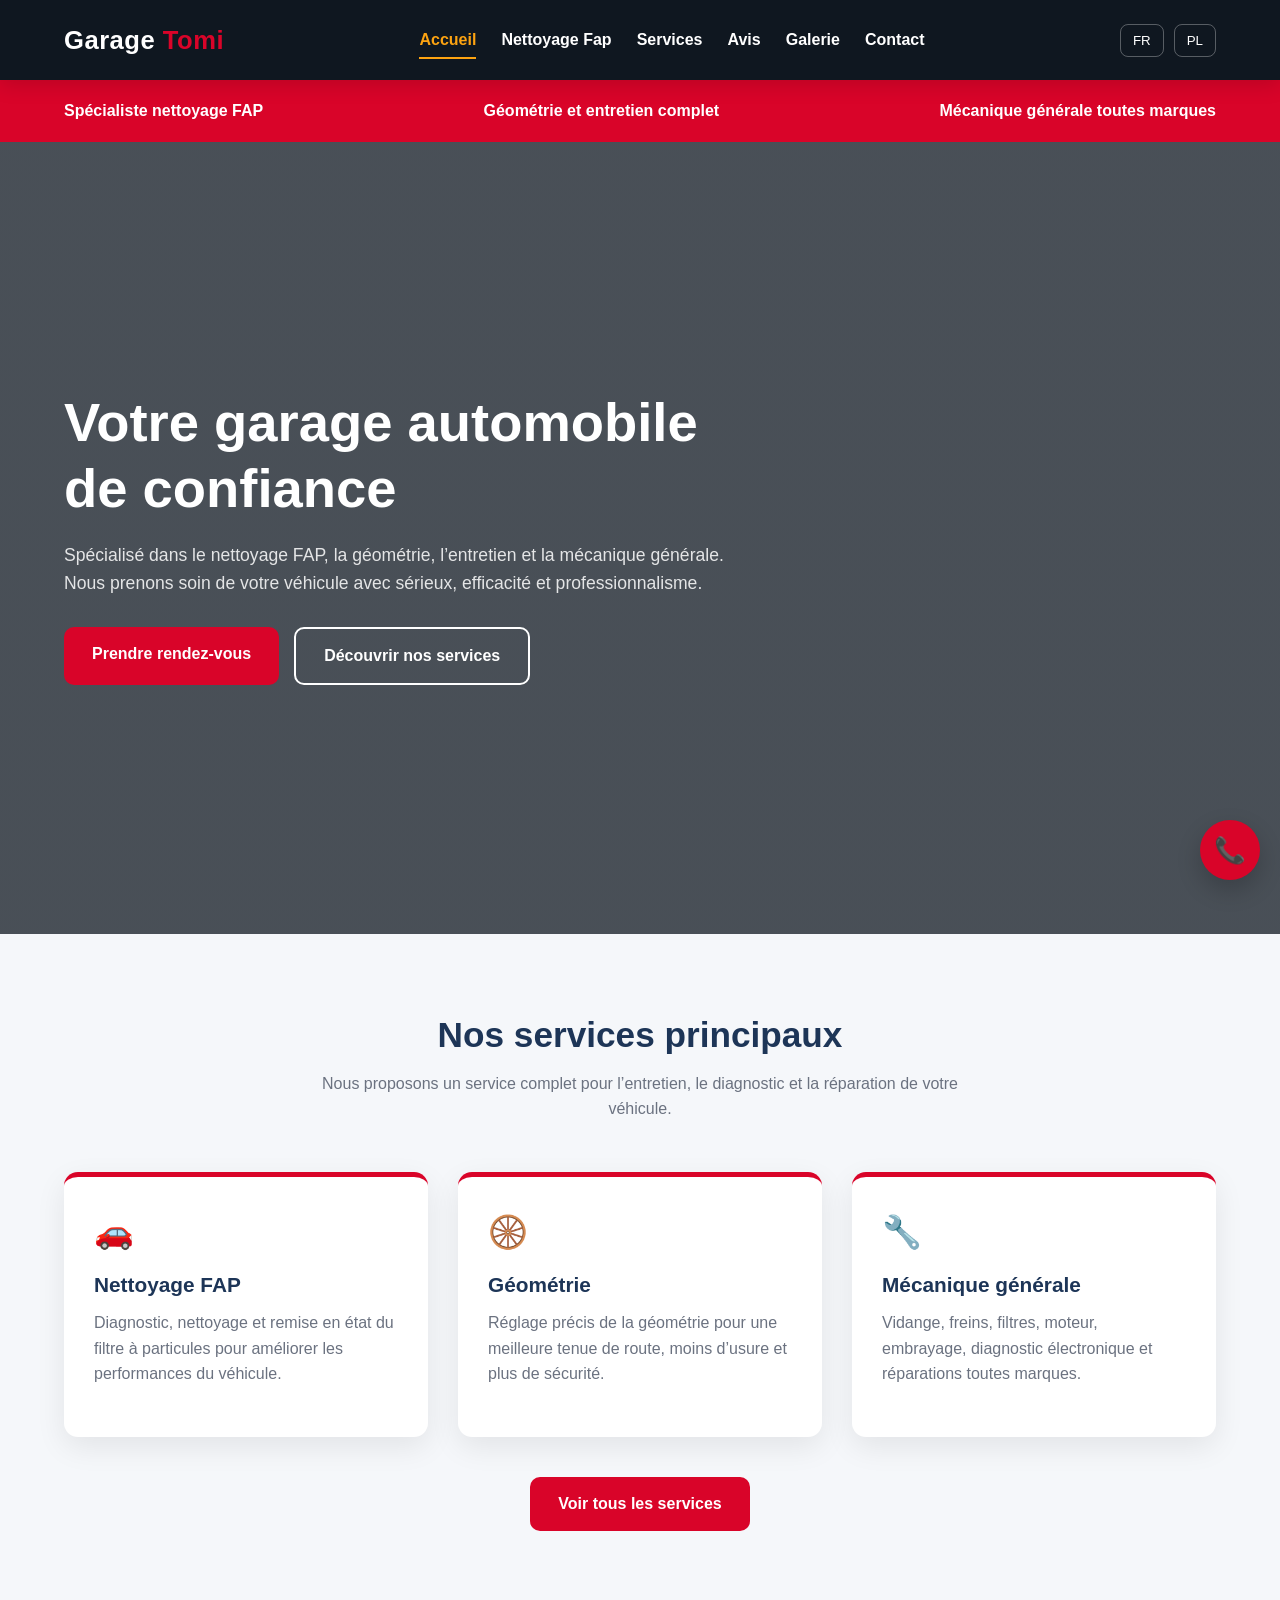
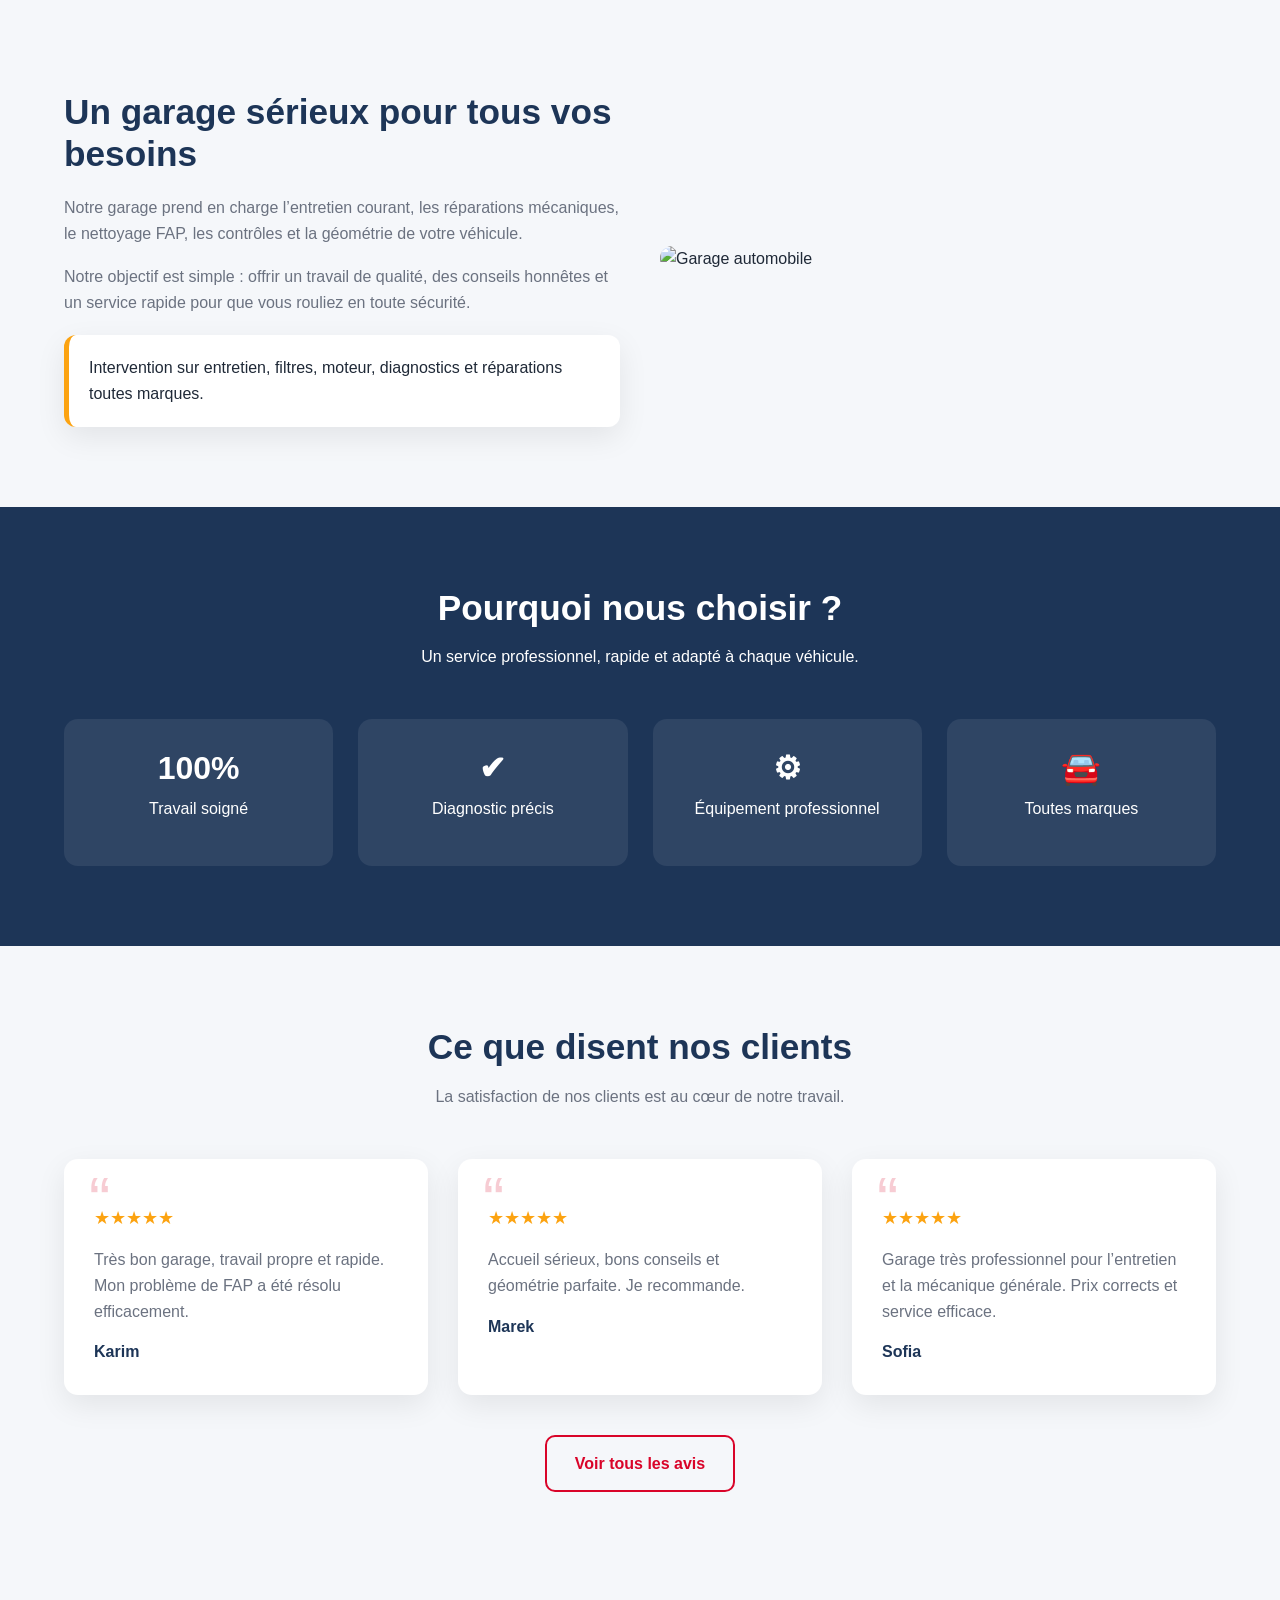
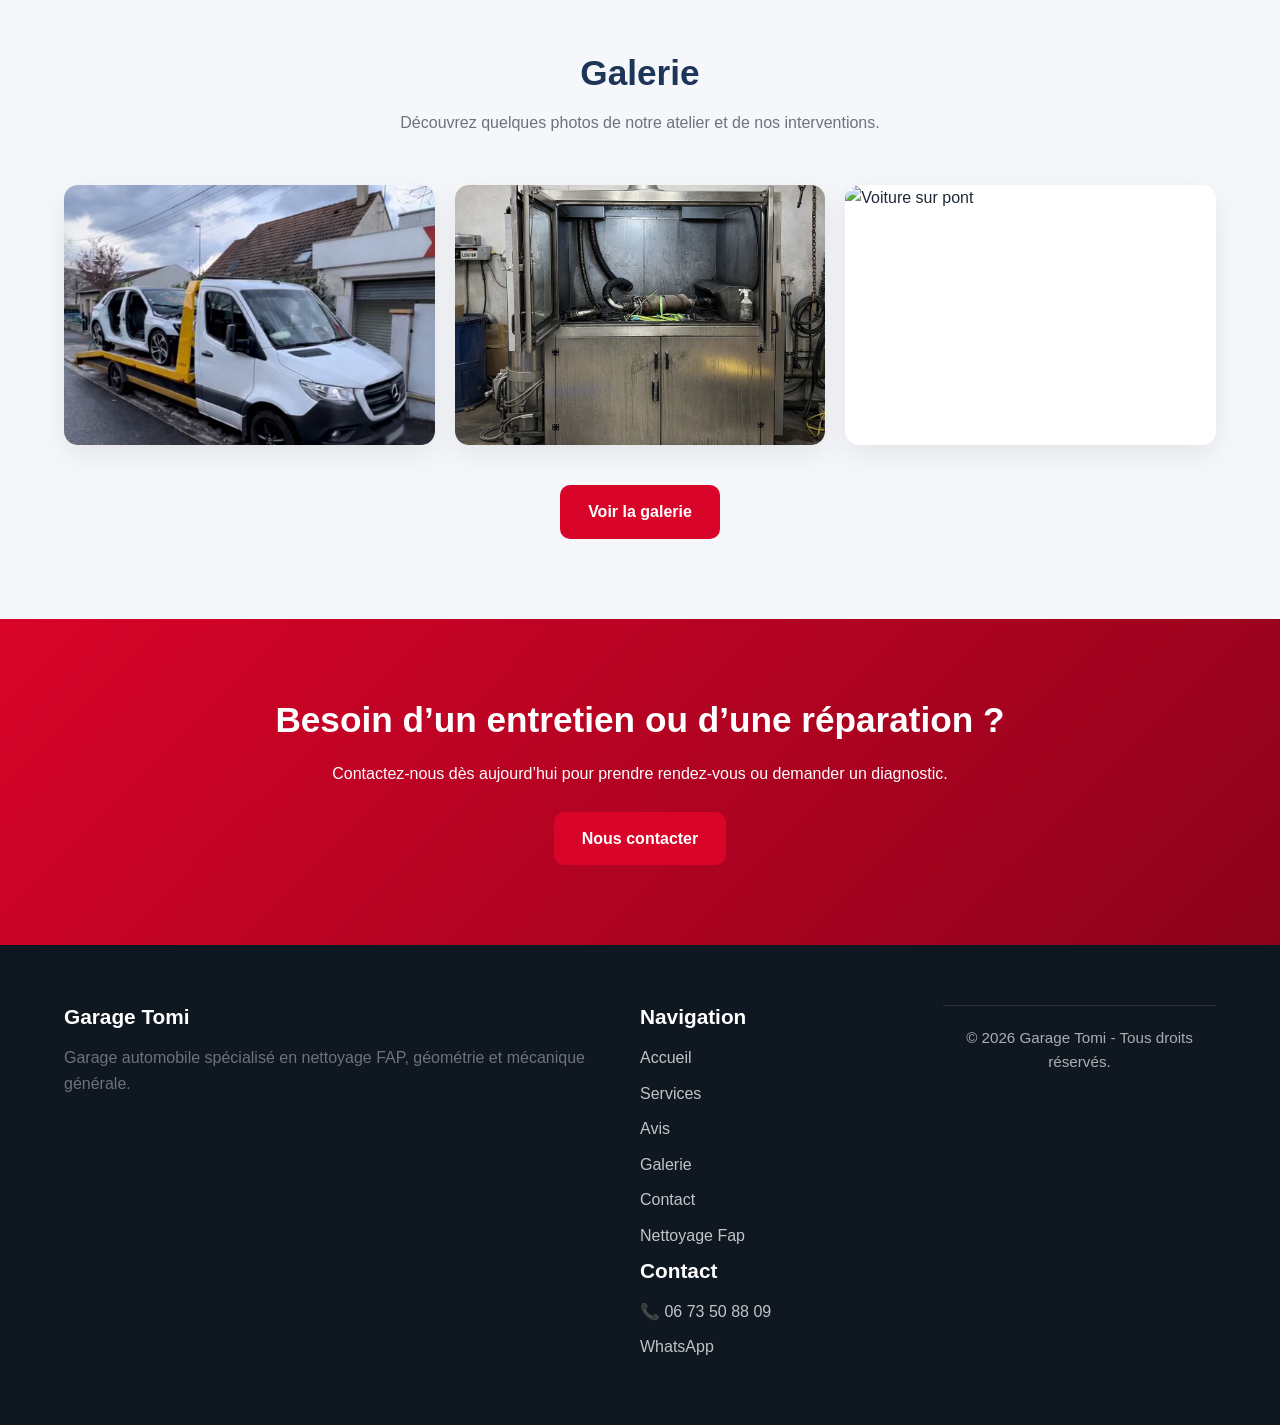
==== index.html @ fef2d0d8 "Update index.html" ====
<!DOCTYPE html>
<html lang="fr">
<head>
  <meta charset="UTF-8" />
  <meta name="viewport" content="width=device-width, initial-scale=1.0" />
  <title>Garage Tomi - Accueil</title>
  <meta
    name="description"
    content="Garage automobile spécialisé en nettoyage FAP, géométrie, entretien et mécanique générale."
  />
  <link rel="stylesheet" href="style.css" />
</head>
<body>

  <!-- HEADER -->
  <header>
    <div class="container navbar">
      <a href="index.html" class="logo">Garage <span>Tomi</span></a>

      <div class="menu-toggle" id="menu-toggle">☰</div>

      <nav class="nav-links" id="nav-links">
        <a href="index.html" class="active" data-fr="Accueil" data-pl="Strona główna">Accueil</a>
        <a href="fap.html" data-fr="Nettoyage Fap" data-pl="Czyszczenie Fap">Nettoyage Fap</a>        
        <a href="service.html" data-fr="Services" data-pl="Usługi">Services</a>
        <a href="avis.html" data-fr="Avis" data-pl="Opinie">Avis</a>
        <a href="galerie.html" data-fr="Galerie" data-pl="Galeria">Galerie</a>
        <a href="contact.html" data-fr="Contact" data-pl="Kontakt">Contact</a>      
      </nav>

      <div class="lang-switch">
        <button class="lang-btn" onclick="setLanguage('fr')">FR</button>
        <button class="lang-btn" onclick="setLanguage('pl')">PL</button>
      </div>
    </div>
  </header>

  <!-- OVERLAY MENU -->
  <div class="menu-overlay" id="menu-overlay"></div>

  <!-- INFO STRIP -->
  <div class="info-strip">
    <div class="container">
      <div class="info-item" data-fr="Spécialiste nettoyage FAP" data-pl="Specjalista czyszczenia FAP">
        Spécialiste nettoyage FAP
      </div>
      <div class="info-item" data-fr="Géométrie et entretien complet" data-pl="Geometria i pełna obsługa">
        Géométrie et entretien complet
      </div>
      <div class="info-item" data-fr="Mécanique générale toutes marques" data-pl="Mechanika ogólna wszystkich marek">
        Mécanique générale toutes marques
      </div>
    </div>
  </div>

  <!-- HERO -->
  <section class="hero">
    <div class="container">
      <div class="hero-content">
        <h1
          data-fr="Votre garage automobile de confiance"
          data-pl="Twój zaufany warsztat samochodowy"
        >
          Votre garage automobile de confiance
        </h1>

        <p
          data-fr="Spécialisé dans le nettoyage FAP, la géométrie, l’entretien et la mécanique générale. Nous prenons soin de votre véhicule avec sérieux, efficacité et professionnalisme."
          data-pl="Specjalizujemy się w czyszczeniu FAP, geometrii, serwisie oraz mechanice ogólnej. Dbamy o Twój pojazd rzetelnie, skutecznie i profesjonalnie."
        >
          Spécialisé dans le nettoyage FAP, la géométrie, l’entretien et la mécanique générale. Nous prenons soin de votre véhicule avec sérieux, efficacité et professionnalisme.
        </p>

        <div class="hero-buttons">
          <a
            href="https://wa.me/33673508809"
            target="_blank"
            class="btn"
            data-fr="Prendre rendez-vous"
            data-pl="Umów wizytę"
          >
            Prendre rendez-vous
          </a>

          <a
            href="service.html"
            class="btn-outline"
            data-fr="Découvrir nos services"
            data-pl="Poznaj nasze usługi"
          >
            Découvrir nos services
          </a>
        </div>
      </div>
    </div>
  </section>

  <!-- SERVICES PREVIEW -->
  <section>
    <div class="container">
      <h2
        class="section-title"
        data-fr="Nos services principaux"
        data-pl="Nasze główne usługi"
      >
        Nos services principaux
      </h2>

      <p
        class="section-subtitle"
        data-fr="Nous proposons un service complet pour l’entretien, le diagnostic et la réparation de votre véhicule."
        data-pl="Oferujemy kompleksową obsługę w zakresie serwisu, diagnostyki i naprawy Twojego pojazdu."
      >
        Nous proposons un service complet pour l’entretien, le diagnostic et la réparation de votre véhicule.
      </p>

      <div class="grid grid-3">
        <div class="card service-card">
          <div class="service-icon">🚗</div>
          <h3 data-fr="Nettoyage FAP" data-pl="Czyszczenie FAP">Nettoyage FAP</h3>
          <p
            data-fr="Diagnostic, nettoyage et remise en état du filtre à particules pour améliorer les performances du véhicule."
            data-pl="Diagnostyka, czyszczenie i regeneracja filtra cząstek stałych w celu poprawy osiągów pojazdu."
          >
            Diagnostic, nettoyage et remise en état du filtre à particules pour améliorer les performances du véhicule.
          </p>
        </div>

        <div class="card service-card">
          <div class="service-icon">🛞</div>
          <h3 data-fr="Géométrie" data-pl="Geometria kół">Géométrie</h3>
          <p
            data-fr="Réglage précis de la géométrie pour une meilleure tenue de route, moins d’usure et plus de sécurité."
            data-pl="Precyzyjne ustawienie geometrii dla lepszego prowadzenia, mniejszego zużycia i większego bezpieczeństwa."
          >
            Réglage précis de la géométrie pour une meilleure tenue de route, moins d’usure et plus de sécurité.
          </p>
        </div>

        <div class="card service-card">
          <div class="service-icon">🔧</div>
          <h3 data-fr="Mécanique générale" data-pl="Mechanika ogólna">Mécanique générale</h3>
          <p
            data-fr="Vidange, freins, filtres, moteur, embrayage, diagnostic électronique et réparations toutes marques."
            data-pl="Wymiana oleju, hamulce, filtry, silnik, sprzęgło, diagnostyka elektroniczna i naprawy wszystkich marek."
          >
            Vidange, freins, filtres, moteur, embrayage, diagnostic électronique et réparations toutes marques.
          </p>
        </div>
      </div>

      <div class="text-center mt-40">
        <a
          href="service.html"
          class="btn"
          data-fr="Voir tous les services"
          data-pl="Zobacz wszystkie usługi"
        >
          Voir tous les services
        </a>
      </div>
    </div>
  </section>

  <!-- ABOUT -->
  <section>
    <div class="container content-block">
      <div class="content-text">
        <h2
          data-fr="Un garage sérieux pour tous vos besoins"
          data-pl="Rzetelny warsztat do wszystkich potrzeb"
        >
          Un garage sérieux pour tous vos besoins
        </h2>

        <p
          data-fr="Notre garage prend en charge l’entretien courant, les réparations mécaniques, le nettoyage FAP, les contrôles et la géométrie de votre véhicule."
          data-pl="Nasz warsztat zajmuje się bieżącym serwisem, naprawami mechanicznymi, czyszczeniem FAP, kontrolą oraz geometrią Twojego pojazdu."
        >
          Notre garage prend en charge l’entretien courant, les réparations mécaniques, le nettoyage FAP, les contrôles et la géométrie de votre véhicule.
        </p>

        <p
          data-fr="Notre objectif est simple : offrir un travail de qualité, des conseils honnêtes et un service rapide pour que vous rouliez en toute sécurité."
          data-pl="Nasz cel jest prosty: zapewnić wysoką jakość pracy, uczciwe doradztwo i szybką obsługę, abyś mógł jeździć bezpiecznie."
        >
          Notre objectif est simple : offrir un travail de qualité, des conseils honnêtes et un service rapide pour que vous rouliez en toute sécurité.
        </p>

        <div
          class="highlight-box"
          data-fr="Intervention sur entretien, filtres, moteur, diagnostics et réparations toutes marques."
          data-pl="Obsługa serwisowa, filtry, silnik, diagnostyka i naprawy wszystkich marek."
        >
          Intervention sur entretien, filtres, moteur, diagnostics et réparations toutes marques.
        </div>
      </div>

      <div>
        <img
          src="https://images.unsplash.com/photo-1487754180451-c456f719a1fc?auto=format&fit=crop&w=1200&q=80"
          alt="Garage automobile"
        />
      </div>
    </div>
  </section>

  <!-- STATS -->
  <section class="stats">
    <div class="container">
      <h2
        class="section-title"
        data-fr="Pourquoi nous choisir ?"
        data-pl="Dlaczego warto nas wybrać?"
      >
        Pourquoi nous choisir ?
      </h2>

      <p
        class="section-subtitle"
        data-fr="Un service professionnel, rapide et adapté à chaque véhicule."
        data-pl="Profesjonalna, szybka i dopasowana obsługa do każdego pojazdu."
      >
        Un service professionnel, rapide et adapté à chaque véhicule.
      </p>

      <div class="stats-grid">
        <div class="stat-box">
          <h3>100%</h3>
          <p data-fr="Travail soigné" data-pl="Staranna praca">Travail soigné</p>
        </div>

        <div class="stat-box">
          <h3>✔</h3>
          <p data-fr="Diagnostic précis" data-pl="Precyzyjna diagnostyka">Diagnostic précis</p>
        </div>

        <div class="stat-box">
          <h3>⚙</h3>
          <p data-fr="Équipement professionnel" data-pl="Profesjonalny sprzęt">Équipement professionnel</p>
        </div>

        <div class="stat-box">
          <h3>🚘</h3>
          <p data-fr="Toutes marques" data-pl="Wszystkie marki">Toutes marques</p>
        </div>
      </div>
    </div>
  </section>

  <!-- AVIS PREVIEW -->
  <section>
    <div class="container">
      <h2
        class="section-title"
        data-fr="Ce que disent nos clients"
        data-pl="Co mówią nasi klienci"
      >
        Ce que disent nos clients
      </h2>

      <p
        class="section-subtitle"
        data-fr="La satisfaction de nos clients est au cœur de notre travail."
        data-pl="Zadowolenie naszych klientów jest dla nas najważniejsze."
      >
        La satisfaction de nos clients est au cœur de notre travail.
      </p>

      <div class="grid grid-3">
        <div class="card testimonial-card">
          <div class="stars">★★★★★</div>
          <p
            data-fr="Très bon garage, travail propre et rapide. Mon problème de FAP a été résolu efficacement."
            data-pl="Bardzo dobry warsztat, czysta i szybka praca. Problem z FAP został skutecznie rozwiązany."
          >
            Très bon garage, travail propre et rapide. Mon problème de FAP a été résolu efficacement.
          </p>
          <div class="client-name">Karim</div>
        </div>

        <div class="card testimonial-card">
          <div class="stars">★★★★★</div>
          <p
            data-fr="Accueil sérieux, bons conseils et géométrie parfaite. Je recommande."
            data-pl="Profesjonalna obsługa, dobre doradztwo i idealnie ustawiona geometria. Polecam."
          >
            Accueil sérieux, bons conseils et géométrie parfaite. Je recommande.
          </p>
          <div class="client-name">Marek</div>
        </div>

        <div class="card testimonial-card">
          <div class="stars">★★★★★</div>
          <p
            data-fr="Garage très professionnel pour l’entretien et la mécanique générale. Prix corrects et service efficace."
            data-pl="Bardzo profesjonalny warsztat do serwisu i mechaniki ogólnej. Uczciwe ceny i skuteczna obsługa."
          >
            Garage très professionnel pour l’entretien et la mécanique générale. Prix corrects et service efficace.
          </p>
          <div class="client-name">Sofia</div>
        </div>
      </div>

      <div class="text-center mt-40">
        <a
          href="avis.html"
          class="btn-outline"
          data-fr="Voir tous les avis"
          data-pl="Zobacz wszystkie opinie"
        >
          Voir tous les avis
        </a>
      </div>
    </div>
  </section>

  <!-- GALERIE PREVIEW -->
  <section>
    <div class="container">
      <h2
        class="section-title"
        data-fr="Galerie"
        data-pl="Galeria"
      >
        Galerie
      </h2>

      <p
        class="section-subtitle"
        data-fr="Découvrez quelques photos de notre atelier et de nos interventions."
        data-pl="Zobacz kilka zdjęć naszego warsztatu i realizacji."
      >
        Découvrez quelques photos de notre atelier et de nos interventions.
      </p>

      <div class="gallery-grid">
        <div class="gallery-item">
          <img
            src="images/laweta1.jpeg"
            alt="laweta"
          />
        </div>
        <div class="gallery-item">
          <img
            src="images/maszynadofap.jpeg"
            alt="Machine FAP"
          />
        </div>
        <div class="gallery-item">
          <img
            src="https://images.unsplash.com/photo-1613214150384-3b8b8f5f8d5d?auto=format&fit=crop&w=900&q=80"
            alt="Voiture sur pont"
          />
        </div>
      </div>

      <div class="text-center mt-40">
        <a
          href="galerie.html"
          class="btn"
          data-fr="Voir la galerie"
          data-pl="Zobacz galerię"
        >
          Voir la galerie
        </a>
      </div>
    </div>
  </section>

  <!-- CTA -->
  <section class="cta">
    <div class="container">
      <h2
        data-fr="Besoin d’un entretien ou d’une réparation ?"
        data-pl="Potrzebujesz serwisu lub naprawy?"
      >
        Besoin d’un entretien ou d’une réparation ?
      </h2>

      <p
        data-fr="Contactez-nous dès aujourd’hui pour prendre rendez-vous ou demander un diagnostic."
        data-pl="Skontaktuj się z nami już dziś, aby umówić wizytę lub poprosić o diagnozę."
      >
        Contactez-nous dès aujourd’hui pour prendre rendez-vous ou demander un diagnostic.
      </p>

      <a
        href="https://wa.me/33673508809"
        class="btn"
        target="_blank"
        data-fr="Nous contacter"
        data-pl="Skontaktuj się z nami"
      >
        Nous contacter
      </a>
    </div>
  </section>

  <!-- FOOTER -->
  <footer>
    <div class="container">
      <div class="footer-grid">
        <div>
          <h3 class="footer-title">Garage Tomi</h3>
          <p
            data-fr="Garage automobile spécialisé en nettoyage FAP, géométrie et mécanique générale."
            data-pl="Warsztat samochodowy specjalizujący się w czyszczeniu FAP, geometrii i mechanice ogólnej."
          >
            Garage automobile spécialisé en nettoyage FAP, géométrie et mécanique générale.
          </p>
        </div>

        <div>
          <h3 class="footer-title" data-fr="Navigation" data-pl="Nawigacja">
            Navigation
          </h3>
          <div class="footer-links">
            <a href="index.html" data-fr="Accueil" data-pl="Strona główna">Accueil</a>
            <a href="service.html" data-fr="Services" data-pl="Usługi">Services</a>
            <a href="avis.html" data-fr="Avis" data-pl="Opinie">Avis</a>
            <a href="galerie.html" data-fr="Galerie" data-pl="Galeria">Galerie</a>
            <a href="contact.html" data-fr="Contact" data-pl="Kontakt">Contact</a>
            <a href="fap.html" data-fr="Nettoyage Fap" data-pl="Czyszczenie Fap">Nettoyage Fap</a>
        </div>

        <div>
          <h3 class="footer-title" data-fr="Contact" data-pl="Kontakt">
            Contact
          </h3>
          <div class="footer-links">
            <a href="tel:+33673508809">📞 06 73 50 88 09</a>
            <a href="https://wa.me/33673508809" target="_blank">WhatsApp</a>
          </div>
        </div>
      </div>

      <div
        class="footer-bottom"
        data-fr="© 2026 Garage Tomi - Tous droits réservés."
        data-pl="© 2026 Garage Tomi - Wszelkie prawa zastrzeżone."
      >
        © 2026 Garage Tomi - Tous droits réservés.
      </div>
    </div>
  </footer>

  <!-- BOUTON TELEPHONE FLOTTANT -->
  <a href="tel:+33673508809" class="floating-phone" aria-label="Appeler le garage">
    📞
  </a>

  <script src="script.js"></script>
</body>
</html>
---- style.css ----
/* =========================
   RESET & BASE
========================= */
* {
  margin: 0;
  padding: 0;
  box-sizing: border-box;
}

:root {
  --bg-dark: #0f1720;
  --bg-dark-2: #16212b;
  --bg-light: #f5f7fa;
  --white: #ffffff;
  --text: #1f2937;
  --text-light: #6b7280;
  --primary: #d90429;
  --primary-hover: #b00322;
  --secondary: #1d3557;
  --accent: #fca311;
  --border: #e5e7eb;
  --shadow: 0 10px 30px rgba(0, 0, 0, 0.08);
  --radius: 14px;
  --transition: 0.3s ease;
  --container: 1200px;
}

html {
  scroll-behavior: smooth;
}

body {
  font-family: Arial, Helvetica, sans-serif;
  background: var(--bg-light);
  color: var(--text);
  line-height: 1.6;
}

/* =========================
   GLOBAL
========================= */
.container {
  width: 90%;
  max-width: var(--container);
  margin: 0 auto;
}

section {
  padding: 80px 0;
}

h1, h2, h3, h4 {
  line-height: 1.2;
  color: var(--secondary);
}

h1 {
  font-size: 3rem;
  margin-bottom: 20px;
}

h2 {
  font-size: 2.2rem;
  margin-bottom: 20px;
  text-align: center;
}

h3 {
  font-size: 1.3rem;
  margin-bottom: 12px;
}

p {
  color: var(--text-light);
  margin-bottom: 15px;
}

a {
  text-decoration: none;
  color: inherit;
}

img {
  width: 100%;
  display: block;
  border-radius: 12px;
}

ul {
  list-style: none;
}

.section-title {
  text-align: center;
  margin-bottom: 15px;
}

.section-subtitle {
  max-width: 700px;
  margin: 0 auto 50px;
  text-align: center;
  color: var(--text-light);
}

/* =========================
   BUTTONS
========================= */
.btn {
  display: inline-block;
  padding: 14px 28px;
  background: var(--primary);
  color: var(--white);
  border: none;
  border-radius: 10px;
  font-weight: bold;
  cursor: pointer;
  transition: var(--transition);
}

.btn:hover {
  background: var(--primary-hover);
  transform: translateY(-2px);
}

.btn-outline {
  display: inline-block;
  padding: 14px 28px;
  border: 2px solid var(--primary);
  color: var(--primary);
  border-radius: 10px;
  font-weight: bold;
  cursor: pointer;
  transition: var(--transition);
  background: transparent;
}

.btn-outline:hover {
  background: var(--primary);
  color: var(--white);
}

/* =========================
   HEADER / NAVBAR
========================= */
header {
  background: var(--bg-dark);
  color: var(--white);
  position: sticky;
  top: 0;
  z-index: 1000;
  box-shadow: 0 4px 20px rgba(0, 0, 0, 0.15);
}

.navbar {
  min-height: 80px;
  display: flex;
  align-items: center;
  justify-content: space-between;
  gap: 20px;
}

.logo {
  font-size: 1.6rem;
  font-weight: bold;
  color: var(--white);
  letter-spacing: 0.5px;
}

.logo span {
  color: var(--primary);
}

.nav-links {
  display: flex;
  align-items: center;
  gap: 25px;
}

.nav-links a {
  color: var(--white);
  font-weight: 600;
  transition: var(--transition);
  position: relative;
}

.nav-links a:hover,
.nav-links a.active {
  color: var(--accent);
}

.nav-links a::after {
  content: "";
  position: absolute;
  left: 0;
  bottom: -6px;
  width: 0;
  height: 2px;
  background: var(--accent);
  transition: var(--transition);
}

.nav-links a:hover::after,
.nav-links a.active::after {
  width: 100%;
}

.lang-switch {
  display: flex;
  gap: 10px;
}

.lang-btn {
  background: transparent;
  color: var(--white);
  border: 1px solid rgba(255,255,255,0.3);
  padding: 8px 12px;
  border-radius: 8px;
  cursor: pointer;
  transition: var(--transition);
}

.lang-btn:hover {
  background: var(--primary);
  border-color: var(--primary);
}

.menu-toggle {
  display: none;
  font-size: 1.8rem;
  color: var(--white);
  cursor: pointer;
}

/* =========================
   HERO
========================= */
.hero {
  background:
    linear-gradient(rgba(15, 23, 32, 0.75), rgba(15, 23, 32, 0.75)),
    url("https://images.unsplash.com/photo-1613214149922-f1809c99b414?auto=format&fit=crop&w=1600&q=80") center/cover no-repeat;
  color: var(--white);
  min-height: 88vh;
  display: flex;
  align-items: center;
}

.hero-content {
  max-width: 700px;
}

.hero h1 {
  color: var(--white);
  font-size: 3.4rem;
}

.hero p {
  color: rgba(255,255,255,0.85);
  font-size: 1.1rem;
  margin-bottom: 30px;
}

.hero-buttons {
  display: flex;
  flex-wrap: wrap;
  gap: 15px;
}

.hero .btn-outline {
  border-color: var(--white);
  color: var(--white);
}

.hero .btn-outline:hover {
  background: var(--white);
  color: var(--bg-dark);
}

/* =========================
   PAGE BANNER
========================= */
.page-banner {
  background: linear-gradient(135deg, var(--bg-dark), var(--bg-dark-2));
  color: var(--white);
  padding: 90px 0;
  text-align: center;
}

.page-banner h1 {
  color: var(--white);
  margin-bottom: 10px;
}

.page-banner p {
  color: rgba(255,255,255,0.8);
  max-width: 700px;
  margin: 0 auto;
}

/* =========================
   CARDS / BOXES
========================= */
.grid {
  display: grid;
  gap: 30px;
}

.grid-2 {
  grid-template-columns: repeat(2, 1fr);
}

.grid-3 {
  grid-template-columns: repeat(3, 1fr);
}

.card {
  background: var(--white);
  border-radius: var(--radius);
  padding: 30px;
  box-shadow: var(--shadow);
  transition: var(--transition);
}

.card:hover {
  transform: translateY(-6px);
}

.service-card {
  text-align: left;
  border-top: 5px solid var(--primary);
}

.service-icon {
  font-size: 2rem;
  margin-bottom: 15px;
}

.service-card p {
  margin-bottom: 20px;
}

.service-list li {
  margin-bottom: 10px;
  color: var(--text-light);
  position: relative;
  padding-left: 22px;
}

.service-list li::before {
  content: "✔";
  color: var(--primary);
  position: absolute;
  left: 0;
  top: 0;
  font-weight: bold;
}

/* =========================
   INFO STRIP
========================= */
.info-strip {
  background: var(--primary);
  color: var(--white);
  padding: 18px 0;
}

.info-strip .container {
  display: flex;
  justify-content: space-between;
  gap: 20px;
  flex-wrap: wrap;
}

.info-item {
  font-weight: bold;
}

/* =========================
   ABOUT / CONTENT BLOCK
========================= */
.content-block {
  display: grid;
  grid-template-columns: 1fr 1fr;
  gap: 40px;
  align-items: center;
}

.content-text h2 {
  text-align: left;
}

.content-text p {
  margin-bottom: 18px;
}

.highlight-box {
  background: var(--white);
  border-left: 5px solid var(--accent);
  padding: 20px;
  border-radius: 12px;
  box-shadow: var(--shadow);
  margin-top: 20px;
}

/* =========================
   STATS
========================= */
.stats {
  background: var(--secondary);
  color: var(--white);
}

.stats h2,
.stats h3,
.stats p {
  color: var(--white);
}

.stats-grid {
  display: grid;
  grid-template-columns: repeat(4, 1fr);
  gap: 25px;
  margin-top: 40px;
}

.stat-box {
  background: rgba(255,255,255,0.08);
  padding: 30px;
  border-radius: 14px;
  text-align: center;
}

.stat-box h3 {
  font-size: 2rem;
  margin-bottom: 8px;
}

/* =========================
   TESTIMONIALS / AVIS
========================= */
.testimonial-card {
  position: relative;
  padding-top: 45px;
}

.testimonial-card::before {
  content: "“";
  position: absolute;
  top: 10px;
  left: 25px;
  font-size: 4rem;
  color: var(--primary);
  opacity: 0.2;
  line-height: 1;
}

.stars {
  color: var(--accent);
  margin-bottom: 15px;
  font-size: 1.1rem;
}

.client-name {
  margin-top: 15px;
  font-weight: bold;
  color: var(--secondary);
}

/* =========================
   GALLERY
========================= */
.gallery-grid {
  display: grid;
  grid-template-columns: repeat(3, 1fr);
  gap: 20px;
}

.gallery-item {
  overflow: hidden;
  border-radius: 14px;
  box-shadow: var(--shadow);
  background: var(--white);
}

.gallery-item img {
  height: 260px;
  object-fit: cover;
  transition: var(--transition);
}

.gallery-item:hover img {
  transform: scale(1.06);
}

/* =========================
   CONTACT
========================= */
.contact-wrapper {
  display: grid;
  grid-template-columns: 1fr 1fr;
  gap: 35px;
}

.contact-info .card,
.contact-form .card {
  height: 100%;
}

.contact-info-item {
  margin-bottom: 20px;
}

.contact-info-item strong {
  display: block;
  margin-bottom: 6px;
  color: var(--secondary);
}

form {
  display: grid;
  gap: 18px;
}

input,
textarea,
select {
  width: 100%;
  padding: 14px 16px;
  border: 1px solid var(--border);
  border-radius: 10px;
  outline: none;
  font-size: 1rem;
  transition: var(--transition);
  background: #fff;
}

input:focus,
textarea:focus,
select:focus {
  border-color: var(--primary);
  box-shadow: 0 0 0 4px rgba(217, 4, 41, 0.08);
}

textarea {
  min-height: 140px;
  resize: vertical;
}

/* =========================
   MAP
========================= */
.map-box {
  margin-top: 30px;
  border-radius: 14px;
  overflow: hidden;
  box-shadow: var(--shadow);
}

.map-box iframe {
  width: 100%;
  height: 320px;
  border: 0;
}

/* =========================
   CTA
========================= */
.cta {
  background: linear-gradient(135deg, var(--primary), #8d021b);
  color: var(--white);
  text-align: center;
}

.cta h2,
.cta p {
  color: var(--white);
}

.cta p {
  max-width: 700px;
  margin: 0 auto 25px;
}

/* =========================
   FOOTER
========================= */
footer {
  background: var(--bg-dark);
  color: rgba(255,255,255,0.85);
  padding: 60px 0 25px;
}

.footer-grid {
  display: grid;
  grid-template-columns: 2fr 1fr 1fr;
  gap: 30px;
  margin-bottom: 30px;
}

.footer-title {
  color: var(--white);
  margin-bottom: 15px;
}

.footer-links a {
  display: block;
  margin-bottom: 10px;
  color: rgba(255,255,255,0.75);
  transition: var(--transition);
}

.footer-links a:hover {
  color: var(--accent);
}

.footer-bottom {
  border-top: 1px solid rgba(255,255,255,0.12);
  padding-top: 20px;
  text-align: center;
  color: rgba(255,255,255,0.65);
  font-size: 0.95rem;
}

/* =========================
   UTILITIES
========================= */
.text-center {
  text-align: center;
}

.mt-20 { margin-top: 20px; }
.mt-30 { margin-top: 30px; }
.mt-40 { margin-top: 40px; }
.mb-20 { margin-bottom: 20px; }
.mb-30 { margin-bottom: 30px; }

/* =========================
   RESPONSIVE
========================= */
@media (max-width: 992px) {
  .grid-3,
  .gallery-grid,
  .stats-grid,
  .footer-grid {
    grid-template-columns: repeat(2, 1fr);
  }

  .content-block,
  .contact-wrapper,
  .grid-2 {
    grid-template-columns: 1fr;
  }

  .hero h1 {
    font-size: 2.7rem;
  }
}

@media (max-width: 768px) {
  .menu-toggle {
    display: block;
  }

  .navbar {
    flex-wrap: wrap;
    padding: 15px 0;
  }

  .nav-links {
    display: none;
    width: 100%;
    flex-direction: column;
    align-items: flex-start;
    background: var(--bg-dark);
    padding: 20px 0 10px;
  }

  .nav-links.show {
    display: flex;
  }

  .lang-switch {
    margin-top: 10px;
  }

  .hero {
    min-height: 78vh;
  }

  .hero h1 {
    font-size: 2.2rem;
  }

  .hero-buttons {
    flex-direction: column;
    align-items: flex-start;
  }

  section {
    padding: 65px 0;
  }

  h2 {
    font-size: 1.8rem;
  }
}

@media (max-width: 576px) {
  .grid-3,
  .gallery-grid,
  .stats-grid,
  .footer-grid {
    grid-template-columns: 1fr;
  }

  .info-strip .container {
    flex-direction: column;
    align-items: flex-start;
  }

  .hero h1 {
    font-size: 1.9rem;
  }

  .btn,
  .btn-outline {
    width: 100%;
    text-align: center;
  }
}
/* =========================
   FLOATING PHONE BUTTON
========================= */

.floating-phone {
  position: fixed;
  right: 20px;
  bottom: 20px;
  width: 60px;
  height: 60px;
  border-radius: 50%;
  background: var(--primary);
  color: var(--white);
  display: flex;
  align-items: center;
  justify-content: center;
  font-size: 1.6rem;
  box-shadow: 0 10px 25px rgba(0,0,0,0.2);
  z-index: 1200;
  transition: 0.3s;
}

.floating-phone:hover {
  transform: scale(1.1);
  background: var(--primary-hover);
}
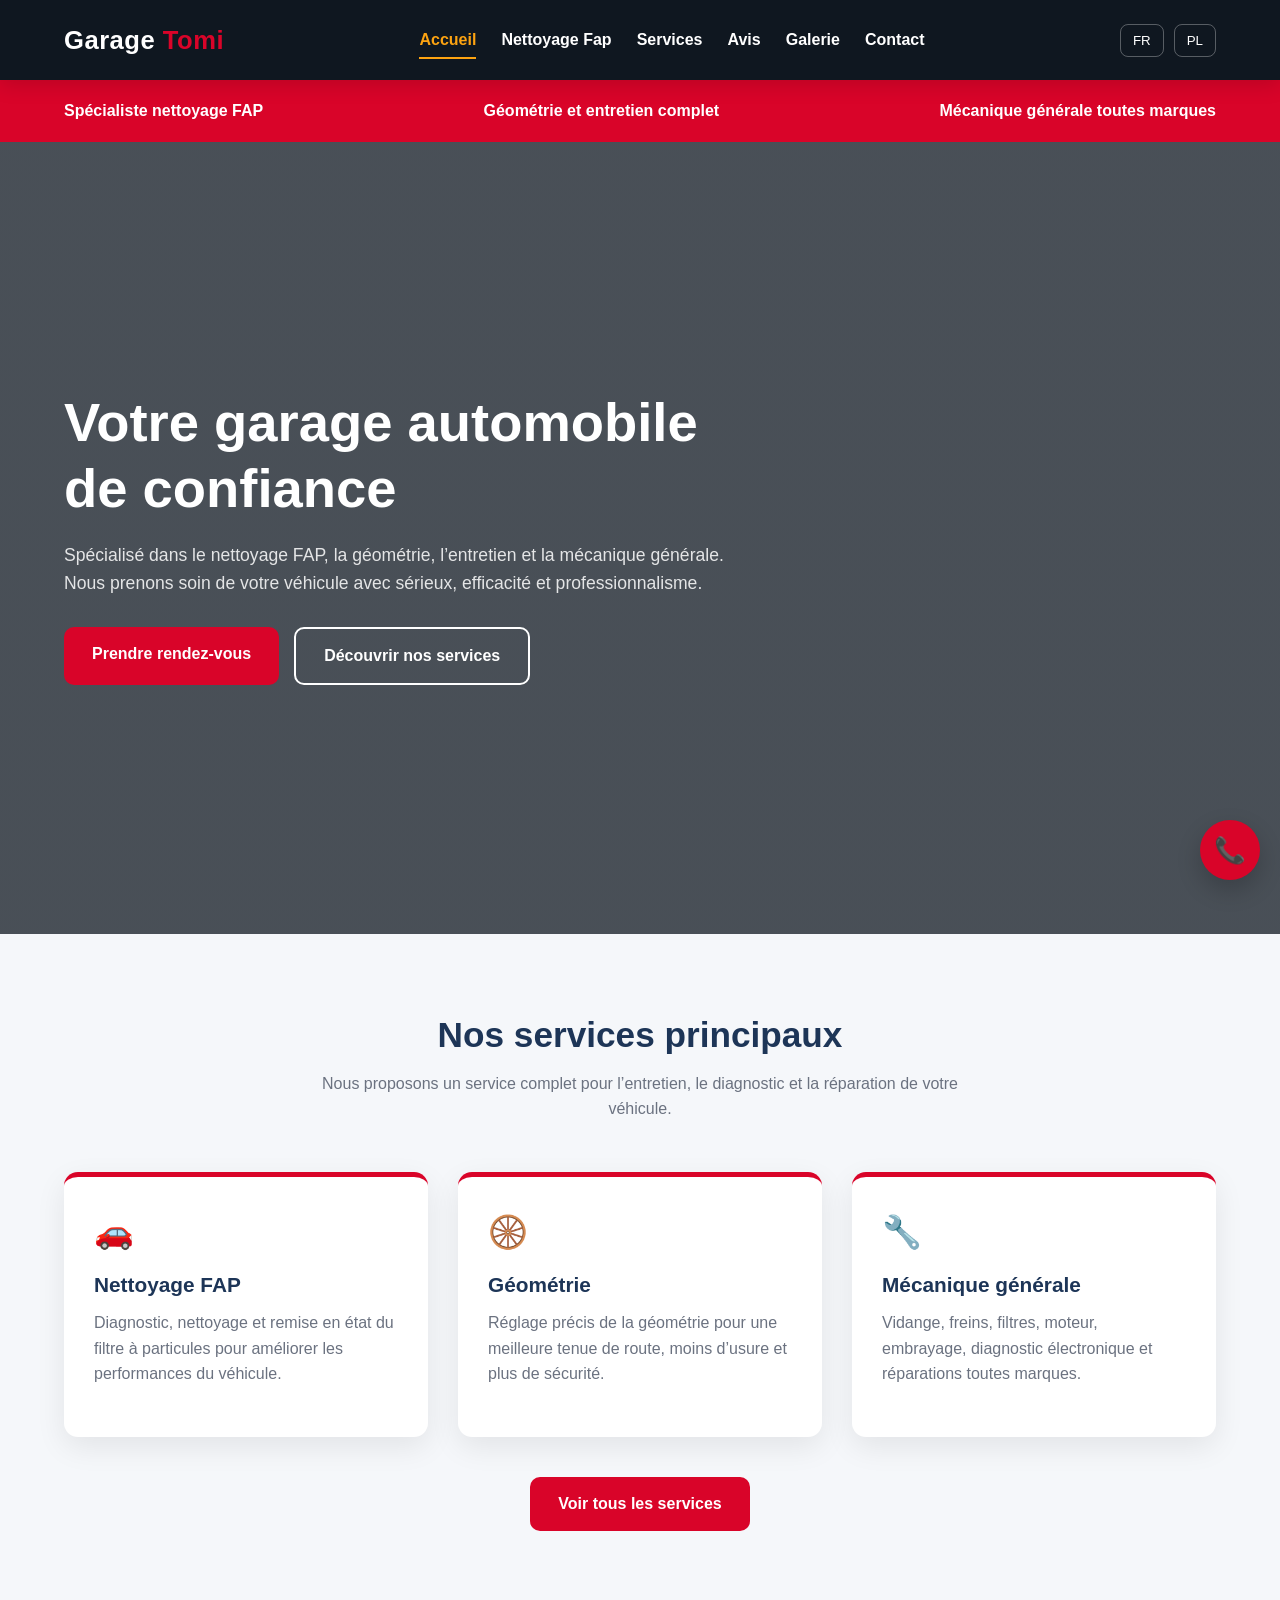
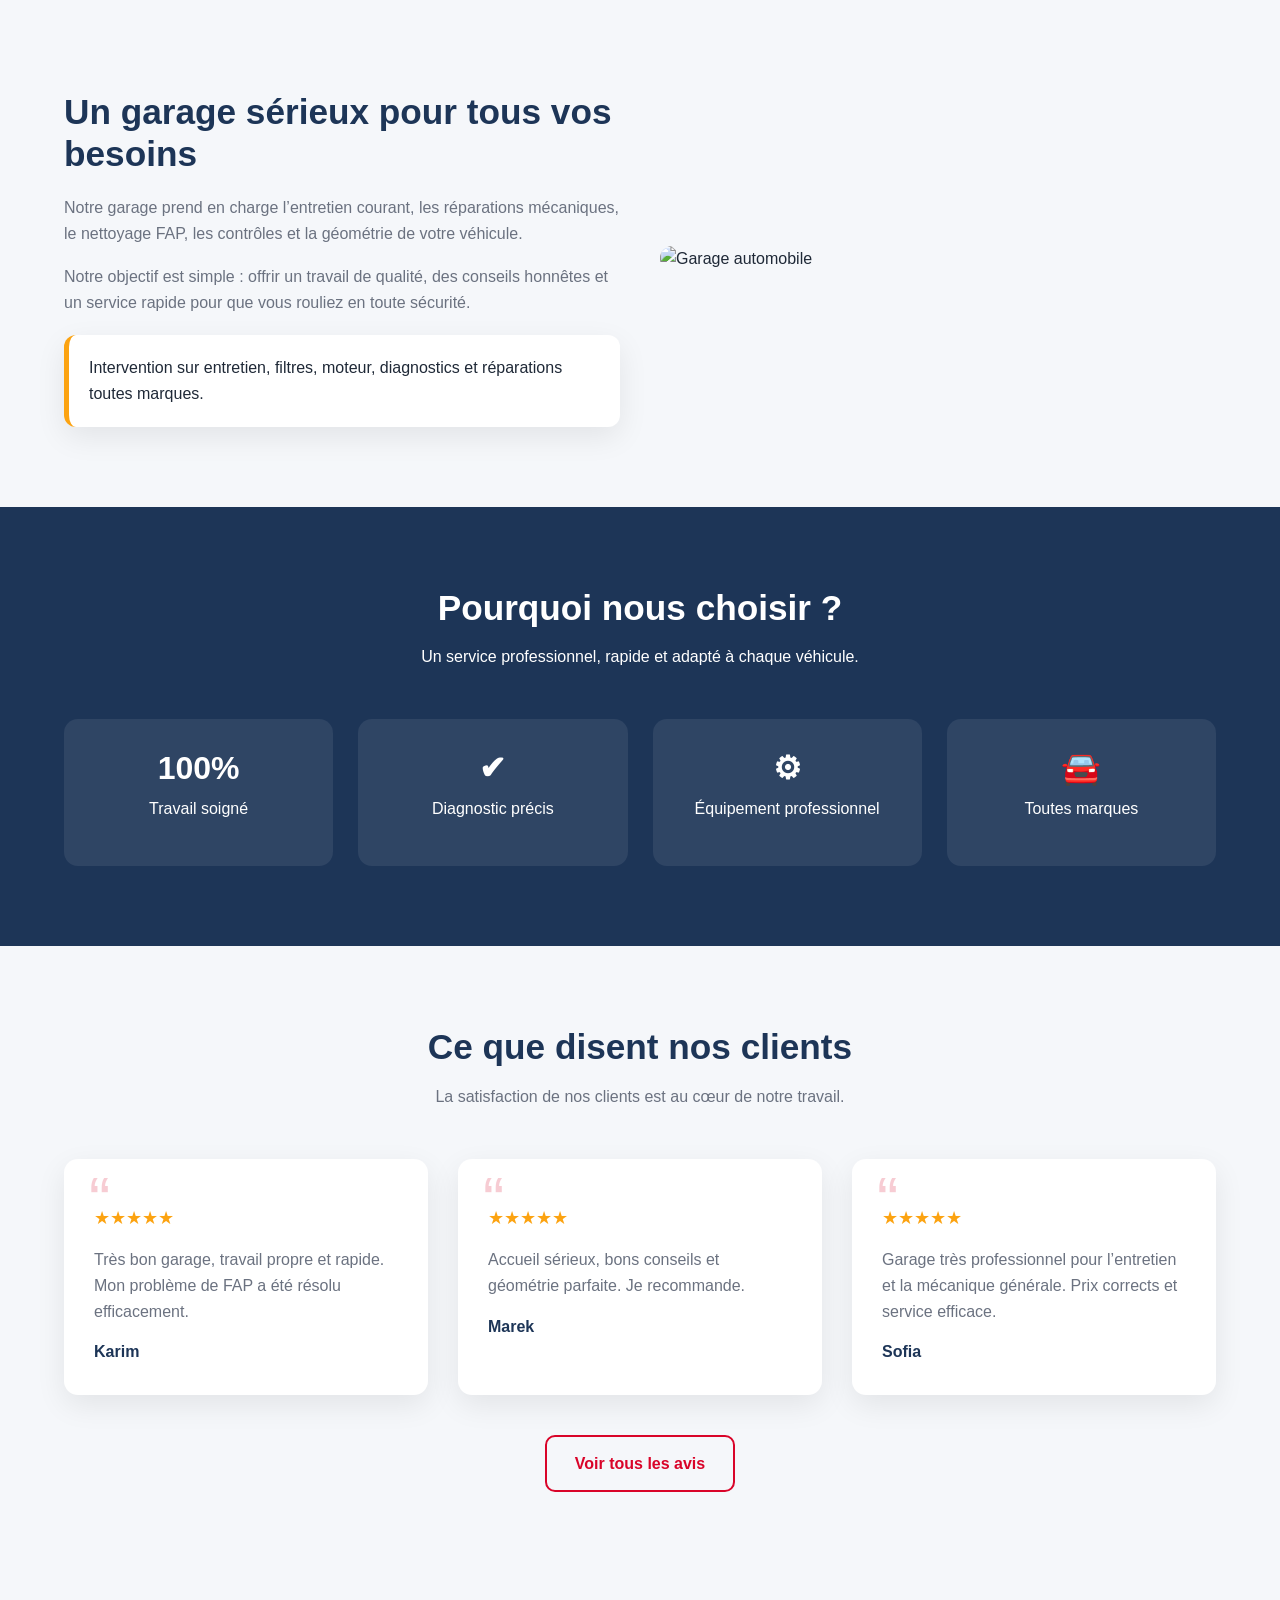
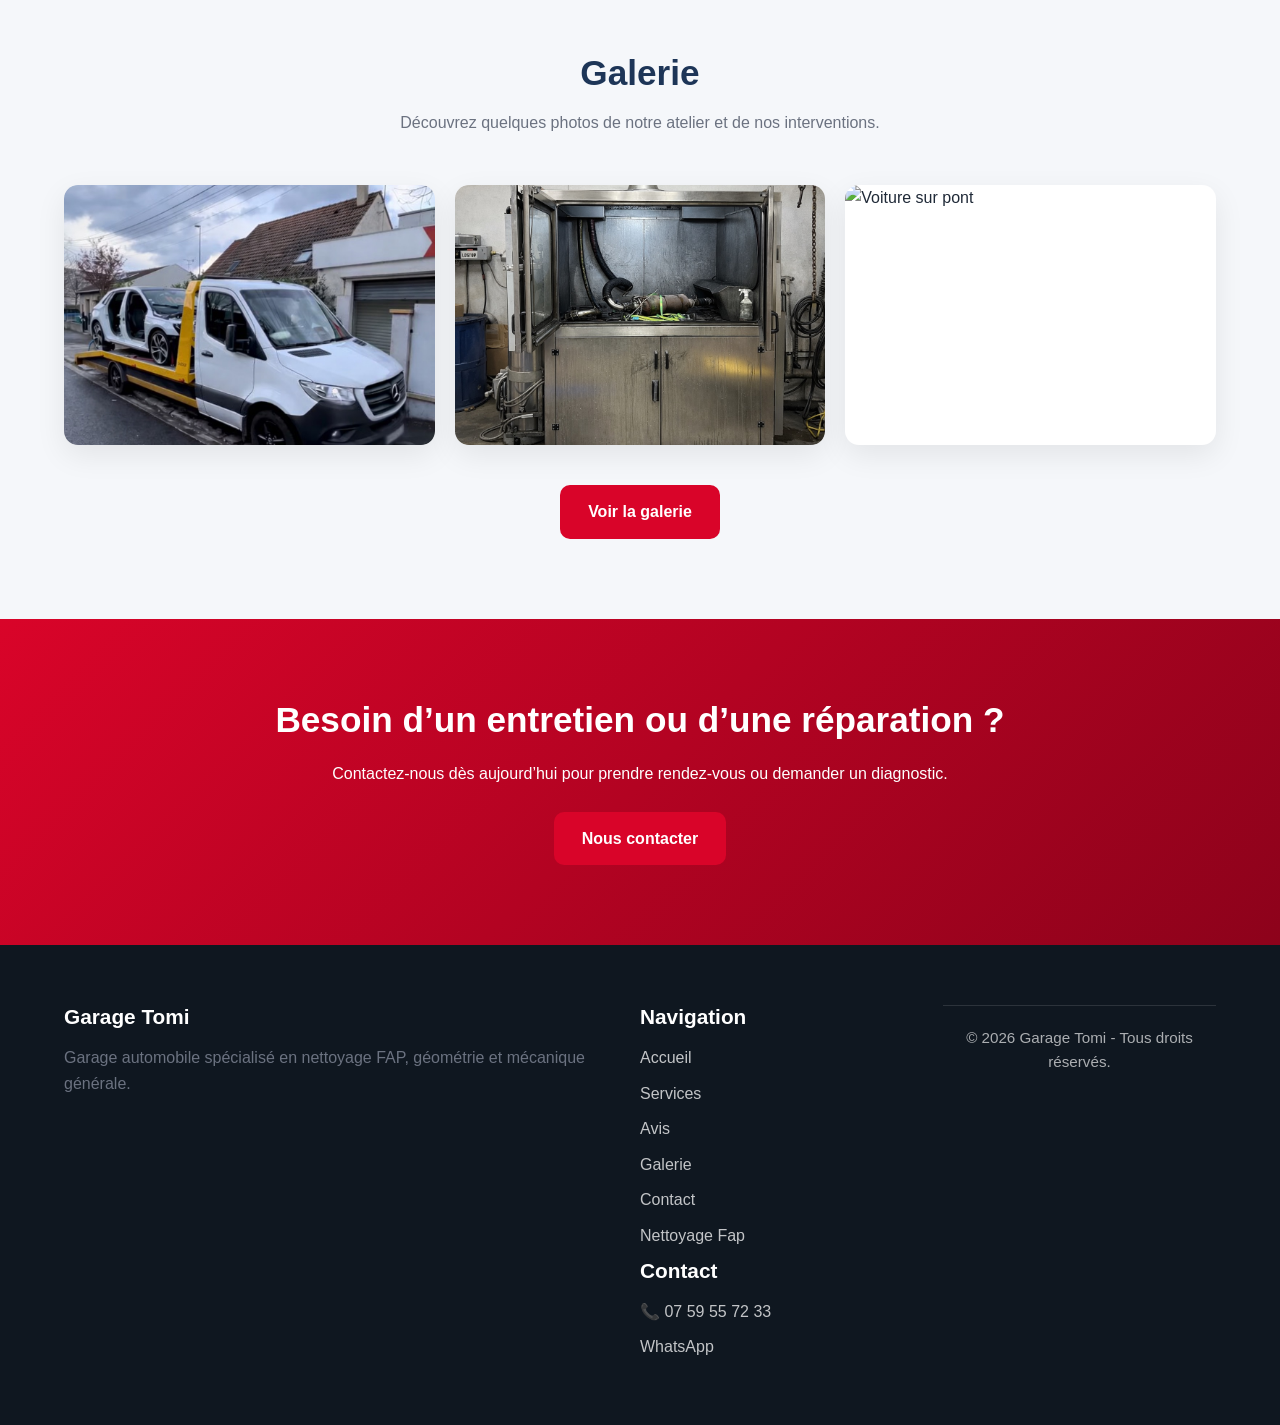
==== commit 4f6fd162: "Update index.html" ====
--- a/index.html
+++ b/index.html
@@ -386,7 +386,7 @@
       </p>
 
       <a
-        href="https://wa.me/33673508809"
+        href="https://wa.me/33759557233"
         class="btn"
         target="_blank"
         data-fr="Nous contacter"
@@ -429,8 +429,8 @@
             Contact
           </h3>
           <div class="footer-links">
-            <a href="tel:+33673508809">📞 06 73 50 88 09</a>
-            <a href="https://wa.me/33673508809" target="_blank">WhatsApp</a>
+            <a href="tel:+33759557233">📞 07 59 55 72 33</a>
+            <a href="https://wa.me/33759557233" target="_blank">WhatsApp</a>
           </div>
         </div>
       </div>
@@ -446,7 +446,7 @@
   </footer>
 
   <!-- BOUTON TELEPHONE FLOTTANT -->
-  <a href="tel:+33673508809" class="floating-phone" aria-label="Appeler le garage">
+  <a href="tel:+33759557233" class="floating-phone" aria-label="Appeler le garage">
     📞
   </a>
 
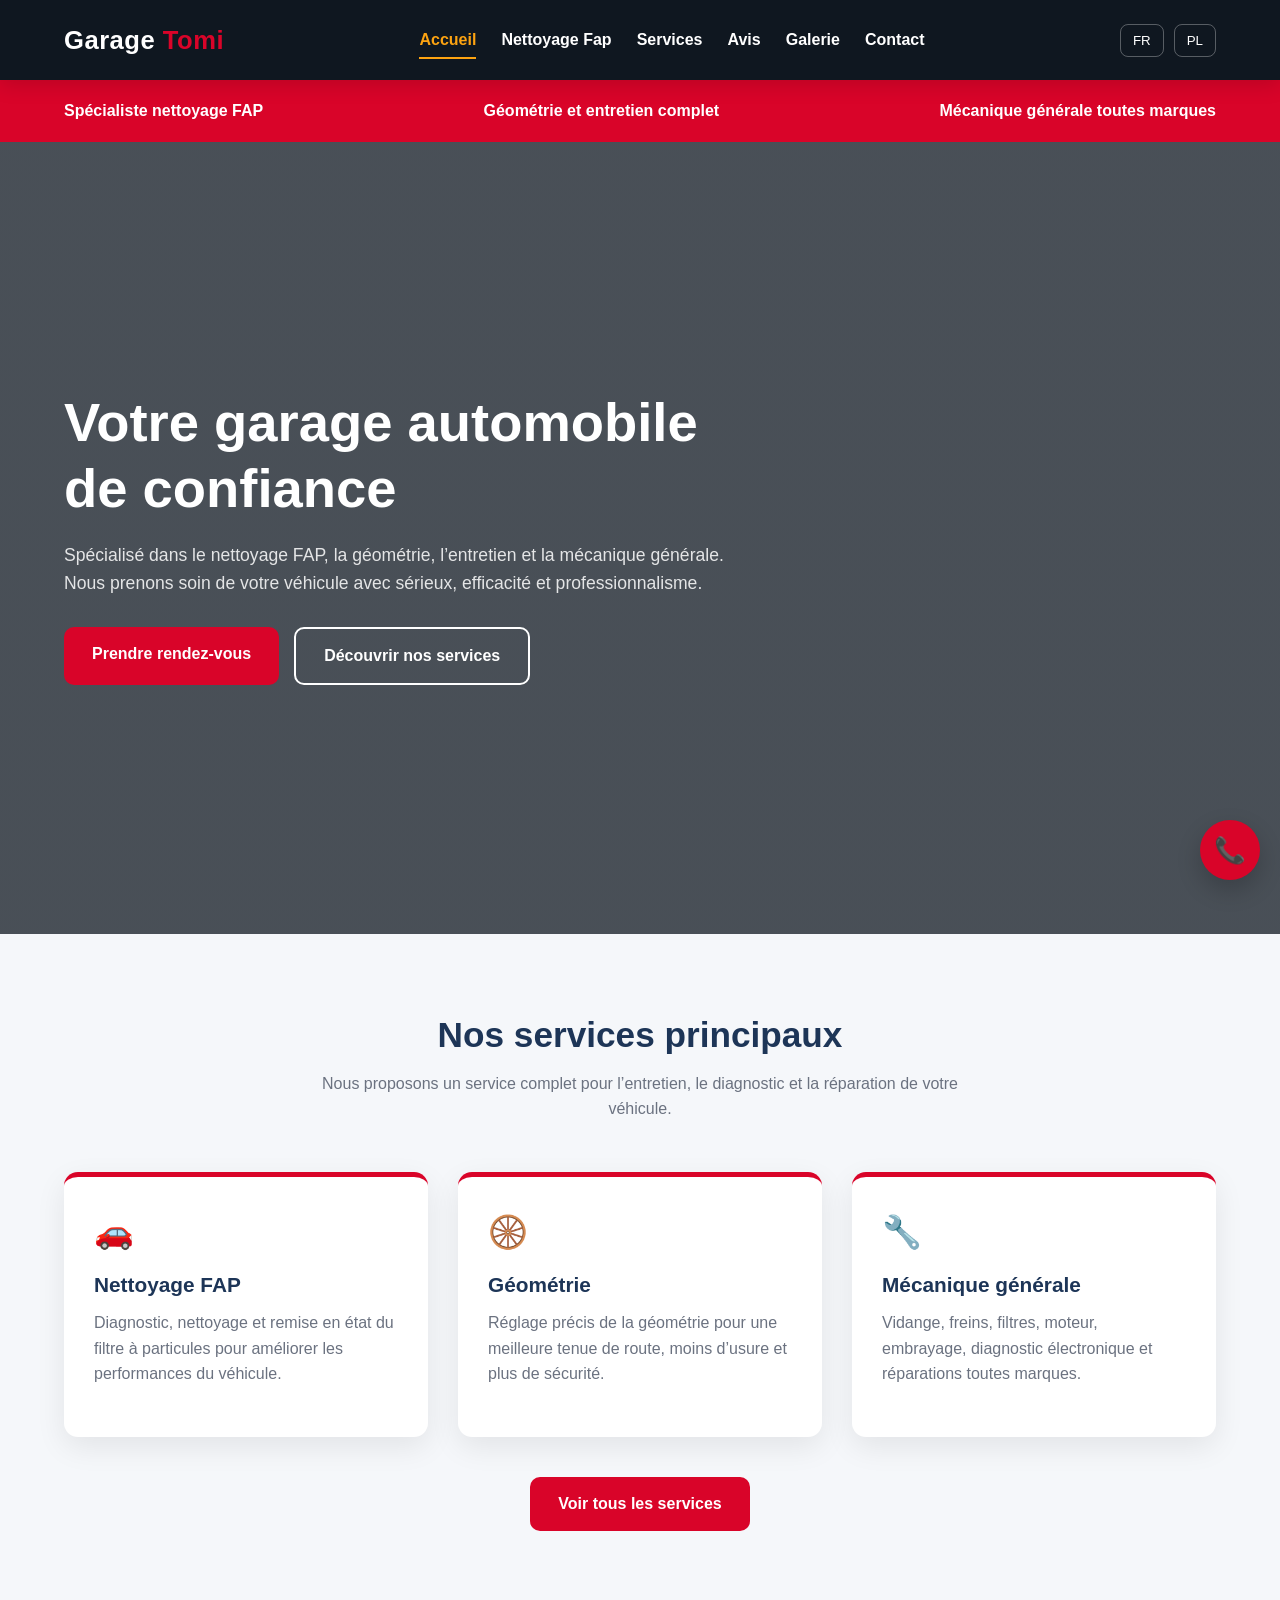
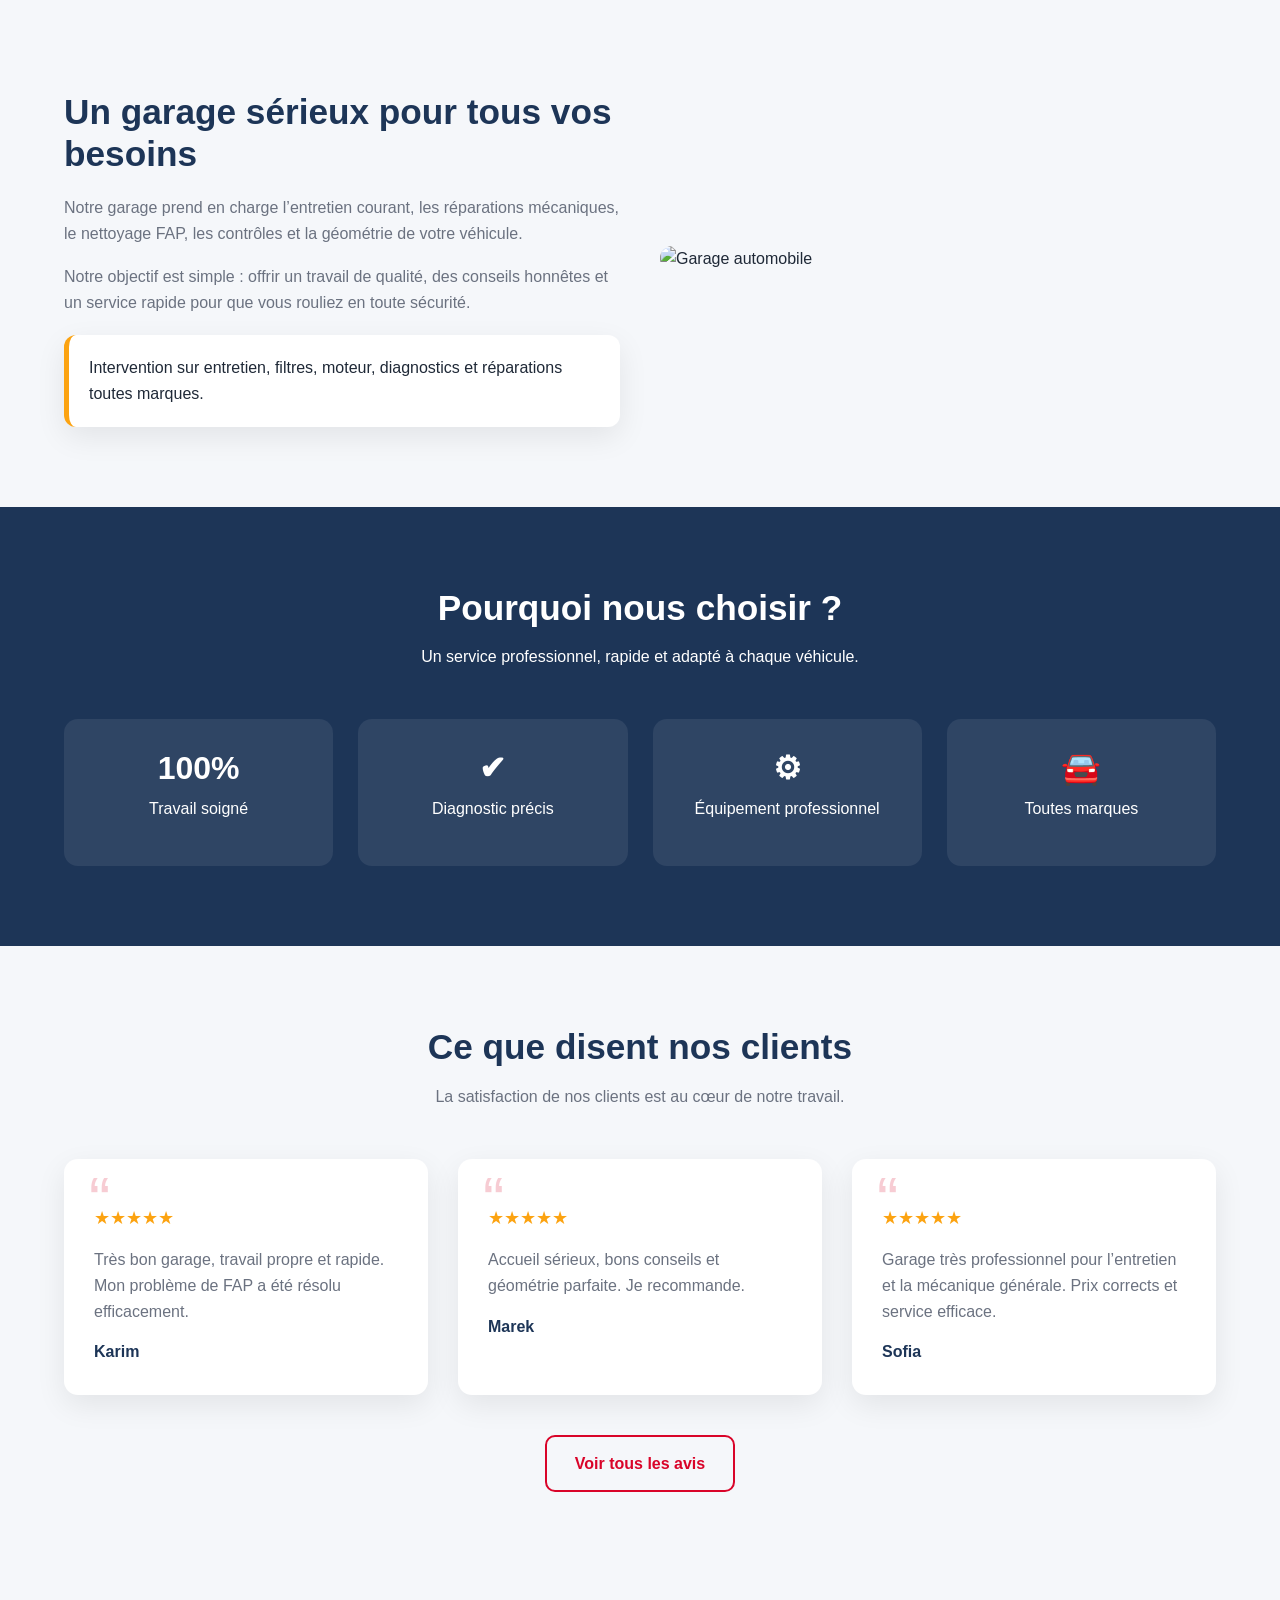
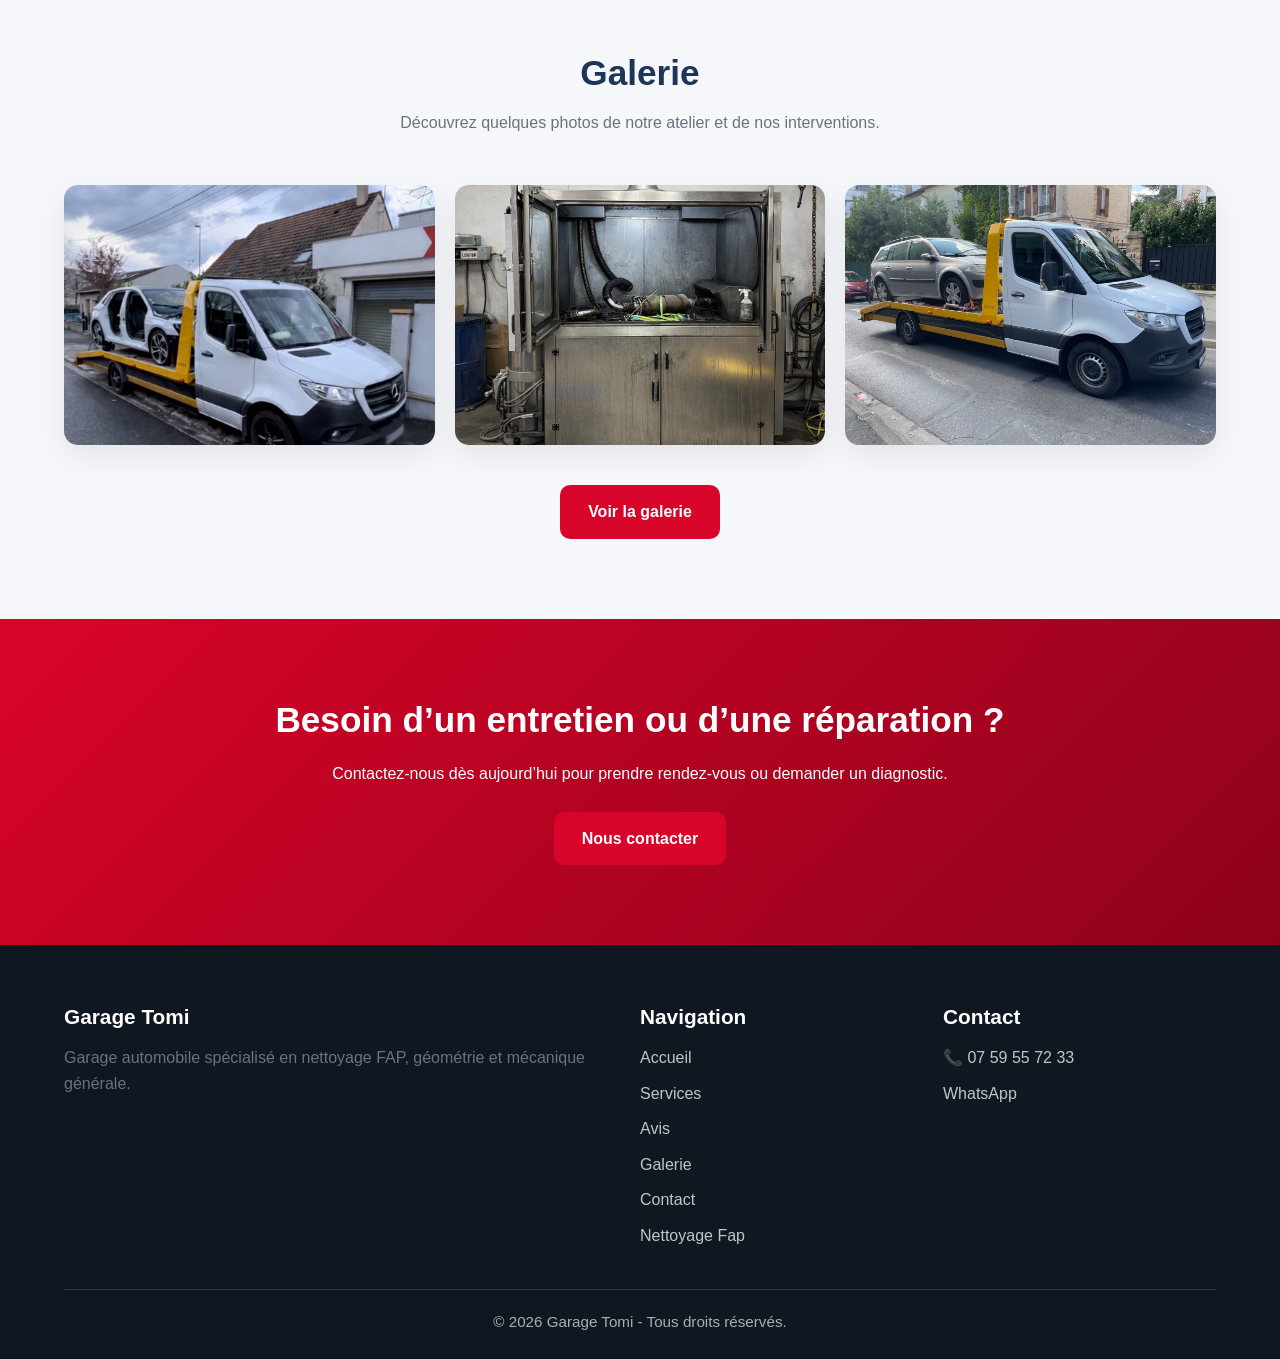
==== commit e84527ed: "Corrections : images cassées, numéro, traductions PL, pied de page - Remplace la photo Unsplash mort" ====
--- a/index.html
+++ b/index.html
@@ -349,8 +349,8 @@
         </div>
         <div class="gallery-item">
           <img
-            src="https://images.unsplash.com/photo-1613214150384-3b8b8f5f8d5d?auto=format&fit=crop&w=900&q=80"
-            alt="Voiture sur pont"
+            src="images/laweta.jpeg"
+            alt="Dépanneuse Garage Tomi"
           />
         </div>
       </div>
@@ -422,6 +422,7 @@
             <a href="galerie.html" data-fr="Galerie" data-pl="Galeria">Galerie</a>
             <a href="contact.html" data-fr="Contact" data-pl="Kontakt">Contact</a>
             <a href="fap.html" data-fr="Nettoyage Fap" data-pl="Czyszczenie Fap">Nettoyage Fap</a>
+          </div>
         </div>
 
         <div>
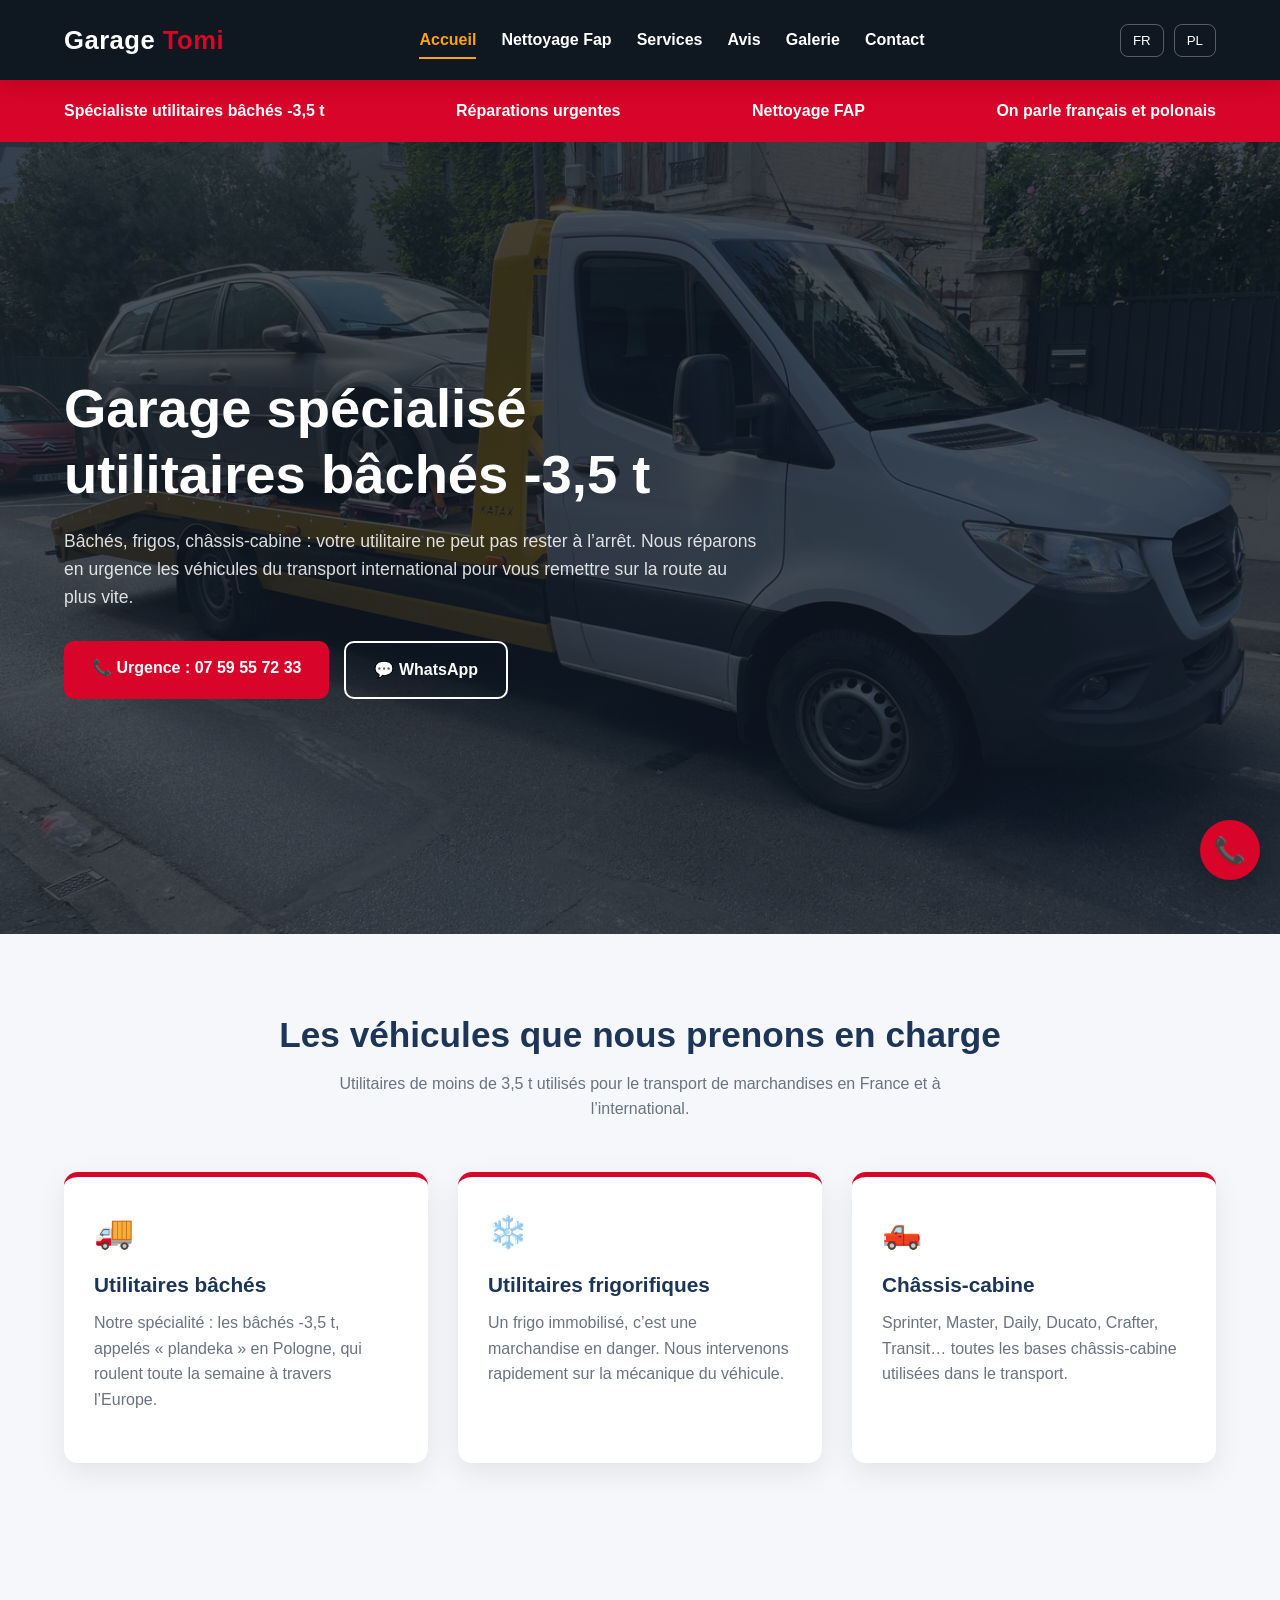
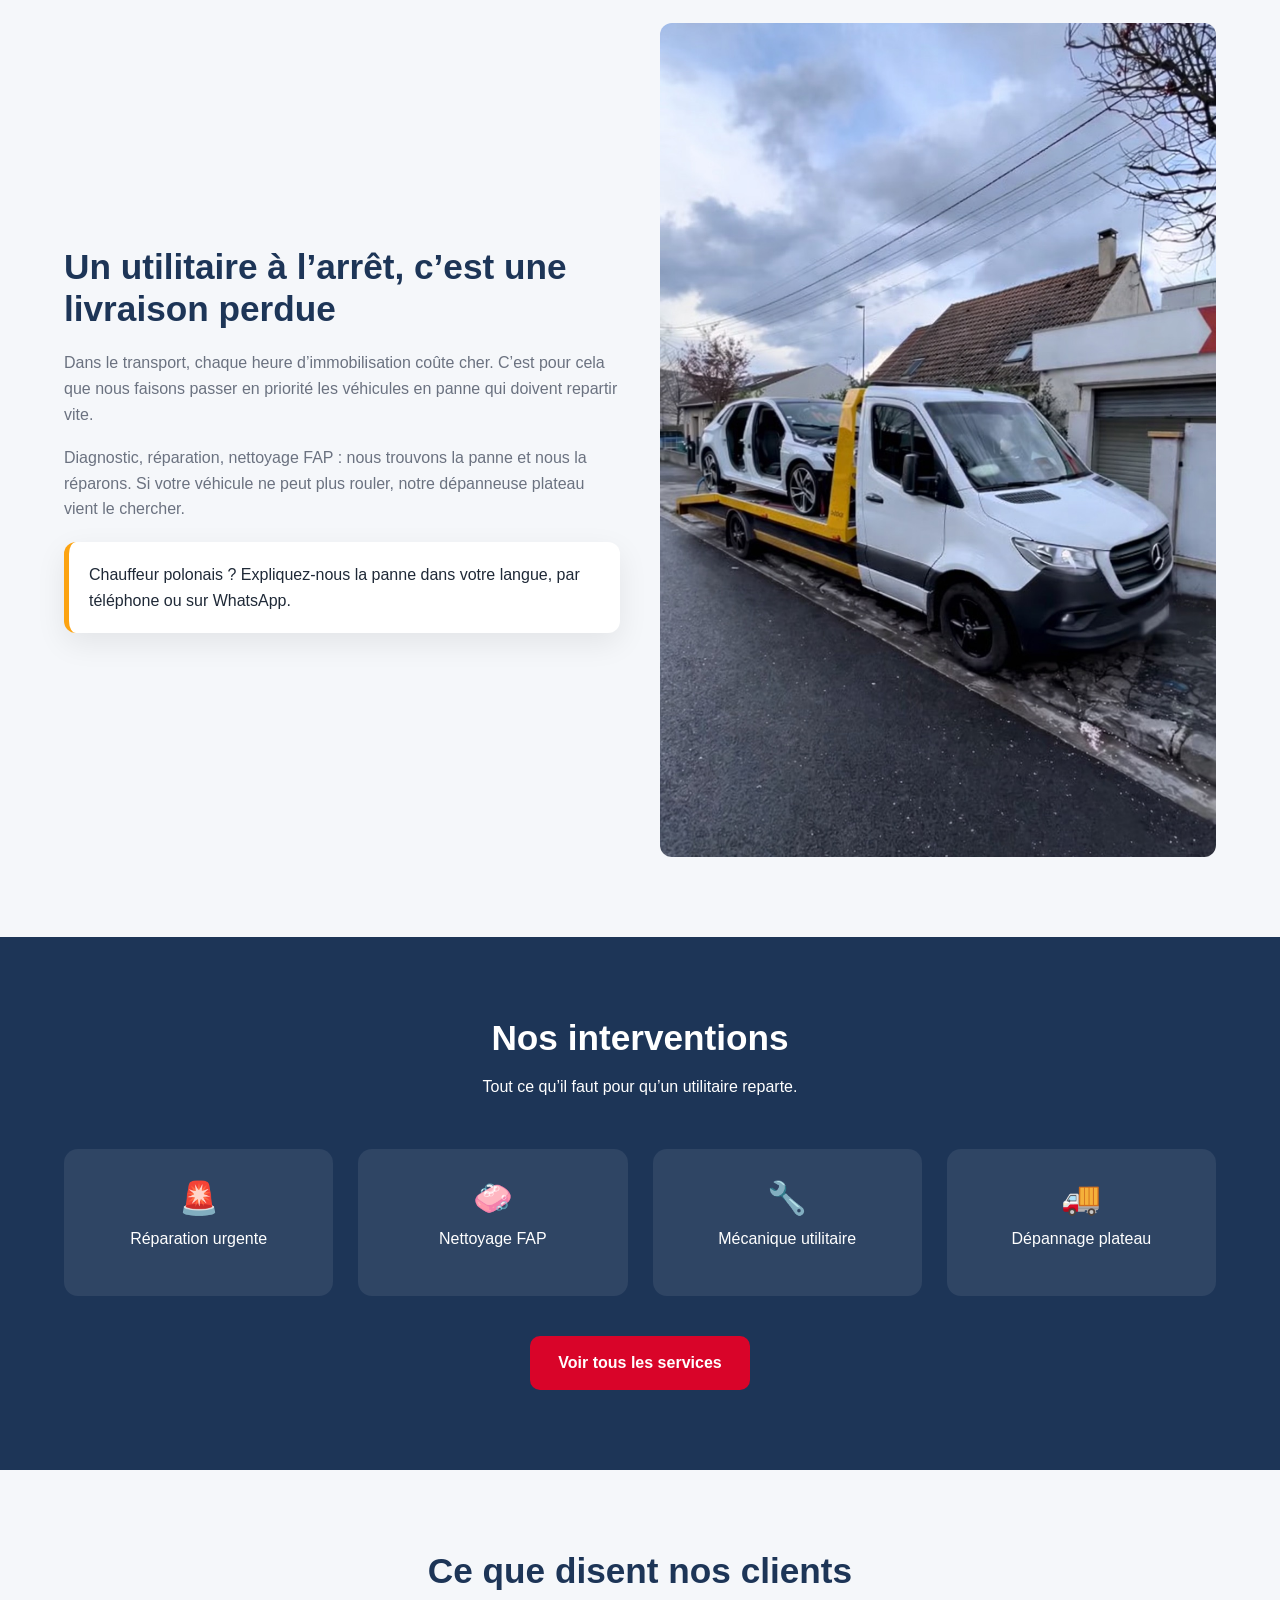
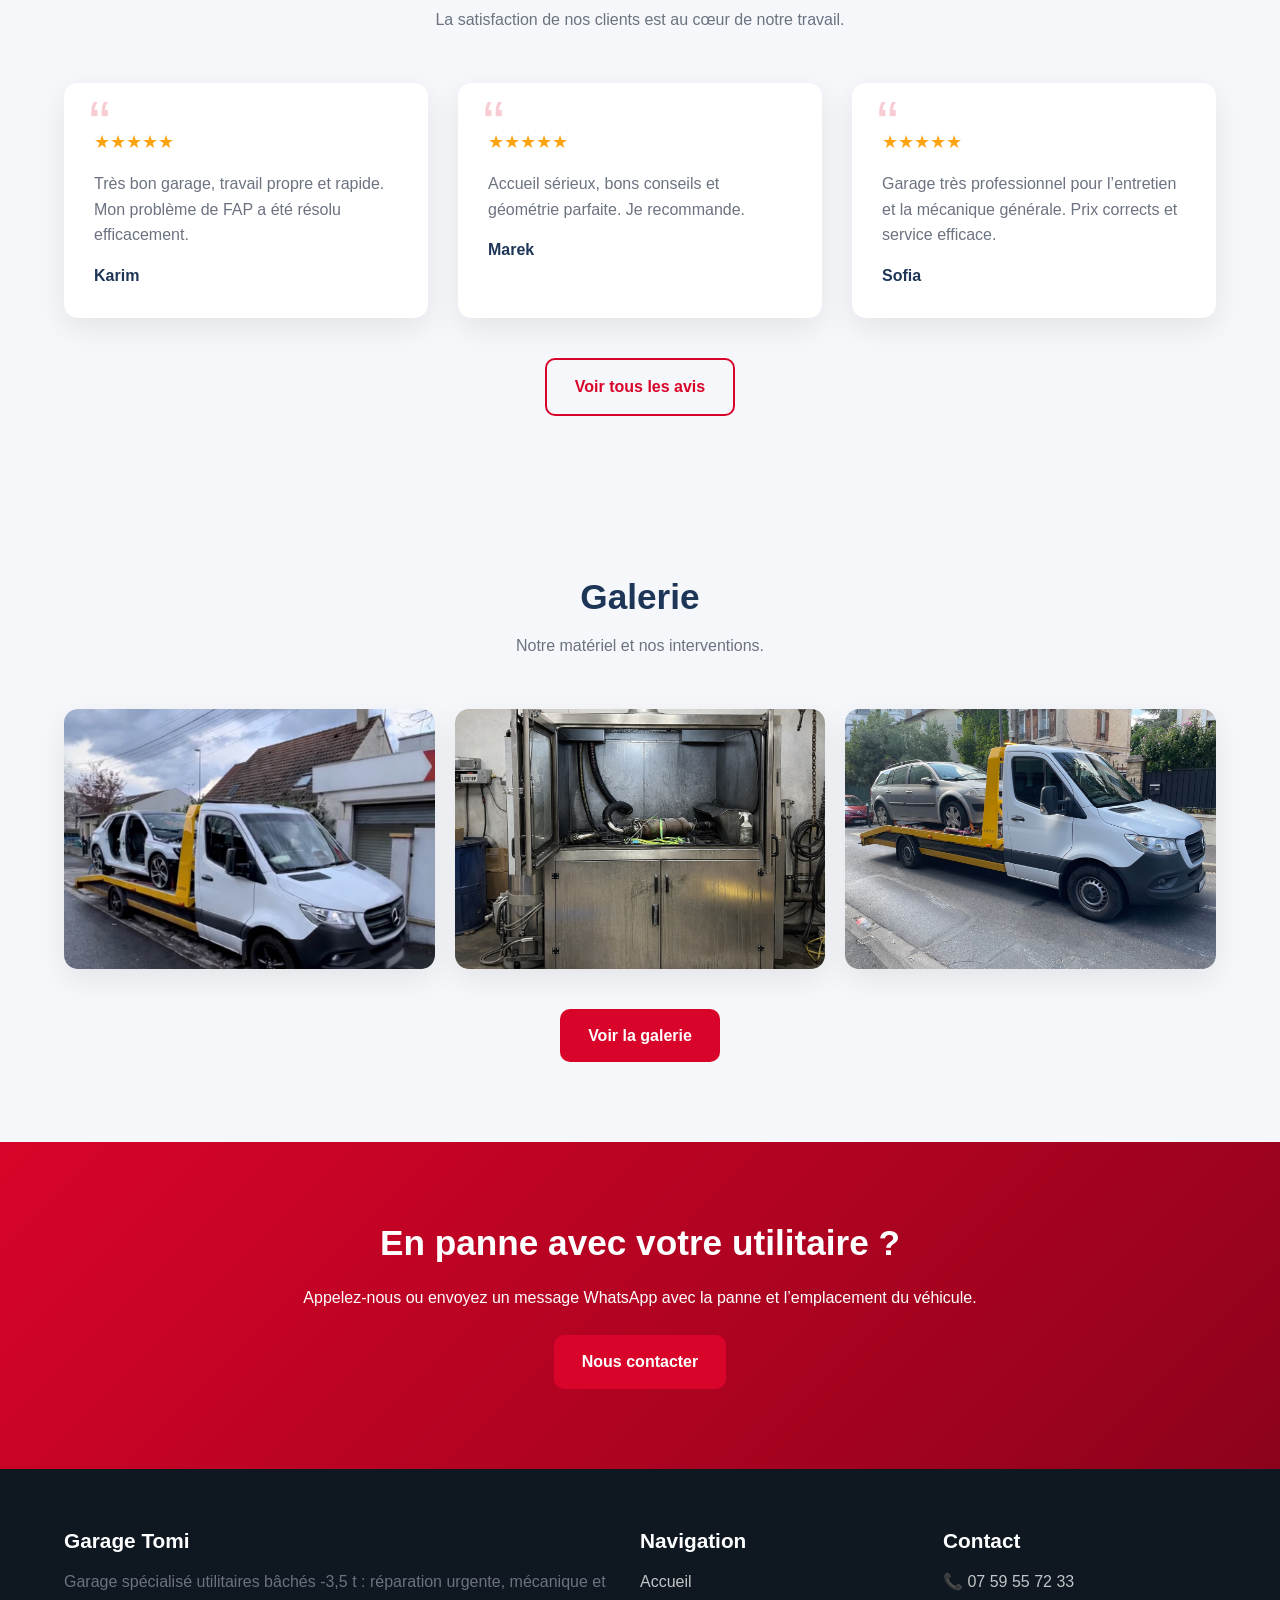
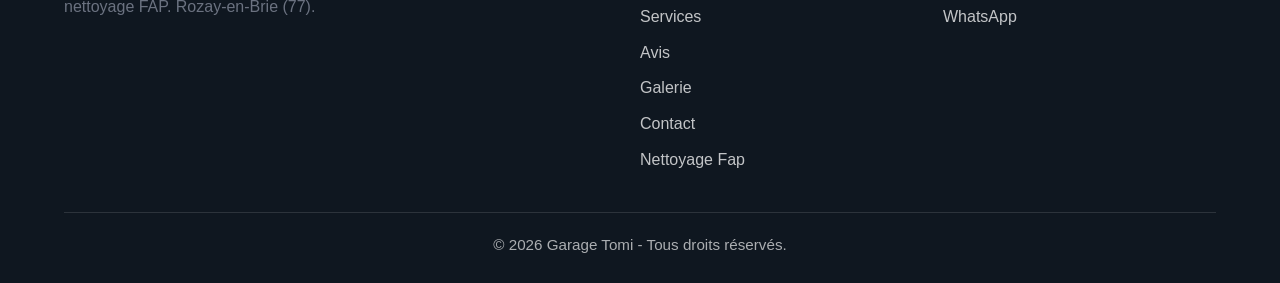
==== commit 79ddbdf0: "Repositionnement : garage utilitaires bâchés -3,5 t et réparation urgente - Accueil réécrit : bâchés" ====
--- a/index.html
+++ b/index.html
@@ -3,10 +3,10 @@
 <head>
   <meta charset="UTF-8" />
   <meta name="viewport" content="width=device-width, initial-scale=1.0" />
-  <title>Garage Tomi - Accueil</title>
+  <title>Garage Tomi - Réparation utilitaires bâchés -3,5 t | Rozay-en-Brie</title>
   <meta
     name="description"
-    content="Garage automobile spécialisé en nettoyage FAP, géométrie, entretien et mécanique générale."
+    content="Garage Tomi à Rozay-en-Brie (77) : réparation urgente d’utilitaires bâchés -3,5 t (plandeka), frigos et châssis-cabine du transport international. Nettoyage FAP, diagnostic, dépannage. On parle polonais."
   />
   <link rel="stylesheet" href="style.css" />
 </head>
@@ -41,14 +41,17 @@
   <!-- INFO STRIP -->
   <div class="info-strip">
     <div class="container">
-      <div class="info-item" data-fr="Spécialiste nettoyage FAP" data-pl="Specjalista czyszczenia FAP">
-        Spécialiste nettoyage FAP
-      </div>
-      <div class="info-item" data-fr="Géométrie et entretien complet" data-pl="Geometria i pełna obsługa">
-        Géométrie et entretien complet
-      </div>
-      <div class="info-item" data-fr="Mécanique générale toutes marques" data-pl="Mechanika ogólna wszystkich marek">
-        Mécanique générale toutes marques
+      <div class="info-item" data-fr="Spécialiste utilitaires bâchés -3,5 t" data-pl="Specjalista od busów z plandeką do 3,5 t">
+        Spécialiste utilitaires bâchés -3,5 t
+      </div>
+      <div class="info-item" data-fr="Réparations urgentes" data-pl="Pilne naprawy">
+        Réparations urgentes
+      </div>
+      <div class="info-item" data-fr="Nettoyage FAP" data-pl="Czyszczenie FAP">
+        Nettoyage FAP
+      </div>
+      <div class="info-item" data-fr="On parle français et polonais" data-pl="Mówimy po polsku i po francusku">
+        On parle français et polonais
       </div>
     </div>
   </div>
@@ -58,94 +61,177 @@
     <div class="container">
       <div class="hero-content">
         <h1
-          data-fr="Votre garage automobile de confiance"
-          data-pl="Twój zaufany warsztat samochodowy"
-        >
-          Votre garage automobile de confiance
+          data-fr="Garage spécialisé utilitaires bâchés -3,5 t"
+          data-pl="Warsztat dla busów z plandeką do 3,5 t"
+        >
+          Garage spécialisé utilitaires bâchés -3,5 t
         </h1>
 
         <p
-          data-fr="Spécialisé dans le nettoyage FAP, la géométrie, l’entretien et la mécanique générale. Nous prenons soin de votre véhicule avec sérieux, efficacité et professionnalisme."
-          data-pl="Specjalizujemy się w czyszczeniu FAP, geometrii, serwisie oraz mechanice ogólnej. Dbamy o Twój pojazd rzetelnie, skutecznie i profesjonalnie."
-        >
-          Spécialisé dans le nettoyage FAP, la géométrie, l’entretien et la mécanique générale. Nous prenons soin de votre véhicule avec sérieux, efficacité et professionnalisme.
+          data-fr="Bâchés, frigos, châssis-cabine : votre utilitaire ne peut pas rester à l’arrêt. Nous réparons en urgence les véhicules du transport international pour vous remettre sur la route au plus vite."
+          data-pl="Plandeki, chłodnie, podwozia z kabiną: Twój bus nie może stać. Naprawiamy pilnie pojazdy transportu międzynarodowego, żebyś jak najszybciej wrócił na trasę."
+        >
+          Bâchés, frigos, châssis-cabine : votre utilitaire ne peut pas rester à l’arrêt. Nous réparons en urgence les véhicules du transport international pour vous remettre sur la route au plus vite.
         </p>
 
         <div class="hero-buttons">
           <a
-            href="https://wa.me/33673508809"
+            href="tel:+33759557233"
+            class="btn"
+            data-fr="📞 Urgence : 07 59 55 72 33"
+            data-pl="📞 Pilne: +33 7 59 55 72 33"
+          >
+            📞 Urgence : 07 59 55 72 33
+          </a>
+
+          <a
+            href="https://wa.me/33759557233"
             target="_blank"
-            class="btn"
-            data-fr="Prendre rendez-vous"
-            data-pl="Umów wizytę"
-          >
-            Prendre rendez-vous
+            class="btn-outline"
+            data-fr="💬 WhatsApp"
+            data-pl="💬 WhatsApp"
+          >
+            💬 WhatsApp
           </a>
-
-          <a
-            href="service.html"
-            class="btn-outline"
-            data-fr="Découvrir nos services"
-            data-pl="Poznaj nasze usługi"
-          >
-            Découvrir nos services
-          </a>
-        </div>
-      </div>
-    </div>
-  </section>
-
-  <!-- SERVICES PREVIEW -->
+        </div>
+      </div>
+    </div>
+  </section>
+
+  <!-- VEHICULES -->
   <section>
     <div class="container">
       <h2
         class="section-title"
-        data-fr="Nos services principaux"
-        data-pl="Nasze główne usługi"
-      >
-        Nos services principaux
+        data-fr="Les véhicules que nous prenons en charge"
+        data-pl="Pojazdy, którymi się zajmujemy"
+      >
+        Les véhicules que nous prenons en charge
       </h2>
 
       <p
         class="section-subtitle"
-        data-fr="Nous proposons un service complet pour l’entretien, le diagnostic et la réparation de votre véhicule."
-        data-pl="Oferujemy kompleksową obsługę w zakresie serwisu, diagnostyki i naprawy Twojego pojazdu."
-      >
-        Nous proposons un service complet pour l’entretien, le diagnostic et la réparation de votre véhicule.
+        data-fr="Utilitaires de moins de 3,5 t utilisés pour le transport de marchandises en France et à l’international."
+        data-pl="Pojazdy dostawcze do 3,5 t wykorzystywane w transporcie towarów we Francji i za granicą."
+      >
+        Utilitaires de moins de 3,5 t utilisés pour le transport de marchandises en France et à l’international.
       </p>
 
       <div class="grid grid-3">
         <div class="card service-card">
-          <div class="service-icon">🚗</div>
-          <h3 data-fr="Nettoyage FAP" data-pl="Czyszczenie FAP">Nettoyage FAP</h3>
-          <p
-            data-fr="Diagnostic, nettoyage et remise en état du filtre à particules pour améliorer les performances du véhicule."
-            data-pl="Diagnostyka, czyszczenie i regeneracja filtra cząstek stałych w celu poprawy osiągów pojazdu."
-          >
-            Diagnostic, nettoyage et remise en état du filtre à particules pour améliorer les performances du véhicule.
+          <div class="service-icon">🚚</div>
+          <h3 data-fr="Utilitaires bâchés" data-pl="Busy z plandeką">Utilitaires bâchés</h3>
+          <p
+            data-fr="Notre spécialité : les bâchés -3,5 t, appelés « plandeka » en Pologne, qui roulent toute la semaine à travers l’Europe."
+            data-pl="Nasza specjalność: plandeki do 3,5 t, które jeżdżą cały tydzień po całej Europie."
+          >
+            Notre spécialité : les bâchés -3,5 t, appelés « plandeka » en Pologne, qui roulent toute la semaine à travers l’Europe.
           </p>
         </div>
 
         <div class="card service-card">
-          <div class="service-icon">🛞</div>
-          <h3 data-fr="Géométrie" data-pl="Geometria kół">Géométrie</h3>
-          <p
-            data-fr="Réglage précis de la géométrie pour une meilleure tenue de route, moins d’usure et plus de sécurité."
-            data-pl="Precyzyjne ustawienie geometrii dla lepszego prowadzenia, mniejszego zużycia i większego bezpieczeństwa."
-          >
-            Réglage précis de la géométrie pour une meilleure tenue de route, moins d’usure et plus de sécurité.
+          <div class="service-icon">❄️</div>
+          <h3 data-fr="Utilitaires frigorifiques" data-pl="Busy chłodnie">Utilitaires frigorifiques</h3>
+          <p
+            data-fr="Un frigo immobilisé, c’est une marchandise en danger. Nous intervenons rapidement sur la mécanique du véhicule."
+            data-pl="Unieruchomiona chłodnia to zagrożony towar. Szybko zajmujemy się mechaniką pojazdu."
+          >
+            Un frigo immobilisé, c’est une marchandise en danger. Nous intervenons rapidement sur la mécanique du véhicule.
           </p>
         </div>
 
         <div class="card service-card">
-          <div class="service-icon">🔧</div>
-          <h3 data-fr="Mécanique générale" data-pl="Mechanika ogólna">Mécanique générale</h3>
-          <p
-            data-fr="Vidange, freins, filtres, moteur, embrayage, diagnostic électronique et réparations toutes marques."
-            data-pl="Wymiana oleju, hamulce, filtry, silnik, sprzęgło, diagnostyka elektroniczna i naprawy wszystkich marek."
-          >
-            Vidange, freins, filtres, moteur, embrayage, diagnostic électronique et réparations toutes marques.
-          </p>
+          <div class="service-icon">🛻</div>
+          <h3 data-fr="Châssis-cabine" data-pl="Podwozia z kabiną">Châssis-cabine</h3>
+          <p
+            data-fr="Sprinter, Master, Daily, Ducato, Crafter, Transit… toutes les bases châssis-cabine utilisées dans le transport."
+            data-pl="Sprinter, Master, Daily, Ducato, Crafter, Transit… wszystkie podwozia z kabiną używane w transporcie."
+          >
+            Sprinter, Master, Daily, Ducato, Crafter, Transit… toutes les bases châssis-cabine utilisées dans le transport.
+          </p>
+        </div>
+      </div>
+    </div>
+  </section>
+
+  <!-- URGENCE -->
+  <section>
+    <div class="container content-block">
+      <div class="content-text">
+        <h2
+          data-fr="Un utilitaire à l’arrêt, c’est une livraison perdue"
+          data-pl="Stojący bus to stracony kurs"
+        >
+          Un utilitaire à l’arrêt, c’est une livraison perdue
+        </h2>
+
+        <p
+          data-fr="Dans le transport, chaque heure d’immobilisation coûte cher. C’est pour cela que nous faisons passer en priorité les véhicules en panne qui doivent repartir vite."
+          data-pl="W transporcie każda godzina postoju kosztuje. Dlatego w pierwszej kolejności zajmujemy się pojazdami, które muszą szybko wrócić na trasę."
+        >
+          Dans le transport, chaque heure d’immobilisation coûte cher. C’est pour cela que nous faisons passer en priorité les véhicules en panne qui doivent repartir vite.
+        </p>
+
+        <p
+          data-fr="Diagnostic, réparation, nettoyage FAP : nous trouvons la panne et nous la réparons. Si votre véhicule ne peut plus rouler, notre dépanneuse plateau vient le chercher."
+          data-pl="Diagnostyka, naprawa, czyszczenie FAP: znajdujemy usterkę i ją naprawiamy. Jeśli pojazd nie może jechać, przyjedziemy po niego naszą lawetą."
+        >
+          Diagnostic, réparation, nettoyage FAP : nous trouvons la panne et nous la réparons. Si votre véhicule ne peut plus rouler, notre dépanneuse plateau vient le chercher.
+        </p>
+
+        <div
+          class="highlight-box"
+          data-fr="Chauffeur polonais ? Expliquez-nous la panne dans votre langue, par téléphone ou sur WhatsApp."
+          data-pl="Jesteś kierowcą z Polski? Opisz nam usterkę po polsku, telefonicznie lub na WhatsAppie."
+        >
+          Chauffeur polonais ? Expliquez-nous la panne dans votre langue, par téléphone ou sur WhatsApp.
+        </div>
+      </div>
+
+      <div>
+        <img src="images/laweta1.jpeg" alt="Dépanneuse plateau Garage Tomi" />
+      </div>
+    </div>
+  </section>
+
+  <!-- SERVICES PREVIEW -->
+  <section class="stats">
+    <div class="container">
+      <h2
+        class="section-title"
+        data-fr="Nos interventions"
+        data-pl="Nasze usługi"
+      >
+        Nos interventions
+      </h2>
+
+      <p
+        class="section-subtitle"
+        data-fr="Tout ce qu’il faut pour qu’un utilitaire reparte."
+        data-pl="Wszystko, czego potrzebuje bus, żeby ruszyć dalej."
+      >
+        Tout ce qu’il faut pour qu’un utilitaire reparte.
+      </p>
+
+      <div class="stats-grid">
+        <div class="stat-box">
+          <h3>🚨</h3>
+          <p data-fr="Réparation urgente" data-pl="Pilne naprawy">Réparation urgente</p>
+        </div>
+
+        <div class="stat-box">
+          <h3>🧼</h3>
+          <p data-fr="Nettoyage FAP" data-pl="Czyszczenie FAP">Nettoyage FAP</p>
+        </div>
+
+        <div class="stat-box">
+          <h3>🔧</h3>
+          <p data-fr="Mécanique utilitaire" data-pl="Mechanika busów">Mécanique utilitaire</p>
+        </div>
+
+        <div class="stat-box">
+          <h3>🚚</h3>
+          <p data-fr="Dépannage plateau" data-pl="Pomoc drogowa (laweta)">Dépannage plateau</p>
         </div>
       </div>
 
@@ -162,92 +248,6 @@
     </div>
   </section>
 
-  <!-- ABOUT -->
-  <section>
-    <div class="container content-block">
-      <div class="content-text">
-        <h2
-          data-fr="Un garage sérieux pour tous vos besoins"
-          data-pl="Rzetelny warsztat do wszystkich potrzeb"
-        >
-          Un garage sérieux pour tous vos besoins
-        </h2>
-
-        <p
-          data-fr="Notre garage prend en charge l’entretien courant, les réparations mécaniques, le nettoyage FAP, les contrôles et la géométrie de votre véhicule."
-          data-pl="Nasz warsztat zajmuje się bieżącym serwisem, naprawami mechanicznymi, czyszczeniem FAP, kontrolą oraz geometrią Twojego pojazdu."
-        >
-          Notre garage prend en charge l’entretien courant, les réparations mécaniques, le nettoyage FAP, les contrôles et la géométrie de votre véhicule.
-        </p>
-
-        <p
-          data-fr="Notre objectif est simple : offrir un travail de qualité, des conseils honnêtes et un service rapide pour que vous rouliez en toute sécurité."
-          data-pl="Nasz cel jest prosty: zapewnić wysoką jakość pracy, uczciwe doradztwo i szybką obsługę, abyś mógł jeździć bezpiecznie."
-        >
-          Notre objectif est simple : offrir un travail de qualité, des conseils honnêtes et un service rapide pour que vous rouliez en toute sécurité.
-        </p>
-
-        <div
-          class="highlight-box"
-          data-fr="Intervention sur entretien, filtres, moteur, diagnostics et réparations toutes marques."
-          data-pl="Obsługa serwisowa, filtry, silnik, diagnostyka i naprawy wszystkich marek."
-        >
-          Intervention sur entretien, filtres, moteur, diagnostics et réparations toutes marques.
-        </div>
-      </div>
-
-      <div>
-        <img
-          src="https://images.unsplash.com/photo-1487754180451-c456f719a1fc?auto=format&fit=crop&w=1200&q=80"
-          alt="Garage automobile"
-        />
-      </div>
-    </div>
-  </section>
-
-  <!-- STATS -->
-  <section class="stats">
-    <div class="container">
-      <h2
-        class="section-title"
-        data-fr="Pourquoi nous choisir ?"
-        data-pl="Dlaczego warto nas wybrać?"
-      >
-        Pourquoi nous choisir ?
-      </h2>
-
-      <p
-        class="section-subtitle"
-        data-fr="Un service professionnel, rapide et adapté à chaque véhicule."
-        data-pl="Profesjonalna, szybka i dopasowana obsługa do każdego pojazdu."
-      >
-        Un service professionnel, rapide et adapté à chaque véhicule.
-      </p>
-
-      <div class="stats-grid">
-        <div class="stat-box">
-          <h3>100%</h3>
-          <p data-fr="Travail soigné" data-pl="Staranna praca">Travail soigné</p>
-        </div>
-
-        <div class="stat-box">
-          <h3>✔</h3>
-          <p data-fr="Diagnostic précis" data-pl="Precyzyjna diagnostyka">Diagnostic précis</p>
-        </div>
-
-        <div class="stat-box">
-          <h3>⚙</h3>
-          <p data-fr="Équipement professionnel" data-pl="Profesjonalny sprzęt">Équipement professionnel</p>
-        </div>
-
-        <div class="stat-box">
-          <h3>🚘</h3>
-          <p data-fr="Toutes marques" data-pl="Wszystkie marki">Toutes marques</p>
-        </div>
-      </div>
-    </div>
-  </section>
-
   <!-- AVIS PREVIEW -->
   <section>
     <div class="container">
@@ -328,30 +328,21 @@
 
       <p
         class="section-subtitle"
-        data-fr="Découvrez quelques photos de notre atelier et de nos interventions."
-        data-pl="Zobacz kilka zdjęć naszego warsztatu i realizacji."
-      >
-        Découvrez quelques photos de notre atelier et de nos interventions.
+        data-fr="Notre matériel et nos interventions."
+        data-pl="Nasz sprzęt i nasze realizacje."
+      >
+        Notre matériel et nos interventions.
       </p>
 
       <div class="gallery-grid">
         <div class="gallery-item">
-          <img
-            src="images/laweta1.jpeg"
-            alt="laweta"
-          />
+          <img src="images/laweta1.jpeg" alt="Dépanneuse plateau" />
         </div>
         <div class="gallery-item">
-          <img
-            src="images/maszynadofap.jpeg"
-            alt="Machine FAP"
-          />
+          <img src="images/maszynadofap.jpeg" alt="Machine de nettoyage FAP" />
         </div>
         <div class="gallery-item">
-          <img
-            src="images/laweta.jpeg"
-            alt="Dépanneuse Garage Tomi"
-          />
+          <img src="images/laweta.jpeg" alt="Dépanneuse Garage Tomi" />
         </div>
       </div>
 
@@ -372,17 +363,17 @@
   <section class="cta">
     <div class="container">
       <h2
-        data-fr="Besoin d’un entretien ou d’une réparation ?"
-        data-pl="Potrzebujesz serwisu lub naprawy?"
-      >
-        Besoin d’un entretien ou d’une réparation ?
+        data-fr="En panne avec votre utilitaire ?"
+        data-pl="Twój bus się zepsuł?"
+      >
+        En panne avec votre utilitaire ?
       </h2>
 
       <p
-        data-fr="Contactez-nous dès aujourd’hui pour prendre rendez-vous ou demander un diagnostic."
-        data-pl="Skontaktuj się z nami już dziś, aby umówić wizytę lub poprosić o diagnozę."
-      >
-        Contactez-nous dès aujourd’hui pour prendre rendez-vous ou demander un diagnostic.
+        data-fr="Appelez-nous ou envoyez un message WhatsApp avec la panne et l’emplacement du véhicule."
+        data-pl="Zadzwoń lub napisz na WhatsAppie, opisz usterkę i podaj, gdzie stoi pojazd."
+      >
+        Appelez-nous ou envoyez un message WhatsApp avec la panne et l’emplacement du véhicule.
       </p>
 
       <a
@@ -404,10 +395,9 @@
         <div>
           <h3 class="footer-title">Garage Tomi</h3>
           <p
-            data-fr="Garage automobile spécialisé en nettoyage FAP, géométrie et mécanique générale."
-            data-pl="Warsztat samochodowy specjalizujący się w czyszczeniu FAP, geometrii i mechanice ogólnej."
-          >
-            Garage automobile spécialisé en nettoyage FAP, géométrie et mécanique générale.
+            data-fr="Garage spécialisé utilitaires bâchés -3,5 t : réparation urgente, mécanique et nettoyage FAP. Rozay-en-Brie (77)."
+            data-pl="Warsztat specjalizujący się w busach z plandeką do 3,5 t: pilne naprawy, mechanika i czyszczenie FAP. Rozay-en-Brie (77).">
+            Garage spécialisé utilitaires bâchés -3,5 t : réparation urgente, mécanique et nettoyage FAP. Rozay-en-Brie (77).
           </p>
         </div>
 
--- a/style.css
+++ b/style.css
@@ -237,7 +237,7 @@
 .hero {
   background:
     linear-gradient(rgba(15, 23, 32, 0.75), rgba(15, 23, 32, 0.75)),
-    url("https://images.unsplash.com/photo-1613214149922-f1809c99b414?auto=format&fit=crop&w=1600&q=80") center/cover no-repeat;
+    url("images/laweta.jpeg") center/cover no-repeat;
   color: var(--white);
   min-height: 88vh;
   display: flex;
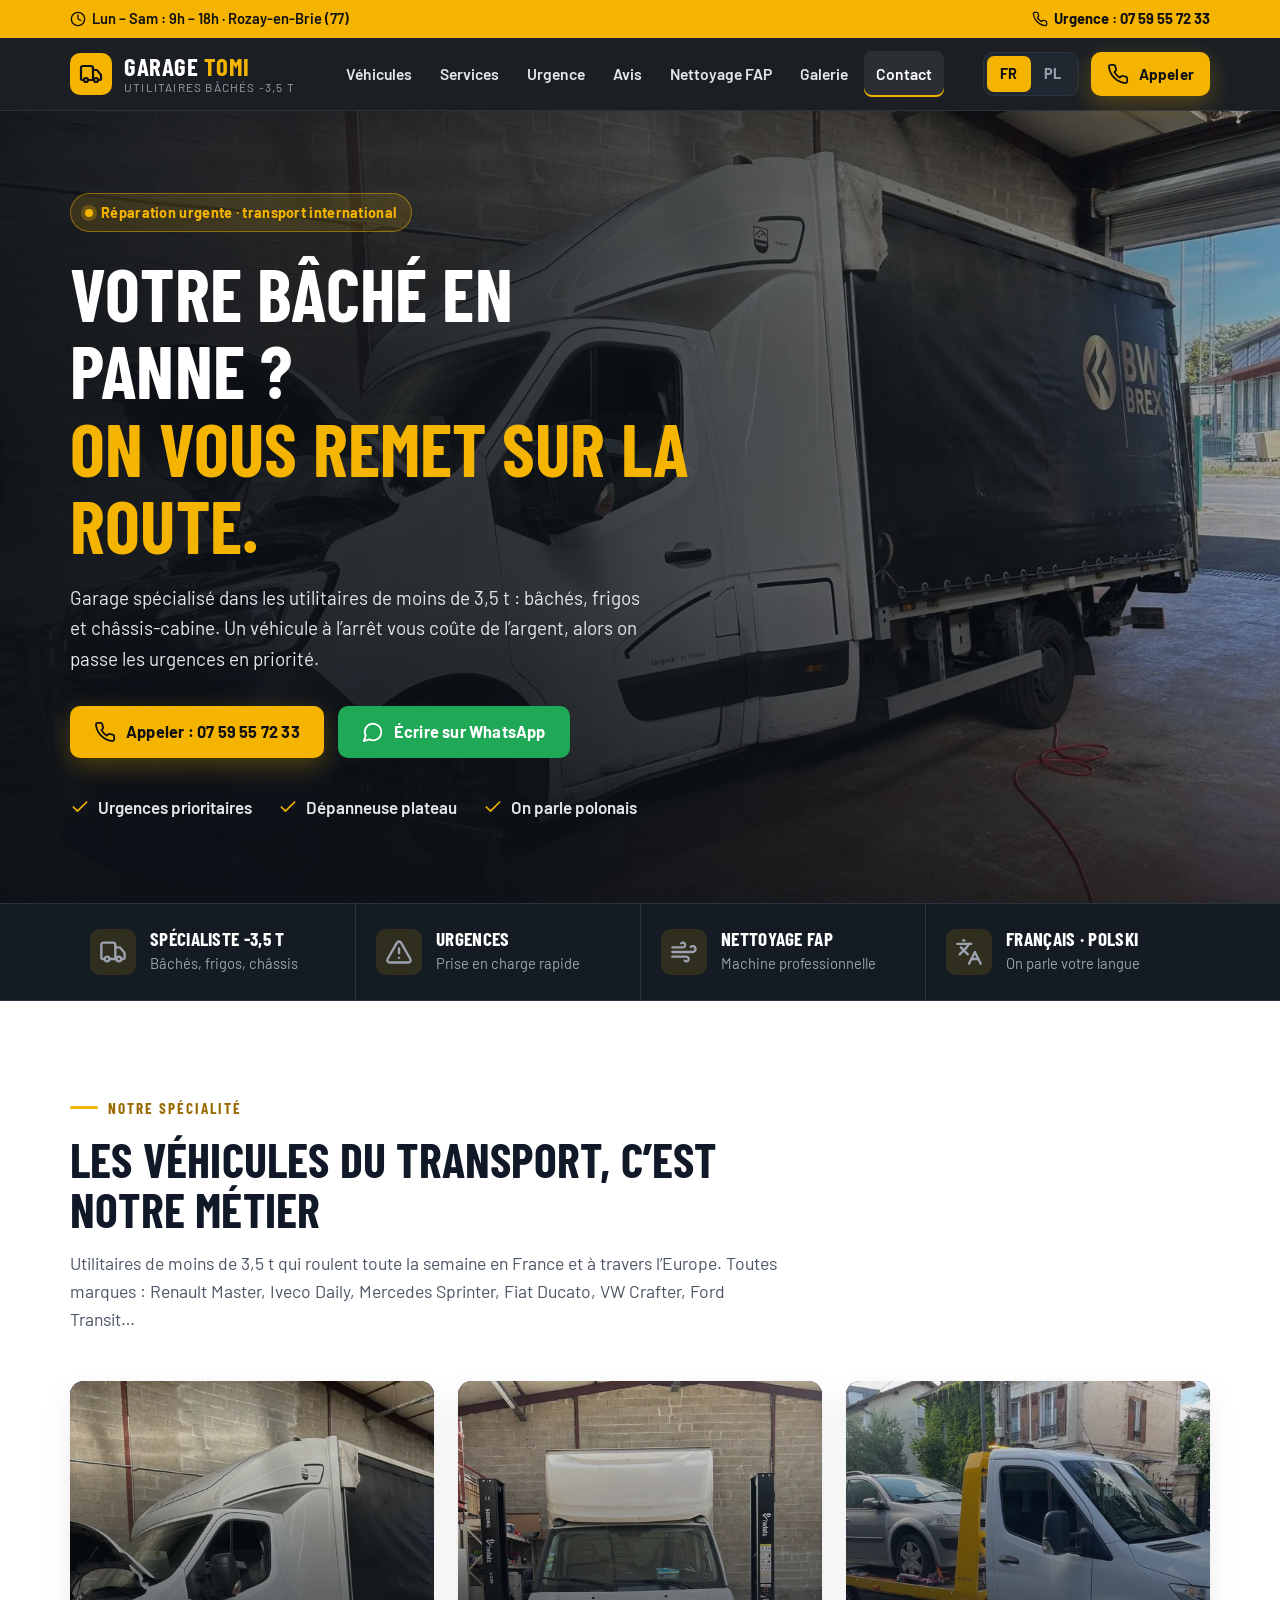
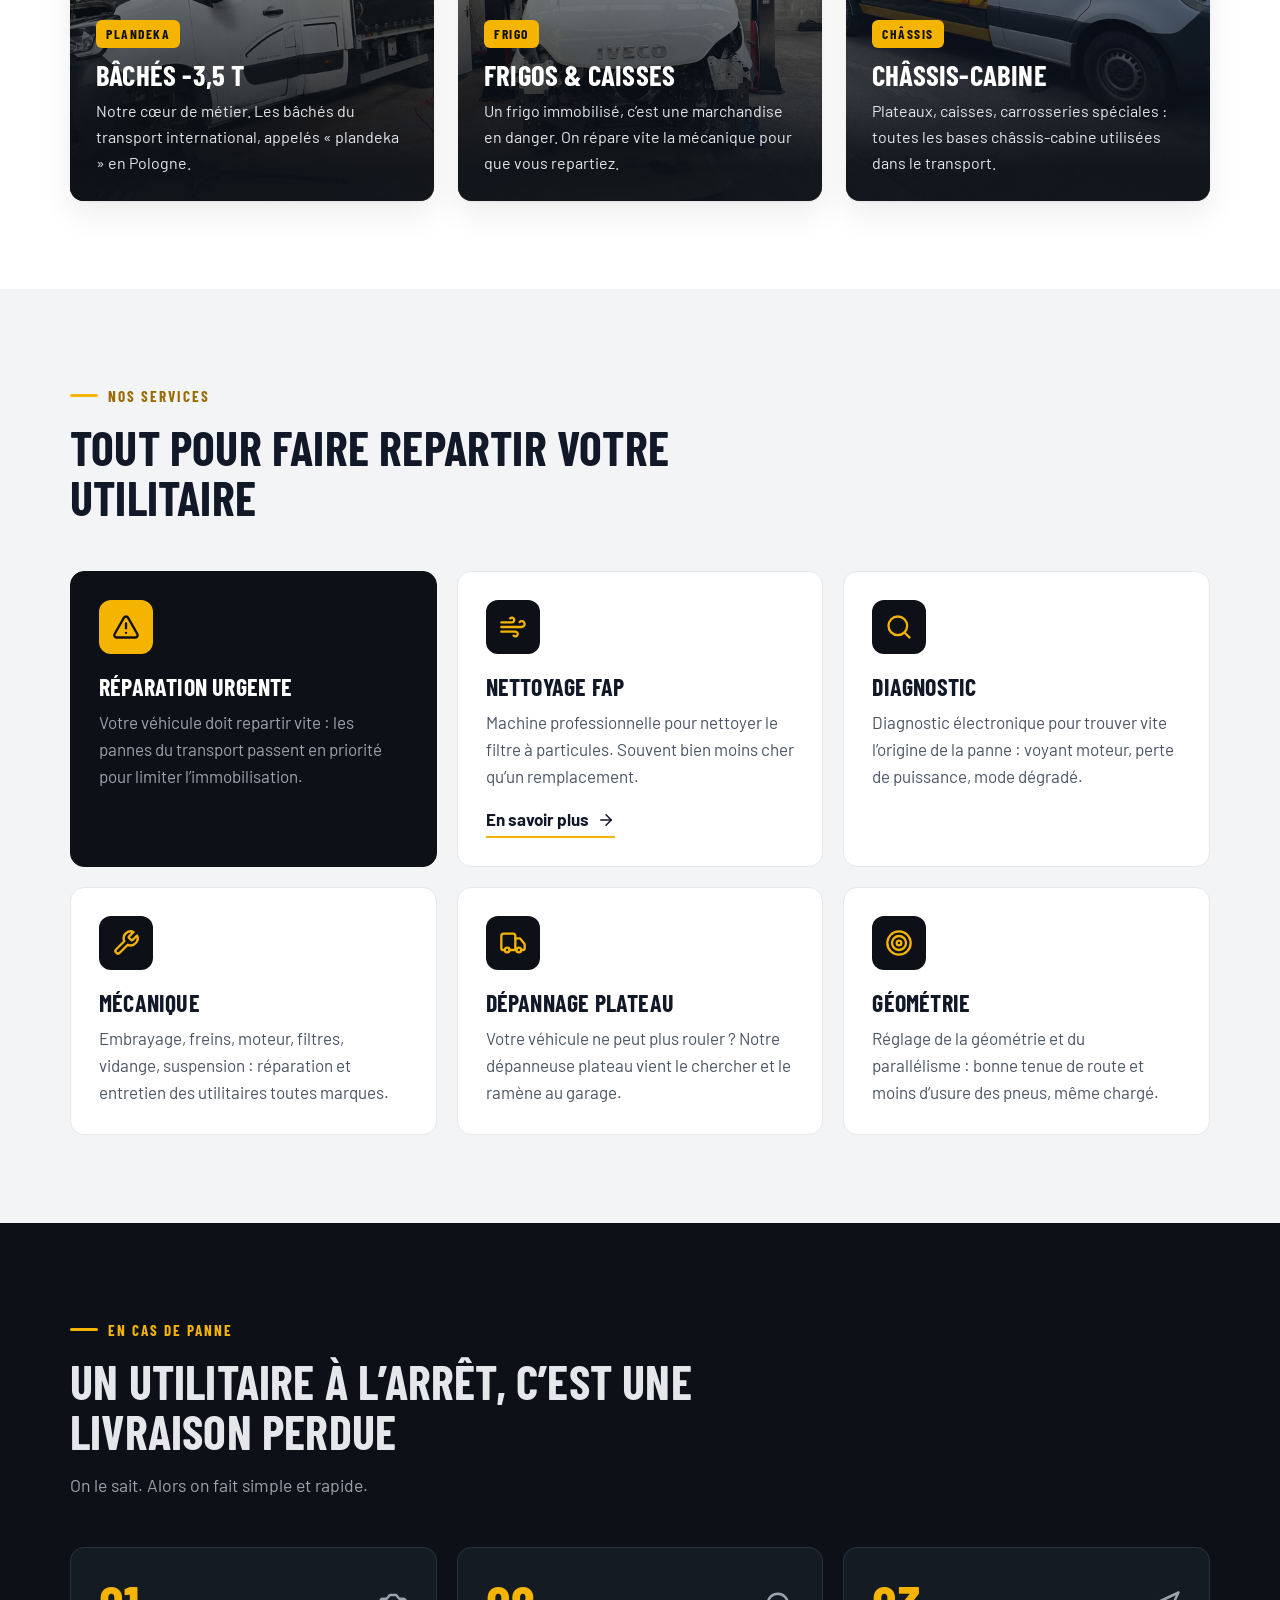
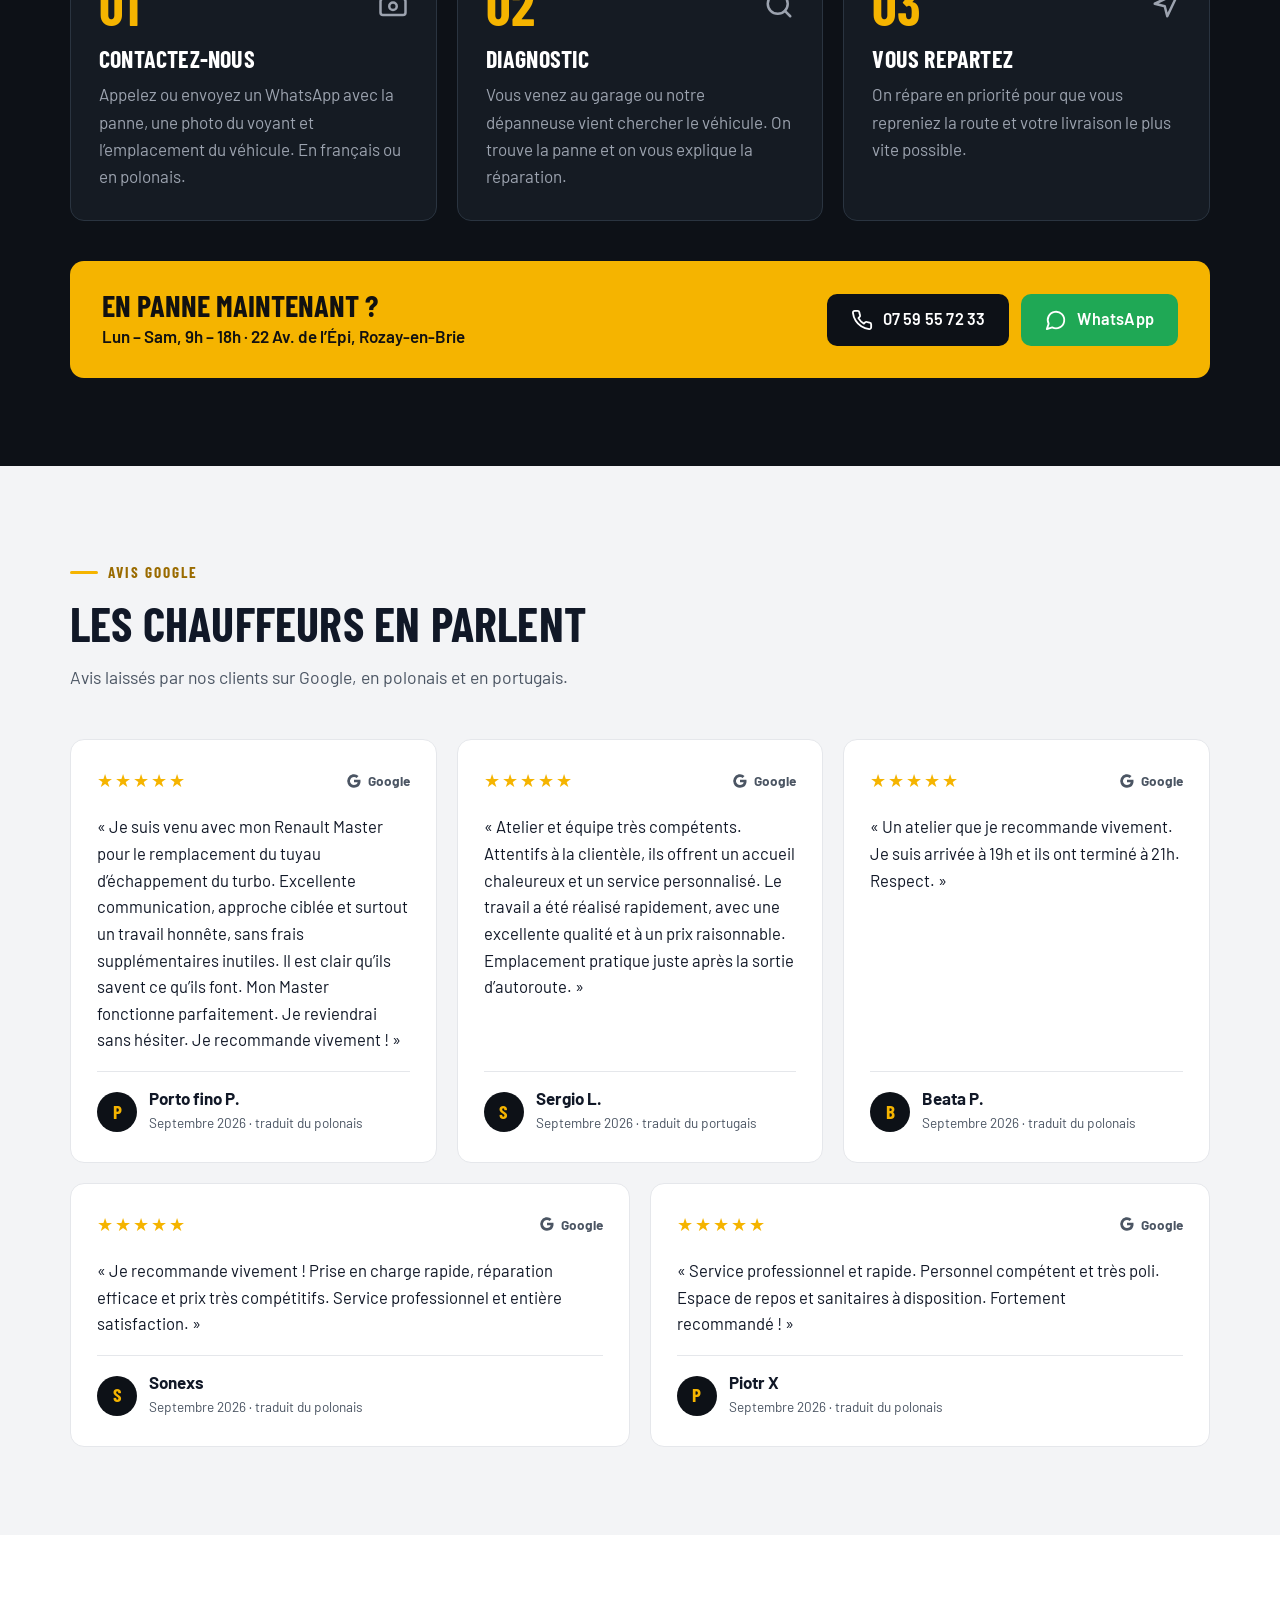
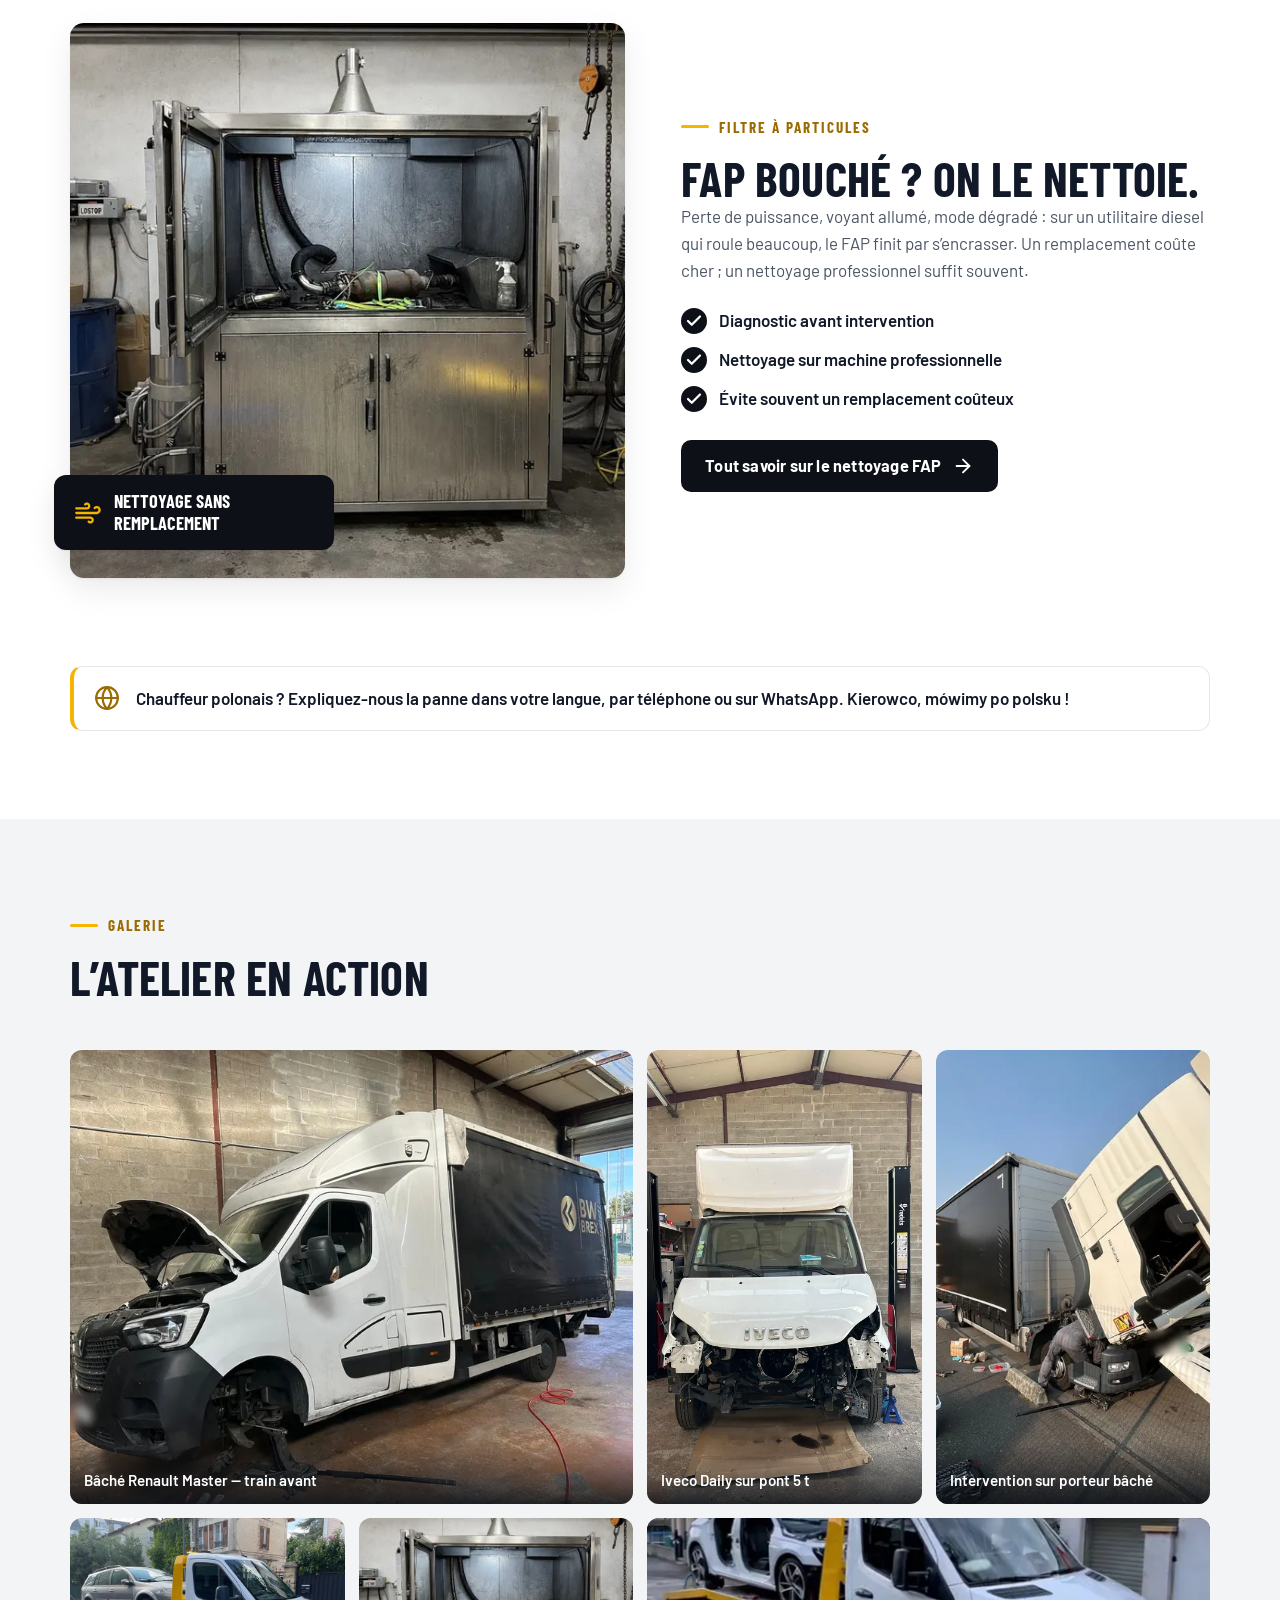
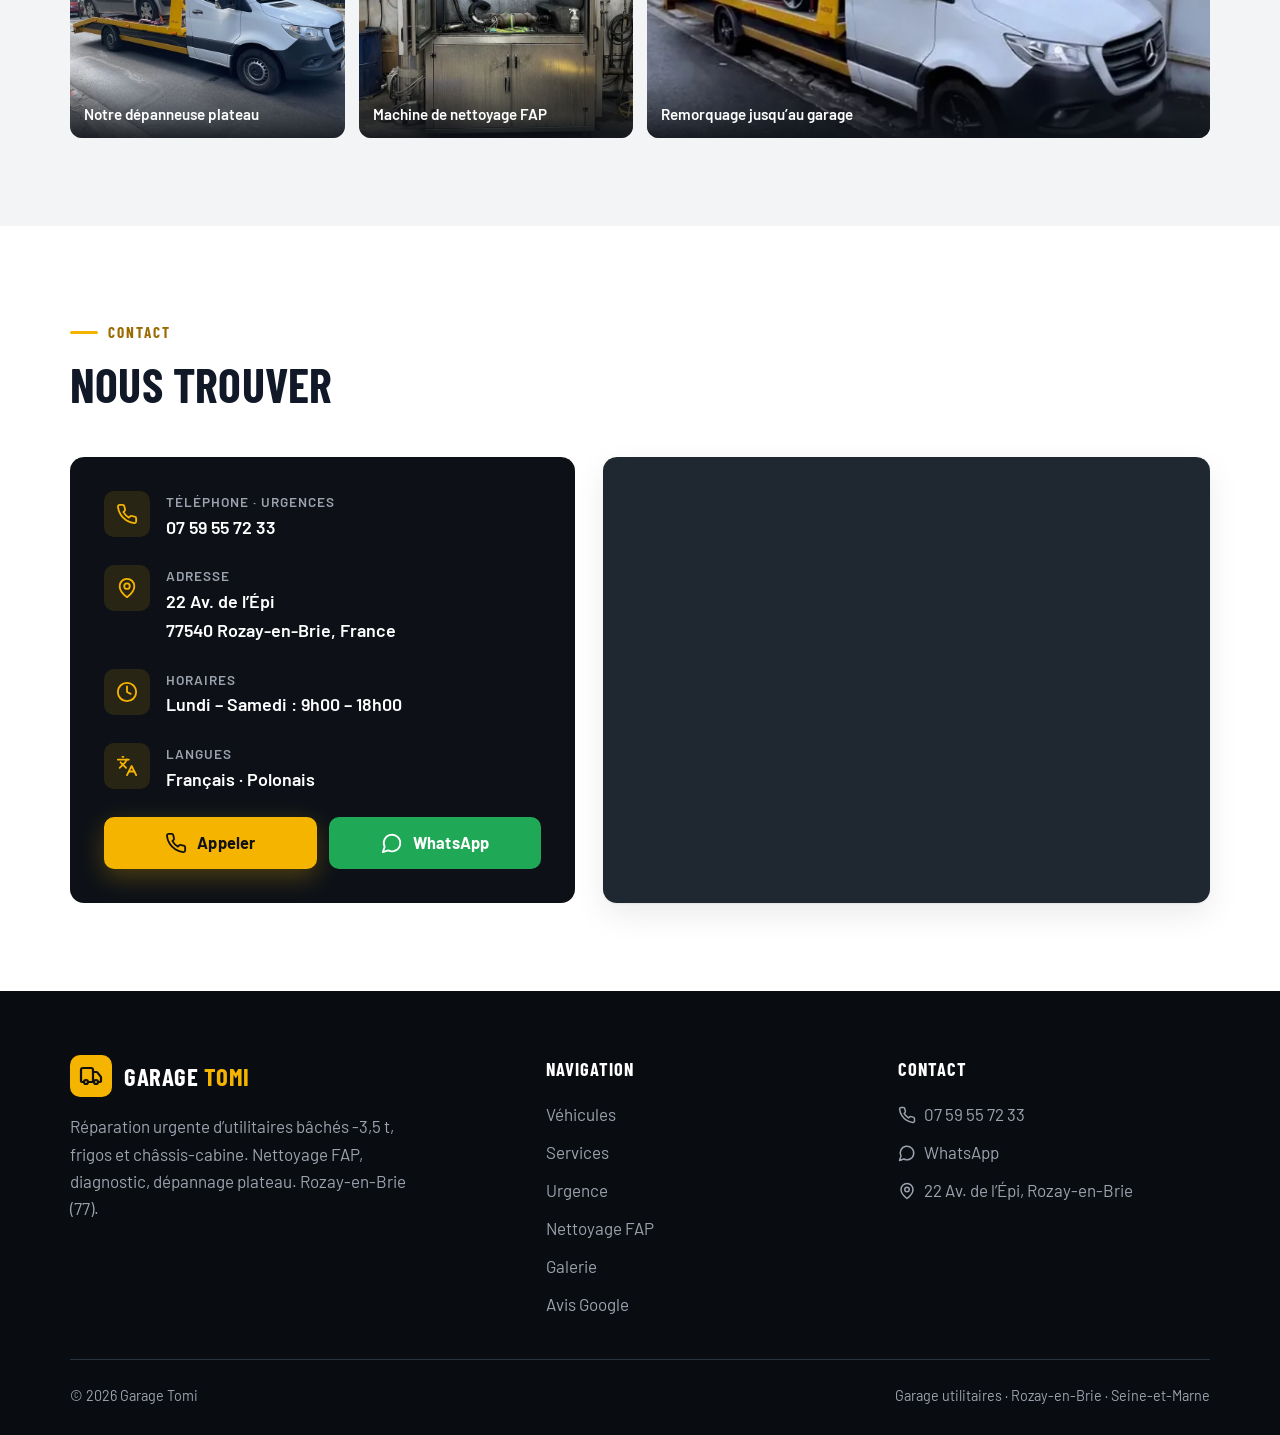
==== commit a253b3bb: "Refonte complète du site : design pro, photos réelles, avis Google - Nouveau design (graphite + jaun" ====
--- a/index.html
+++ b/index.html
@@ -2,445 +2,591 @@
 <html lang="fr">
 <head>
   <meta charset="UTF-8" />
-  <meta name="viewport" content="width=device-width, initial-scale=1.0" />
-  <title>Garage Tomi - Réparation utilitaires bâchés -3,5 t | Rozay-en-Brie</title>
-  <meta
-    name="description"
-    content="Garage Tomi à Rozay-en-Brie (77) : réparation urgente d’utilitaires bâchés -3,5 t (plandeka), frigos et châssis-cabine du transport international. Nettoyage FAP, diagnostic, dépannage. On parle polonais."
-  />
+  <meta name="viewport" content="width=device-width, initial-scale=1" />
+  <title data-fr="Garage Tomi — Réparation urgente utilitaires bâchés -3,5 t | Rozay-en-Brie" data-pl="Garage Tomi — Pilne naprawy busów z plandeką do 3,5 t | Rozay-en-Brie">Garage Tomi — Réparation urgente utilitaires bâchés -3,5 t | Rozay-en-Brie</title>
+  <meta name="description"
+    content="Garage Tomi à Rozay-en-Brie (77) : réparation urgente d’utilitaires bâchés -3,5 t (plandeka), frigos et châssis-cabine du transport international. Nettoyage FAP, diagnostic, dépannage plateau. On parle polonais."
+    data-fr="Garage Tomi à Rozay-en-Brie (77) : réparation urgente d’utilitaires bâchés -3,5 t (plandeka), frigos et châssis-cabine du transport international. Nettoyage FAP, diagnostic, dépannage plateau. On parle polonais."
+    data-pl="Garage Tomi w Rozay-en-Brie (77, Francja): pilne naprawy busów z plandeką do 3,5 t, chłodni i podwozi z kabiną w transporcie międzynarodowym. Czyszczenie FAP, diagnostyka, laweta. Mówimy po polsku." />
+  <meta name="theme-color" content="#0d1117" />
+  <link rel="icon" href="data:image/svg+xml,%3Csvg xmlns='http://www.w3.org/2000/svg' viewBox='0 0 64 64'%3E%3Crect width='64' height='64' rx='14' fill='%23f5b400'/%3E%3Ctext x='32' y='45' font-family='Arial' font-weight='700' font-size='36' text-anchor='middle' fill='%23111'%3ET%3C/text%3E%3C/svg%3E" />
+
+  <meta property="og:title" content="Garage Tomi — utilitaires bâchés -3,5 t" />
+  <meta property="og:description" content="Réparation urgente de bâchés, frigos et châssis-cabine. FR / PL. Rozay-en-Brie (77)." />
+  <meta property="og:image" content="https://teo112345.github.io/Garaz-tomi/images/atelier-master-bache-1600.webp" />
+  <meta property="og:type" content="website" />
+
+  <link rel="preconnect" href="https://fonts.googleapis.com" />
+  <link rel="preconnect" href="https://fonts.gstatic.com" crossorigin />
+  <link href="https://fonts.googleapis.com/css2?family=Barlow+Condensed:wght@600;700&family=Barlow:wght@400;500;600;700&display=swap&subset=latin-ext" rel="stylesheet" />
+  <link rel="preload" as="image" href="images/atelier-master-bache-1600.webp" imagesrcset="images/atelier-master-bache-800.webp 800w, images/atelier-master-bache-1600.webp 1600w" imagesizes="100vw" />
   <link rel="stylesheet" href="style.css" />
+
+  <script type="application/ld+json">
+  {
+    "@context": "https://schema.org",
+    "@type": "AutoRepair",
+    "name": "Garage Tomi",
+    "description": "Réparation urgente d'utilitaires bâchés -3,5 t, frigos et châssis-cabine. Nettoyage FAP, diagnostic, dépannage plateau.",
+    "url": "https://teo112345.github.io/Garaz-tomi/",
+    "telephone": "+33759557233",
+    "image": "https://teo112345.github.io/Garaz-tomi/images/atelier-master-bache-1600.webp",
+    "address": {
+      "@type": "PostalAddress",
+      "streetAddress": "22 Av. de l'Épi",
+      "postalCode": "77540",
+      "addressLocality": "Rozay-en-Brie",
+      "addressCountry": "FR"
+    },
+    "openingHoursSpecification": [{
+      "@type": "OpeningHoursSpecification",
+      "dayOfWeek": ["Monday", "Tuesday", "Wednesday", "Thursday", "Friday", "Saturday"],
+      "opens": "09:00",
+      "closes": "18:00"
+    }],
+    "knowsLanguage": ["fr", "pl"]
+  }
+  </script>
 </head>
 <body>
 
-  <!-- HEADER -->
-  <header>
-    <div class="container navbar">
-      <a href="index.html" class="logo">Garage <span>Tomi</span></a>
-
-      <div class="menu-toggle" id="menu-toggle">☰</div>
-
-      <nav class="nav-links" id="nav-links">
-        <a href="index.html" class="active" data-fr="Accueil" data-pl="Strona główna">Accueil</a>
-        <a href="fap.html" data-fr="Nettoyage Fap" data-pl="Czyszczenie Fap">Nettoyage Fap</a>        
-        <a href="service.html" data-fr="Services" data-pl="Usługi">Services</a>
-        <a href="avis.html" data-fr="Avis" data-pl="Opinie">Avis</a>
-        <a href="galerie.html" data-fr="Galerie" data-pl="Galeria">Galerie</a>
-        <a href="contact.html" data-fr="Contact" data-pl="Kontakt">Contact</a>      
-      </nav>
-
-      <div class="lang-switch">
-        <button class="lang-btn" onclick="setLanguage('fr')">FR</button>
-        <button class="lang-btn" onclick="setLanguage('pl')">PL</button>
-      </div>
-    </div>
-  </header>
-
-  <!-- OVERLAY MENU -->
-  <div class="menu-overlay" id="menu-overlay"></div>
-
-  <!-- INFO STRIP -->
-  <div class="info-strip">
-    <div class="container">
-      <div class="info-item" data-fr="Spécialiste utilitaires bâchés -3,5 t" data-pl="Specjalista od busów z plandeką do 3,5 t">
-        Spécialiste utilitaires bâchés -3,5 t
-      </div>
-      <div class="info-item" data-fr="Réparations urgentes" data-pl="Pilne naprawy">
-        Réparations urgentes
-      </div>
-      <div class="info-item" data-fr="Nettoyage FAP" data-pl="Czyszczenie FAP">
-        Nettoyage FAP
-      </div>
-      <div class="info-item" data-fr="On parle français et polonais" data-pl="Mówimy po polsku i po francusku">
-        On parle français et polonais
-      </div>
-    </div>
+<!-- ICONES (Lucide, licence ISC) -->
+<svg width="0" height="0" style="position:absolute" aria-hidden="true">
+  <symbol id="i-phone" viewBox="0 0 24 24"><path d="M22 16.92v3a2 2 0 0 1-2.18 2 19.79 19.79 0 0 1-8.63-3.07 19.5 19.5 0 0 1-6-6 19.79 19.79 0 0 1-3.07-8.67A2 2 0 0 1 4.11 2h3a2 2 0 0 1 2 1.72 12.84 12.84 0 0 0 .7 2.81 2 2 0 0 1-.45 2.11L8.09 9.91a16 16 0 0 0 6 6l1.27-1.27a2 2 0 0 1 2.11-.45 12.84 12.84 0 0 0 2.81.7A2 2 0 0 1 22 16.92z"/></symbol>
+  <symbol id="i-chat" viewBox="0 0 24 24"><path d="M7.9 20A9 9 0 1 0 4 16.1L2 22Z"/></symbol>
+  <symbol id="i-wrench" viewBox="0 0 24 24"><path d="M14.7 6.3a1 1 0 0 0 0 1.4l1.6 1.6a1 1 0 0 0 1.4 0l3.77-3.77a6 6 0 0 1-7.94 7.94l-6.91 6.91a2.12 2.12 0 0 1-3-3l6.91-6.91a6 6 0 0 1 7.94-7.94l-3.76 3.76z"/></symbol>
+  <symbol id="i-truck" viewBox="0 0 24 24"><path d="M14 18V6a2 2 0 0 0-2-2H4a2 2 0 0 0-2 2v11a1 1 0 0 0 1 1h2"/><path d="M15 18H9"/><path d="M19 18h2a1 1 0 0 0 1-1v-3.65a1 1 0 0 0-.22-.624l-3.48-4.35A1 1 0 0 0 17.52 8H14"/><circle cx="17" cy="18" r="2"/><circle cx="7" cy="18" r="2"/></symbol>
+  <symbol id="i-alert" viewBox="0 0 24 24"><path d="m21.73 18-8-14a2 2 0 0 0-3.48 0l-8 14A2 2 0 0 0 4 21h16a2 2 0 0 0 1.73-3"/><path d="M12 9v4"/><path d="M12 17h.01"/></symbol>
+  <symbol id="i-search" viewBox="0 0 24 24"><circle cx="11" cy="11" r="8"/><path d="m21 21-4.3-4.3"/></symbol>
+  <symbol id="i-wind" viewBox="0 0 24 24"><path d="M17.7 7.7a2.5 2.5 0 1 1 1.8 4.3H2"/><path d="M9.6 4.6A2 2 0 1 1 11 8H2"/><path d="M12.6 19.4A2 2 0 1 0 14 16H2"/></symbol>
+  <symbol id="i-target" viewBox="0 0 24 24"><circle cx="12" cy="12" r="10"/><circle cx="12" cy="12" r="6"/><circle cx="12" cy="12" r="2"/></symbol>
+  <symbol id="i-pin" viewBox="0 0 24 24"><path d="M20 10c0 6-8 12-8 12s-8-6-8-12a8 8 0 0 1 16 0Z"/><circle cx="12" cy="10" r="3"/></symbol>
+  <symbol id="i-clock" viewBox="0 0 24 24"><circle cx="12" cy="12" r="10"/><polyline points="12 6 12 12 16 14"/></symbol>
+  <symbol id="i-check" viewBox="0 0 24 24"><path d="M20 6 9 17l-5-5"/></symbol>
+  <symbol id="i-lang" viewBox="0 0 24 24"><path d="m5 8 6 6"/><path d="m4 14 6-6 2-3"/><path d="M2 5h12"/><path d="M7 2h1"/><path d="m22 22-5-10-5 10"/><path d="M14 18h6"/></symbol>
+  <symbol id="i-arrow" viewBox="0 0 24 24"><path d="M5 12h14"/><path d="m12 5 7 7-7 7"/></symbol>
+  <symbol id="i-menu" viewBox="0 0 24 24"><line x1="4" x2="20" y1="12" y2="12"/><line x1="4" x2="20" y1="6" y2="6"/><line x1="4" x2="20" y1="18" y2="18"/></symbol>
+  <symbol id="i-x" viewBox="0 0 24 24"><path d="M18 6 6 18"/><path d="m6 6 12 12"/></symbol>
+  <symbol id="i-camera" viewBox="0 0 24 24"><path d="M14.5 4h-5L7 7H4a2 2 0 0 0-2 2v9a2 2 0 0 0 2 2h16a2 2 0 0 0 2-2V9a2 2 0 0 0-2-2h-3l-2.5-3z"/><circle cx="12" cy="13" r="3"/></symbol>
+  <symbol id="i-road" viewBox="0 0 24 24"><polygon points="3 11 22 2 13 21 11 13 3 11"/></symbol>
+  <symbol id="i-google" viewBox="0 0 24 24"><path d="M21.8 12.2c0-.7-.1-1.4-.2-2H12v3.8h5.5a4.7 4.7 0 0 1-2 3.1v2.6h3.3c1.9-1.8 3-4.4 3-7.5z"/><path d="M12 22c2.7 0 5-.9 6.8-2.4l-3.3-2.6c-.9.6-2.1 1-3.5 1-2.7 0-4.9-1.8-5.7-4.2H2.9v2.6A10 10 0 0 0 12 22z"/><path d="M6.3 13.8a6 6 0 0 1 0-3.8V7.4H2.9a10 10 0 0 0 0 9z"/><path d="M12 5.9c1.5 0 2.9.5 3.9 1.5l2.9-2.9A10 10 0 0 0 2.9 7.4L6.3 10C7.1 7.7 9.3 5.9 12 5.9z"/></symbol>
+  <symbol id="i-globe" viewBox="0 0 24 24"><circle cx="12" cy="12" r="10"/><path d="M12 2a14.5 14.5 0 0 0 0 20 14.5 14.5 0 0 0 0-20"/><path d="M2 12h20"/></symbol>
+</svg>
+
+<a class="skip-link" href="#main" data-fr="Aller au contenu" data-pl="Przejdź do treści">Aller au contenu</a>
+
+<!-- BARRE D'URGENCE -->
+<div class="topbar">
+  <div class="container">
+    <span class="topbar-hours">
+      <svg class="icon"><use href="#i-clock"/></svg>
+      <span data-fr="Lun – Sam : 9h – 18h · Rozay-en-Brie (77)" data-pl="Pon – Sob: 9:00 – 18:00 · Rozay-en-Brie (77)">Lun – Sam : 9h – 18h · Rozay-en-Brie (77)</span>
+    </span>
+    <a href="tel:+33759557233">
+      <svg class="icon"><use href="#i-phone"/></svg>
+      <span data-fr="Urgence : 07 59 55 72 33" data-pl="Pilne: +33 7 59 55 72 33">Urgence : 07 59 55 72 33</span>
+    </a>
   </div>
+</div>
+
+<!-- EN-TÊTE -->
+<header class="site-header">
+  <div class="container navbar">
+    <a href="index.html" class="logo" aria-label="Garage Tomi">
+      <span class="logo-mark"><svg class="icon"><use href="#i-truck"/></svg></span>
+      <span class="logo-text">
+        <span class="logo-name">Garage <span>Tomi</span></span>
+        <span class="logo-tag" data-fr="Utilitaires bâchés -3,5 t" data-pl="Busy z plandeką do 3,5 t">Utilitaires bâchés -3,5 t</span>
+      </span>
+    </a>
+
+    <nav class="nav-links" id="nav-links" aria-label="Menu principal">
+      <a href="#vehicules" data-fr="Véhicules" data-pl="Pojazdy">Véhicules</a>
+      <a href="#services" data-fr="Services" data-pl="Usługi">Services</a>
+      <a href="#urgence" data-fr="Urgence" data-pl="Awaria">Urgence</a>
+      <a href="#avis" data-fr="Avis" data-pl="Opinie">Avis</a>
+      <a href="fap.html" data-fr="Nettoyage FAP" data-pl="Czyszczenie FAP">Nettoyage FAP</a>
+      <a href="#galerie" data-fr="Galerie" data-pl="Galeria">Galerie</a>
+      <a href="#contact" data-fr="Contact" data-pl="Kontakt">Contact</a>
+    </nav>
+
+    <div class="nav-actions">
+      <div class="lang-switch" role="group" aria-label="Langue / Język">
+        <button class="lang-btn" data-lang="fr" aria-pressed="true">FR</button>
+        <button class="lang-btn" data-lang="pl" aria-pressed="false">PL</button>
+      </div>
+      <a href="tel:+33759557233" class="btn btn-primary nav-call">
+        <svg class="icon"><use href="#i-phone"/></svg>
+        <span class="label" data-fr="Appeler" data-pl="Zadzwoń">Appeler</span>
+      </a>
+      <button class="menu-toggle" id="menu-toggle" aria-expanded="false" aria-controls="nav-links" data-fr-aria="Ouvrir le menu" data-pl-aria="Otwórz menu" aria-label="Ouvrir le menu">
+        <svg class="icon"><use href="#i-menu"/></svg>
+      </button>
+    </div>
+  </div>
+</header>
+
+<main id="main">
 
   <!-- HERO -->
-  <section class="hero">
+  <section class="hero" aria-labelledby="hero-title">
+    <div class="hero-bg">
+      <img src="images/atelier-master-bache-1600.webp"
+           srcset="images/atelier-master-bache-800.webp 800w, images/atelier-master-bache-1600.webp 1600w"
+           sizes="100vw" width="1600" height="1200" fetchpriority="high"
+           alt="Renault Master bâché en réparation dans l’atelier Garage Tomi"
+           data-fr-alt="Renault Master bâché en réparation dans l’atelier Garage Tomi"
+           data-pl-alt="Renault Master z plandeką w naprawie w warsztacie Garage Tomi" />
+    </div>
     <div class="container">
       <div class="hero-content">
-        <h1
-          data-fr="Garage spécialisé utilitaires bâchés -3,5 t"
-          data-pl="Warsztat dla busów z plandeką do 3,5 t"
-        >
-          Garage spécialisé utilitaires bâchés -3,5 t
+        <span class="badge"><span class="dot"></span><span data-fr="Réparation urgente · transport international" data-pl="Pilne naprawy · transport międzynarodowy">Réparation urgente · transport international</span></span>
+        <h1 id="hero-title">
+          <span data-fr="Votre bâché en panne ?" data-pl="Twoja plandeka stoi?">Votre bâché en panne ?</span>
+          <span class="hl" data-fr="On vous remet sur la route." data-pl="Szybko wrócisz na trasę.">On vous remet sur la route.</span>
         </h1>
-
-        <p
-          data-fr="Bâchés, frigos, châssis-cabine : votre utilitaire ne peut pas rester à l’arrêt. Nous réparons en urgence les véhicules du transport international pour vous remettre sur la route au plus vite."
-          data-pl="Plandeki, chłodnie, podwozia z kabiną: Twój bus nie może stać. Naprawiamy pilnie pojazdy transportu międzynarodowego, żebyś jak najszybciej wrócił na trasę."
-        >
-          Bâchés, frigos, châssis-cabine : votre utilitaire ne peut pas rester à l’arrêt. Nous réparons en urgence les véhicules du transport international pour vous remettre sur la route au plus vite.
+        <p class="hero-lead" data-fr="Garage spécialisé dans les utilitaires de moins de 3,5 t : bâchés, frigos et châssis-cabine. Un véhicule à l’arrêt vous coûte de l’argent, alors on passe les urgences en priorité."
+           data-pl="Warsztat specjalizujący się w pojazdach do 3,5 t: plandeki, chłodnie i podwozia z kabiną. Każdy dzień postoju kosztuje, dlatego pilne naprawy robimy w pierwszej kolejności.">
+          Garage spécialisé dans les utilitaires de moins de 3,5 t : bâchés, frigos et châssis-cabine. Un véhicule à l’arrêt vous coûte de l’argent, alors on passe les urgences en priorité.
         </p>
-
         <div class="hero-buttons">
-          <a
-            href="tel:+33759557233"
-            class="btn"
-            data-fr="📞 Urgence : 07 59 55 72 33"
-            data-pl="📞 Pilne: +33 7 59 55 72 33"
-          >
-            📞 Urgence : 07 59 55 72 33
+          <a href="tel:+33759557233" class="btn btn-primary">
+            <svg class="icon"><use href="#i-phone"/></svg>
+            <span data-fr="Appeler : 07 59 55 72 33" data-pl="Zadzwoń: +33 7 59 55 72 33">Appeler : 07 59 55 72 33</span>
           </a>
-
-          <a
-            href="https://wa.me/33759557233"
-            target="_blank"
-            class="btn-outline"
-            data-fr="💬 WhatsApp"
-            data-pl="💬 WhatsApp"
-          >
-            💬 WhatsApp
+          <a href="https://wa.me/33759557233" data-wa target="_blank" rel="noopener" class="btn btn-whatsapp">
+            <svg class="icon"><use href="#i-chat"/></svg>
+            <span data-fr="Écrire sur WhatsApp" data-pl="Napisz na WhatsApp">Écrire sur WhatsApp</span>
           </a>
         </div>
-      </div>
-    </div>
-  </section>
-
-  <!-- VEHICULES -->
-  <section>
-    <div class="container">
-      <h2
-        class="section-title"
-        data-fr="Les véhicules que nous prenons en charge"
-        data-pl="Pojazdy, którymi się zajmujemy"
-      >
-        Les véhicules que nous prenons en charge
-      </h2>
-
-      <p
-        class="section-subtitle"
-        data-fr="Utilitaires de moins de 3,5 t utilisés pour le transport de marchandises en France et à l’international."
-        data-pl="Pojazdy dostawcze do 3,5 t wykorzystywane w transporcie towarów we Francji i za granicą."
-      >
-        Utilitaires de moins de 3,5 t utilisés pour le transport de marchandises en France et à l’international.
-      </p>
-
-      <div class="grid grid-3">
-        <div class="card service-card">
-          <div class="service-icon">🚚</div>
-          <h3 data-fr="Utilitaires bâchés" data-pl="Busy z plandeką">Utilitaires bâchés</h3>
-          <p
-            data-fr="Notre spécialité : les bâchés -3,5 t, appelés « plandeka » en Pologne, qui roulent toute la semaine à travers l’Europe."
-            data-pl="Nasza specjalność: plandeki do 3,5 t, które jeżdżą cały tydzień po całej Europie."
-          >
-            Notre spécialité : les bâchés -3,5 t, appelés « plandeka » en Pologne, qui roulent toute la semaine à travers l’Europe.
-          </p>
-        </div>
-
-        <div class="card service-card">
-          <div class="service-icon">❄️</div>
-          <h3 data-fr="Utilitaires frigorifiques" data-pl="Busy chłodnie">Utilitaires frigorifiques</h3>
-          <p
-            data-fr="Un frigo immobilisé, c’est une marchandise en danger. Nous intervenons rapidement sur la mécanique du véhicule."
-            data-pl="Unieruchomiona chłodnia to zagrożony towar. Szybko zajmujemy się mechaniką pojazdu."
-          >
-            Un frigo immobilisé, c’est une marchandise en danger. Nous intervenons rapidement sur la mécanique du véhicule.
-          </p>
-        </div>
-
-        <div class="card service-card">
-          <div class="service-icon">🛻</div>
-          <h3 data-fr="Châssis-cabine" data-pl="Podwozia z kabiną">Châssis-cabine</h3>
-          <p
-            data-fr="Sprinter, Master, Daily, Ducato, Crafter, Transit… toutes les bases châssis-cabine utilisées dans le transport."
-            data-pl="Sprinter, Master, Daily, Ducato, Crafter, Transit… wszystkie podwozia z kabiną używane w transporcie."
-          >
-            Sprinter, Master, Daily, Ducato, Crafter, Transit… toutes les bases châssis-cabine utilisées dans le transport.
-          </p>
-        </div>
-      </div>
-    </div>
-  </section>
-
-  <!-- URGENCE -->
-  <section>
-    <div class="container content-block">
-      <div class="content-text">
-        <h2
-          data-fr="Un utilitaire à l’arrêt, c’est une livraison perdue"
-          data-pl="Stojący bus to stracony kurs"
-        >
-          Un utilitaire à l’arrêt, c’est une livraison perdue
-        </h2>
-
-        <p
-          data-fr="Dans le transport, chaque heure d’immobilisation coûte cher. C’est pour cela que nous faisons passer en priorité les véhicules en panne qui doivent repartir vite."
-          data-pl="W transporcie każda godzina postoju kosztuje. Dlatego w pierwszej kolejności zajmujemy się pojazdami, które muszą szybko wrócić na trasę."
-        >
-          Dans le transport, chaque heure d’immobilisation coûte cher. C’est pour cela que nous faisons passer en priorité les véhicules en panne qui doivent repartir vite.
+        <ul class="hero-points">
+          <li><svg class="icon"><use href="#i-check"/></svg><span data-fr="Urgences prioritaires" data-pl="Pilne naprawy bez kolejki">Urgences prioritaires</span></li>
+          <li><svg class="icon"><use href="#i-check"/></svg><span data-fr="Dépanneuse plateau" data-pl="Własna laweta">Dépanneuse plateau</span></li>
+          <li><svg class="icon"><use href="#i-check"/></svg><span data-fr="On parle polonais" data-pl="Mówimy po polsku">On parle polonais</span></li>
+        </ul>
+      </div>
+    </div>
+  </section>
+
+  <!-- BANDEAU CONFIANCE -->
+  <div class="strip">
+    <div class="container strip-grid">
+      <div class="strip-item">
+        <span class="strip-icon"><svg class="icon icon-lg"><use href="#i-truck"/></svg></span>
+        <div><strong data-fr="Spécialiste -3,5 t" data-pl="Specjalista do 3,5 t">Spécialiste -3,5 t</strong><span data-fr="Bâchés, frigos, châssis" data-pl="Plandeki, chłodnie, podwozia">Bâchés, frigos, châssis</span></div>
+      </div>
+      <div class="strip-item">
+        <span class="strip-icon"><svg class="icon icon-lg"><use href="#i-alert"/></svg></span>
+        <div><strong data-fr="Urgences" data-pl="Awarie">Urgences</strong><span data-fr="Prise en charge rapide" data-pl="Szybka reakcja">Prise en charge rapide</span></div>
+      </div>
+      <div class="strip-item">
+        <span class="strip-icon"><svg class="icon icon-lg"><use href="#i-wind"/></svg></span>
+        <div><strong data-fr="Nettoyage FAP" data-pl="Czyszczenie FAP">Nettoyage FAP</strong><span data-fr="Machine professionnelle" data-pl="Profesjonalna maszyna">Machine professionnelle</span></div>
+      </div>
+      <div class="strip-item">
+        <span class="strip-icon"><svg class="icon icon-lg"><use href="#i-lang"/></svg></span>
+        <div><strong data-fr="Français · Polski" data-pl="Polski · Français">Français · Polski</strong><span data-fr="On parle votre langue" data-pl="Mówimy w Twoim języku">On parle votre langue</span></div>
+      </div>
+    </div>
+  </div>
+
+  <!-- VÉHICULES -->
+  <section id="vehicules" class="section-white">
+    <div class="container">
+      <div class="section-head reveal">
+        <span class="eyebrow" data-fr="Notre spécialité" data-pl="Nasza specjalność">Notre spécialité</span>
+        <h2 data-fr="Les véhicules du transport, c’est notre métier" data-pl="Pojazdy transportowe to nasza codzienność">Les véhicules du transport, c’est notre métier</h2>
+        <p data-fr="Utilitaires de moins de 3,5 t qui roulent toute la semaine en France et à travers l’Europe. Toutes marques : Renault Master, Iveco Daily, Mercedes Sprinter, Fiat Ducato, VW Crafter, Ford Transit…"
+           data-pl="Pojazdy do 3,5 t, które jeżdżą cały tydzień po Francji i całej Europie. Wszystkie marki: Renault Master, Iveco Daily, Mercedes Sprinter, Fiat Ducato, VW Crafter, Ford Transit…">
+          Utilitaires de moins de 3,5 t qui roulent toute la semaine en France et à travers l’Europe. Toutes marques : Renault Master, Iveco Daily, Mercedes Sprinter, Fiat Ducato, VW Crafter, Ford Transit…
         </p>
-
-        <p
-          data-fr="Diagnostic, réparation, nettoyage FAP : nous trouvons la panne et nous la réparons. Si votre véhicule ne peut plus rouler, notre dépanneuse plateau vient le chercher."
-          data-pl="Diagnostyka, naprawa, czyszczenie FAP: znajdujemy usterkę i ją naprawiamy. Jeśli pojazd nie może jechać, przyjedziemy po niego naszą lawetą."
-        >
-          Diagnostic, réparation, nettoyage FAP : nous trouvons la panne et nous la réparons. Si votre véhicule ne peut plus rouler, notre dépanneuse plateau vient le chercher.
+      </div>
+
+      <div class="vehicle-grid">
+        <article class="vehicle-card reveal">
+          <img src="images/atelier-master-bache-800.webp" width="800" height="600" loading="lazy"
+               alt="Utilitaire bâché Renault Master" data-fr-alt="Utilitaire bâché Renault Master" data-pl-alt="Renault Master z plandeką" />
+          <div class="vehicle-body">
+            <span class="vehicle-tag" data-fr="Plandeka" data-pl="Plandeka">Plandeka</span>
+            <h3 data-fr="Bâchés -3,5 t" data-pl="Plandeki do 3,5 t">Bâchés -3,5 t</h3>
+            <p data-fr="Notre cœur de métier. Les bâchés du transport international, appelés « plandeka » en Pologne."
+               data-pl="Nasza główna specjalność. Busy z plandeką w transporcie międzynarodowym.">Notre cœur de métier. Les bâchés du transport international, appelés « plandeka » en Pologne.</p>
+          </div>
+        </article>
+
+        <article class="vehicle-card reveal">
+          <img src="images/atelier-iveco-daily-600.webp" width="600" height="800" loading="lazy"
+               alt="Iveco Daily caisse sur pont élévateur" data-fr-alt="Iveco Daily caisse sur pont élévateur" data-pl-alt="Iveco Daily z zabudową na podnośniku" />
+          <div class="vehicle-body">
+            <span class="vehicle-tag" data-fr="Frigo" data-pl="Chłodnia">Frigo</span>
+            <h3 data-fr="Frigos &amp; caisses" data-pl="Chłodnie i kontenery">Frigos &amp; caisses</h3>
+            <p data-fr="Un frigo immobilisé, c’est une marchandise en danger. On répare vite la mécanique pour que vous repartiez."
+               data-pl="Stojąca chłodnia to zagrożony towar. Szybko naprawiamy mechanikę, żebyś mógł jechać dalej.">Un frigo immobilisé, c’est une marchandise en danger. On répare vite la mécanique pour que vous repartiez.</p>
+          </div>
+        </article>
+
+        <article class="vehicle-card reveal">
+          <img src="images/depanneuse-plateau-800.webp" width="800" height="600" loading="lazy"
+               alt="Châssis-cabine Mercedes Sprinter avec plateau" data-fr-alt="Châssis-cabine Mercedes Sprinter avec plateau" data-pl-alt="Mercedes Sprinter podwozie z kabiną i platformą" />
+          <div class="vehicle-body">
+            <span class="vehicle-tag" data-fr="Châssis" data-pl="Podwozie">Châssis</span>
+            <h3 data-fr="Châssis-cabine" data-pl="Podwozia z kabiną">Châssis-cabine</h3>
+            <p data-fr="Plateaux, caisses, carrosseries spéciales : toutes les bases châssis-cabine utilisées dans le transport."
+               data-pl="Platformy, kontenery, zabudowy specjalne: wszystkie podwozia z kabiną używane w transporcie.">Plateaux, caisses, carrosseries spéciales : toutes les bases châssis-cabine utilisées dans le transport.</p>
+          </div>
+        </article>
+      </div>
+    </div>
+  </section>
+
+  <!-- SERVICES -->
+  <section id="services">
+    <div class="container">
+      <div class="section-head reveal">
+        <span class="eyebrow" data-fr="Nos services" data-pl="Nasze usługi">Nos services</span>
+        <h2 data-fr="Tout pour faire repartir votre utilitaire" data-pl="Wszystko, żeby Twój bus ruszył dalej">Tout pour faire repartir votre utilitaire</h2>
+      </div>
+
+      <div class="service-grid">
+        <article class="service-card featured reveal">
+          <div class="service-icon"><svg class="icon icon-lg"><use href="#i-alert"/></svg></div>
+          <h3 data-fr="Réparation urgente" data-pl="Pilne naprawy">Réparation urgente</h3>
+          <p data-fr="Votre véhicule doit repartir vite : les pannes du transport passent en priorité pour limiter l’immobilisation."
+             data-pl="Twój pojazd musi szybko wrócić na trasę: awarie w transporcie obsługujemy w pierwszej kolejności.">Votre véhicule doit repartir vite : les pannes du transport passent en priorité pour limiter l’immobilisation.</p>
+        </article>
+
+        <article class="service-card reveal">
+          <div class="service-icon"><svg class="icon icon-lg"><use href="#i-wind"/></svg></div>
+          <h3 data-fr="Nettoyage FAP" data-pl="Czyszczenie FAP">Nettoyage FAP</h3>
+          <p data-fr="Machine professionnelle pour nettoyer le filtre à particules. Souvent bien moins cher qu’un remplacement."
+             data-pl="Profesjonalna maszyna do czyszczenia filtra cząstek stałych. Zwykle dużo taniej niż wymiana.">Machine professionnelle pour nettoyer le filtre à particules. Souvent bien moins cher qu’un remplacement.</p>
+          <a href="fap.html" class="link-arrow"><span data-fr="En savoir plus" data-pl="Dowiedz się więcej">En savoir plus</span><svg class="icon"><use href="#i-arrow"/></svg></a>
+        </article>
+
+        <article class="service-card reveal">
+          <div class="service-icon"><svg class="icon icon-lg"><use href="#i-search"/></svg></div>
+          <h3 data-fr="Diagnostic" data-pl="Diagnostyka">Diagnostic</h3>
+          <p data-fr="Diagnostic électronique pour trouver vite l’origine de la panne : voyant moteur, perte de puissance, mode dégradé."
+             data-pl="Diagnostyka komputerowa, żeby szybko znaleźć przyczynę: kontrolka silnika, spadek mocy, tryb awaryjny.">Diagnostic électronique pour trouver vite l’origine de la panne : voyant moteur, perte de puissance, mode dégradé.</p>
+        </article>
+
+        <article class="service-card reveal">
+          <div class="service-icon"><svg class="icon icon-lg"><use href="#i-wrench"/></svg></div>
+          <h3 data-fr="Mécanique" data-pl="Mechanika">Mécanique</h3>
+          <p data-fr="Embrayage, freins, moteur, filtres, vidange, suspension : réparation et entretien des utilitaires toutes marques."
+             data-pl="Sprzęgło, hamulce, silnik, filtry, wymiana oleju, zawieszenie: naprawa i serwis busów wszystkich marek.">Embrayage, freins, moteur, filtres, vidange, suspension : réparation et entretien des utilitaires toutes marques.</p>
+        </article>
+
+        <article class="service-card reveal">
+          <div class="service-icon"><svg class="icon icon-lg"><use href="#i-truck"/></svg></div>
+          <h3 data-fr="Dépannage plateau" data-pl="Laweta">Dépannage plateau</h3>
+          <p data-fr="Votre véhicule ne peut plus rouler ? Notre dépanneuse plateau vient le chercher et le ramène au garage."
+             data-pl="Pojazd nie może jechać? Przyjedziemy po niego naszą lawetą i przywieziemy do warsztatu.">Votre véhicule ne peut plus rouler ? Notre dépanneuse plateau vient le chercher et le ramène au garage.</p>
+        </article>
+
+        <article class="service-card reveal">
+          <div class="service-icon"><svg class="icon icon-lg"><use href="#i-target"/></svg></div>
+          <h3 data-fr="Géométrie" data-pl="Geometria kół">Géométrie</h3>
+          <p data-fr="Réglage de la géométrie et du parallélisme : bonne tenue de route et moins d’usure des pneus, même chargé."
+             data-pl="Ustawienie geometrii i zbieżności: dobre prowadzenie i mniejsze zużycie opon, także z ładunkiem.">Réglage de la géométrie et du parallélisme : bonne tenue de route et moins d’usure des pneus, même chargé.</p>
+        </article>
+      </div>
+    </div>
+  </section>
+
+  <!-- URGENCE : COMMENT ÇA MARCHE -->
+  <section id="urgence" class="section-dark">
+    <div class="container">
+      <div class="section-head reveal">
+        <span class="eyebrow" data-fr="En cas de panne" data-pl="W razie awarii">En cas de panne</span>
+        <h2 data-fr="Un utilitaire à l’arrêt, c’est une livraison perdue" data-pl="Stojący bus to stracony kurs">Un utilitaire à l’arrêt, c’est une livraison perdue</h2>
+        <p data-fr="On le sait. Alors on fait simple et rapide."
+           data-pl="Dobrze to wiemy. Dlatego działamy prosto i szybko.">On le sait. Alors on fait simple et rapide.</p>
+      </div>
+
+      <div class="steps">
+        <div class="step reveal">
+          <div class="step-num">01 <svg class="icon"><use href="#i-camera"/></svg></div>
+          <h3 data-fr="Contactez-nous" data-pl="Skontaktuj się">Contactez-nous</h3>
+          <p data-fr="Appelez ou envoyez un WhatsApp avec la panne, une photo du voyant et l’emplacement du véhicule. En français ou en polonais."
+             data-pl="Zadzwoń lub wyślij WhatsApp: opis usterki, zdjęcie kontrolki i lokalizację pojazdu. Po polsku lub po francusku.">Appelez ou envoyez un WhatsApp avec la panne, une photo du voyant et l’emplacement du véhicule. En français ou en polonais.</p>
+        </div>
+        <div class="step reveal">
+          <div class="step-num">02 <svg class="icon"><use href="#i-search"/></svg></div>
+          <h3 data-fr="Diagnostic" data-pl="Diagnostyka">Diagnostic</h3>
+          <p data-fr="Vous venez au garage ou notre dépanneuse vient chercher le véhicule. On trouve la panne et on vous explique la réparation."
+             data-pl="Przyjeżdżasz do warsztatu albo przyjedziemy po pojazd lawetą. Znajdujemy usterkę i wyjaśniamy, co trzeba naprawić.">Vous venez au garage ou notre dépanneuse vient chercher le véhicule. On trouve la panne et on vous explique la réparation.</p>
+        </div>
+        <div class="step reveal">
+          <div class="step-num">03 <svg class="icon"><use href="#i-road"/></svg></div>
+          <h3 data-fr="Vous repartez" data-pl="Ruszasz w trasę">Vous repartez</h3>
+          <p data-fr="On répare en priorité pour que vous repreniez la route et votre livraison le plus vite possible."
+             data-pl="Naprawiamy priorytetowo, żebyś jak najszybciej wrócił na trasę i dowiózł towar.">On répare en priorité pour que vous repreniez la route et votre livraison le plus vite possible.</p>
+        </div>
+      </div>
+
+      <div class="emergency-cta reveal">
+        <div>
+          <strong data-fr="En panne maintenant ?" data-pl="Masz awarię teraz?">En panne maintenant ?</strong>
+          <span data-fr="Lun – Sam, 9h – 18h · 22 Av. de l’Épi, Rozay-en-Brie" data-pl="Pon – Sob, 9:00 – 18:00 · 22 Av. de l’Épi, Rozay-en-Brie">Lun – Sam, 9h – 18h · 22 Av. de l’Épi, Rozay-en-Brie</span>
+        </div>
+        <div class="btns">
+          <a href="tel:+33759557233" class="btn btn-dark">
+            <svg class="icon"><use href="#i-phone"/></svg><span>07 59 55 72 33</span>
+          </a>
+          <a href="https://wa.me/33759557233" data-wa target="_blank" rel="noopener" class="btn btn-whatsapp">
+            <svg class="icon"><use href="#i-chat"/></svg><span>WhatsApp</span>
+          </a>
+        </div>
+      </div>
+    </div>
+  </section>
+
+  <!-- AVIS -->
+  <section id="avis">
+    <div class="container">
+      <div class="section-head reveal">
+        <span class="eyebrow" data-fr="Avis Google" data-pl="Opinie Google">Avis Google</span>
+        <h2 data-fr="Les chauffeurs en parlent" data-pl="Co mówią kierowcy">Les chauffeurs en parlent</h2>
+        <p data-fr="Avis laissés par nos clients sur Google, en polonais et en portugais." data-pl="Opinie naszych klientów z Google, po polsku i po portugalsku.">Avis laissés par nos clients sur Google, en polonais et en portugais.</p>
+      </div>
+      <div class="review-grid">
+        <figure class="review-card reveal">
+          <div class="review-top">
+            <span class="stars" aria-label="5/5">★★★★★</span>
+            <span class="review-src"><svg class="icon"><use href="#i-google"/></svg>Google</span>
+          </div>
+          <blockquote data-fr="« Je suis venu avec mon Renault Master pour le remplacement du tuyau d’échappement du turbo. Excellente communication, approche ciblée et surtout un travail honnête, sans frais supplémentaires inutiles. Il est clair qu’ils savent ce qu’ils font. Mon Master fonctionne parfaitement. Je reviendrai sans hésiter. Je recommande vivement ! »" data-pl="„Byłem z Renault Masterem na wymianie rury wydechowej turbo. Świetna komunikacja, konkretne podejście, a przede wszystkim uczciwa praca bez zbędnych dodatkowych kosztów. Widać, że wiedzą, co robią. Mój Master działa bez zarzutu. Wrócę bez wahania. Gorąco polecam!”">« Je suis venu avec mon Renault Master pour le remplacement du tuyau d’échappement du turbo. Excellente communication, approche ciblée et surtout un travail honnête, sans frais supplémentaires inutiles. Il est clair qu’ils savent ce qu’ils font. Mon Master fonctionne parfaitement. Je reviendrai sans hésiter. Je recommande vivement ! »</blockquote>
+          <figcaption>
+            <span class="review-avatar" aria-hidden="true">P</span>
+            <span><strong>Porto fino P.</strong><small data-fr="Septembre 2026 · traduit du polonais" data-pl="Wrzesień 2026 · tłumaczenie">Septembre 2026 · traduit du polonais</small></span>
+          </figcaption>
+        </figure>
+        <figure class="review-card reveal">
+          <div class="review-top">
+            <span class="stars" aria-label="5/5">★★★★★</span>
+            <span class="review-src"><svg class="icon"><use href="#i-google"/></svg>Google</span>
+          </div>
+          <blockquote data-fr="« Atelier et équipe très compétents. Attentifs à la clientèle, ils offrent un accueil chaleureux et un service personnalisé. Le travail a été réalisé rapidement, avec une excellente qualité et à un prix raisonnable. Emplacement pratique juste après la sortie d’autoroute. »" data-pl="„Bardzo kompetentny warsztat i zespół. Dbają o klienta, serdecznie przyjmują i podchodzą indywidualnie. Praca wykonana szybko, w doskonałej jakości i w rozsądnej cenie. Dogodna lokalizacja tuż przy zjeździe z autostrady.”">« Atelier et équipe très compétents. Attentifs à la clientèle, ils offrent un accueil chaleureux et un service personnalisé. Le travail a été réalisé rapidement, avec une excellente qualité et à un prix raisonnable. Emplacement pratique juste après la sortie d’autoroute. »</blockquote>
+          <figcaption>
+            <span class="review-avatar" aria-hidden="true">S</span>
+            <span><strong>Sergio L.</strong><small data-fr="Septembre 2026 · traduit du portugais" data-pl="Wrzesień 2026 · tłumaczenie z portugalskiego">Septembre 2026 · traduit du portugais</small></span>
+          </figcaption>
+        </figure>
+        <figure class="review-card reveal">
+          <div class="review-top">
+            <span class="stars" aria-label="5/5">★★★★★</span>
+            <span class="review-src"><svg class="icon"><use href="#i-google"/></svg>Google</span>
+          </div>
+          <blockquote data-fr="« Un atelier que je recommande vivement. Je suis arrivée à 19h et ils ont terminé à 21h. Respect. »" data-pl="„Warsztat godny polecenia. Przyjechałam o 19:00, a panowie skończyli o 21:00. Szacunek.”">« Un atelier que je recommande vivement. Je suis arrivée à 19h et ils ont terminé à 21h. Respect. »</blockquote>
+          <figcaption>
+            <span class="review-avatar" aria-hidden="true">B</span>
+            <span><strong>Beata P.</strong><small data-fr="Septembre 2026 · traduit du polonais" data-pl="Wrzesień 2026 · tłumaczenie">Septembre 2026 · traduit du polonais</small></span>
+          </figcaption>
+        </figure>
+        <figure class="review-card reveal">
+          <div class="review-top">
+            <span class="stars" aria-label="5/5">★★★★★</span>
+            <span class="review-src"><svg class="icon"><use href="#i-google"/></svg>Google</span>
+          </div>
+          <blockquote data-fr="« Je recommande vivement ! Prise en charge rapide, réparation efficace et prix très compétitifs. Service professionnel et entière satisfaction. »" data-pl="„Gorąco polecam! Szybkie przyjęcie, sprawna naprawa i bardzo konkurencyjne ceny. Profesjonalna obsługa i pełne zadowolenie.”">« Je recommande vivement ! Prise en charge rapide, réparation efficace et prix très compétitifs. Service professionnel et entière satisfaction. »</blockquote>
+          <figcaption>
+            <span class="review-avatar" aria-hidden="true">S</span>
+            <span><strong>Sonexs</strong><small data-fr="Septembre 2026 · traduit du polonais" data-pl="Wrzesień 2026 · tłumaczenie">Septembre 2026 · traduit du polonais</small></span>
+          </figcaption>
+        </figure>
+        <figure class="review-card reveal">
+          <div class="review-top">
+            <span class="stars" aria-label="5/5">★★★★★</span>
+            <span class="review-src"><svg class="icon"><use href="#i-google"/></svg>Google</span>
+          </div>
+          <blockquote data-fr="« Service professionnel et rapide. Personnel compétent et très poli. Espace de repos et sanitaires à disposition. Fortement recommandé ! »" data-pl="„Profesjonalna i szybka obsługa. Kompetentna i bardzo kulturalna załoga. Dostępne zaplecze socjalne. Gorąco polecam!”">« Service professionnel et rapide. Personnel compétent et très poli. Espace de repos et sanitaires à disposition. Fortement recommandé ! »</blockquote>
+          <figcaption>
+            <span class="review-avatar" aria-hidden="true">P</span>
+            <span><strong>Piotr X</strong><small data-fr="Septembre 2026 · traduit du polonais" data-pl="Wrzesień 2026 · tłumaczenie">Septembre 2026 · traduit du polonais</small></span>
+          </figcaption>
+        </figure>
+      </div>
+    </div>
+  </section>
+
+  <!-- FAP -->
+  <section id="fap" class="section-white">
+    <div class="container split">
+      <div class="split-media reveal">
+        <img src="images/machine-fap-1000.webp" width="1000" height="1000" loading="lazy"
+             srcset="images/machine-fap-600.webp 600w, images/machine-fap-1000.webp 1000w" sizes="(max-width: 980px) 100vw, 560px"
+             alt="Machine de nettoyage FAP du Garage Tomi" data-fr-alt="Machine de nettoyage FAP du Garage Tomi" data-pl-alt="Maszyna do czyszczenia FAP w Garage Tomi" />
+        <div class="floating-tag">
+          <svg class="icon icon-lg"><use href="#i-wind"/></svg>
+          <strong data-fr="Nettoyage sans remplacement" data-pl="Czyszczenie zamiast wymiany">Nettoyage sans remplacement</strong>
+        </div>
+      </div>
+      <div class="split-text reveal">
+        <span class="eyebrow" data-fr="Filtre à particules" data-pl="Filtr cząstek stałych">Filtre à particules</span>
+        <h2 data-fr="FAP bouché ? On le nettoie." data-pl="Zapchany FAP? Wyczyścimy go.">FAP bouché ? On le nettoie.</h2>
+        <p data-fr="Perte de puissance, voyant allumé, mode dégradé : sur un utilitaire diesel qui roule beaucoup, le FAP finit par s’encrasser. Un remplacement coûte cher ; un nettoyage professionnel suffit souvent."
+           data-pl="Spadek mocy, zapalona kontrolka, tryb awaryjny: w dieslu, który dużo jeździ, filtr FAP w końcu się zapycha. Wymiana jest droga, a profesjonalne czyszczenie często wystarczy.">
+          Perte de puissance, voyant allumé, mode dégradé : sur un utilitaire diesel qui roule beaucoup, le FAP finit par s’encrasser. Un remplacement coûte cher ; un nettoyage professionnel suffit souvent.
         </p>
-
-        <div
-          class="highlight-box"
-          data-fr="Chauffeur polonais ? Expliquez-nous la panne dans votre langue, par téléphone ou sur WhatsApp."
-          data-pl="Jesteś kierowcą z Polski? Opisz nam usterkę po polsku, telefonicznie lub na WhatsAppie."
-        >
-          Chauffeur polonais ? Expliquez-nous la panne dans votre langue, par téléphone ou sur WhatsApp.
-        </div>
-      </div>
-
+        <ul class="checklist">
+          <li><svg class="icon"><use href="#i-check"/></svg><span data-fr="Diagnostic avant intervention" data-pl="Diagnostyka przed czyszczeniem">Diagnostic avant intervention</span></li>
+          <li><svg class="icon"><use href="#i-check"/></svg><span data-fr="Nettoyage sur machine professionnelle" data-pl="Czyszczenie na profesjonalnej maszynie">Nettoyage sur machine professionnelle</span></li>
+          <li><svg class="icon"><use href="#i-check"/></svg><span data-fr="Évite souvent un remplacement coûteux" data-pl="Często pozwala uniknąć drogiej wymiany">Évite souvent un remplacement coûteux</span></li>
+        </ul>
+        <a href="fap.html" class="btn btn-dark"><span data-fr="Tout savoir sur le nettoyage FAP" data-pl="Wszystko o czyszczeniu FAP">Tout savoir sur le nettoyage FAP</span><svg class="icon"><use href="#i-arrow"/></svg></a>
+      </div>
+    </div>
+  </section>
+
+  <!-- POLONAIS -->
+  <section class="lang-section" style="padding: 0 0 88px; background: var(--white);">
+    <div class="container">
+      <div class="lang-banner reveal">
+        <svg class="icon"><use href="#i-globe"/></svg>
+        <span data-fr="Chauffeur polonais ? Expliquez-nous la panne dans votre langue, par téléphone ou sur WhatsApp. Kierowco, mówimy po polsku !"
+              data-pl="Jesteś kierowcą z Polski? Opisz nam usterkę po polsku, telefonicznie lub na WhatsAppie. Mówimy po polsku!">Chauffeur polonais ? Expliquez-nous la panne dans votre langue, par téléphone ou sur WhatsApp. Kierowco, mówimy po polsku !</span>
+      </div>
+    </div>
+  </section>
+
+  <!-- GALERIE -->
+  <section id="galerie">
+    <div class="container">
+      <div class="section-head reveal">
+        <span class="eyebrow" data-fr="Galerie" data-pl="Galeria">Galerie</span>
+        <h2 data-fr="L’atelier en action" data-pl="Warsztat w akcji">L’atelier en action</h2>
+      </div>
+
+      <div class="gallery">
+        <figure class="gallery-item wide tall" tabindex="0" data-full="images/atelier-master-bache-1600.webp">
+          <img src="images/atelier-master-bache-800.webp" width="800" height="600" loading="lazy"
+               alt="Renault Master bâché, réparation du train avant" data-fr-alt="Renault Master bâché, réparation du train avant" data-pl-alt="Renault Master z plandeką, naprawa przedniego zawieszenia" />
+          <figcaption data-fr="Bâché Renault Master — train avant" data-pl="Plandeka Renault Master — przednie zawieszenie">Bâché Renault Master — train avant</figcaption>
+        </figure>
+        <figure class="gallery-item tall" tabindex="0" data-full="images/atelier-iveco-daily-1000.webp">
+          <img src="images/atelier-iveco-daily-600.webp" width="600" height="800" loading="lazy"
+               alt="Iveco Daily sur pont élévateur" data-fr-alt="Iveco Daily sur pont élévateur" data-pl-alt="Iveco Daily na podnośniku" />
+          <figcaption data-fr="Iveco Daily sur pont 5 t" data-pl="Iveco Daily na podnośniku 5 t">Iveco Daily sur pont 5 t</figcaption>
+        </figure>
+        <figure class="gallery-item tall" tabindex="0" data-full="images/intervention-porteur-1400.webp">
+          <img src="images/intervention-porteur-800.webp" width="800" height="600" loading="lazy"
+               alt="Intervention mécanique sur un porteur bâché, cabine basculée" data-fr-alt="Intervention mécanique sur un porteur bâché, cabine basculée" data-pl-alt="Naprawa mechaniczna ciężarówki z plandeką, podniesiona kabina" />
+          <figcaption data-fr="Intervention sur porteur bâché" data-pl="Naprawa ciężarówki z plandeką">Intervention sur porteur bâché</figcaption>
+        </figure>
+        <figure class="gallery-item" tabindex="0" data-full="images/depanneuse-plateau-1400.webp">
+          <img src="images/depanneuse-plateau-800.webp" width="800" height="600" loading="lazy"
+               alt="Dépanneuse plateau Garage Tomi" data-fr-alt="Dépanneuse plateau Garage Tomi" data-pl-alt="Laweta Garage Tomi" />
+          <figcaption data-fr="Notre dépanneuse plateau" data-pl="Nasza laweta">Notre dépanneuse plateau</figcaption>
+        </figure>
+        <figure class="gallery-item" tabindex="0" data-full="images/machine-fap-1000.webp">
+          <img src="images/machine-fap-600.webp" width="600" height="600" loading="lazy"
+               alt="Machine de nettoyage FAP" data-fr-alt="Machine de nettoyage FAP" data-pl-alt="Maszyna do czyszczenia FAP" />
+          <figcaption data-fr="Machine de nettoyage FAP" data-pl="Maszyna do czyszczenia FAP">Machine de nettoyage FAP</figcaption>
+        </figure>
+        <figure class="gallery-item wide" tabindex="0" data-full="images/depanneuse-plateau-2-1000.webp">
+          <img src="images/depanneuse-plateau-2-600.webp" width="600" height="900" loading="lazy" style="object-position: 50% 65%;"
+               alt="Dépanneuse plateau transportant un véhicule" data-fr-alt="Dépanneuse plateau transportant un véhicule" data-pl-alt="Laweta przewożąca pojazd" />
+          <figcaption data-fr="Remorquage jusqu’au garage" data-pl="Holowanie do warsztatu">Remorquage jusqu’au garage</figcaption>
+        </figure>
+      </div>
+    </div>
+  </section>
+
+  <!-- CONTACT -->
+  <section id="contact" class="section-white">
+    <div class="container">
+      <div class="section-head reveal">
+        <span class="eyebrow" data-fr="Contact" data-pl="Kontakt">Contact</span>
+        <h2 data-fr="Nous trouver" data-pl="Jak do nas trafić">Nous trouver</h2>
+      </div>
+
+      <div class="contact-grid">
+        <div class="contact-card reveal">
+          <div class="contact-row">
+            <span class="ci"><svg class="icon"><use href="#i-phone"/></svg></span>
+            <div><small data-fr="Téléphone · urgences" data-pl="Telefon · awarie">Téléphone · urgences</small><a href="tel:+33759557233">07 59 55 72 33</a></div>
+          </div>
+          <div class="contact-row">
+            <span class="ci"><svg class="icon"><use href="#i-pin"/></svg></span>
+            <div><small data-fr="Adresse" data-pl="Adres">Adresse</small><p>22 Av. de l’Épi<br />77540 Rozay-en-Brie, France</p></div>
+          </div>
+          <div class="contact-row">
+            <span class="ci"><svg class="icon"><use href="#i-clock"/></svg></span>
+            <div><small data-fr="Horaires" data-pl="Godziny otwarcia">Horaires</small><p data-fr="Lundi – Samedi : 9h00 – 18h00" data-pl="Poniedziałek – Sobota: 9:00 – 18:00">Lundi – Samedi : 9h00 – 18h00</p></div>
+          </div>
+          <div class="contact-row">
+            <span class="ci"><svg class="icon"><use href="#i-lang"/></svg></span>
+            <div><small data-fr="Langues" data-pl="Języki">Langues</small><p data-fr="Français · Polonais" data-pl="Polski · Francuski">Français · Polonais</p></div>
+          </div>
+          <div class="btns">
+            <a href="tel:+33759557233" class="btn btn-primary"><svg class="icon"><use href="#i-phone"/></svg><span data-fr="Appeler" data-pl="Zadzwoń">Appeler</span></a>
+            <a href="https://wa.me/33759557233" data-wa target="_blank" rel="noopener" class="btn btn-whatsapp"><svg class="icon"><use href="#i-chat"/></svg><span>WhatsApp</span></a>
+          </div>
+        </div>
+
+        <div class="map-box reveal">
+          <iframe title="Garage Tomi — 22 Av. de l’Épi, Rozay-en-Brie"
+            src="https://www.google.com/maps/embed?pb=!1m18!1m12!1m3!1d2633.981886047862!2d2.9579733759508455!3d48.6867109713094!2m3!1f0!2f0!3f0!3m2!1i1024!2i768!4f13.1!3m3!1m2!1s0x47e8ad49fd0bff87%3A0x45ebf82156be4604!2s22%20Av.%20de%20l%27%C3%89pi%2C%2077540%20Rozay-en-Brie!5e0!3m2!1sfr!2sfr!4v1773867927255!5m2!1sfr!2sfr"
+            loading="lazy" referrerpolicy="no-referrer-when-downgrade" allowfullscreen></iframe>
+        </div>
+      </div>
+    </div>
+  </section>
+
+</main>
+
+<!-- PIED DE PAGE -->
+<footer class="site-footer">
+  <div class="container">
+    <div class="footer-grid">
       <div>
-        <img src="images/laweta1.jpeg" alt="Dépanneuse plateau Garage Tomi" />
-      </div>
-    </div>
-  </section>
-
-  <!-- SERVICES PREVIEW -->
-  <section class="stats">
-    <div class="container">
-      <h2
-        class="section-title"
-        data-fr="Nos interventions"
-        data-pl="Nasze usługi"
-      >
-        Nos interventions
-      </h2>
-
-      <p
-        class="section-subtitle"
-        data-fr="Tout ce qu’il faut pour qu’un utilitaire reparte."
-        data-pl="Wszystko, czego potrzebuje bus, żeby ruszyć dalej."
-      >
-        Tout ce qu’il faut pour qu’un utilitaire reparte.
-      </p>
-
-      <div class="stats-grid">
-        <div class="stat-box">
-          <h3>🚨</h3>
-          <p data-fr="Réparation urgente" data-pl="Pilne naprawy">Réparation urgente</p>
-        </div>
-
-        <div class="stat-box">
-          <h3>🧼</h3>
-          <p data-fr="Nettoyage FAP" data-pl="Czyszczenie FAP">Nettoyage FAP</p>
-        </div>
-
-        <div class="stat-box">
-          <h3>🔧</h3>
-          <p data-fr="Mécanique utilitaire" data-pl="Mechanika busów">Mécanique utilitaire</p>
-        </div>
-
-        <div class="stat-box">
-          <h3>🚚</h3>
-          <p data-fr="Dépannage plateau" data-pl="Pomoc drogowa (laweta)">Dépannage plateau</p>
-        </div>
-      </div>
-
-      <div class="text-center mt-40">
-        <a
-          href="service.html"
-          class="btn"
-          data-fr="Voir tous les services"
-          data-pl="Zobacz wszystkie usługi"
-        >
-          Voir tous les services
+        <a href="index.html" class="logo" aria-label="Garage Tomi">
+          <span class="logo-mark"><svg class="icon"><use href="#i-truck"/></svg></span>
+          <span class="logo-text"><span class="logo-name" style="color:#fff">Garage <span>Tomi</span></span></span>
         </a>
-      </div>
-    </div>
-  </section>
-
-  <!-- AVIS PREVIEW -->
-  <section>
-    <div class="container">
-      <h2
-        class="section-title"
-        data-fr="Ce que disent nos clients"
-        data-pl="Co mówią nasi klienci"
-      >
-        Ce que disent nos clients
-      </h2>
-
-      <p
-        class="section-subtitle"
-        data-fr="La satisfaction de nos clients est au cœur de notre travail."
-        data-pl="Zadowolenie naszych klientów jest dla nas najważniejsze."
-      >
-        La satisfaction de nos clients est au cœur de notre travail.
-      </p>
-
-      <div class="grid grid-3">
-        <div class="card testimonial-card">
-          <div class="stars">★★★★★</div>
-          <p
-            data-fr="Très bon garage, travail propre et rapide. Mon problème de FAP a été résolu efficacement."
-            data-pl="Bardzo dobry warsztat, czysta i szybka praca. Problem z FAP został skutecznie rozwiązany."
-          >
-            Très bon garage, travail propre et rapide. Mon problème de FAP a été résolu efficacement.
-          </p>
-          <div class="client-name">Karim</div>
-        </div>
-
-        <div class="card testimonial-card">
-          <div class="stars">★★★★★</div>
-          <p
-            data-fr="Accueil sérieux, bons conseils et géométrie parfaite. Je recommande."
-            data-pl="Profesjonalna obsługa, dobre doradztwo i idealnie ustawiona geometria. Polecam."
-          >
-            Accueil sérieux, bons conseils et géométrie parfaite. Je recommande.
-          </p>
-          <div class="client-name">Marek</div>
-        </div>
-
-        <div class="card testimonial-card">
-          <div class="stars">★★★★★</div>
-          <p
-            data-fr="Garage très professionnel pour l’entretien et la mécanique générale. Prix corrects et service efficace."
-            data-pl="Bardzo profesjonalny warsztat do serwisu i mechaniki ogólnej. Uczciwe ceny i skuteczna obsługa."
-          >
-            Garage très professionnel pour l’entretien et la mécanique générale. Prix corrects et service efficace.
-          </p>
-          <div class="client-name">Sofia</div>
-        </div>
-      </div>
-
-      <div class="text-center mt-40">
-        <a
-          href="avis.html"
-          class="btn-outline"
-          data-fr="Voir tous les avis"
-          data-pl="Zobacz wszystkie opinie"
-        >
-          Voir tous les avis
-        </a>
-      </div>
-    </div>
-  </section>
-
-  <!-- GALERIE PREVIEW -->
-  <section>
-    <div class="container">
-      <h2
-        class="section-title"
-        data-fr="Galerie"
-        data-pl="Galeria"
-      >
-        Galerie
-      </h2>
-
-      <p
-        class="section-subtitle"
-        data-fr="Notre matériel et nos interventions."
-        data-pl="Nasz sprzęt i nasze realizacje."
-      >
-        Notre matériel et nos interventions.
-      </p>
-
-      <div class="gallery-grid">
-        <div class="gallery-item">
-          <img src="images/laweta1.jpeg" alt="Dépanneuse plateau" />
-        </div>
-        <div class="gallery-item">
-          <img src="images/maszynadofap.jpeg" alt="Machine de nettoyage FAP" />
-        </div>
-        <div class="gallery-item">
-          <img src="images/laweta.jpeg" alt="Dépanneuse Garage Tomi" />
-        </div>
-      </div>
-
-      <div class="text-center mt-40">
-        <a
-          href="galerie.html"
-          class="btn"
-          data-fr="Voir la galerie"
-          data-pl="Zobacz galerię"
-        >
-          Voir la galerie
-        </a>
-      </div>
-    </div>
-  </section>
-
-  <!-- CTA -->
-  <section class="cta">
-    <div class="container">
-      <h2
-        data-fr="En panne avec votre utilitaire ?"
-        data-pl="Twój bus się zepsuł?"
-      >
-        En panne avec votre utilitaire ?
-      </h2>
-
-      <p
-        data-fr="Appelez-nous ou envoyez un message WhatsApp avec la panne et l’emplacement du véhicule."
-        data-pl="Zadzwoń lub napisz na WhatsAppie, opisz usterkę i podaj, gdzie stoi pojazd."
-      >
-        Appelez-nous ou envoyez un message WhatsApp avec la panne et l’emplacement du véhicule.
-      </p>
-
-      <a
-        href="https://wa.me/33759557233"
-        class="btn"
-        target="_blank"
-        data-fr="Nous contacter"
-        data-pl="Skontaktuj się z nami"
-      >
-        Nous contacter
-      </a>
-    </div>
-  </section>
-
-  <!-- FOOTER -->
-  <footer>
-    <div class="container">
-      <div class="footer-grid">
-        <div>
-          <h3 class="footer-title">Garage Tomi</h3>
-          <p
-            data-fr="Garage spécialisé utilitaires bâchés -3,5 t : réparation urgente, mécanique et nettoyage FAP. Rozay-en-Brie (77)."
-            data-pl="Warsztat specjalizujący się w busach z plandeką do 3,5 t: pilne naprawy, mechanika i czyszczenie FAP. Rozay-en-Brie (77).">
-            Garage spécialisé utilitaires bâchés -3,5 t : réparation urgente, mécanique et nettoyage FAP. Rozay-en-Brie (77).
-          </p>
-        </div>
-
-        <div>
-          <h3 class="footer-title" data-fr="Navigation" data-pl="Nawigacja">
-            Navigation
-          </h3>
-          <div class="footer-links">
-            <a href="index.html" data-fr="Accueil" data-pl="Strona główna">Accueil</a>
-            <a href="service.html" data-fr="Services" data-pl="Usługi">Services</a>
-            <a href="avis.html" data-fr="Avis" data-pl="Opinie">Avis</a>
-            <a href="galerie.html" data-fr="Galerie" data-pl="Galeria">Galerie</a>
-            <a href="contact.html" data-fr="Contact" data-pl="Kontakt">Contact</a>
-            <a href="fap.html" data-fr="Nettoyage Fap" data-pl="Czyszczenie Fap">Nettoyage Fap</a>
-          </div>
-        </div>
-
-        <div>
-          <h3 class="footer-title" data-fr="Contact" data-pl="Kontakt">
-            Contact
-          </h3>
-          <div class="footer-links">
-            <a href="tel:+33759557233">📞 07 59 55 72 33</a>
-            <a href="https://wa.me/33759557233" target="_blank">WhatsApp</a>
-          </div>
-        </div>
-      </div>
-
-      <div
-        class="footer-bottom"
-        data-fr="© 2026 Garage Tomi - Tous droits réservés."
-        data-pl="© 2026 Garage Tomi - Wszelkie prawa zastrzeżone."
-      >
-        © 2026 Garage Tomi - Tous droits réservés.
-      </div>
-    </div>
-  </footer>
-
-  <!-- BOUTON TELEPHONE FLOTTANT -->
-  <a href="tel:+33759557233" class="floating-phone" aria-label="Appeler le garage">
-    📞
-  </a>
-
-  <script src="script.js"></script>
+        <p data-fr="Réparation urgente d’utilitaires bâchés -3,5 t, frigos et châssis-cabine. Nettoyage FAP, diagnostic, dépannage plateau. Rozay-en-Brie (77)."
+           data-pl="Pilne naprawy busów z plandeką do 3,5 t, chłodni i podwozi z kabiną. Czyszczenie FAP, diagnostyka, laweta. Rozay-en-Brie (77).">Réparation urgente d’utilitaires bâchés -3,5 t, frigos et châssis-cabine. Nettoyage FAP, diagnostic, dépannage plateau. Rozay-en-Brie (77).</p>
+      </div>
+      <div>
+        <h4 data-fr="Navigation" data-pl="Nawigacja">Navigation</h4>
+        <div class="footer-links">
+          <a href="#vehicules" data-fr="Véhicules" data-pl="Pojazdy">Véhicules</a>
+          <a href="#services" data-fr="Services" data-pl="Usługi">Services</a>
+          <a href="#urgence" data-fr="Urgence" data-pl="Awaria">Urgence</a>
+          <a href="fap.html" data-fr="Nettoyage FAP" data-pl="Czyszczenie FAP">Nettoyage FAP</a>
+          <a href="#galerie" data-fr="Galerie" data-pl="Galeria">Galerie</a>
+          <a href="#avis" data-fr="Avis Google" data-pl="Opinie Google">Avis Google</a>
+        </div>
+      </div>
+      <div>
+        <h4 data-fr="Contact" data-pl="Kontakt">Contact</h4>
+        <div class="footer-links">
+          <a href="tel:+33759557233"><svg class="icon"><use href="#i-phone"/></svg>07 59 55 72 33</a>
+          <a href="https://wa.me/33759557233" data-wa target="_blank" rel="noopener"><svg class="icon"><use href="#i-chat"/></svg>WhatsApp</a>
+          <a href="#contact"><svg class="icon"><use href="#i-pin"/></svg>22 Av. de l’Épi, Rozay-en-Brie</a>
+        </div>
+      </div>
+    </div>
+    <div class="footer-bottom">
+      <span>© <span data-year>2026</span> Garage Tomi</span>
+      <span data-fr="Garage utilitaires · Rozay-en-Brie · Seine-et-Marne" data-pl="Warsztat busów · Rozay-en-Brie · Francja">Garage utilitaires · Rozay-en-Brie · Seine-et-Marne</span>
+    </div>
+  </div>
+</footer>
+
+<!-- BARRE D'APPEL MOBILE -->
+<div class="mobile-bar">
+  <a href="tel:+33759557233" class="btn btn-primary"><svg class="icon"><use href="#i-phone"/></svg><span data-fr="Appeler" data-pl="Zadzwoń">Appeler</span></a>
+  <a href="https://wa.me/33759557233" data-wa target="_blank" rel="noopener" class="btn btn-whatsapp"><svg class="icon"><use href="#i-chat"/></svg><span>WhatsApp</span></a>
+</div>
+
+<!-- AGRANDISSEMENT PHOTO -->
+<div class="lightbox" id="lightbox" role="dialog" aria-modal="true" aria-label="Photo">
+  <button class="lightbox-close" data-fr-aria="Fermer" data-pl-aria="Zamknij" aria-label="Fermer"><svg class="icon"><use href="#i-x"/></svg></button>
+  <img src="" alt="" />
+</div>
+
+<script src="script.js"></script>
 </body>
 </html>
--- a/style.css
+++ b/style.css
@@ -1,755 +1,430 @@
-/* =========================
-   RESET & BASE
-========================= */
-* {
-  margin: 0;
-  padding: 0;
-  box-sizing: border-box;
-}
+/* =========================================================
+   GARAGE TOMI — utilitaires bâchés -3,5 t
+   ========================================================= */
 
 :root {
-  --bg-dark: #0f1720;
-  --bg-dark-2: #16212b;
-  --bg-light: #f5f7fa;
+  --ink: #0d1117;
+  --ink-2: #151b23;
+  --ink-3: #1f2731;
+  --line-dark: #2a3440;
+  --paper: #f3f4f6;
   --white: #ffffff;
-  --text: #1f2937;
-  --text-light: #6b7280;
-  --primary: #d90429;
-  --primary-hover: #b00322;
-  --secondary: #1d3557;
-  --accent: #fca311;
-  --border: #e5e7eb;
-  --shadow: 0 10px 30px rgba(0, 0, 0, 0.08);
+  --text: #111827;
+  --text-soft: #4b5563;
+  --text-on-dark: #e5e7eb;
+  --text-on-dark-soft: #9ca3af;
+  --yellow: #f5b400;
+  --yellow-hover: #ffc629;
+  --yellow-ink: #111111;
+  --whatsapp: #1fa855;
+  --whatsapp-hover: #23bd60;
+  --line: #e5e7eb;
+
   --radius: 14px;
-  --transition: 0.3s ease;
-  --container: 1200px;
-}
-
-html {
-  scroll-behavior: smooth;
-}
+  --radius-sm: 10px;
+  --shadow: 0 1px 2px rgba(13, 17, 23, .06), 0 12px 32px rgba(13, 17, 23, .08);
+  --container: 1180px;
+  --header-h: 72px;
+  --ease: cubic-bezier(.2, .7, .2, 1);
+
+  --font-head: "Barlow Condensed", "Arial Narrow", Arial, sans-serif;
+  --font-body: "Barlow", Arial, Helvetica, sans-serif;
+}
+
+*, *::before, *::after { box-sizing: border-box; margin: 0; padding: 0; }
+
+html { scroll-behavior: smooth; scroll-padding-top: var(--header-h); -webkit-text-size-adjust: 100%; }
 
 body {
-  font-family: Arial, Helvetica, sans-serif;
-  background: var(--bg-light);
+  font-family: var(--font-body);
+  font-size: 17px;
+  line-height: 1.6;
   color: var(--text);
-  line-height: 1.6;
-}
-
-/* =========================
-   GLOBAL
-========================= */
-.container {
-  width: 90%;
-  max-width: var(--container);
-  margin: 0 auto;
-}
-
-section {
-  padding: 80px 0;
-}
-
-h1, h2, h3, h4 {
-  line-height: 1.2;
-  color: var(--secondary);
-}
-
-h1 {
-  font-size: 3rem;
-  margin-bottom: 20px;
-}
-
-h2 {
-  font-size: 2.2rem;
-  margin-bottom: 20px;
-  text-align: center;
-}
-
-h3 {
-  font-size: 1.3rem;
-  margin-bottom: 12px;
-}
-
-p {
-  color: var(--text-light);
-  margin-bottom: 15px;
-}
-
-a {
-  text-decoration: none;
-  color: inherit;
-}
-
-img {
-  width: 100%;
-  display: block;
-  border-radius: 12px;
-}
-
-ul {
-  list-style: none;
-}
-
-.section-title {
-  text-align: center;
-  margin-bottom: 15px;
-}
-
-.section-subtitle {
-  max-width: 700px;
-  margin: 0 auto 50px;
-  text-align: center;
-  color: var(--text-light);
-}
-
-/* =========================
-   BUTTONS
-========================= */
+  background: var(--paper);
+  -webkit-font-smoothing: antialiased;
+}
+
+img { display: block; max-width: 100%; height: auto; }
+a { color: inherit; text-decoration: none; }
+button { font: inherit; cursor: pointer; border: 0; background: none; color: inherit; }
+ul { list-style: none; }
+
+.icon { width: 22px; height: 22px; flex: none; stroke: currentColor; fill: none; stroke-width: 2; stroke-linecap: round; stroke-linejoin: round; }
+.icon-lg { width: 28px; height: 28px; }
+
+:focus-visible { outline: 3px solid var(--yellow); outline-offset: 3px; border-radius: 4px; }
+
+.skip-link {
+  position: absolute; left: 16px; top: -60px; z-index: 1000;
+  background: var(--yellow); color: var(--yellow-ink); padding: 10px 16px; border-radius: 8px; font-weight: 700;
+}
+.skip-link:focus { top: 12px; }
+
+.container { width: 100%; max-width: var(--container); margin: 0 auto; padding: 0 20px; }
+
+section { padding: 88px 0; }
+.section-dark { background: var(--ink); color: var(--text-on-dark); }
+.section-white { background: var(--white); }
+
+h1, h2, h3 { font-family: var(--font-head); font-weight: 700; line-height: 1.05; letter-spacing: .2px; }
+h2 { font-size: clamp(2rem, 4.2vw, 3rem); text-transform: uppercase; }
+h3 { font-size: 1.45rem; }
+
+.eyebrow {
+  display: inline-flex; align-items: center; gap: 10px;
+  font-family: var(--font-head); font-weight: 700; font-size: .95rem;
+  letter-spacing: 2px; text-transform: uppercase; color: #9a6b00;
+  margin-bottom: 14px;
+}
+.eyebrow::before { content: ""; width: 28px; height: 3px; background: var(--yellow); border-radius: 2px; }
+.section-dark .eyebrow { color: var(--yellow); }
+
+.section-head { max-width: 720px; margin-bottom: 48px; }
+.section-head p { color: var(--text-soft); font-size: 1.1rem; margin-top: 14px; }
+.section-dark .section-head p { color: var(--text-on-dark-soft); }
+.section-head.center { margin-left: auto; margin-right: auto; text-align: center; }
+.section-head.center .eyebrow { justify-content: center; }
+
+/* ---------- Buttons ---------- */
 .btn {
-  display: inline-block;
-  padding: 14px 28px;
-  background: var(--primary);
-  color: var(--white);
-  border: none;
-  border-radius: 10px;
-  font-weight: bold;
-  cursor: pointer;
-  transition: var(--transition);
-}
-
-.btn:hover {
-  background: var(--primary-hover);
-  transform: translateY(-2px);
-}
-
-.btn-outline {
-  display: inline-block;
-  padding: 14px 28px;
-  border: 2px solid var(--primary);
-  color: var(--primary);
-  border-radius: 10px;
-  font-weight: bold;
-  cursor: pointer;
-  transition: var(--transition);
-  background: transparent;
-}
-
-.btn-outline:hover {
-  background: var(--primary);
-  color: var(--white);
-}
-
-/* =========================
-   HEADER / NAVBAR
-========================= */
-header {
-  background: var(--bg-dark);
-  color: var(--white);
-  position: sticky;
-  top: 0;
-  z-index: 1000;
-  box-shadow: 0 4px 20px rgba(0, 0, 0, 0.15);
-}
-
-.navbar {
-  min-height: 80px;
-  display: flex;
-  align-items: center;
-  justify-content: space-between;
-  gap: 20px;
-}
-
-.logo {
-  font-size: 1.6rem;
-  font-weight: bold;
-  color: var(--white);
-  letter-spacing: 0.5px;
-}
-
-.logo span {
-  color: var(--primary);
-}
-
-.nav-links {
-  display: flex;
-  align-items: center;
-  gap: 25px;
-}
-
-.nav-links a {
-  color: var(--white);
+  display: inline-flex; align-items: center; justify-content: center; gap: 10px;
+  min-height: 52px; padding: 0 24px; border-radius: 10px;
+  font-weight: 700; font-size: 1.02rem; letter-spacing: .2px;
+  transition: background-color .2s var(--ease), transform .2s var(--ease), box-shadow .2s var(--ease), border-color .2s var(--ease);
+  touch-action: manipulation;
+}
+.btn:active { transform: scale(.98); }
+.btn-primary { background: var(--yellow); color: var(--yellow-ink); box-shadow: 0 8px 24px rgba(245, 180, 0, .28); }
+.btn-primary:hover { background: var(--yellow-hover); }
+.btn-whatsapp { background: var(--whatsapp); color: #fff; }
+.btn-whatsapp:hover { background: var(--whatsapp-hover); }
+.btn-ghost { border: 2px solid rgba(255, 255, 255, .35); color: #fff; }
+.btn-ghost:hover { border-color: #fff; background: rgba(255, 255, 255, .06); }
+.btn-dark { background: var(--ink); color: #fff; }
+.btn-dark:hover { background: var(--ink-3); }
+
+.link-arrow { display: inline-flex; align-items: center; gap: 8px; font-weight: 700; color: var(--text); border-bottom: 2px solid var(--yellow); padding-bottom: 2px; }
+.link-arrow .icon { transition: transform .2s var(--ease); width: 18px; height: 18px; }
+.link-arrow:hover .icon { transform: translateX(4px); }
+
+/* ---------- Header ---------- */
+.topbar { background: var(--yellow); color: var(--yellow-ink); font-weight: 600; font-size: .92rem; }
+.topbar .container { display: flex; align-items: center; justify-content: space-between; gap: 16px; min-height: 38px; }
+.topbar a { display: inline-flex; align-items: center; gap: 6px; font-weight: 700; }
+.topbar .icon { width: 16px; height: 16px; }
+.topbar-hours { display: inline-flex; align-items: center; gap: 6px; }
+
+.site-header {
+  position: sticky; top: 0; z-index: 100;
+  background: rgba(13, 17, 23, .94);
+  -webkit-backdrop-filter: saturate(140%) blur(10px); backdrop-filter: saturate(140%) blur(10px);
+  border-bottom: 1px solid var(--line-dark);
+  color: #fff;
+}
+.navbar { display: flex; align-items: center; justify-content: space-between; gap: 20px; height: var(--header-h); }
+
+.logo { display: inline-flex; align-items: center; gap: 12px; }
+.logo-mark {
+  width: 42px; height: 42px; border-radius: 10px; background: var(--yellow); color: var(--yellow-ink);
+  display: grid; place-items: center;
+}
+.logo-mark .icon { width: 24px; height: 24px; stroke-width: 2.2; }
+.logo-text { display: flex; flex-direction: column; line-height: 1; }
+.logo-name { font-family: var(--font-head); font-weight: 700; font-size: 1.55rem; letter-spacing: .5px; text-transform: uppercase; }
+.logo-name span { color: var(--yellow); }
+.logo-tag { font-size: .74rem; color: var(--text-on-dark-soft); letter-spacing: 1.2px; text-transform: uppercase; margin-top: 3px; }
+
+.nav-links { display: flex; align-items: center; gap: 4px; }
+.nav-links a { padding: 10px 12px; border-radius: 8px; font-weight: 600; font-size: .98rem; color: var(--text-on-dark); transition: color .2s, background-color .2s; }
+.nav-links a:hover, .nav-links a.active { color: #fff; background: rgba(255, 255, 255, .07); }
+.nav-links a.active { box-shadow: inset 0 -2px 0 var(--yellow); }
+
+.nav-actions { display: flex; align-items: center; gap: 12px; }
+
+.lang-switch { display: inline-flex; padding: 3px; border-radius: 10px; background: var(--ink-3); border: 1px solid var(--line-dark); }
+.lang-btn { min-width: 44px; min-height: 36px; padding: 0 10px; border-radius: 7px; font-weight: 700; font-size: .9rem; color: var(--text-on-dark-soft); transition: background-color .2s, color .2s; }
+.lang-btn[aria-pressed="true"] { background: var(--yellow); color: var(--yellow-ink); }
+
+.nav-call { min-height: 44px; padding: 0 16px; font-size: .95rem; }
+
+.menu-toggle { display: none; width: 46px; height: 46px; border-radius: 10px; align-items: center; justify-content: center; color: #fff; border: 1px solid var(--line-dark); }
+
+/* ---------- Hero ---------- */
+.hero {
+  position: relative; color: #fff; padding: 0;
+  min-height: min(88vh, 820px); display: flex; align-items: center;
+  background: var(--ink);
+  overflow: hidden;
+}
+.hero-bg { position: absolute; inset: 0; }
+.hero-bg img { width: 100%; height: 100%; object-fit: cover; object-position: 30% 50%; }
+.hero::after {
+  content: ""; position: absolute; inset: 0;
+  background:
+    linear-gradient(90deg, rgba(13, 17, 23, .95) 0%, rgba(13, 17, 23, .82) 42%, rgba(13, 17, 23, .35) 100%),
+    linear-gradient(0deg, rgba(13, 17, 23, .7) 0%, rgba(13, 17, 23, 0) 40%);
+}
+.hero .container { position: relative; z-index: 1; padding-top: 72px; padding-bottom: 72px; }
+.hero-content { max-width: 680px; }
+
+.badge {
+  display: inline-flex; align-items: center; gap: 8px;
+  padding: 7px 14px; border-radius: 999px;
+  background: rgba(245, 180, 0, .14); border: 1px solid rgba(245, 180, 0, .45);
+  color: var(--yellow); font-weight: 700; font-size: .9rem; letter-spacing: .3px;
+  margin-bottom: 22px;
+}
+.badge .dot { width: 8px; height: 8px; border-radius: 50%; background: var(--yellow); box-shadow: 0 0 0 4px rgba(245, 180, 0, .25); }
+
+.hero h1 { font-size: clamp(2.6rem, 6.4vw, 4.6rem); text-transform: uppercase; margin-bottom: 20px; }
+.hero h1 .hl { color: var(--yellow); display: block; }
+.hero-lead { font-size: 1.18rem; color: var(--text-on-dark); max-width: 580px; margin-bottom: 32px; }
+.hero-buttons { display: flex; flex-wrap: wrap; gap: 14px; margin-bottom: 36px; }
+
+.hero-points { display: flex; flex-wrap: wrap; gap: 10px 26px; color: var(--text-on-dark); font-weight: 600; }
+.hero-points li { display: inline-flex; align-items: center; gap: 8px; }
+.hero-points .icon { color: var(--yellow); width: 20px; height: 20px; }
+
+/* ---------- Trust strip ---------- */
+.strip { background: var(--ink-2); border-top: 1px solid var(--line-dark); border-bottom: 1px solid var(--line-dark); color: #fff; padding: 0; }
+.strip-grid { display: grid; grid-template-columns: repeat(4, 1fr); }
+.strip-item { display: flex; align-items: center; gap: 14px; padding: 24px 20px; border-left: 1px solid var(--line-dark); }
+.strip-item:first-child { border-left: 0; }
+.strip-icon { width: 46px; height: 46px; border-radius: 10px; display: grid; place-items: center; background: rgba(245, 180, 0, .12); color: var(--yellow); flex: none; }
+.strip-item strong { display: block; font-family: var(--font-head); font-size: 1.2rem; text-transform: uppercase; letter-spacing: .3px; line-height: 1.1; }
+.strip-item span { font-size: .92rem; color: var(--text-on-dark-soft); }
+
+/* ---------- Vehicles ---------- */
+.vehicle-grid { display: grid; grid-template-columns: repeat(3, 1fr); gap: 24px; }
+.vehicle-card {
+  position: relative; border-radius: var(--radius); overflow: hidden; background: var(--ink);
+  min-height: 420px; display: flex; align-items: flex-end; color: #fff;
+  box-shadow: var(--shadow);
+}
+.vehicle-card img { position: absolute; inset: 0; width: 100%; height: 100%; object-fit: cover; transition: transform .5s var(--ease); }
+.vehicle-card::after { content: ""; position: absolute; inset: 0; background: linear-gradient(0deg, rgba(13, 17, 23, .96) 8%, rgba(13, 17, 23, .55) 48%, rgba(13, 17, 23, .05) 100%); }
+.vehicle-card:hover img { transform: scale(1.04); }
+.vehicle-body { position: relative; z-index: 1; padding: 26px; }
+.vehicle-tag { display: inline-block; font-family: var(--font-head); font-weight: 700; font-size: .85rem; letter-spacing: 1.5px; text-transform: uppercase; color: var(--yellow-ink); background: var(--yellow); padding: 3px 10px; border-radius: 6px; margin-bottom: 12px; }
+.vehicle-card h3 { font-size: 1.8rem; text-transform: uppercase; margin-bottom: 8px; }
+.vehicle-card p { color: var(--text-on-dark); font-size: 1rem; }
+
+/* ---------- Services ---------- */
+.service-grid { display: grid; grid-template-columns: repeat(3, 1fr); gap: 20px; }
+.service-card {
+  background: var(--white); border: 1px solid var(--line); border-radius: var(--radius);
+  padding: 28px; transition: border-color .2s var(--ease), box-shadow .2s var(--ease), transform .2s var(--ease);
+}
+.service-card:hover { border-color: #d1d5db; box-shadow: var(--shadow); transform: translateY(-2px); }
+.service-icon { width: 54px; height: 54px; border-radius: 12px; background: var(--ink); color: var(--yellow); display: grid; place-items: center; margin-bottom: 20px; }
+.service-card h3 { font-size: 1.5rem; text-transform: uppercase; margin-bottom: 10px; }
+.service-card p { color: var(--text-soft); }
+.service-card.featured { background: var(--ink); border-color: var(--ink); color: #fff; }
+.service-card.featured .service-icon { background: var(--yellow); color: var(--yellow-ink); }
+.service-card.featured p { color: var(--text-on-dark-soft); }
+.service-card .link-arrow { margin-top: 16px; }
+.service-card.featured .link-arrow { color: #fff; }
+
+/* ---------- Emergency steps ---------- */
+.steps { display: grid; grid-template-columns: repeat(3, 1fr); gap: 20px; counter-reset: step; }
+.step { position: relative; background: var(--ink-2); border: 1px solid var(--line-dark); border-radius: var(--radius); padding: 30px 28px; }
+.step-num { font-family: var(--font-head); font-weight: 700; font-size: 3.4rem; line-height: 1; color: var(--yellow); margin-bottom: 14px; display: flex; align-items: center; justify-content: space-between; }
+.step-num .icon { color: var(--text-on-dark-soft); width: 30px; height: 30px; }
+.step h3 { color: #fff; font-size: 1.5rem; text-transform: uppercase; margin-bottom: 10px; }
+.step p { color: var(--text-on-dark-soft); }
+
+.emergency-cta {
+  margin-top: 40px; padding: 28px 32px; border-radius: var(--radius);
+  background: var(--yellow); color: var(--yellow-ink);
+  display: flex; align-items: center; justify-content: space-between; gap: 24px; flex-wrap: wrap;
+}
+.emergency-cta strong { display: block; font-family: var(--font-head); font-size: 1.9rem; text-transform: uppercase; line-height: 1.1; }
+.emergency-cta span { font-weight: 600; }
+.emergency-cta .btns { display: flex; gap: 12px; flex-wrap: wrap; }
+
+/* ---------- Split block (FAP / about) ---------- */
+.split { display: grid; grid-template-columns: 1.05fr 1fr; gap: 56px; align-items: center; }
+.split-media { position: relative; }
+.split-media img { width: 100%; border-radius: var(--radius); box-shadow: var(--shadow); aspect-ratio: 1 / 1; object-fit: cover; }
+.split-media .floating-tag {
+  position: absolute; left: -16px; bottom: 28px;
+  background: var(--ink); color: #fff; border-radius: 12px; padding: 16px 20px; box-shadow: var(--shadow);
+  display: flex; align-items: center; gap: 12px; max-width: 280px;
+}
+.split-media .floating-tag .icon { color: var(--yellow); }
+.split-media .floating-tag strong { font-family: var(--font-head); font-size: 1.15rem; text-transform: uppercase; line-height: 1.15; }
+.split-text p { color: var(--text-soft); margin-bottom: 16px; font-size: 1.06rem; }
+.checklist { margin: 22px 0 28px; display: grid; gap: 12px; }
+.checklist li { display: flex; gap: 12px; align-items: flex-start; font-weight: 600; }
+.checklist .icon { color: #fff; background: var(--ink); border-radius: 50%; padding: 4px; width: 26px; height: 26px; stroke-width: 3; flex: none; margin-top: 1px; }
+
+.lang-banner {
+  display: flex; gap: 16px; align-items: center; padding: 18px 20px; border-radius: 12px;
+  background: var(--white); border: 1px solid var(--line); border-left: 4px solid var(--yellow);
   font-weight: 600;
-  transition: var(--transition);
-  position: relative;
-}
-
-.nav-links a:hover,
-.nav-links a.active {
-  color: var(--accent);
-}
-
-.nav-links a::after {
-  content: "";
-  position: absolute;
-  left: 0;
-  bottom: -6px;
-  width: 0;
-  height: 2px;
-  background: var(--accent);
-  transition: var(--transition);
-}
-
-.nav-links a:hover::after,
-.nav-links a.active::after {
-  width: 100%;
-}
-
-.lang-switch {
-  display: flex;
-  gap: 10px;
-}
-
-.lang-btn {
-  background: transparent;
-  color: var(--white);
-  border: 1px solid rgba(255,255,255,0.3);
-  padding: 8px 12px;
-  border-radius: 8px;
-  cursor: pointer;
-  transition: var(--transition);
-}
-
-.lang-btn:hover {
-  background: var(--primary);
-  border-color: var(--primary);
-}
-
-.menu-toggle {
-  display: none;
-  font-size: 1.8rem;
-  color: var(--white);
-  cursor: pointer;
-}
-
-/* =========================
-   HERO
-========================= */
-.hero {
-  background:
-    linear-gradient(rgba(15, 23, 32, 0.75), rgba(15, 23, 32, 0.75)),
-    url("images/laweta.jpeg") center/cover no-repeat;
-  color: var(--white);
-  min-height: 88vh;
-  display: flex;
-  align-items: center;
-}
-
-.hero-content {
-  max-width: 700px;
-}
-
-.hero h1 {
-  color: var(--white);
-  font-size: 3.4rem;
-}
-
-.hero p {
-  color: rgba(255,255,255,0.85);
-  font-size: 1.1rem;
-  margin-bottom: 30px;
-}
-
-.hero-buttons {
-  display: flex;
-  flex-wrap: wrap;
-  gap: 15px;
-}
-
-.hero .btn-outline {
-  border-color: var(--white);
-  color: var(--white);
-}
-
-.hero .btn-outline:hover {
-  background: var(--white);
-  color: var(--bg-dark);
-}
-
-/* =========================
-   PAGE BANNER
-========================= */
-.page-banner {
-  background: linear-gradient(135deg, var(--bg-dark), var(--bg-dark-2));
-  color: var(--white);
-  padding: 90px 0;
-  text-align: center;
-}
-
-.page-banner h1 {
-  color: var(--white);
-  margin-bottom: 10px;
-}
-
-.page-banner p {
-  color: rgba(255,255,255,0.8);
-  max-width: 700px;
-  margin: 0 auto;
-}
-
-/* =========================
-   CARDS / BOXES
-========================= */
-.grid {
-  display: grid;
-  gap: 30px;
-}
-
-.grid-2 {
-  grid-template-columns: repeat(2, 1fr);
-}
-
-.grid-3 {
-  grid-template-columns: repeat(3, 1fr);
-}
-
-.card {
-  background: var(--white);
-  border-radius: var(--radius);
-  padding: 30px;
-  box-shadow: var(--shadow);
-  transition: var(--transition);
-}
-
-.card:hover {
-  transform: translateY(-6px);
-}
-
-.service-card {
-  text-align: left;
-  border-top: 5px solid var(--primary);
-}
-
-.service-icon {
-  font-size: 2rem;
-  margin-bottom: 15px;
-}
-
-.service-card p {
-  margin-bottom: 20px;
-}
-
-.service-list li {
-  margin-bottom: 10px;
-  color: var(--text-light);
-  position: relative;
-  padding-left: 22px;
-}
-
-.service-list li::before {
-  content: "✔";
-  color: var(--primary);
-  position: absolute;
-  left: 0;
-  top: 0;
-  font-weight: bold;
-}
-
-/* =========================
-   INFO STRIP
-========================= */
-.info-strip {
-  background: var(--primary);
-  color: var(--white);
-  padding: 18px 0;
-}
-
-.info-strip .container {
-  display: flex;
-  justify-content: space-between;
-  gap: 20px;
-  flex-wrap: wrap;
-}
-
-.info-item {
-  font-weight: bold;
-}
-
-/* =========================
-   ABOUT / CONTENT BLOCK
-========================= */
-.content-block {
-  display: grid;
-  grid-template-columns: 1fr 1fr;
-  gap: 40px;
-  align-items: center;
-}
-
-.content-text h2 {
-  text-align: left;
-}
-
-.content-text p {
-  margin-bottom: 18px;
-}
-
-.highlight-box {
-  background: var(--white);
-  border-left: 5px solid var(--accent);
-  padding: 20px;
-  border-radius: 12px;
-  box-shadow: var(--shadow);
-  margin-top: 20px;
-}
-
-/* =========================
-   STATS
-========================= */
-.stats {
-  background: var(--secondary);
-  color: var(--white);
-}
-
-.stats h2,
-.stats h3,
-.stats p {
-  color: var(--white);
-}
-
-.stats-grid {
-  display: grid;
-  grid-template-columns: repeat(4, 1fr);
-  gap: 25px;
-  margin-top: 40px;
-}
-
-.stat-box {
-  background: rgba(255,255,255,0.08);
-  padding: 30px;
-  border-radius: 14px;
-  text-align: center;
-}
-
-.stat-box h3 {
-  font-size: 2rem;
-  margin-bottom: 8px;
-}
-
-/* =========================
-   TESTIMONIALS / AVIS
-========================= */
-.testimonial-card {
-  position: relative;
-  padding-top: 45px;
-}
-
-.testimonial-card::before {
-  content: "“";
-  position: absolute;
-  top: 10px;
-  left: 25px;
-  font-size: 4rem;
-  color: var(--primary);
-  opacity: 0.2;
-  line-height: 1;
-}
-
-.stars {
-  color: var(--accent);
-  margin-bottom: 15px;
-  font-size: 1.1rem;
-}
-
-.client-name {
-  margin-top: 15px;
-  font-weight: bold;
-  color: var(--secondary);
-}
-
-/* =========================
-   GALLERY
-========================= */
-.gallery-grid {
-  display: grid;
-  grid-template-columns: repeat(3, 1fr);
-  gap: 20px;
-}
-
-.gallery-item {
-  overflow: hidden;
-  border-radius: 14px;
-  box-shadow: var(--shadow);
-  background: var(--white);
-}
-
-.gallery-item img {
-  height: 260px;
-  object-fit: cover;
-  transition: var(--transition);
-}
-
-.gallery-item:hover img {
-  transform: scale(1.06);
-}
-
-/* =========================
-   CONTACT
-========================= */
-.contact-wrapper {
-  display: grid;
-  grid-template-columns: 1fr 1fr;
-  gap: 35px;
-}
-
-.contact-info .card,
-.contact-form .card {
-  height: 100%;
-}
-
-.contact-info-item {
-  margin-bottom: 20px;
-}
-
-.contact-info-item strong {
-  display: block;
-  margin-bottom: 6px;
-  color: var(--secondary);
-}
-
-form {
-  display: grid;
-  gap: 18px;
-}
-
-input,
-textarea,
-select {
-  width: 100%;
-  padding: 14px 16px;
-  border: 1px solid var(--border);
-  border-radius: 10px;
-  outline: none;
-  font-size: 1rem;
-  transition: var(--transition);
-  background: #fff;
-}
-
-input:focus,
-textarea:focus,
-select:focus {
-  border-color: var(--primary);
-  box-shadow: 0 0 0 4px rgba(217, 4, 41, 0.08);
-}
-
-textarea {
-  min-height: 140px;
-  resize: vertical;
-}
-
-/* =========================
-   MAP
-========================= */
-.map-box {
-  margin-top: 30px;
-  border-radius: 14px;
-  overflow: hidden;
-  box-shadow: var(--shadow);
-}
-
-.map-box iframe {
-  width: 100%;
-  height: 320px;
-  border: 0;
-}
-
-/* =========================
-   CTA
-========================= */
-.cta {
-  background: linear-gradient(135deg, var(--primary), #8d021b);
-  color: var(--white);
-  text-align: center;
-}
-
-.cta h2,
-.cta p {
-  color: var(--white);
-}
-
-.cta p {
-  max-width: 700px;
-  margin: 0 auto 25px;
-}
-
-/* =========================
-   FOOTER
-========================= */
-footer {
-  background: var(--bg-dark);
-  color: rgba(255,255,255,0.85);
-  padding: 60px 0 25px;
-}
-
-.footer-grid {
-  display: grid;
-  grid-template-columns: 2fr 1fr 1fr;
-  gap: 30px;
-  margin-bottom: 30px;
-}
-
-.footer-title {
-  color: var(--white);
-  margin-bottom: 15px;
-}
-
-.footer-links a {
-  display: block;
-  margin-bottom: 10px;
-  color: rgba(255,255,255,0.75);
-  transition: var(--transition);
-}
-
-.footer-links a:hover {
-  color: var(--accent);
-}
-
-.footer-bottom {
-  border-top: 1px solid rgba(255,255,255,0.12);
-  padding-top: 20px;
-  text-align: center;
-  color: rgba(255,255,255,0.65);
-  font-size: 0.95rem;
-}
-
-/* =========================
-   UTILITIES
-========================= */
-.text-center {
-  text-align: center;
-}
-
-.mt-20 { margin-top: 20px; }
-.mt-30 { margin-top: 30px; }
-.mt-40 { margin-top: 40px; }
-.mb-20 { margin-bottom: 20px; }
-.mb-30 { margin-bottom: 30px; }
-
-/* =========================
+}
+.lang-banner .icon { color: #9a6b00; width: 26px; height: 26px; }
+
+
+/* ---------- Reviews ---------- */
+.review-grid { display: grid; grid-template-columns: repeat(6, 1fr); gap: 20px; }
+.review-card { grid-column: span 2; background: var(--white); border: 1px solid var(--line); border-radius: var(--radius); padding: 26px; display: flex; flex-direction: column; gap: 18px; }
+.review-card:nth-child(4), .review-card:nth-child(5) { grid-column: span 3; }
+.review-top { display: flex; align-items: center; justify-content: space-between; }
+.stars { color: var(--yellow); font-size: 1.15rem; letter-spacing: 2px; }
+.review-src { display: inline-flex; align-items: center; gap: 6px; font-size: .85rem; font-weight: 700; color: var(--text-soft); }
+.review-src .icon { width: 16px; height: 16px; fill: currentColor; stroke: none; }
+.review-card blockquote { font-size: 1.04rem; color: var(--text); flex: 1; }
+.review-card figcaption { display: flex; align-items: center; gap: 12px; padding-top: 16px; border-top: 1px solid var(--line); }
+.review-avatar { width: 40px; height: 40px; border-radius: 50%; background: var(--ink); color: var(--yellow); display: grid; place-items: center; font-family: var(--font-head); font-weight: 700; font-size: 1.2rem; flex: none; }
+.review-card strong { display: block; line-height: 1.2; }
+.review-card small { color: var(--text-soft); font-size: .85rem; }
+
+/* ---------- Gallery ---------- */
+.gallery { display: grid; grid-template-columns: repeat(4, 1fr); grid-auto-rows: 220px; gap: 14px; }
+.gallery-item { position: relative; border-radius: 12px; overflow: hidden; background: var(--ink-3); cursor: zoom-in; }
+.gallery-item.wide { grid-column: span 2; }
+.gallery-item.tall { grid-row: span 2; }
+.gallery-item img { width: 100%; height: 100%; object-fit: cover; transition: transform .5s var(--ease); }
+.gallery-item:hover img { transform: scale(1.05); }
+.gallery-item figcaption {
+  position: absolute; left: 0; right: 0; bottom: 0; padding: 26px 14px 12px;
+  background: linear-gradient(0deg, rgba(13, 17, 23, .88), rgba(13, 17, 23, 0));
+  color: #fff; font-weight: 600; font-size: .95rem;
+}
+
+.lightbox { position: fixed; inset: 0; z-index: 1000; background: rgba(5, 7, 10, .92); display: none; align-items: center; justify-content: center; padding: 24px; }
+.lightbox.open { display: flex; }
+.lightbox img { max-height: 86vh; width: auto; border-radius: 10px; }
+.lightbox-close { position: absolute; top: 16px; right: 16px; width: 48px; height: 48px; border-radius: 50%; background: rgba(255, 255, 255, .12); color: #fff; display: grid; place-items: center; }
+
+/* ---------- Contact ---------- */
+.contact-grid { display: grid; grid-template-columns: 1fr 1.2fr; gap: 28px; align-items: stretch; }
+.contact-card { background: var(--ink); color: #fff; border-radius: var(--radius); padding: 34px; display: flex; flex-direction: column; gap: 24px; }
+.contact-row { display: flex; gap: 16px; align-items: flex-start; }
+.contact-row .ci { width: 46px; height: 46px; border-radius: 10px; background: rgba(245, 180, 0, .12); color: var(--yellow); display: grid; place-items: center; flex: none; }
+.contact-row small { display: block; color: var(--text-on-dark-soft); font-size: .85rem; text-transform: uppercase; letter-spacing: 1px; font-weight: 600; }
+.contact-row a, .contact-row p { font-size: 1.12rem; font-weight: 600; color: #fff; }
+.contact-row a:hover { color: var(--yellow); }
+.contact-card .btns { display: grid; grid-template-columns: 1fr 1fr; gap: 12px; margin-top: auto; }
+.map-box { border-radius: var(--radius); overflow: hidden; min-height: 420px; background: var(--ink-3); box-shadow: var(--shadow); }
+.map-box iframe { width: 100%; height: 100%; min-height: 420px; border: 0; display: block; }
+
+/* ---------- Page banner (sub pages) ---------- */
+.page-banner { position: relative; color: #fff; background: var(--ink); padding: 96px 0 80px; overflow: hidden; }
+.page-banner .hero-bg img { opacity: .38; }
+.page-banner::after { content: ""; position: absolute; inset: 0; background: linear-gradient(90deg, rgba(13, 17, 23, .95), rgba(13, 17, 23, .6)); }
+.page-banner .container { position: relative; z-index: 1; }
+.page-banner h1 { font-size: clamp(2.4rem, 5.6vw, 4rem); text-transform: uppercase; margin-bottom: 16px; max-width: 760px; }
+.page-banner p { color: var(--text-on-dark); font-size: 1.15rem; max-width: 640px; }
+.breadcrumb { display: flex; gap: 8px; color: var(--text-on-dark-soft); font-size: .92rem; margin-bottom: 18px; font-weight: 600; }
+.breadcrumb a:hover { color: var(--yellow); }
+
+.info-grid { display: grid; grid-template-columns: repeat(3, 1fr); gap: 20px; }
+
+/* ---------- Footer ---------- */
+.site-footer { background: #090c10; color: var(--text-on-dark-soft); padding: 64px 0 28px; }
+.footer-grid { display: grid; grid-template-columns: 1.4fr 1fr 1fr; gap: 40px; padding-bottom: 40px; border-bottom: 1px solid var(--line-dark); }
+.site-footer h4 { font-family: var(--font-head); color: #fff; font-size: 1.15rem; text-transform: uppercase; letter-spacing: 1px; margin-bottom: 16px; }
+.site-footer p { margin-top: 16px; max-width: 360px; }
+.footer-links { display: grid; gap: 10px; }
+.footer-links a { display: inline-flex; align-items: center; gap: 8px; min-height: 28px; }
+.footer-links a:hover { color: var(--yellow); }
+.footer-links .icon { width: 18px; height: 18px; }
+.footer-bottom { padding-top: 24px; font-size: .9rem; display: flex; justify-content: space-between; gap: 16px; flex-wrap: wrap; }
+
+/* ---------- Mobile call bar ---------- */
+.mobile-bar { display: none; }
+
+/* ---------- Reveal ---------- */
+.reveal { opacity: 0; transform: translateY(16px); transition: opacity .6s var(--ease), transform .6s var(--ease); }
+.reveal.in { opacity: 1; transform: none; }
+
+@media (prefers-reduced-motion: reduce) {
+  html { scroll-behavior: auto; }
+  *, *::before, *::after { transition-duration: .01ms !important; animation-duration: .01ms !important; }
+  .reveal { opacity: 1; transform: none; }
+}
+
+/* =========================================================
    RESPONSIVE
-========================= */
-@media (max-width: 992px) {
-  .grid-3,
-  .gallery-grid,
-  .stats-grid,
-  .footer-grid {
-    grid-template-columns: repeat(2, 1fr);
+   ========================================================= */
+@media (max-width: 1100px) {
+  .nav-links a { padding: 10px 8px; font-size: .94rem; }
+  .nav-call .label { display: none; }
+  .nav-call { padding: 0 13px; }
+}
+
+@media (max-width: 980px) {
+  section { padding: 72px 0; }
+  .strip-grid { grid-template-columns: repeat(2, 1fr); }
+  .strip-item:nth-child(3) { border-left: 0; }
+  .strip-item:nth-child(n+3) { border-top: 1px solid var(--line-dark); }
+  .vehicle-grid, .service-grid, .steps, .info-grid { grid-template-columns: 1fr 1fr; }
+  .vehicle-card:last-child { grid-column: span 2; min-height: 340px; }
+  .split { grid-template-columns: 1fr; gap: 40px; }
+  .split-media .floating-tag { left: 16px; }
+  .contact-grid { grid-template-columns: 1fr; }
+  .footer-grid { grid-template-columns: 1fr 1fr; }
+  .footer-grid > :first-child { grid-column: span 2; }
+  .gallery { grid-template-columns: repeat(2, 1fr); grid-auto-rows: 200px; }
+  .review-grid { grid-template-columns: 1fr 1fr; }
+  .review-card, .review-card:nth-child(4) { grid-column: auto; }
+  .review-card:nth-child(5) { grid-column: span 2; }
+}
+
+@media (max-width: 860px) {
+  :root { --header-h: 64px; }
+  .menu-toggle { display: inline-flex; }
+  .nav-call { display: none; }
+  .nav-links {
+    position: fixed; top: var(--header-h); left: 0; right: 0;
+    flex-direction: column; align-items: stretch; gap: 0;
+    background: var(--ink); border-bottom: 1px solid var(--line-dark);
+    padding: 8px 20px 20px;
+    transform: translateY(-8px); opacity: 0; visibility: hidden;
+    transition: opacity .2s var(--ease), transform .2s var(--ease), visibility .2s;
   }
-
-  .content-block,
-  .contact-wrapper,
-  .grid-2 {
-    grid-template-columns: 1fr;
+  .nav-links.open { transform: none; opacity: 1; visibility: visible; }
+  .nav-links a { padding: 14px 6px; font-size: 1.1rem; border-bottom: 1px solid var(--line-dark); border-radius: 0; }
+  .nav-links a.active { box-shadow: none; color: var(--yellow); }
+  .logo-tag { display: none; }
+  .topbar-hours { display: none; }
+  .topbar .container { justify-content: center; }
+
+  body { padding-bottom: 76px; }
+  .mobile-bar {
+    display: grid; grid-template-columns: 1fr 1fr; gap: 10px;
+    position: fixed; left: 0; right: 0; bottom: 0; z-index: 90;
+    padding: 10px 12px calc(10px + env(safe-area-inset-bottom));
+    background: rgba(13, 17, 23, .96); border-top: 1px solid var(--line-dark);
   }
-
-  .hero h1 {
-    font-size: 2.7rem;
-  }
-}
-
-@media (max-width: 768px) {
-  .menu-toggle {
-    display: block;
-  }
-
-  .navbar {
-    flex-wrap: wrap;
-    padding: 15px 0;
-  }
-
-  .nav-links {
-    display: none;
-    width: 100%;
-    flex-direction: column;
-    align-items: flex-start;
-    background: var(--bg-dark);
-    padding: 20px 0 10px;
-  }
-
-  .nav-links.show {
-    display: flex;
-  }
-
-  .lang-switch {
-    margin-top: 10px;
-  }
-
-  .hero {
-    min-height: 78vh;
-  }
-
-  .hero h1 {
-    font-size: 2.2rem;
-  }
-
-  .hero-buttons {
-    flex-direction: column;
-    align-items: flex-start;
-  }
-
-  section {
-    padding: 65px 0;
-  }
-
-  h2 {
-    font-size: 1.8rem;
-  }
-}
-
-@media (max-width: 576px) {
-  .grid-3,
-  .gallery-grid,
-  .stats-grid,
-  .footer-grid {
-    grid-template-columns: 1fr;
-  }
-
-  .info-strip .container {
-    flex-direction: column;
-    align-items: flex-start;
-  }
-
-  .hero h1 {
-    font-size: 1.9rem;
-  }
-
-  .btn,
-  .btn-outline {
-    width: 100%;
-    text-align: center;
-  }
-}
-/* =========================
-   FLOATING PHONE BUTTON
-========================= */
-
-.floating-phone {
-  position: fixed;
-  right: 20px;
-  bottom: 20px;
-  width: 60px;
-  height: 60px;
-  border-radius: 50%;
-  background: var(--primary);
-  color: var(--white);
-  display: flex;
-  align-items: center;
-  justify-content: center;
-  font-size: 1.6rem;
-  box-shadow: 0 10px 25px rgba(0,0,0,0.2);
-  z-index: 1200;
-  transition: 0.3s;
-}
-
-.floating-phone:hover {
-  transform: scale(1.1);
-  background: var(--primary-hover);
-}
+  .mobile-bar .btn { min-height: 52px; padding: 0 12px; }
+}
+
+@media (max-width: 640px) {
+  body { font-size: 16px; }
+  section { padding: 60px 0; }
+  .container { padding: 0 16px; }
+  .hero { min-height: auto; }
+  .hero .container { padding-top: 56px; padding-bottom: 56px; }
+  .hero::after { background: linear-gradient(0deg, rgba(13, 17, 23, .96) 0%, rgba(13, 17, 23, .8) 55%, rgba(13, 17, 23, .55) 100%); }
+  .hero-lead { font-size: 1.06rem; }
+  .hero-buttons .btn { flex: 1 1 100%; }
+  .strip-grid { grid-template-columns: 1fr; }
+  .strip-item { border-left: 0; border-top: 1px solid var(--line-dark); padding: 18px 4px; }
+  .strip-item:first-child { border-top: 0; }
+  .vehicle-grid, .service-grid, .steps, .info-grid, .review-grid { grid-template-columns: 1fr; }
+  .review-card:nth-child(5) { grid-column: auto; }
+  .vehicle-card, .vehicle-card:last-child { grid-column: auto; min-height: 340px; }
+  .emergency-cta { padding: 24px; }
+  .emergency-cta .btns, .emergency-cta .btn { width: 100%; }
+  .gallery { grid-auto-rows: 160px; gap: 10px; }
+  .gallery-item.wide { grid-column: span 2; }
+  .contact-card { padding: 24px; }
+  .contact-card .btns { grid-template-columns: 1fr; }
+  .footer-grid { grid-template-columns: 1fr; }
+  .footer-grid > :first-child { grid-column: auto; }
+  .split-media .floating-tag { position: static; margin-top: -40px; margin-left: 16px; margin-right: 16px; position: relative; }
+  .lang-btn { min-width: 40px; padding: 0 8px; }
+}
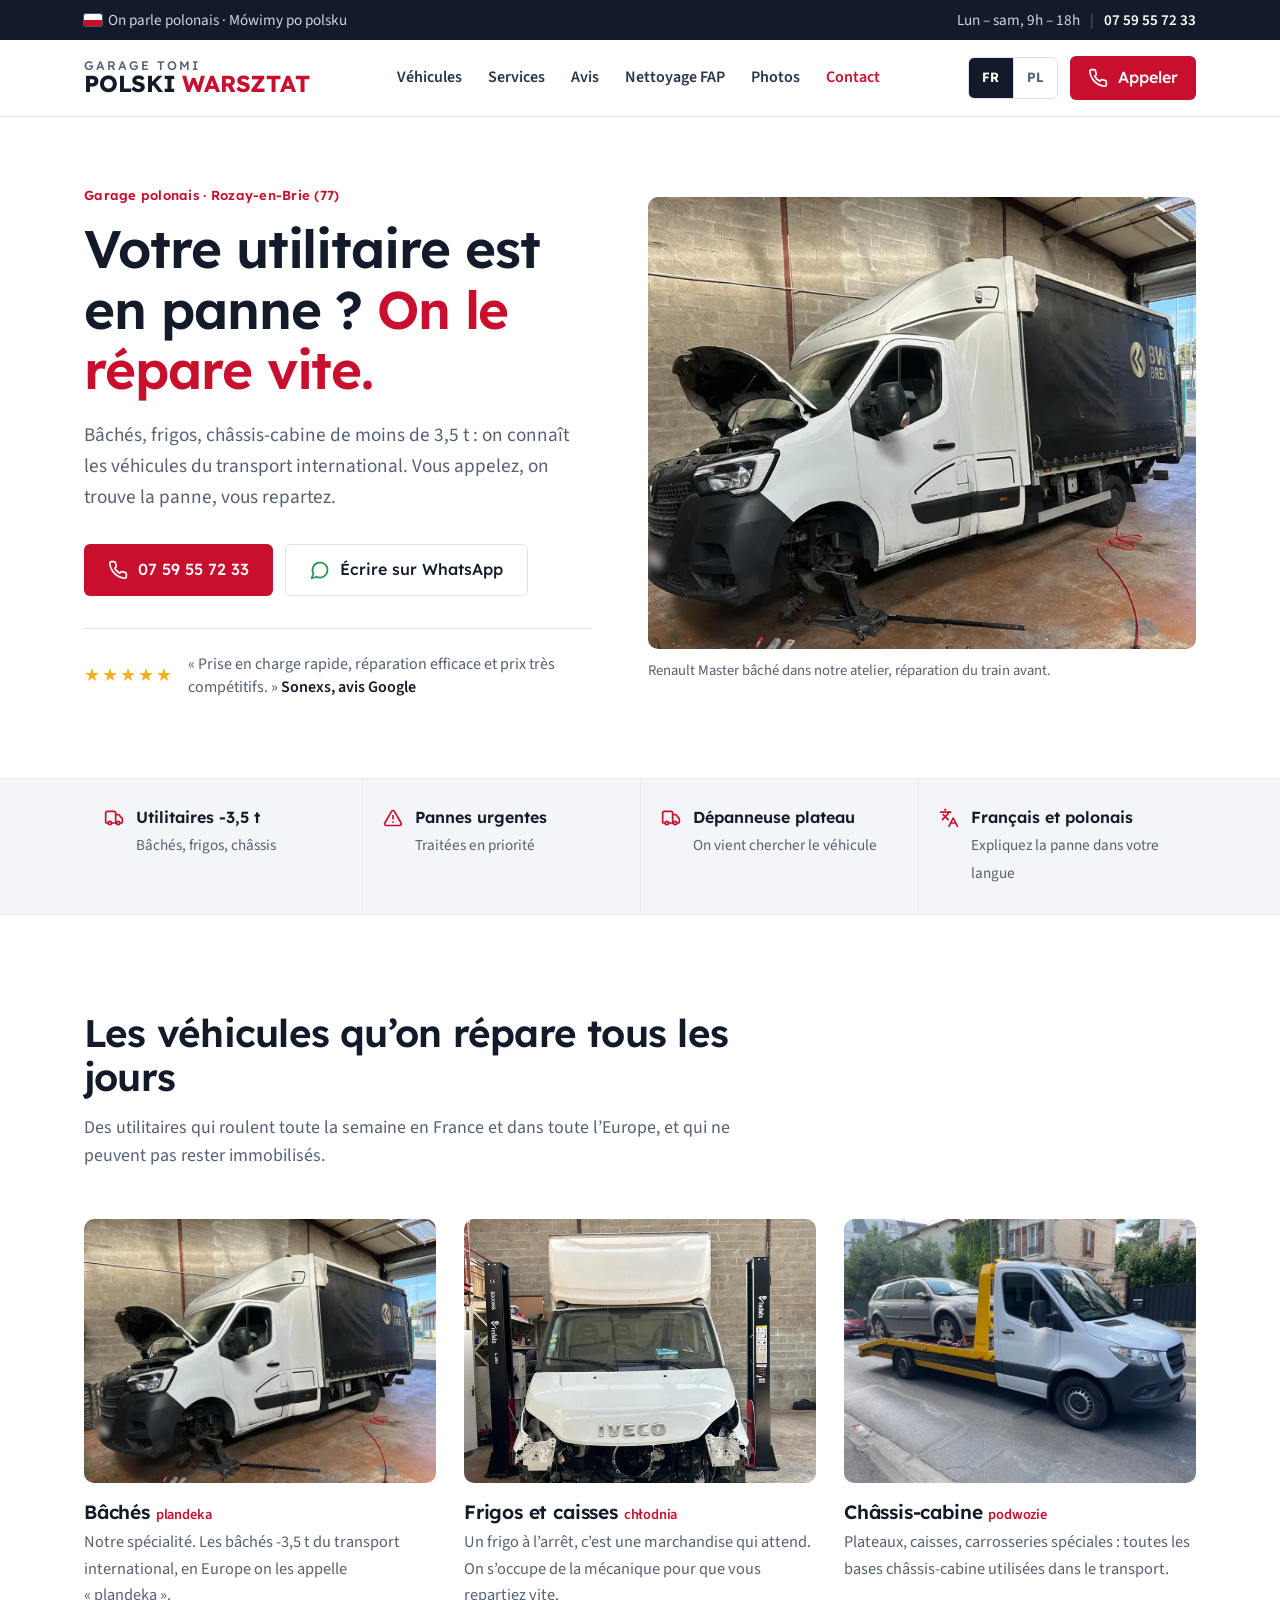
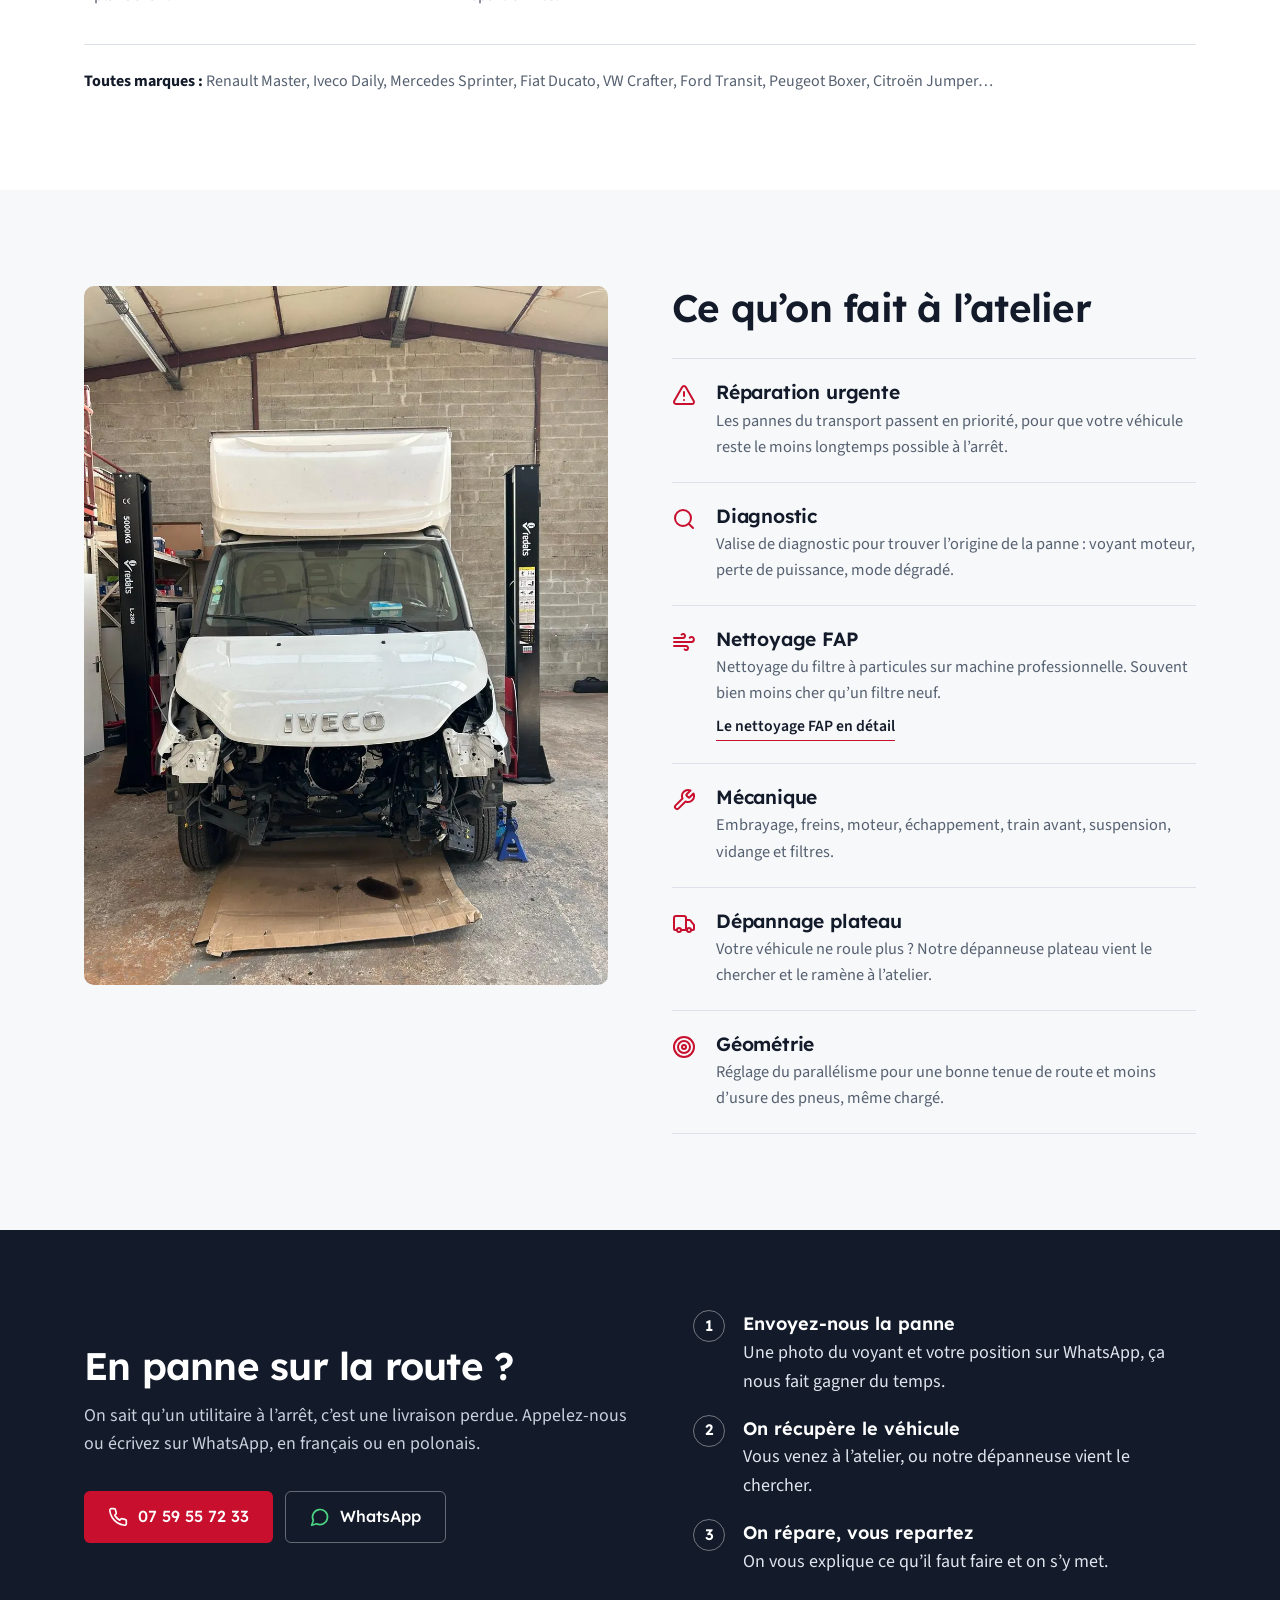
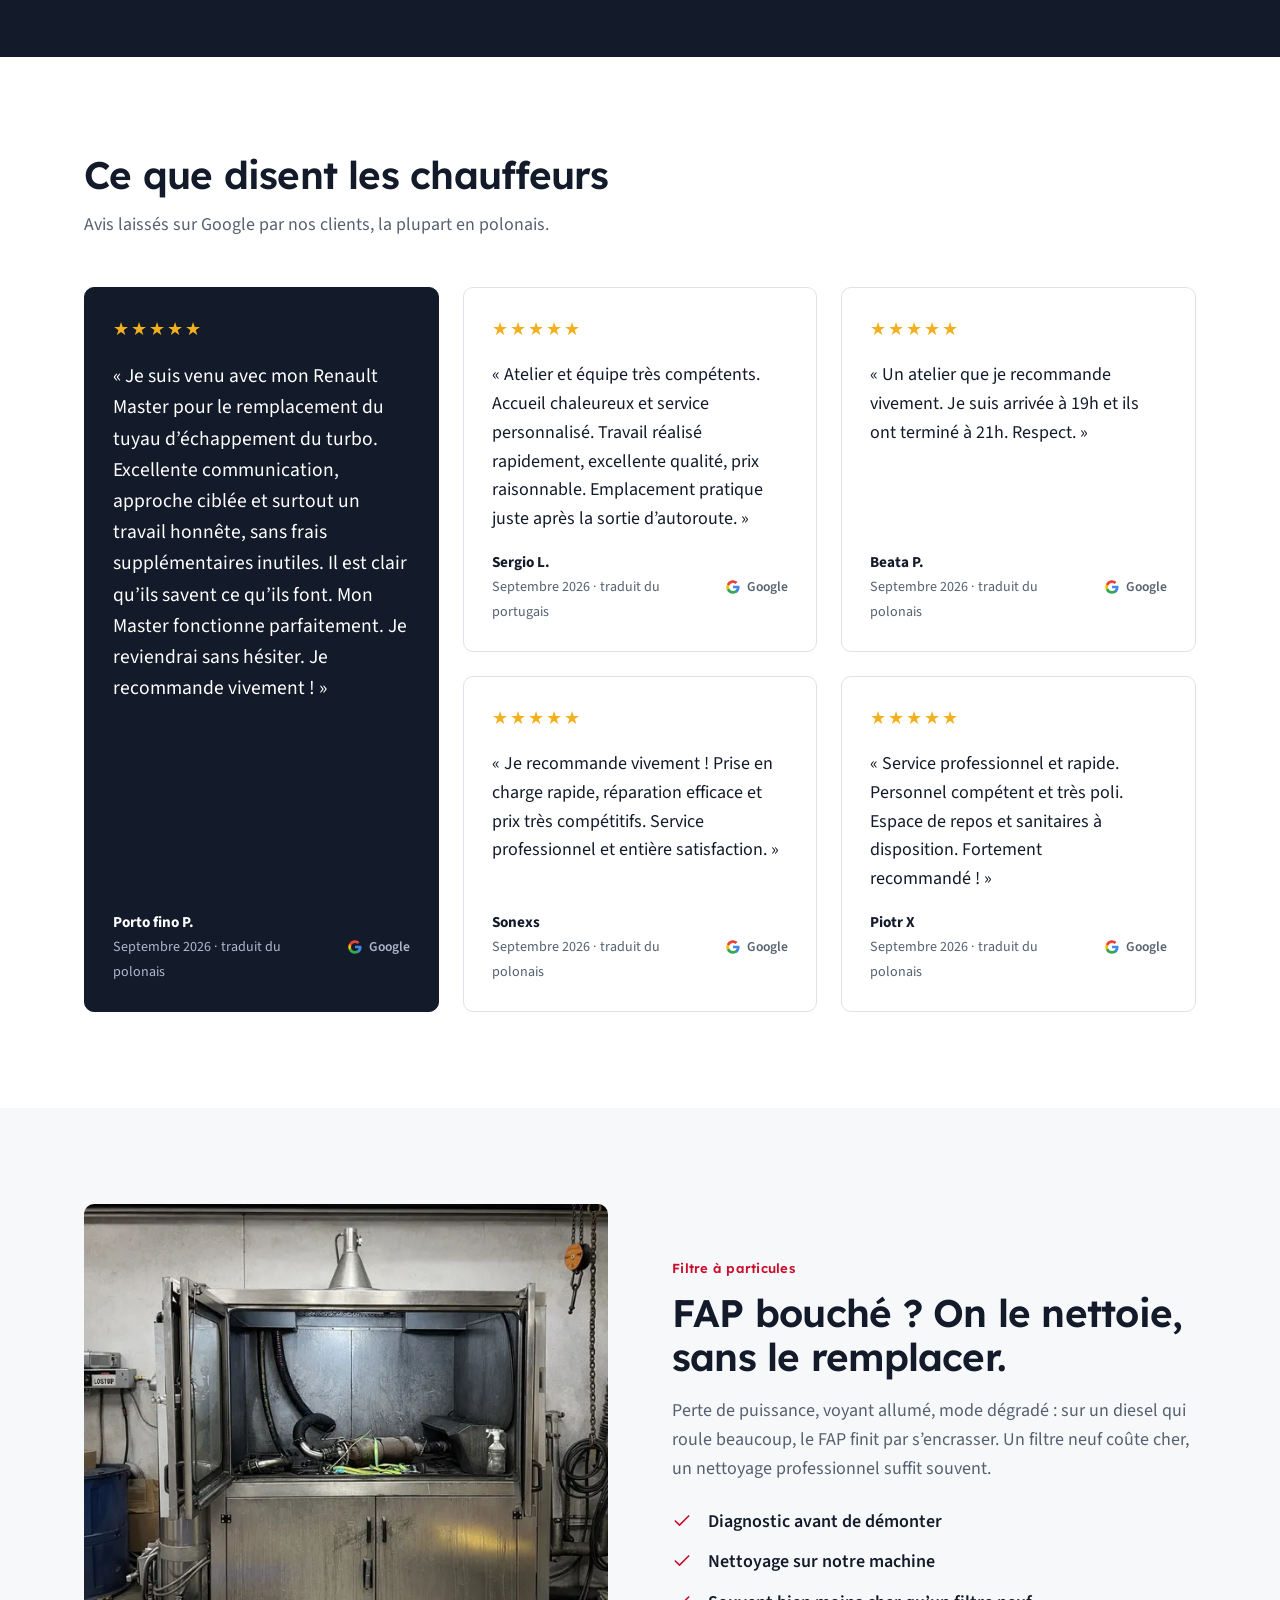
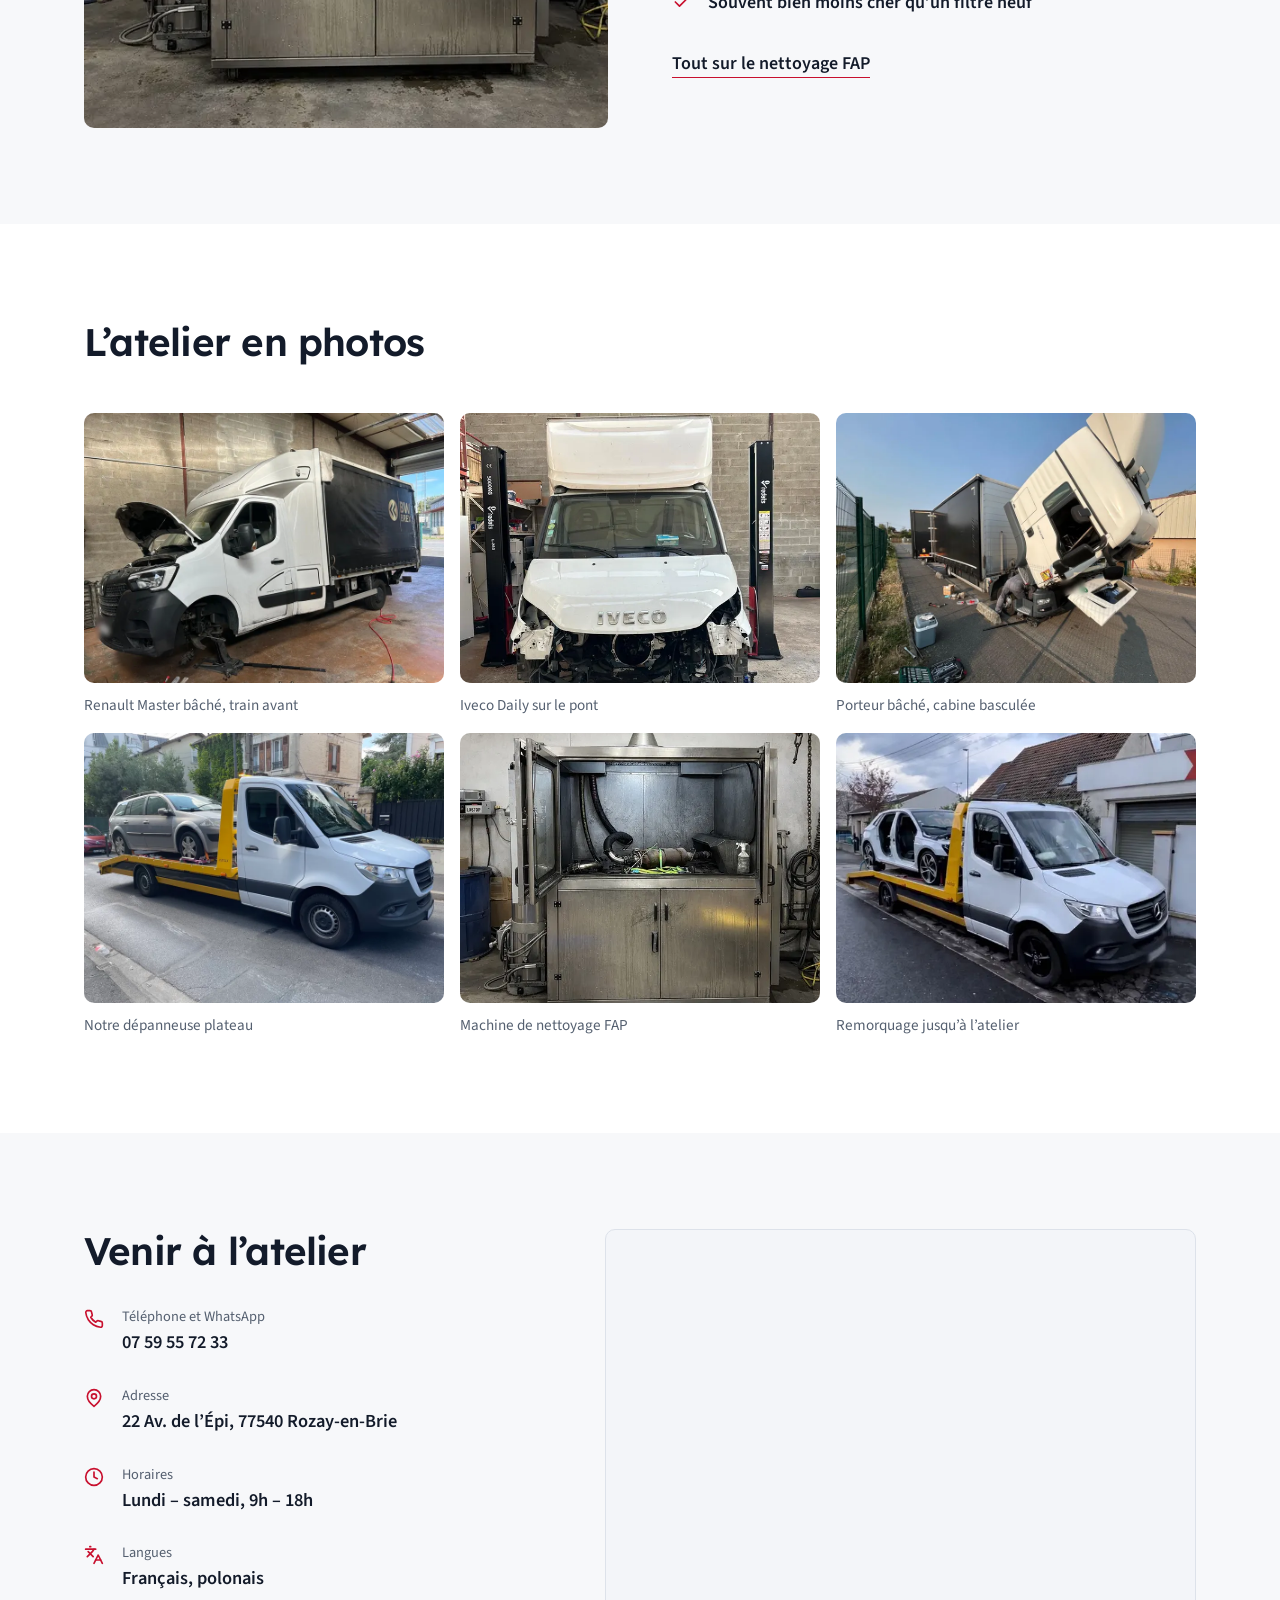
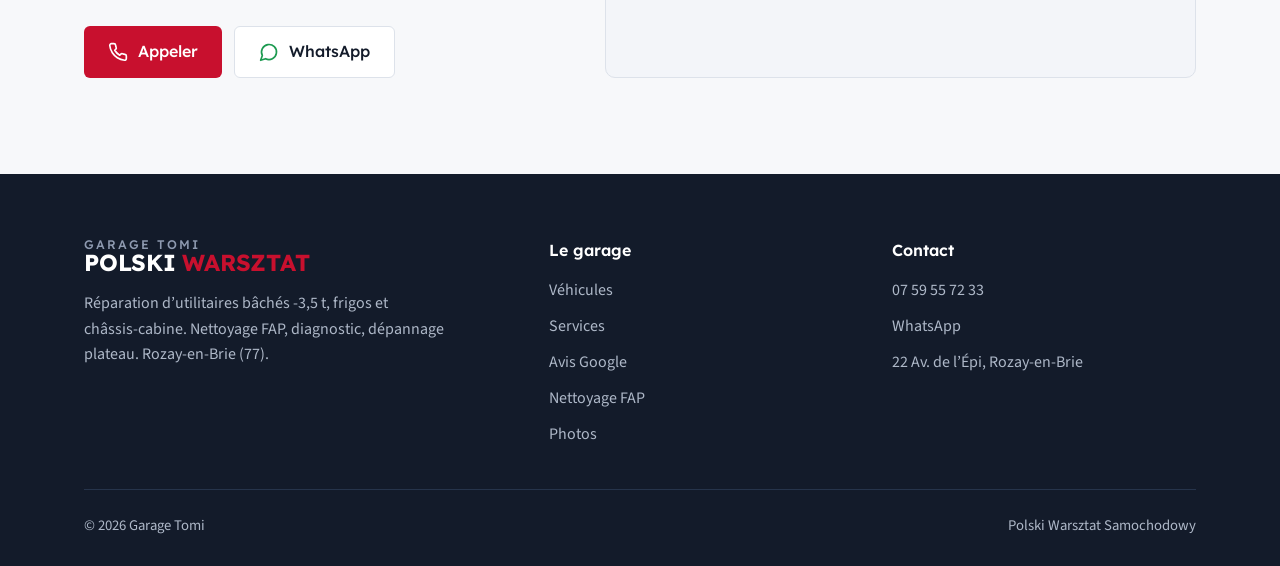
==== commit 0e9e8b13: "Nouveau design aux couleurs du garage (marine / rouge Polski Warsztat) - Design system ui-ux-pro-max" ====
--- a/index.html
+++ b/index.html
@@ -3,23 +3,22 @@
 <head>
   <meta charset="UTF-8" />
   <meta name="viewport" content="width=device-width, initial-scale=1" />
-  <title data-fr="Garage Tomi — Réparation urgente utilitaires bâchés -3,5 t | Rozay-en-Brie" data-pl="Garage Tomi — Pilne naprawy busów z plandeką do 3,5 t | Rozay-en-Brie">Garage Tomi — Réparation urgente utilitaires bâchés -3,5 t | Rozay-en-Brie</title>
+  <title data-fr="Garage Tomi — Polski Warsztat | Réparation utilitaires bâchés -3,5 t, Rozay-en-Brie" data-pl="Garage Tomi — Polski Warsztat | Naprawa busów z plandeką do 3,5 t, Rozay-en-Brie">Garage Tomi — Polski Warsztat | Réparation utilitaires bâchés -3,5 t, Rozay-en-Brie</title>
   <meta name="description"
-    content="Garage Tomi à Rozay-en-Brie (77) : réparation urgente d’utilitaires bâchés -3,5 t (plandeka), frigos et châssis-cabine du transport international. Nettoyage FAP, diagnostic, dépannage plateau. On parle polonais."
-    data-fr="Garage Tomi à Rozay-en-Brie (77) : réparation urgente d’utilitaires bâchés -3,5 t (plandeka), frigos et châssis-cabine du transport international. Nettoyage FAP, diagnostic, dépannage plateau. On parle polonais."
-    data-pl="Garage Tomi w Rozay-en-Brie (77, Francja): pilne naprawy busów z plandeką do 3,5 t, chłodni i podwozi z kabiną w transporcie międzynarodowym. Czyszczenie FAP, diagnostyka, laweta. Mówimy po polsku." />
-  <meta name="theme-color" content="#0d1117" />
-  <link rel="icon" href="data:image/svg+xml,%3Csvg xmlns='http://www.w3.org/2000/svg' viewBox='0 0 64 64'%3E%3Crect width='64' height='64' rx='14' fill='%23f5b400'/%3E%3Ctext x='32' y='45' font-family='Arial' font-weight='700' font-size='36' text-anchor='middle' fill='%23111'%3ET%3C/text%3E%3C/svg%3E" />
-
-  <meta property="og:title" content="Garage Tomi — utilitaires bâchés -3,5 t" />
-  <meta property="og:description" content="Réparation urgente de bâchés, frigos et châssis-cabine. FR / PL. Rozay-en-Brie (77)." />
+    content="Garage polonais à Rozay-en-Brie (77) : réparation rapide d’utilitaires bâchés -3,5 t (plandeka), frigos et châssis-cabine du transport international. Nettoyage FAP, diagnostic, dépannage plateau."
+    data-fr="Garage polonais à Rozay-en-Brie (77) : réparation rapide d’utilitaires bâchés -3,5 t (plandeka), frigos et châssis-cabine du transport international. Nettoyage FAP, diagnostic, dépannage plateau."
+    data-pl="Polski warsztat w Rozay-en-Brie (77, okolice Paryża): szybka naprawa busów z plandeką do 3,5 t, chłodni i podwozi z kabiną w transporcie międzynarodowym. Czyszczenie FAP, diagnostyka, laweta." />
+  <meta name="theme-color" content="#131b2a" />
+  <link rel="icon" href="data:image/svg+xml,%3Csvg xmlns='http://www.w3.org/2000/svg' viewBox='0 0 64 64'%3E%3Crect width='64' height='64' rx='12' fill='%23131b2a'/%3E%3Crect y='44' width='64' height='20' fill='%23c8102e'/%3E%3Ctext x='32' y='38' font-family='Arial' font-weight='700' font-size='30' text-anchor='middle' fill='%23fff'%3ET%3C/text%3E%3C/svg%3E" />
+
+  <meta property="og:title" content="Garage Tomi — Polski Warsztat" />
+  <meta property="og:description" content="Réparation rapide d’utilitaires bâchés -3,5 t, frigos et châssis-cabine. On parle polonais. Rozay-en-Brie (77)." />
   <meta property="og:image" content="https://teo112345.github.io/Garaz-tomi/images/atelier-master-bache-1600.webp" />
   <meta property="og:type" content="website" />
 
   <link rel="preconnect" href="https://fonts.googleapis.com" />
   <link rel="preconnect" href="https://fonts.gstatic.com" crossorigin />
-  <link href="https://fonts.googleapis.com/css2?family=Barlow+Condensed:wght@600;700&family=Barlow:wght@400;500;600;700&display=swap&subset=latin-ext" rel="stylesheet" />
-  <link rel="preload" as="image" href="images/atelier-master-bache-1600.webp" imagesrcset="images/atelier-master-bache-800.webp 800w, images/atelier-master-bache-1600.webp 1600w" imagesizes="100vw" />
+  <link href="https://fonts.googleapis.com/css2?family=Lexend:wght@400;500;600;700&family=Source+Sans+3:wght@400;600;700&display=swap" rel="stylesheet" />
   <link rel="stylesheet" href="style.css" />
 
   <script type="application/ld+json">
@@ -27,7 +26,8 @@
     "@context": "https://schema.org",
     "@type": "AutoRepair",
     "name": "Garage Tomi",
-    "description": "Réparation urgente d'utilitaires bâchés -3,5 t, frigos et châssis-cabine. Nettoyage FAP, diagnostic, dépannage plateau.",
+    "alternateName": "Polski Warsztat Samochodowy",
+    "description": "Réparation d'utilitaires bâchés -3,5 t, frigos et châssis-cabine. Nettoyage FAP, diagnostic, dépannage plateau.",
     "url": "https://teo112345.github.io/Garaz-tomi/",
     "telephone": "+33759557233",
     "image": "https://teo112345.github.io/Garaz-tomi/images/atelier-master-bache-1600.webp",
@@ -52,9 +52,9 @@
 
 <!-- ICONES (Lucide, licence ISC) -->
 <svg width="0" height="0" style="position:absolute" aria-hidden="true">
-  <symbol id="i-phone" viewBox="0 0 24 24"><path d="M22 16.92v3a2 2 0 0 1-2.18 2 19.79 19.79 0 0 1-8.63-3.07 19.5 19.5 0 0 1-6-6 19.79 19.79 0 0 1-3.07-8.67A2 2 0 0 1 4.11 2h3a2 2 0 0 1 2 1.72 12.84 12.84 0 0 0 .7 2.81 2 2 0 0 1-.45 2.11L8.09 9.91a16 16 0 0 0 6 6l1.27-1.27a2 2 0 0 1 2.11-.45 12.84 12.84 0 0 0 2.81.7A2 2 0 0 1 22 16.92z"/></symbol>
+  <symbol id="i-phone" viewBox="0 0 24 24"><path d="M22 16.92v3a2 2 0 0 1-2.18 2 19.79 19.79 0 0 1-8.63-3.070 19.5 19.5 0 0 1-6-6 19.79 19.79 0 0 1-3.07-8.67A2 2 0 0 1 4.11 2h3a2 2 0 0 1 2 1.72 12.84 12.84 0 0 0 .7 2.81 2 2 0 0 1-.45 2.11L8.09 9.91a16 16 0 0 0 6 6l1.27-1.27a2 2 0 0 1 2.11-.45 12.84 12.84 0 0 0 2.81.7A2 2 0 0 1 22 16.92z"/></symbol>
   <symbol id="i-chat" viewBox="0 0 24 24"><path d="M7.9 20A9 9 0 1 0 4 16.1L2 22Z"/></symbol>
-  <symbol id="i-wrench" viewBox="0 0 24 24"><path d="M14.7 6.3a1 1 0 0 0 0 1.4l1.6 1.6a1 1 0 0 0 1.4 0l3.77-3.77a6 6 0 0 1-7.94 7.94l-6.91 6.91a2.12 2.12 0 0 1-3-3l6.91-6.91a6 6 0 0 1 7.94-7.94l-3.76 3.76z"/></symbol>
+  <symbol id="i-wrench" viewBox="0 0 24 24"><path d="M14.7 6.3a1 1 0 0 0 0 1.4l1.6 1.6a1 1 0 0 0 1.4 0l3.77-3.770a6 6 0 0 1-7.94 7.94l-6.91 6.91a2.12 2.12 0 0 1-3-3l6.91-6.91a6 6 0 0 1 7.94-7.94l-3.76 3.76z"/></symbol>
   <symbol id="i-truck" viewBox="0 0 24 24"><path d="M14 18V6a2 2 0 0 0-2-2H4a2 2 0 0 0-2 2v11a1 1 0 0 0 1 1h2"/><path d="M15 18H9"/><path d="M19 18h2a1 1 0 0 0 1-1v-3.65a1 1 0 0 0-.22-.624l-3.48-4.35A1 1 0 0 0 17.52 8H14"/><circle cx="17" cy="18" r="2"/><circle cx="7" cy="18" r="2"/></symbol>
   <symbol id="i-alert" viewBox="0 0 24 24"><path d="m21.73 18-8-14a2 2 0 0 0-3.48 0l-8 14A2 2 0 0 0 4 21h16a2 2 0 0 0 1.73-3"/><path d="M12 9v4"/><path d="M12 17h.01"/></symbol>
   <symbol id="i-search" viewBox="0 0 24 24"><circle cx="11" cy="11" r="8"/><path d="m21 21-4.3-4.3"/></symbol>
@@ -64,49 +64,33 @@
   <symbol id="i-clock" viewBox="0 0 24 24"><circle cx="12" cy="12" r="10"/><polyline points="12 6 12 12 16 14"/></symbol>
   <symbol id="i-check" viewBox="0 0 24 24"><path d="M20 6 9 17l-5-5"/></symbol>
   <symbol id="i-lang" viewBox="0 0 24 24"><path d="m5 8 6 6"/><path d="m4 14 6-6 2-3"/><path d="M2 5h12"/><path d="M7 2h1"/><path d="m22 22-5-10-5 10"/><path d="M14 18h6"/></symbol>
-  <symbol id="i-arrow" viewBox="0 0 24 24"><path d="M5 12h14"/><path d="m12 5 7 7-7 7"/></symbol>
   <symbol id="i-menu" viewBox="0 0 24 24"><line x1="4" x2="20" y1="12" y2="12"/><line x1="4" x2="20" y1="6" y2="6"/><line x1="4" x2="20" y1="18" y2="18"/></symbol>
   <symbol id="i-x" viewBox="0 0 24 24"><path d="M18 6 6 18"/><path d="m6 6 12 12"/></symbol>
-  <symbol id="i-camera" viewBox="0 0 24 24"><path d="M14.5 4h-5L7 7H4a2 2 0 0 0-2 2v9a2 2 0 0 0 2 2h16a2 2 0 0 0 2-2V9a2 2 0 0 0-2-2h-3l-2.5-3z"/><circle cx="12" cy="13" r="3"/></symbol>
-  <symbol id="i-road" viewBox="0 0 24 24"><polygon points="3 11 22 2 13 21 11 13 3 11"/></symbol>
-  <symbol id="i-google" viewBox="0 0 24 24"><path d="M21.8 12.2c0-.7-.1-1.4-.2-2H12v3.8h5.5a4.7 4.7 0 0 1-2 3.1v2.6h3.3c1.9-1.8 3-4.4 3-7.5z"/><path d="M12 22c2.7 0 5-.9 6.8-2.4l-3.3-2.6c-.9.6-2.1 1-3.5 1-2.7 0-4.9-1.8-5.7-4.2H2.9v2.6A10 10 0 0 0 12 22z"/><path d="M6.3 13.8a6 6 0 0 1 0-3.8V7.4H2.9a10 10 0 0 0 0 9z"/><path d="M12 5.9c1.5 0 2.9.5 3.9 1.5l2.9-2.9A10 10 0 0 0 2.9 7.4L6.3 10C7.1 7.7 9.3 5.9 12 5.9z"/></symbol>
-  <symbol id="i-globe" viewBox="0 0 24 24"><circle cx="12" cy="12" r="10"/><path d="M12 2a14.5 14.5 0 0 0 0 20 14.5 14.5 0 0 0 0-20"/><path d="M2 12h20"/></symbol>
+  <symbol id="i-google" viewBox="0 0 24 24"><path fill="#4285F4" stroke="none" d="M21.8 12.2c0-.7-.1-1.4-.2-2H12v3.8h5.5a4.7 4.7 0 0 1-2 3.1v2.6h3.3c1.9-1.8 3-4.4 3-7.5z"/><path fill="#34A853" stroke="none" d="M12 22c2.7 0 5-.9 6.8-2.4l-3.3-2.6c-.9.6-2.1 1-3.5 1-2.7 0-4.9-1.8-5.7-4.2H2.9v2.6A10 10 0 0 0 12 22z"/><path fill="#FBBC05" stroke="none" d="M6.3 13.8a6 6 0 0 1 0-3.8V7.4H2.9a10 10 0 0 0 0 9z"/><path fill="#EA4335" stroke="none" d="M12 5.9c1.5 0 2.9.5 3.9 1.5l2.9-2.9A10 10 0 0 0 2.9 7.4L6.3 10C7.1 7.7 9.3 5.9 12 5.9z"/></symbol>
 </svg>
 
 <a class="skip-link" href="#main" data-fr="Aller au contenu" data-pl="Przejdź do treści">Aller au contenu</a>
 
-<!-- BARRE D'URGENCE -->
 <div class="topbar">
   <div class="container">
-    <span class="topbar-hours">
-      <svg class="icon"><use href="#i-clock"/></svg>
-      <span data-fr="Lun – Sam : 9h – 18h · Rozay-en-Brie (77)" data-pl="Pon – Sob: 9:00 – 18:00 · Rozay-en-Brie (77)">Lun – Sam : 9h – 18h · Rozay-en-Brie (77)</span>
-    </span>
-    <a href="tel:+33759557233">
-      <svg class="icon"><use href="#i-phone"/></svg>
-      <span data-fr="Urgence : 07 59 55 72 33" data-pl="Pilne: +33 7 59 55 72 33">Urgence : 07 59 55 72 33</span>
-    </a>
+    <span><span class="flag" aria-hidden="true"></span><span data-fr="On parle polonais" data-pl="Mówimy po polsku">On parle polonais</span><span class="tb-extra" data-fr=" · Mówimy po polsku" data-pl=" · On parle français"> · Mówimy po polsku</span></span>
+    <span><span class="hours"><span data-fr="Lun – sam, 9h – 18h" data-pl="Pon – sob, 9:00 – 18:00">Lun – sam, 9h – 18h</span><span class="sep">|</span></span><a href="tel:+33759557233">07 59 55 72 33</a></span>
   </div>
 </div>
 
-<!-- EN-TÊTE -->
 <header class="site-header">
   <div class="container navbar">
-    <a href="index.html" class="logo" aria-label="Garage Tomi">
-      <span class="logo-mark"><svg class="icon"><use href="#i-truck"/></svg></span>
-      <span class="logo-text">
-        <span class="logo-name">Garage <span>Tomi</span></span>
-        <span class="logo-tag" data-fr="Utilitaires bâchés -3,5 t" data-pl="Busy z plandeką do 3,5 t">Utilitaires bâchés -3,5 t</span>
-      </span>
+    <a href="index.html" class="brand" aria-label="Garage Tomi — Polski Warsztat">
+      <span class="brand-top">GARAGE TOMI</span>
+      <span class="brand-main">POLSKI <span>WARSZTAT</span></span>
     </a>
 
-    <nav class="nav-links" id="nav-links" aria-label="Menu principal">
+    <nav class="nav-links" id="nav-links" aria-label="Menu">
       <a href="#vehicules" data-fr="Véhicules" data-pl="Pojazdy">Véhicules</a>
       <a href="#services" data-fr="Services" data-pl="Usługi">Services</a>
-      <a href="#urgence" data-fr="Urgence" data-pl="Awaria">Urgence</a>
       <a href="#avis" data-fr="Avis" data-pl="Opinie">Avis</a>
       <a href="fap.html" data-fr="Nettoyage FAP" data-pl="Czyszczenie FAP">Nettoyage FAP</a>
-      <a href="#galerie" data-fr="Galerie" data-pl="Galeria">Galerie</a>
+      <a href="#galerie" data-fr="Photos" data-pl="Zdjęcia">Photos</a>
       <a href="#contact" data-fr="Contact" data-pl="Kontakt">Contact</a>
     </nav>
 
@@ -115,9 +99,9 @@
         <button class="lang-btn" data-lang="fr" aria-pressed="true">FR</button>
         <button class="lang-btn" data-lang="pl" aria-pressed="false">PL</button>
       </div>
-      <a href="tel:+33759557233" class="btn btn-primary nav-call">
+      <a href="tel:+33759557233" class="btn btn-red nav-call">
         <svg class="icon"><use href="#i-phone"/></svg>
-        <span class="label" data-fr="Appeler" data-pl="Zadzwoń">Appeler</span>
+        <span class="txt" data-fr="Appeler" data-pl="Zadzwoń">Appeler</span>
       </a>
       <button class="menu-toggle" id="menu-toggle" aria-expanded="false" aria-controls="nav-links" data-fr-aria="Ouvrir le menu" data-pl-aria="Otwórz menu" aria-label="Ouvrir le menu">
         <svg class="icon"><use href="#i-menu"/></svg>
@@ -129,459 +113,354 @@
 <main id="main">
 
   <!-- HERO -->
-  <section class="hero" aria-labelledby="hero-title">
-    <div class="hero-bg">
-      <img src="images/atelier-master-bache-1600.webp"
-           srcset="images/atelier-master-bache-800.webp 800w, images/atelier-master-bache-1600.webp 1600w"
-           sizes="100vw" width="1600" height="1200" fetchpriority="high"
-           alt="Renault Master bâché en réparation dans l’atelier Garage Tomi"
-           data-fr-alt="Renault Master bâché en réparation dans l’atelier Garage Tomi"
-           data-pl-alt="Renault Master z plandeką w naprawie w warsztacie Garage Tomi" />
-    </div>
-    <div class="container">
-      <div class="hero-content">
-        <span class="badge"><span class="dot"></span><span data-fr="Réparation urgente · transport international" data-pl="Pilne naprawy · transport międzynarodowy">Réparation urgente · transport international</span></span>
-        <h1 id="hero-title">
-          <span data-fr="Votre bâché en panne ?" data-pl="Twoja plandeka stoi?">Votre bâché en panne ?</span>
-          <span class="hl" data-fr="On vous remet sur la route." data-pl="Szybko wrócisz na trasę.">On vous remet sur la route.</span>
+  <section class="hero">
+    <div class="container hero-grid">
+      <div>
+        <span class="label" data-fr="Garage polonais · Rozay-en-Brie (77)" data-pl="Polski warsztat · Rozay-en-Brie (okolice Paryża)">Garage polonais · Rozay-en-Brie (77)</span>
+        <h1>
+          <span data-fr="Votre utilitaire est en panne ?" data-pl="Twój bus się zepsuł?">Votre utilitaire est en panne ?</span>
+          <em data-fr="On le répare vite." data-pl="Naprawimy go szybko.">On le répare vite.</em>
         </h1>
-        <p class="hero-lead" data-fr="Garage spécialisé dans les utilitaires de moins de 3,5 t : bâchés, frigos et châssis-cabine. Un véhicule à l’arrêt vous coûte de l’argent, alors on passe les urgences en priorité."
-           data-pl="Warsztat specjalizujący się w pojazdach do 3,5 t: plandeki, chłodnie i podwozia z kabiną. Każdy dzień postoju kosztuje, dlatego pilne naprawy robimy w pierwszej kolejności.">
-          Garage spécialisé dans les utilitaires de moins de 3,5 t : bâchés, frigos et châssis-cabine. Un véhicule à l’arrêt vous coûte de l’argent, alors on passe les urgences en priorité.
+        <p class="lead" data-fr="Bâchés, frigos, châssis-cabine de moins de 3,5 t : on connaît les véhicules du transport international. Vous appelez, on trouve la panne, vous repartez."
+           data-pl="Plandeki, chłodnie i podwozia z kabiną do 3,5 t: znamy pojazdy transportu międzynarodowego. Dzwonisz, znajdujemy usterkę, jedziesz dalej.">
+          Bâchés, frigos, châssis-cabine de moins de 3,5 t : on connaît les véhicules du transport international. Vous appelez, on trouve la panne, vous repartez.
         </p>
-        <div class="hero-buttons">
-          <a href="tel:+33759557233" class="btn btn-primary">
+        <div class="hero-actions">
+          <a href="tel:+33759557233" class="btn btn-red">
             <svg class="icon"><use href="#i-phone"/></svg>
-            <span data-fr="Appeler : 07 59 55 72 33" data-pl="Zadzwoń: +33 7 59 55 72 33">Appeler : 07 59 55 72 33</span>
+            <span>07 59 55 72 33</span>
           </a>
-          <a href="https://wa.me/33759557233" data-wa target="_blank" rel="noopener" class="btn btn-whatsapp">
-            <svg class="icon"><use href="#i-chat"/></svg>
+          <a href="https://wa.me/33759557233" data-wa target="_blank" rel="noopener" class="btn btn-line">
+            <svg class="icon wa"><use href="#i-chat"/></svg>
             <span data-fr="Écrire sur WhatsApp" data-pl="Napisz na WhatsApp">Écrire sur WhatsApp</span>
           </a>
         </div>
-        <ul class="hero-points">
-          <li><svg class="icon"><use href="#i-check"/></svg><span data-fr="Urgences prioritaires" data-pl="Pilne naprawy bez kolejki">Urgences prioritaires</span></li>
-          <li><svg class="icon"><use href="#i-check"/></svg><span data-fr="Dépanneuse plateau" data-pl="Własna laweta">Dépanneuse plateau</span></li>
-          <li><svg class="icon"><use href="#i-check"/></svg><span data-fr="On parle polonais" data-pl="Mówimy po polsku">On parle polonais</span></li>
+        <div class="hero-proof">
+          <span class="stars" aria-label="5/5">★★★★★</span>
+          <p>
+            <span data-fr="« Prise en charge rapide, réparation efficace et prix très compétitifs. »" data-pl="„Szybkie przyjęcie, sprawna naprawa i bardzo konkurencyjne ceny.”">« Prise en charge rapide, réparation efficace et prix très compétitifs. »</span>
+            <a href="#avis" data-fr="Sonexs, avis Google" data-pl="Sonexs, opinia Google">Sonexs, avis Google</a>
+          </p>
+        </div>
+      </div>
+      <figure class="hero-photo">
+        <img src="images/atelier-master-bache-1600.webp"
+             srcset="images/atelier-master-bache-800.webp 800w, images/atelier-master-bache-1600.webp 1600w"
+             sizes="(max-width: 1024px) 100vw, 600px" width="1600" height="1200" fetchpriority="high"
+             alt="Renault Master bâché en réparation dans notre atelier"
+             data-fr-alt="Renault Master bâché en réparation dans notre atelier"
+             data-pl-alt="Renault Master z plandeką w naprawie w naszym warsztacie" />
+        <figcaption data-fr="Renault Master bâché dans notre atelier, réparation du train avant." data-pl="Renault Master z plandeką w naszym warsztacie, naprawa przedniego zawieszenia.">Renault Master bâché dans notre atelier, réparation du train avant.</figcaption>
+      </figure>
+    </div>
+  </section>
+
+  <!-- FAITS -->
+  <section class="facts" aria-label="En bref">
+    <div class="container">
+      <ul>
+        <li><svg class="icon"><use href="#i-truck"/></svg><div><strong data-fr="Utilitaires -3,5 t" data-pl="Busy do 3,5 t">Utilitaires -3,5 t</strong><span data-fr="Bâchés, frigos, châssis" data-pl="Plandeki, chłodnie, podwozia">Bâchés, frigos, châssis</span></div></li>
+        <li><svg class="icon"><use href="#i-alert"/></svg><div><strong data-fr="Pannes urgentes" data-pl="Pilne awarie">Pannes urgentes</strong><span data-fr="Traitées en priorité" data-pl="Obsługiwane w pierwszej kolejności">Traitées en priorité</span></div></li>
+        <li><svg class="icon"><use href="#i-truck"/></svg><div><strong data-fr="Dépanneuse plateau" data-pl="Własna laweta">Dépanneuse plateau</strong><span data-fr="On vient chercher le véhicule" data-pl="Przyjedziemy po pojazd">On vient chercher le véhicule</span></div></li>
+        <li><svg class="icon"><use href="#i-lang"/></svg><div><strong data-fr="Français et polonais" data-pl="Po polsku i po francusku">Français et polonais</strong><span data-fr="Expliquez la panne dans votre langue" data-pl="Opisz usterkę w swoim języku">Expliquez la panne dans votre langue</span></div></li>
+      </ul>
+    </div>
+  </section>
+
+  <!-- VÉHICULES -->
+  <section id="vehicules">
+    <div class="container">
+      <div class="section-title">
+        <h2 data-fr="Les véhicules qu’on répare tous les jours" data-pl="Pojazdy, które naprawiamy na co dzień">Les véhicules qu’on répare tous les jours</h2>
+        <p data-fr="Des utilitaires qui roulent toute la semaine en France et dans toute l’Europe, et qui ne peuvent pas rester immobilisés."
+           data-pl="Busy, które jeżdżą cały tydzień po Francji i całej Europie i nie mogą długo stać.">Des utilitaires qui roulent toute la semaine en France et dans toute l’Europe, et qui ne peuvent pas rester immobilisés.</p>
+      </div>
+      <div class="vehicles">
+        <article class="vehicle">
+          <img src="images/atelier-master-bache-800.webp" width="800" height="600" loading="lazy" style="object-position: 85% 50%;"
+               alt="Utilitaire bâché Renault Master" data-fr-alt="Utilitaire bâché Renault Master" data-pl-alt="Renault Master z plandeką" />
+          <h3><span data-fr="Bâchés" data-pl="Plandeki">Bâchés</span><small>plandeka</small></h3>
+          <p data-fr="Notre spécialité. Les bâchés -3,5 t du transport international, en Europe on les appelle « plandeka »."
+             data-pl="Nasza specjalność. Busy z plandeką do 3,5 t w transporcie międzynarodowym.">Notre spécialité. Les bâchés -3,5 t du transport international, en Europe on les appelle « plandeka ».</p>
+        </article>
+        <article class="vehicle">
+          <img src="images/atelier-iveco-daily-600.webp" width="600" height="800" loading="lazy" style="object-position: 50% 40%;"
+               alt="Iveco Daily caisse sur pont élévateur" data-fr-alt="Iveco Daily caisse sur pont élévateur" data-pl-alt="Iveco Daily z zabudową na podnośniku" />
+          <h3><span data-fr="Frigos et caisses" data-pl="Chłodnie i kontenery">Frigos et caisses</span><small>chłodnia</small></h3>
+          <p data-fr="Un frigo à l’arrêt, c’est une marchandise qui attend. On s’occupe de la mécanique pour que vous repartiez vite."
+             data-pl="Stojąca chłodnia to towar, który czeka. Zajmujemy się mechaniką, żebyś szybko ruszył dalej.">Un frigo à l’arrêt, c’est une marchandise qui attend. On s’occupe de la mécanique pour que vous repartiez vite.</p>
+        </article>
+        <article class="vehicle">
+          <img src="images/depanneuse-plateau-800.webp" width="800" height="600" loading="lazy"
+               alt="Mercedes Sprinter châssis-cabine avec plateau" data-fr-alt="Mercedes Sprinter châssis-cabine avec plateau" data-pl-alt="Mercedes Sprinter podwozie z kabiną i platformą" />
+          <h3><span data-fr="Châssis-cabine" data-pl="Podwozia z kabiną">Châssis-cabine</span><small>podwozie</small></h3>
+          <p data-fr="Plateaux, caisses, carrosseries spéciales : toutes les bases châssis-cabine utilisées dans le transport."
+             data-pl="Platformy, kontenery, zabudowy specjalne: wszystkie podwozia z kabiną używane w transporcie.">Plateaux, caisses, carrosseries spéciales : toutes les bases châssis-cabine utilisées dans le transport.</p>
+        </article>
+      </div>
+      <p class="brands">
+        <strong data-fr="Toutes marques :" data-pl="Wszystkie marki:">Toutes marques :</strong>
+        Renault Master, Iveco Daily, Mercedes Sprinter, Fiat Ducato, VW Crafter, Ford Transit, Peugeot Boxer, Citroën Jumper…
+      </p>
+    </div>
+  </section>
+
+  <!-- SERVICES -->
+  <section id="services" class="bg-soft">
+    <div class="container split">
+      <figure class="split-photo sticky tall">
+        <img src="images/atelier-iveco-daily-1000.webp" width="1000" height="1333" loading="lazy"
+             alt="Iveco Daily sur pont élévateur dans l’atelier" data-fr-alt="Iveco Daily sur pont élévateur dans l’atelier" data-pl-alt="Iveco Daily na podnośniku w warsztacie" />
+      </figure>
+      <div>
+        <div class="section-title" style="margin-bottom:28px">
+          <h2 data-fr="Ce qu’on fait à l’atelier" data-pl="Co robimy w warsztacie">Ce qu’on fait à l’atelier</h2>
+        </div>
+        <ul class="service-list">
+          <li>
+            <svg class="icon"><use href="#i-alert"/></svg>
+            <div>
+              <h3 data-fr="Réparation urgente" data-pl="Pilne naprawy">Réparation urgente</h3>
+              <p data-fr="Les pannes du transport passent en priorité, pour que votre véhicule reste le moins longtemps possible à l’arrêt."
+                 data-pl="Awarie w transporcie obsługujemy w pierwszej kolejności, żeby pojazd stał jak najkrócej.">Les pannes du transport passent en priorité, pour que votre véhicule reste le moins longtemps possible à l’arrêt.</p>
+            </div>
+          </li>
+          <li>
+            <svg class="icon"><use href="#i-search"/></svg>
+            <div>
+              <h3 data-fr="Diagnostic" data-pl="Diagnostyka">Diagnostic</h3>
+              <p data-fr="Valise de diagnostic pour trouver l’origine de la panne : voyant moteur, perte de puissance, mode dégradé."
+                 data-pl="Diagnostyka komputerowa, żeby znaleźć przyczynę: kontrolka silnika, spadek mocy, tryb awaryjny.">Valise de diagnostic pour trouver l’origine de la panne : voyant moteur, perte de puissance, mode dégradé.</p>
+            </div>
+          </li>
+          <li>
+            <svg class="icon"><use href="#i-wind"/></svg>
+            <div>
+              <h3 data-fr="Nettoyage FAP" data-pl="Czyszczenie FAP">Nettoyage FAP</h3>
+              <p data-fr="Nettoyage du filtre à particules sur machine professionnelle. Souvent bien moins cher qu’un filtre neuf."
+                 data-pl="Czyszczenie filtra cząstek stałych na profesjonalnej maszynie. Zwykle dużo taniej niż nowy filtr.">Nettoyage du filtre à particules sur machine professionnelle. Souvent bien moins cher qu’un filtre neuf.</p>
+              <a href="fap.html" class="text-link" data-fr="Le nettoyage FAP en détail" data-pl="Czyszczenie FAP – szczegóły">Le nettoyage FAP en détail</a>
+            </div>
+          </li>
+          <li>
+            <svg class="icon"><use href="#i-wrench"/></svg>
+            <div>
+              <h3 data-fr="Mécanique" data-pl="Mechanika">Mécanique</h3>
+              <p data-fr="Embrayage, freins, moteur, échappement, train avant, suspension, vidange et filtres."
+                 data-pl="Sprzęgło, hamulce, silnik, układ wydechowy, przednie zawieszenie, wymiana oleju i filtrów.">Embrayage, freins, moteur, échappement, train avant, suspension, vidange et filtres.</p>
+            </div>
+          </li>
+          <li>
+            <svg class="icon"><use href="#i-truck"/></svg>
+            <div>
+              <h3 data-fr="Dépannage plateau" data-pl="Laweta">Dépannage plateau</h3>
+              <p data-fr="Votre véhicule ne roule plus ? Notre dépanneuse plateau vient le chercher et le ramène à l’atelier."
+                 data-pl="Pojazd nie jedzie? Przyjedziemy po niego naszą lawetą i przywieziemy do warsztatu.">Votre véhicule ne roule plus ? Notre dépanneuse plateau vient le chercher et le ramène à l’atelier.</p>
+            </div>
+          </li>
+          <li>
+            <svg class="icon"><use href="#i-target"/></svg>
+            <div>
+              <h3 data-fr="Géométrie" data-pl="Geometria kół">Géométrie</h3>
+              <p data-fr="Réglage du parallélisme pour une bonne tenue de route et moins d’usure des pneus, même chargé."
+                 data-pl="Ustawienie zbieżności dla dobrego prowadzenia i mniejszego zużycia opon, także z ładunkiem.">Réglage du parallélisme pour une bonne tenue de route et moins d’usure des pneus, même chargé.</p>
+            </div>
+          </li>
         </ul>
       </div>
     </div>
   </section>
 
-  <!-- BANDEAU CONFIANCE -->
-  <div class="strip">
-    <div class="container strip-grid">
-      <div class="strip-item">
-        <span class="strip-icon"><svg class="icon icon-lg"><use href="#i-truck"/></svg></span>
-        <div><strong data-fr="Spécialiste -3,5 t" data-pl="Specjalista do 3,5 t">Spécialiste -3,5 t</strong><span data-fr="Bâchés, frigos, châssis" data-pl="Plandeki, chłodnie, podwozia">Bâchés, frigos, châssis</span></div>
-      </div>
-      <div class="strip-item">
-        <span class="strip-icon"><svg class="icon icon-lg"><use href="#i-alert"/></svg></span>
-        <div><strong data-fr="Urgences" data-pl="Awarie">Urgences</strong><span data-fr="Prise en charge rapide" data-pl="Szybka reakcja">Prise en charge rapide</span></div>
-      </div>
-      <div class="strip-item">
-        <span class="strip-icon"><svg class="icon icon-lg"><use href="#i-wind"/></svg></span>
-        <div><strong data-fr="Nettoyage FAP" data-pl="Czyszczenie FAP">Nettoyage FAP</strong><span data-fr="Machine professionnelle" data-pl="Profesjonalna maszyna">Machine professionnelle</span></div>
-      </div>
-      <div class="strip-item">
-        <span class="strip-icon"><svg class="icon icon-lg"><use href="#i-lang"/></svg></span>
-        <div><strong data-fr="Français · Polski" data-pl="Polski · Français">Français · Polski</strong><span data-fr="On parle votre langue" data-pl="Mówimy w Twoim języku">On parle votre langue</span></div>
-      </div>
-    </div>
-  </div>
-
-  <!-- VÉHICULES -->
-  <section id="vehicules" class="section-white">
-    <div class="container">
-      <div class="section-head reveal">
-        <span class="eyebrow" data-fr="Notre spécialité" data-pl="Nasza specjalność">Notre spécialité</span>
-        <h2 data-fr="Les véhicules du transport, c’est notre métier" data-pl="Pojazdy transportowe to nasza codzienność">Les véhicules du transport, c’est notre métier</h2>
-        <p data-fr="Utilitaires de moins de 3,5 t qui roulent toute la semaine en France et à travers l’Europe. Toutes marques : Renault Master, Iveco Daily, Mercedes Sprinter, Fiat Ducato, VW Crafter, Ford Transit…"
-           data-pl="Pojazdy do 3,5 t, które jeżdżą cały tydzień po Francji i całej Europie. Wszystkie marki: Renault Master, Iveco Daily, Mercedes Sprinter, Fiat Ducato, VW Crafter, Ford Transit…">
-          Utilitaires de moins de 3,5 t qui roulent toute la semaine en France et à travers l’Europe. Toutes marques : Renault Master, Iveco Daily, Mercedes Sprinter, Fiat Ducato, VW Crafter, Ford Transit…
-        </p>
-      </div>
-
-      <div class="vehicle-grid">
-        <article class="vehicle-card reveal">
-          <img src="images/atelier-master-bache-800.webp" width="800" height="600" loading="lazy"
-               alt="Utilitaire bâché Renault Master" data-fr-alt="Utilitaire bâché Renault Master" data-pl-alt="Renault Master z plandeką" />
-          <div class="vehicle-body">
-            <span class="vehicle-tag" data-fr="Plandeka" data-pl="Plandeka">Plandeka</span>
-            <h3 data-fr="Bâchés -3,5 t" data-pl="Plandeki do 3,5 t">Bâchés -3,5 t</h3>
-            <p data-fr="Notre cœur de métier. Les bâchés du transport international, appelés « plandeka » en Pologne."
-               data-pl="Nasza główna specjalność. Busy z plandeką w transporcie międzynarodowym.">Notre cœur de métier. Les bâchés du transport international, appelés « plandeka » en Pologne.</p>
-          </div>
-        </article>
-
-        <article class="vehicle-card reveal">
-          <img src="images/atelier-iveco-daily-600.webp" width="600" height="800" loading="lazy"
-               alt="Iveco Daily caisse sur pont élévateur" data-fr-alt="Iveco Daily caisse sur pont élévateur" data-pl-alt="Iveco Daily z zabudową na podnośniku" />
-          <div class="vehicle-body">
-            <span class="vehicle-tag" data-fr="Frigo" data-pl="Chłodnia">Frigo</span>
-            <h3 data-fr="Frigos &amp; caisses" data-pl="Chłodnie i kontenery">Frigos &amp; caisses</h3>
-            <p data-fr="Un frigo immobilisé, c’est une marchandise en danger. On répare vite la mécanique pour que vous repartiez."
-               data-pl="Stojąca chłodnia to zagrożony towar. Szybko naprawiamy mechanikę, żebyś mógł jechać dalej.">Un frigo immobilisé, c’est une marchandise en danger. On répare vite la mécanique pour que vous repartiez.</p>
-          </div>
-        </article>
-
-        <article class="vehicle-card reveal">
-          <img src="images/depanneuse-plateau-800.webp" width="800" height="600" loading="lazy"
-               alt="Châssis-cabine Mercedes Sprinter avec plateau" data-fr-alt="Châssis-cabine Mercedes Sprinter avec plateau" data-pl-alt="Mercedes Sprinter podwozie z kabiną i platformą" />
-          <div class="vehicle-body">
-            <span class="vehicle-tag" data-fr="Châssis" data-pl="Podwozie">Châssis</span>
-            <h3 data-fr="Châssis-cabine" data-pl="Podwozia z kabiną">Châssis-cabine</h3>
-            <p data-fr="Plateaux, caisses, carrosseries spéciales : toutes les bases châssis-cabine utilisées dans le transport."
-               data-pl="Platformy, kontenery, zabudowy specjalne: wszystkie podwozia z kabiną używane w transporcie.">Plateaux, caisses, carrosseries spéciales : toutes les bases châssis-cabine utilisées dans le transport.</p>
-          </div>
-        </article>
-      </div>
-    </div>
-  </section>
-
-  <!-- SERVICES -->
-  <section id="services">
-    <div class="container">
-      <div class="section-head reveal">
-        <span class="eyebrow" data-fr="Nos services" data-pl="Nasze usługi">Nos services</span>
-        <h2 data-fr="Tout pour faire repartir votre utilitaire" data-pl="Wszystko, żeby Twój bus ruszył dalej">Tout pour faire repartir votre utilitaire</h2>
-      </div>
-
-      <div class="service-grid">
-        <article class="service-card featured reveal">
-          <div class="service-icon"><svg class="icon icon-lg"><use href="#i-alert"/></svg></div>
-          <h3 data-fr="Réparation urgente" data-pl="Pilne naprawy">Réparation urgente</h3>
-          <p data-fr="Votre véhicule doit repartir vite : les pannes du transport passent en priorité pour limiter l’immobilisation."
-             data-pl="Twój pojazd musi szybko wrócić na trasę: awarie w transporcie obsługujemy w pierwszej kolejności.">Votre véhicule doit repartir vite : les pannes du transport passent en priorité pour limiter l’immobilisation.</p>
-        </article>
-
-        <article class="service-card reveal">
-          <div class="service-icon"><svg class="icon icon-lg"><use href="#i-wind"/></svg></div>
-          <h3 data-fr="Nettoyage FAP" data-pl="Czyszczenie FAP">Nettoyage FAP</h3>
-          <p data-fr="Machine professionnelle pour nettoyer le filtre à particules. Souvent bien moins cher qu’un remplacement."
-             data-pl="Profesjonalna maszyna do czyszczenia filtra cząstek stałych. Zwykle dużo taniej niż wymiana.">Machine professionnelle pour nettoyer le filtre à particules. Souvent bien moins cher qu’un remplacement.</p>
-          <a href="fap.html" class="link-arrow"><span data-fr="En savoir plus" data-pl="Dowiedz się więcej">En savoir plus</span><svg class="icon"><use href="#i-arrow"/></svg></a>
-        </article>
-
-        <article class="service-card reveal">
-          <div class="service-icon"><svg class="icon icon-lg"><use href="#i-search"/></svg></div>
-          <h3 data-fr="Diagnostic" data-pl="Diagnostyka">Diagnostic</h3>
-          <p data-fr="Diagnostic électronique pour trouver vite l’origine de la panne : voyant moteur, perte de puissance, mode dégradé."
-             data-pl="Diagnostyka komputerowa, żeby szybko znaleźć przyczynę: kontrolka silnika, spadek mocy, tryb awaryjny.">Diagnostic électronique pour trouver vite l’origine de la panne : voyant moteur, perte de puissance, mode dégradé.</p>
-        </article>
-
-        <article class="service-card reveal">
-          <div class="service-icon"><svg class="icon icon-lg"><use href="#i-wrench"/></svg></div>
-          <h3 data-fr="Mécanique" data-pl="Mechanika">Mécanique</h3>
-          <p data-fr="Embrayage, freins, moteur, filtres, vidange, suspension : réparation et entretien des utilitaires toutes marques."
-             data-pl="Sprzęgło, hamulce, silnik, filtry, wymiana oleju, zawieszenie: naprawa i serwis busów wszystkich marek.">Embrayage, freins, moteur, filtres, vidange, suspension : réparation et entretien des utilitaires toutes marques.</p>
-        </article>
-
-        <article class="service-card reveal">
-          <div class="service-icon"><svg class="icon icon-lg"><use href="#i-truck"/></svg></div>
-          <h3 data-fr="Dépannage plateau" data-pl="Laweta">Dépannage plateau</h3>
-          <p data-fr="Votre véhicule ne peut plus rouler ? Notre dépanneuse plateau vient le chercher et le ramène au garage."
-             data-pl="Pojazd nie może jechać? Przyjedziemy po niego naszą lawetą i przywieziemy do warsztatu.">Votre véhicule ne peut plus rouler ? Notre dépanneuse plateau vient le chercher et le ramène au garage.</p>
-        </article>
-
-        <article class="service-card reveal">
-          <div class="service-icon"><svg class="icon icon-lg"><use href="#i-target"/></svg></div>
-          <h3 data-fr="Géométrie" data-pl="Geometria kół">Géométrie</h3>
-          <p data-fr="Réglage de la géométrie et du parallélisme : bonne tenue de route et moins d’usure des pneus, même chargé."
-             data-pl="Ustawienie geometrii i zbieżności: dobre prowadzenie i mniejsze zużycie opon, także z ładunkiem.">Réglage de la géométrie et du parallélisme : bonne tenue de route et moins d’usure des pneus, même chargé.</p>
-        </article>
-      </div>
-    </div>
-  </section>
-
-  <!-- URGENCE : COMMENT ÇA MARCHE -->
-  <section id="urgence" class="section-dark">
-    <div class="container">
-      <div class="section-head reveal">
-        <span class="eyebrow" data-fr="En cas de panne" data-pl="W razie awarii">En cas de panne</span>
-        <h2 data-fr="Un utilitaire à l’arrêt, c’est une livraison perdue" data-pl="Stojący bus to stracony kurs">Un utilitaire à l’arrêt, c’est une livraison perdue</h2>
-        <p data-fr="On le sait. Alors on fait simple et rapide."
-           data-pl="Dobrze to wiemy. Dlatego działamy prosto i szybko.">On le sait. Alors on fait simple et rapide.</p>
-      </div>
-
-      <div class="steps">
-        <div class="step reveal">
-          <div class="step-num">01 <svg class="icon"><use href="#i-camera"/></svg></div>
-          <h3 data-fr="Contactez-nous" data-pl="Skontaktuj się">Contactez-nous</h3>
-          <p data-fr="Appelez ou envoyez un WhatsApp avec la panne, une photo du voyant et l’emplacement du véhicule. En français ou en polonais."
-             data-pl="Zadzwoń lub wyślij WhatsApp: opis usterki, zdjęcie kontrolki i lokalizację pojazdu. Po polsku lub po francusku.">Appelez ou envoyez un WhatsApp avec la panne, une photo du voyant et l’emplacement du véhicule. En français ou en polonais.</p>
-        </div>
-        <div class="step reveal">
-          <div class="step-num">02 <svg class="icon"><use href="#i-search"/></svg></div>
-          <h3 data-fr="Diagnostic" data-pl="Diagnostyka">Diagnostic</h3>
-          <p data-fr="Vous venez au garage ou notre dépanneuse vient chercher le véhicule. On trouve la panne et on vous explique la réparation."
-             data-pl="Przyjeżdżasz do warsztatu albo przyjedziemy po pojazd lawetą. Znajdujemy usterkę i wyjaśniamy, co trzeba naprawić.">Vous venez au garage ou notre dépanneuse vient chercher le véhicule. On trouve la panne et on vous explique la réparation.</p>
-        </div>
-        <div class="step reveal">
-          <div class="step-num">03 <svg class="icon"><use href="#i-road"/></svg></div>
-          <h3 data-fr="Vous repartez" data-pl="Ruszasz w trasę">Vous repartez</h3>
-          <p data-fr="On répare en priorité pour que vous repreniez la route et votre livraison le plus vite possible."
-             data-pl="Naprawiamy priorytetowo, żebyś jak najszybciej wrócił na trasę i dowiózł towar.">On répare en priorité pour que vous repreniez la route et votre livraison le plus vite possible.</p>
-        </div>
-      </div>
-
-      <div class="emergency-cta reveal">
-        <div>
-          <strong data-fr="En panne maintenant ?" data-pl="Masz awarię teraz?">En panne maintenant ?</strong>
-          <span data-fr="Lun – Sam, 9h – 18h · 22 Av. de l’Épi, Rozay-en-Brie" data-pl="Pon – Sob, 9:00 – 18:00 · 22 Av. de l’Épi, Rozay-en-Brie">Lun – Sam, 9h – 18h · 22 Av. de l’Épi, Rozay-en-Brie</span>
-        </div>
-        <div class="btns">
-          <a href="tel:+33759557233" class="btn btn-dark">
-            <svg class="icon"><use href="#i-phone"/></svg><span>07 59 55 72 33</span>
-          </a>
-          <a href="https://wa.me/33759557233" data-wa target="_blank" rel="noopener" class="btn btn-whatsapp">
-            <svg class="icon"><use href="#i-chat"/></svg><span>WhatsApp</span>
-          </a>
-        </div>
-      </div>
+  <!-- URGENCE -->
+  <section class="bg-navy emergency" id="urgence">
+    <div class="container emergency-grid">
+      <div>
+        <h2 data-fr="En panne sur la route ?" data-pl="Awaria w trasie?">En panne sur la route ?</h2>
+        <p data-fr="On sait qu’un utilitaire à l’arrêt, c’est une livraison perdue. Appelez-nous ou écrivez sur WhatsApp, en français ou en polonais."
+           data-pl="Wiemy, że stojący bus to stracony kurs. Zadzwoń albo napisz na WhatsApp, po polsku lub po francusku.">On sait qu’un utilitaire à l’arrêt, c’est une livraison perdue. Appelez-nous ou écrivez sur WhatsApp, en français ou en polonais.</p>
+        <div class="emergency-actions">
+          <a href="tel:+33759557233" class="btn btn-red"><svg class="icon"><use href="#i-phone"/></svg><span>07 59 55 72 33</span></a>
+          <a href="https://wa.me/33759557233" data-wa target="_blank" rel="noopener" class="btn btn-line"><svg class="icon wa"><use href="#i-chat"/></svg><span>WhatsApp</span></a>
+        </div>
+      </div>
+      <ol>
+        <li><div><strong data-fr="Envoyez-nous la panne" data-pl="Opisz usterkę">Envoyez-nous la panne</strong><span data-fr="Une photo du voyant et votre position sur WhatsApp, ça nous fait gagner du temps." data-pl="Zdjęcie kontrolki i lokalizacja na WhatsApp oszczędzają nam czas.">Une photo du voyant et votre position sur WhatsApp, ça nous fait gagner du temps.</span></div></li>
+        <li><div><strong data-fr="On récupère le véhicule" data-pl="Odbieramy pojazd">On récupère le véhicule</strong><span data-fr="Vous venez à l’atelier, ou notre dépanneuse vient le chercher." data-pl="Przyjeżdżasz do warsztatu albo przyjedziemy po niego lawetą.">Vous venez à l’atelier, ou notre dépanneuse vient le chercher.</span></div></li>
+        <li><div><strong data-fr="On répare, vous repartez" data-pl="Naprawiamy, jedziesz dalej">On répare, vous repartez</strong><span data-fr="On vous explique ce qu’il faut faire et on s’y met." data-pl="Wyjaśniamy, co trzeba zrobić, i bierzemy się do pracy.">On vous explique ce qu’il faut faire et on s’y met.</span></div></li>
+      </ol>
     </div>
   </section>
 
   <!-- AVIS -->
   <section id="avis">
     <div class="container">
-      <div class="section-head reveal">
-        <span class="eyebrow" data-fr="Avis Google" data-pl="Opinie Google">Avis Google</span>
-        <h2 data-fr="Les chauffeurs en parlent" data-pl="Co mówią kierowcy">Les chauffeurs en parlent</h2>
-        <p data-fr="Avis laissés par nos clients sur Google, en polonais et en portugais." data-pl="Opinie naszych klientów z Google, po polsku i po portugalsku.">Avis laissés par nos clients sur Google, en polonais et en portugais.</p>
-      </div>
-      <div class="review-grid">
-        <figure class="review-card reveal">
-          <div class="review-top">
-            <span class="stars" aria-label="5/5">★★★★★</span>
-            <span class="review-src"><svg class="icon"><use href="#i-google"/></svg>Google</span>
-          </div>
-          <blockquote data-fr="« Je suis venu avec mon Renault Master pour le remplacement du tuyau d’échappement du turbo. Excellente communication, approche ciblée et surtout un travail honnête, sans frais supplémentaires inutiles. Il est clair qu’ils savent ce qu’ils font. Mon Master fonctionne parfaitement. Je reviendrai sans hésiter. Je recommande vivement ! »" data-pl="„Byłem z Renault Masterem na wymianie rury wydechowej turbo. Świetna komunikacja, konkretne podejście, a przede wszystkim uczciwa praca bez zbędnych dodatkowych kosztów. Widać, że wiedzą, co robią. Mój Master działa bez zarzutu. Wrócę bez wahania. Gorąco polecam!”">« Je suis venu avec mon Renault Master pour le remplacement du tuyau d’échappement du turbo. Excellente communication, approche ciblée et surtout un travail honnête, sans frais supplémentaires inutiles. Il est clair qu’ils savent ce qu’ils font. Mon Master fonctionne parfaitement. Je reviendrai sans hésiter. Je recommande vivement ! »</blockquote>
-          <figcaption>
-            <span class="review-avatar" aria-hidden="true">P</span>
-            <span><strong>Porto fino P.</strong><small data-fr="Septembre 2026 · traduit du polonais" data-pl="Wrzesień 2026 · tłumaczenie">Septembre 2026 · traduit du polonais</small></span>
-          </figcaption>
-        </figure>
-        <figure class="review-card reveal">
-          <div class="review-top">
-            <span class="stars" aria-label="5/5">★★★★★</span>
-            <span class="review-src"><svg class="icon"><use href="#i-google"/></svg>Google</span>
-          </div>
-          <blockquote data-fr="« Atelier et équipe très compétents. Attentifs à la clientèle, ils offrent un accueil chaleureux et un service personnalisé. Le travail a été réalisé rapidement, avec une excellente qualité et à un prix raisonnable. Emplacement pratique juste après la sortie d’autoroute. »" data-pl="„Bardzo kompetentny warsztat i zespół. Dbają o klienta, serdecznie przyjmują i podchodzą indywidualnie. Praca wykonana szybko, w doskonałej jakości i w rozsądnej cenie. Dogodna lokalizacja tuż przy zjeździe z autostrady.”">« Atelier et équipe très compétents. Attentifs à la clientèle, ils offrent un accueil chaleureux et un service personnalisé. Le travail a été réalisé rapidement, avec une excellente qualité et à un prix raisonnable. Emplacement pratique juste après la sortie d’autoroute. »</blockquote>
-          <figcaption>
-            <span class="review-avatar" aria-hidden="true">S</span>
-            <span><strong>Sergio L.</strong><small data-fr="Septembre 2026 · traduit du portugais" data-pl="Wrzesień 2026 · tłumaczenie z portugalskiego">Septembre 2026 · traduit du portugais</small></span>
-          </figcaption>
-        </figure>
-        <figure class="review-card reveal">
-          <div class="review-top">
-            <span class="stars" aria-label="5/5">★★★★★</span>
-            <span class="review-src"><svg class="icon"><use href="#i-google"/></svg>Google</span>
-          </div>
-          <blockquote data-fr="« Un atelier que je recommande vivement. Je suis arrivée à 19h et ils ont terminé à 21h. Respect. »" data-pl="„Warsztat godny polecenia. Przyjechałam o 19:00, a panowie skończyli o 21:00. Szacunek.”">« Un atelier que je recommande vivement. Je suis arrivée à 19h et ils ont terminé à 21h. Respect. »</blockquote>
-          <figcaption>
-            <span class="review-avatar" aria-hidden="true">B</span>
-            <span><strong>Beata P.</strong><small data-fr="Septembre 2026 · traduit du polonais" data-pl="Wrzesień 2026 · tłumaczenie">Septembre 2026 · traduit du polonais</small></span>
-          </figcaption>
-        </figure>
-        <figure class="review-card reveal">
-          <div class="review-top">
-            <span class="stars" aria-label="5/5">★★★★★</span>
-            <span class="review-src"><svg class="icon"><use href="#i-google"/></svg>Google</span>
-          </div>
-          <blockquote data-fr="« Je recommande vivement ! Prise en charge rapide, réparation efficace et prix très compétitifs. Service professionnel et entière satisfaction. »" data-pl="„Gorąco polecam! Szybkie przyjęcie, sprawna naprawa i bardzo konkurencyjne ceny. Profesjonalna obsługa i pełne zadowolenie.”">« Je recommande vivement ! Prise en charge rapide, réparation efficace et prix très compétitifs. Service professionnel et entière satisfaction. »</blockquote>
-          <figcaption>
-            <span class="review-avatar" aria-hidden="true">S</span>
-            <span><strong>Sonexs</strong><small data-fr="Septembre 2026 · traduit du polonais" data-pl="Wrzesień 2026 · tłumaczenie">Septembre 2026 · traduit du polonais</small></span>
-          </figcaption>
-        </figure>
-        <figure class="review-card reveal">
-          <div class="review-top">
-            <span class="stars" aria-label="5/5">★★★★★</span>
-            <span class="review-src"><svg class="icon"><use href="#i-google"/></svg>Google</span>
-          </div>
-          <blockquote data-fr="« Service professionnel et rapide. Personnel compétent et très poli. Espace de repos et sanitaires à disposition. Fortement recommandé ! »" data-pl="„Profesjonalna i szybka obsługa. Kompetentna i bardzo kulturalna załoga. Dostępne zaplecze socjalne. Gorąco polecam!”">« Service professionnel et rapide. Personnel compétent et très poli. Espace de repos et sanitaires à disposition. Fortement recommandé ! »</blockquote>
-          <figcaption>
-            <span class="review-avatar" aria-hidden="true">P</span>
-            <span><strong>Piotr X</strong><small data-fr="Septembre 2026 · traduit du polonais" data-pl="Wrzesień 2026 · tłumaczenie">Septembre 2026 · traduit du polonais</small></span>
-          </figcaption>
+      <div class="section-title">
+        <h2 data-fr="Ce que disent les chauffeurs" data-pl="Co mówią kierowcy">Ce que disent les chauffeurs</h2>
+        <p data-fr="Avis laissés sur Google par nos clients, la plupart en polonais." data-pl="Opinie naszych klientów z Google, większość po polsku.">Avis laissés sur Google par nos clients, la plupart en polonais.</p>
+      </div>
+      <div class="reviews">
+        <figure class="review big">
+          <span class="stars" aria-label="5/5">★★★★★</span>
+          <blockquote data-fr="« Je suis venu avec mon Renault Master pour le remplacement du tuyau d’échappement du turbo. Excellente communication, approche ciblée et surtout un travail honnête, sans frais supplémentaires inutiles. Il est clair qu’ils savent ce qu’ils font. Mon Master fonctionne parfaitement. Je reviendrai sans hésiter. Je recommande vivement ! »"
+                      data-pl="„Byłem z Renault Masterem na wymianie rury wydechowej turbo. Świetna komunikacja, konkretne podejście, a przede wszystkim uczciwa praca bez zbędnych dodatkowych kosztów. Widać, że wiedzą, co robią. Mój Master działa bez zarzutu. Wrócę bez wahania. Gorąco polecam!”">« Je suis venu avec mon Renault Master pour le remplacement du tuyau d’échappement du turbo. Excellente communication, approche ciblée et surtout un travail honnête, sans frais supplémentaires inutiles. Il est clair qu’ils savent ce qu’ils font. Mon Master fonctionne parfaitement. Je reviendrai sans hésiter. Je recommande vivement ! »</blockquote>
+          <figcaption class="who"><span><strong>Porto fino P.</strong><small data-fr="Septembre 2026 · traduit du polonais" data-pl="Wrzesień 2026 · tłumaczenie">Septembre 2026 · traduit du polonais</small></span><span class="g-badge"><svg><use href="#i-google"/></svg>Google</span></figcaption>
+        </figure>
+        <figure class="review">
+          <span class="stars" aria-label="5/5">★★★★★</span>
+          <blockquote data-fr="« Atelier et équipe très compétents. Accueil chaleureux et service personnalisé. Travail réalisé rapidement, excellente qualité, prix raisonnable. Emplacement pratique juste après la sortie d’autoroute. »"
+                      data-pl="„Bardzo kompetentny warsztat i zespół. Serdeczne przyjęcie i indywidualne podejście. Praca wykonana szybko, w doskonałej jakości i w rozsądnej cenie. Dogodna lokalizacja tuż przy zjeździe z autostrady.”">« Atelier et équipe très compétents. Accueil chaleureux et service personnalisé. Travail réalisé rapidement, excellente qualité, prix raisonnable. Emplacement pratique juste après la sortie d’autoroute. »</blockquote>
+          <figcaption class="who"><span><strong>Sergio L.</strong><small data-fr="Septembre 2026 · traduit du portugais" data-pl="Wrzesień 2026 · tłumaczenie z portugalskiego">Septembre 2026 · traduit du portugais</small></span><span class="g-badge"><svg><use href="#i-google"/></svg>Google</span></figcaption>
+        </figure>
+        <figure class="review">
+          <span class="stars" aria-label="5/5">★★★★★</span>
+          <blockquote data-fr="« Un atelier que je recommande vivement. Je suis arrivée à 19h et ils ont terminé à 21h. Respect. »"
+                      data-pl="„Warsztat godny polecenia. Przyjechałam o 19:00, a panowie skończyli o 21:00. Szacunek.”">« Un atelier que je recommande vivement. Je suis arrivée à 19h et ils ont terminé à 21h. Respect. »</blockquote>
+          <figcaption class="who"><span><strong>Beata P.</strong><small data-fr="Septembre 2026 · traduit du polonais" data-pl="Wrzesień 2026 · tłumaczenie">Septembre 2026 · traduit du polonais</small></span><span class="g-badge"><svg><use href="#i-google"/></svg>Google</span></figcaption>
+        </figure>
+        <figure class="review">
+          <span class="stars" aria-label="5/5">★★★★★</span>
+          <blockquote data-fr="« Je recommande vivement ! Prise en charge rapide, réparation efficace et prix très compétitifs. Service professionnel et entière satisfaction. »"
+                      data-pl="„Gorąco polecam! Szybkie przyjęcie, sprawna naprawa i bardzo konkurencyjne ceny. Profesjonalna obsługa i pełne zadowolenie.”">« Je recommande vivement ! Prise en charge rapide, réparation efficace et prix très compétitifs. Service professionnel et entière satisfaction. »</blockquote>
+          <figcaption class="who"><span><strong>Sonexs</strong><small data-fr="Septembre 2026 · traduit du polonais" data-pl="Wrzesień 2026 · tłumaczenie">Septembre 2026 · traduit du polonais</small></span><span class="g-badge"><svg><use href="#i-google"/></svg>Google</span></figcaption>
+        </figure>
+        <figure class="review">
+          <span class="stars" aria-label="5/5">★★★★★</span>
+          <blockquote data-fr="« Service professionnel et rapide. Personnel compétent et très poli. Espace de repos et sanitaires à disposition. Fortement recommandé ! »"
+                      data-pl="„Profesjonalna i szybka obsługa. Kompetentna i bardzo kulturalna załoga. Dostępne zaplecze socjalne. Gorąco polecam!”">« Service professionnel et rapide. Personnel compétent et très poli. Espace de repos et sanitaires à disposition. Fortement recommandé ! »</blockquote>
+          <figcaption class="who"><span><strong>Piotr X</strong><small data-fr="Septembre 2026 · traduit du polonais" data-pl="Wrzesień 2026 · tłumaczenie">Septembre 2026 · traduit du polonais</small></span><span class="g-badge"><svg><use href="#i-google"/></svg>Google</span></figcaption>
         </figure>
       </div>
     </div>
   </section>
 
   <!-- FAP -->
-  <section id="fap" class="section-white">
-    <div class="container split">
-      <div class="split-media reveal">
+  <section id="fap" class="bg-soft">
+    <div class="container split center">
+      <figure class="split-photo square">
         <img src="images/machine-fap-1000.webp" width="1000" height="1000" loading="lazy"
-             srcset="images/machine-fap-600.webp 600w, images/machine-fap-1000.webp 1000w" sizes="(max-width: 980px) 100vw, 560px"
-             alt="Machine de nettoyage FAP du Garage Tomi" data-fr-alt="Machine de nettoyage FAP du Garage Tomi" data-pl-alt="Maszyna do czyszczenia FAP w Garage Tomi" />
-        <div class="floating-tag">
-          <svg class="icon icon-lg"><use href="#i-wind"/></svg>
-          <strong data-fr="Nettoyage sans remplacement" data-pl="Czyszczenie zamiast wymiany">Nettoyage sans remplacement</strong>
-        </div>
-      </div>
-      <div class="split-text reveal">
-        <span class="eyebrow" data-fr="Filtre à particules" data-pl="Filtr cząstek stałych">Filtre à particules</span>
-        <h2 data-fr="FAP bouché ? On le nettoie." data-pl="Zapchany FAP? Wyczyścimy go.">FAP bouché ? On le nettoie.</h2>
-        <p data-fr="Perte de puissance, voyant allumé, mode dégradé : sur un utilitaire diesel qui roule beaucoup, le FAP finit par s’encrasser. Un remplacement coûte cher ; un nettoyage professionnel suffit souvent."
-           data-pl="Spadek mocy, zapalona kontrolka, tryb awaryjny: w dieslu, który dużo jeździ, filtr FAP w końcu się zapycha. Wymiana jest droga, a profesjonalne czyszczenie często wystarczy.">
-          Perte de puissance, voyant allumé, mode dégradé : sur un utilitaire diesel qui roule beaucoup, le FAP finit par s’encrasser. Un remplacement coûte cher ; un nettoyage professionnel suffit souvent.
-        </p>
-        <ul class="checklist">
-          <li><svg class="icon"><use href="#i-check"/></svg><span data-fr="Diagnostic avant intervention" data-pl="Diagnostyka przed czyszczeniem">Diagnostic avant intervention</span></li>
-          <li><svg class="icon"><use href="#i-check"/></svg><span data-fr="Nettoyage sur machine professionnelle" data-pl="Czyszczenie na profesjonalnej maszynie">Nettoyage sur machine professionnelle</span></li>
-          <li><svg class="icon"><use href="#i-check"/></svg><span data-fr="Évite souvent un remplacement coûteux" data-pl="Często pozwala uniknąć drogiej wymiany">Évite souvent un remplacement coûteux</span></li>
+             srcset="images/machine-fap-600.webp 600w, images/machine-fap-1000.webp 1000w" sizes="(max-width: 1024px) 100vw, 540px"
+             alt="Notre machine de nettoyage FAP" data-fr-alt="Notre machine de nettoyage FAP" data-pl-alt="Nasza maszyna do czyszczenia FAP" />
+      </figure>
+      <div class="split-text">
+        <span class="label" data-fr="Filtre à particules" data-pl="Filtr cząstek stałych">Filtre à particules</span>
+        <h2 data-fr="FAP bouché ? On le nettoie, sans le remplacer." data-pl="Zapchany FAP? Czyścimy go zamiast wymieniać.">FAP bouché ? On le nettoie, sans le remplacer.</h2>
+        <p data-fr="Perte de puissance, voyant allumé, mode dégradé : sur un diesel qui roule beaucoup, le FAP finit par s’encrasser. Un filtre neuf coûte cher, un nettoyage professionnel suffit souvent."
+           data-pl="Spadek mocy, zapalona kontrolka, tryb awaryjny: w dieslu, który dużo jeździ, filtr FAP w końcu się zapycha. Nowy filtr jest drogi, a profesjonalne czyszczenie często wystarczy.">Perte de puissance, voyant allumé, mode dégradé : sur un diesel qui roule beaucoup, le FAP finit par s’encrasser. Un filtre neuf coûte cher, un nettoyage professionnel suffit souvent.</p>
+        <ul class="checks">
+          <li><svg class="icon"><use href="#i-check"/></svg><span data-fr="Diagnostic avant de démonter" data-pl="Diagnostyka przed demontażem">Diagnostic avant de démonter</span></li>
+          <li><svg class="icon"><use href="#i-check"/></svg><span data-fr="Nettoyage sur notre machine" data-pl="Czyszczenie na naszej maszynie">Nettoyage sur notre machine</span></li>
+          <li><svg class="icon"><use href="#i-check"/></svg><span data-fr="Souvent bien moins cher qu’un filtre neuf" data-pl="Zwykle dużo taniej niż nowy filtr">Souvent bien moins cher qu’un filtre neuf</span></li>
         </ul>
-        <a href="fap.html" class="btn btn-dark"><span data-fr="Tout savoir sur le nettoyage FAP" data-pl="Wszystko o czyszczeniu FAP">Tout savoir sur le nettoyage FAP</span><svg class="icon"><use href="#i-arrow"/></svg></a>
-      </div>
-    </div>
-  </section>
-
-  <!-- POLONAIS -->
-  <section class="lang-section" style="padding: 0 0 88px; background: var(--white);">
-    <div class="container">
-      <div class="lang-banner reveal">
-        <svg class="icon"><use href="#i-globe"/></svg>
-        <span data-fr="Chauffeur polonais ? Expliquez-nous la panne dans votre langue, par téléphone ou sur WhatsApp. Kierowco, mówimy po polsku !"
-              data-pl="Jesteś kierowcą z Polski? Opisz nam usterkę po polsku, telefonicznie lub na WhatsAppie. Mówimy po polsku!">Chauffeur polonais ? Expliquez-nous la panne dans votre langue, par téléphone ou sur WhatsApp. Kierowco, mówimy po polsku !</span>
-      </div>
-    </div>
-  </section>
-
-  <!-- GALERIE -->
+        <a href="fap.html" class="text-link" data-fr="Tout sur le nettoyage FAP" data-pl="Wszystko o czyszczeniu FAP">Tout sur le nettoyage FAP</a>
+      </div>
+    </div>
+  </section>
+
+  <!-- PHOTOS -->
   <section id="galerie">
     <div class="container">
-      <div class="section-head reveal">
-        <span class="eyebrow" data-fr="Galerie" data-pl="Galeria">Galerie</span>
-        <h2 data-fr="L’atelier en action" data-pl="Warsztat w akcji">L’atelier en action</h2>
-      </div>
-
+      <div class="section-title">
+        <h2 data-fr="L’atelier en photos" data-pl="Warsztat na zdjęciach">L’atelier en photos</h2>
+      </div>
       <div class="gallery">
-        <figure class="gallery-item wide tall" tabindex="0" data-full="images/atelier-master-bache-1600.webp">
-          <img src="images/atelier-master-bache-800.webp" width="800" height="600" loading="lazy"
-               alt="Renault Master bâché, réparation du train avant" data-fr-alt="Renault Master bâché, réparation du train avant" data-pl-alt="Renault Master z plandeką, naprawa przedniego zawieszenia" />
-          <figcaption data-fr="Bâché Renault Master — train avant" data-pl="Plandeka Renault Master — przednie zawieszenie">Bâché Renault Master — train avant</figcaption>
-        </figure>
-        <figure class="gallery-item tall" tabindex="0" data-full="images/atelier-iveco-daily-1000.webp">
-          <img src="images/atelier-iveco-daily-600.webp" width="600" height="800" loading="lazy"
-               alt="Iveco Daily sur pont élévateur" data-fr-alt="Iveco Daily sur pont élévateur" data-pl-alt="Iveco Daily na podnośniku" />
-          <figcaption data-fr="Iveco Daily sur pont 5 t" data-pl="Iveco Daily na podnośniku 5 t">Iveco Daily sur pont 5 t</figcaption>
-        </figure>
-        <figure class="gallery-item tall" tabindex="0" data-full="images/intervention-porteur-1400.webp">
-          <img src="images/intervention-porteur-800.webp" width="800" height="600" loading="lazy"
-               alt="Intervention mécanique sur un porteur bâché, cabine basculée" data-fr-alt="Intervention mécanique sur un porteur bâché, cabine basculée" data-pl-alt="Naprawa mechaniczna ciężarówki z plandeką, podniesiona kabina" />
-          <figcaption data-fr="Intervention sur porteur bâché" data-pl="Naprawa ciężarówki z plandeką">Intervention sur porteur bâché</figcaption>
+        <figure class="gallery-item" tabindex="0" data-full="images/atelier-master-bache-1600.webp">
+          <img src="images/atelier-master-bache-800.webp" width="800" height="600" loading="lazy" alt="Renault Master bâché, train avant" data-fr-alt="Renault Master bâché, train avant" data-pl-alt="Renault Master z plandeką, przednie zawieszenie" />
+          <figcaption data-fr="Renault Master bâché, train avant" data-pl="Renault Master z plandeką, przednie zawieszenie">Renault Master bâché, train avant</figcaption>
+        </figure>
+        <figure class="gallery-item" tabindex="0" data-full="images/atelier-iveco-daily-1000.webp">
+          <img src="images/atelier-iveco-daily-600.webp" width="600" height="800" loading="lazy" style="object-position: 50% 45%;" alt="Iveco Daily sur pont élévateur" data-fr-alt="Iveco Daily sur pont élévateur" data-pl-alt="Iveco Daily na podnośniku" />
+          <figcaption data-fr="Iveco Daily sur le pont" data-pl="Iveco Daily na podnośniku">Iveco Daily sur le pont</figcaption>
+        </figure>
+        <figure class="gallery-item" tabindex="0" data-full="images/intervention-porteur-1400.webp">
+          <img src="images/intervention-porteur-800.webp" width="800" height="600" loading="lazy" alt="Intervention sur un porteur bâché, cabine basculée" data-fr-alt="Intervention sur un porteur bâché, cabine basculée" data-pl-alt="Naprawa ciężarówki z plandeką, podniesiona kabina" />
+          <figcaption data-fr="Porteur bâché, cabine basculée" data-pl="Ciężarówka z plandeką, podniesiona kabina">Porteur bâché, cabine basculée</figcaption>
         </figure>
         <figure class="gallery-item" tabindex="0" data-full="images/depanneuse-plateau-1400.webp">
-          <img src="images/depanneuse-plateau-800.webp" width="800" height="600" loading="lazy"
-               alt="Dépanneuse plateau Garage Tomi" data-fr-alt="Dépanneuse plateau Garage Tomi" data-pl-alt="Laweta Garage Tomi" />
+          <img src="images/depanneuse-plateau-800.webp" width="800" height="600" loading="lazy" alt="Notre dépanneuse plateau" data-fr-alt="Notre dépanneuse plateau" data-pl-alt="Nasza laweta" />
           <figcaption data-fr="Notre dépanneuse plateau" data-pl="Nasza laweta">Notre dépanneuse plateau</figcaption>
         </figure>
         <figure class="gallery-item" tabindex="0" data-full="images/machine-fap-1000.webp">
-          <img src="images/machine-fap-600.webp" width="600" height="600" loading="lazy"
-               alt="Machine de nettoyage FAP" data-fr-alt="Machine de nettoyage FAP" data-pl-alt="Maszyna do czyszczenia FAP" />
+          <img src="images/machine-fap-600.webp" width="600" height="600" loading="lazy" alt="Machine de nettoyage FAP" data-fr-alt="Machine de nettoyage FAP" data-pl-alt="Maszyna do czyszczenia FAP" />
           <figcaption data-fr="Machine de nettoyage FAP" data-pl="Maszyna do czyszczenia FAP">Machine de nettoyage FAP</figcaption>
         </figure>
-        <figure class="gallery-item wide" tabindex="0" data-full="images/depanneuse-plateau-2-1000.webp">
-          <img src="images/depanneuse-plateau-2-600.webp" width="600" height="900" loading="lazy" style="object-position: 50% 65%;"
-               alt="Dépanneuse plateau transportant un véhicule" data-fr-alt="Dépanneuse plateau transportant un véhicule" data-pl-alt="Laweta przewożąca pojazd" />
-          <figcaption data-fr="Remorquage jusqu’au garage" data-pl="Holowanie do warsztatu">Remorquage jusqu’au garage</figcaption>
+        <figure class="gallery-item" tabindex="0" data-full="images/depanneuse-plateau-2-1000.webp">
+          <img src="images/depanneuse-plateau-2-600.webp" width="600" height="900" loading="lazy" style="object-position: 50% 62%;" alt="Remorquage d’un véhicule jusqu’à l’atelier" data-fr-alt="Remorquage d’un véhicule jusqu’à l’atelier" data-pl-alt="Holowanie pojazdu do warsztatu" />
+          <figcaption data-fr="Remorquage jusqu’à l’atelier" data-pl="Holowanie do warsztatu">Remorquage jusqu’à l’atelier</figcaption>
         </figure>
       </div>
     </div>
   </section>
 
   <!-- CONTACT -->
-  <section id="contact" class="section-white">
-    <div class="container">
-      <div class="section-head reveal">
-        <span class="eyebrow" data-fr="Contact" data-pl="Kontakt">Contact</span>
-        <h2 data-fr="Nous trouver" data-pl="Jak do nas trafić">Nous trouver</h2>
-      </div>
-
-      <div class="contact-grid">
-        <div class="contact-card reveal">
-          <div class="contact-row">
-            <span class="ci"><svg class="icon"><use href="#i-phone"/></svg></span>
-            <div><small data-fr="Téléphone · urgences" data-pl="Telefon · awarie">Téléphone · urgences</small><a href="tel:+33759557233">07 59 55 72 33</a></div>
-          </div>
-          <div class="contact-row">
-            <span class="ci"><svg class="icon"><use href="#i-pin"/></svg></span>
-            <div><small data-fr="Adresse" data-pl="Adres">Adresse</small><p>22 Av. de l’Épi<br />77540 Rozay-en-Brie, France</p></div>
-          </div>
-          <div class="contact-row">
-            <span class="ci"><svg class="icon"><use href="#i-clock"/></svg></span>
-            <div><small data-fr="Horaires" data-pl="Godziny otwarcia">Horaires</small><p data-fr="Lundi – Samedi : 9h00 – 18h00" data-pl="Poniedziałek – Sobota: 9:00 – 18:00">Lundi – Samedi : 9h00 – 18h00</p></div>
-          </div>
-          <div class="contact-row">
-            <span class="ci"><svg class="icon"><use href="#i-lang"/></svg></span>
-            <div><small data-fr="Langues" data-pl="Języki">Langues</small><p data-fr="Français · Polonais" data-pl="Polski · Francuski">Français · Polonais</p></div>
-          </div>
-          <div class="btns">
-            <a href="tel:+33759557233" class="btn btn-primary"><svg class="icon"><use href="#i-phone"/></svg><span data-fr="Appeler" data-pl="Zadzwoń">Appeler</span></a>
-            <a href="https://wa.me/33759557233" data-wa target="_blank" rel="noopener" class="btn btn-whatsapp"><svg class="icon"><use href="#i-chat"/></svg><span>WhatsApp</span></a>
-          </div>
-        </div>
-
-        <div class="map-box reveal">
-          <iframe title="Garage Tomi — 22 Av. de l’Épi, Rozay-en-Brie"
-            src="https://www.google.com/maps/embed?pb=!1m18!1m12!1m3!1d2633.981886047862!2d2.9579733759508455!3d48.6867109713094!2m3!1f0!2f0!3f0!3m2!1i1024!2i768!4f13.1!3m3!1m2!1s0x47e8ad49fd0bff87%3A0x45ebf82156be4604!2s22%20Av.%20de%20l%27%C3%89pi%2C%2077540%20Rozay-en-Brie!5e0!3m2!1sfr!2sfr!4v1773867927255!5m2!1sfr!2sfr"
-            loading="lazy" referrerpolicy="no-referrer-when-downgrade" allowfullscreen></iframe>
-        </div>
+  <section id="contact" class="bg-soft">
+    <div class="container contact-grid">
+      <div>
+        <div class="section-title" style="margin-bottom:32px">
+          <h2 data-fr="Venir à l’atelier" data-pl="Jak do nas dojechać">Venir à l’atelier</h2>
+        </div>
+        <ul class="contact-list">
+          <li><svg class="icon"><use href="#i-phone"/></svg><div><small data-fr="Téléphone et WhatsApp" data-pl="Telefon i WhatsApp">Téléphone et WhatsApp</small><a href="tel:+33759557233">07 59 55 72 33</a></div></li>
+          <li><svg class="icon"><use href="#i-pin"/></svg><div><small data-fr="Adresse" data-pl="Adres">Adresse</small><p>22 Av. de l’Épi, 77540 Rozay-en-Brie</p></div></li>
+          <li><svg class="icon"><use href="#i-clock"/></svg><div><small data-fr="Horaires" data-pl="Godziny otwarcia">Horaires</small><p data-fr="Lundi – samedi, 9h – 18h" data-pl="Poniedziałek – sobota, 9:00 – 18:00">Lundi – samedi, 9h – 18h</p></div></li>
+          <li><svg class="icon"><use href="#i-lang"/></svg><div><small data-fr="Langues" data-pl="Języki">Langues</small><p data-fr="Français, polonais" data-pl="Polski, francuski">Français, polonais</p></div></li>
+        </ul>
+        <div class="contact-actions">
+          <a href="tel:+33759557233" class="btn btn-red"><svg class="icon"><use href="#i-phone"/></svg><span data-fr="Appeler" data-pl="Zadzwoń">Appeler</span></a>
+          <a href="https://wa.me/33759557233" data-wa target="_blank" rel="noopener" class="btn btn-line"><svg class="icon wa"><use href="#i-chat"/></svg><span>WhatsApp</span></a>
+        </div>
+      </div>
+      <div class="map-box">
+        <iframe title="Garage Tomi, 22 Av. de l’Épi, Rozay-en-Brie"
+          src="https://www.google.com/maps/embed?pb=!1m18!1m12!1m3!1d2633.981886047862!2d2.9579733759508455!3d48.6867109713094!2m3!1f0!2f0!3f0!3m2!1i1024!2i768!4f13.1!3m3!1m2!1s0x47e8ad49fd0bff87%3A0x45ebf82156be4604!2s22%20Av.%20de%20l%27%C3%89pi%2C%2077540%20Rozay-en-Brie!5e0!3m2!1sfr!2sfr!4v1773867927255!5m2!1sfr!2sfr"
+          loading="lazy" referrerpolicy="no-referrer-when-downgrade" allowfullscreen></iframe>
       </div>
     </div>
   </section>
 
 </main>
 
-<!-- PIED DE PAGE -->
 <footer class="site-footer">
   <div class="container">
     <div class="footer-grid">
       <div>
-        <a href="index.html" class="logo" aria-label="Garage Tomi">
-          <span class="logo-mark"><svg class="icon"><use href="#i-truck"/></svg></span>
-          <span class="logo-text"><span class="logo-name" style="color:#fff">Garage <span>Tomi</span></span></span>
+        <a href="index.html" class="brand" aria-label="Garage Tomi — Polski Warsztat">
+          <span class="brand-top">GARAGE TOMI</span>
+          <span class="brand-main">POLSKI <span>WARSZTAT</span></span>
         </a>
-        <p data-fr="Réparation urgente d’utilitaires bâchés -3,5 t, frigos et châssis-cabine. Nettoyage FAP, diagnostic, dépannage plateau. Rozay-en-Brie (77)."
-           data-pl="Pilne naprawy busów z plandeką do 3,5 t, chłodni i podwozi z kabiną. Czyszczenie FAP, diagnostyka, laweta. Rozay-en-Brie (77).">Réparation urgente d’utilitaires bâchés -3,5 t, frigos et châssis-cabine. Nettoyage FAP, diagnostic, dépannage plateau. Rozay-en-Brie (77).</p>
-      </div>
-      <div>
-        <h4 data-fr="Navigation" data-pl="Nawigacja">Navigation</h4>
+        <p data-fr="Réparation d’utilitaires bâchés -3,5 t, frigos et châssis-cabine. Nettoyage FAP, diagnostic, dépannage plateau. Rozay-en-Brie (77)."
+           data-pl="Naprawa busów z plandeką do 3,5 t, chłodni i podwozi z kabiną. Czyszczenie FAP, diagnostyka, laweta. Rozay-en-Brie (77).">Réparation d’utilitaires bâchés -3,5 t, frigos et châssis-cabine. Nettoyage FAP, diagnostic, dépannage plateau. Rozay-en-Brie (77).</p>
+      </div>
+      <div>
+        <h4 data-fr="Le garage" data-pl="Warsztat">Le garage</h4>
         <div class="footer-links">
           <a href="#vehicules" data-fr="Véhicules" data-pl="Pojazdy">Véhicules</a>
           <a href="#services" data-fr="Services" data-pl="Usługi">Services</a>
-          <a href="#urgence" data-fr="Urgence" data-pl="Awaria">Urgence</a>
+          <a href="#avis" data-fr="Avis Google" data-pl="Opinie Google">Avis Google</a>
           <a href="fap.html" data-fr="Nettoyage FAP" data-pl="Czyszczenie FAP">Nettoyage FAP</a>
-          <a href="#galerie" data-fr="Galerie" data-pl="Galeria">Galerie</a>
-          <a href="#avis" data-fr="Avis Google" data-pl="Opinie Google">Avis Google</a>
+          <a href="#galerie" data-fr="Photos" data-pl="Zdjęcia">Photos</a>
         </div>
       </div>
       <div>
         <h4 data-fr="Contact" data-pl="Kontakt">Contact</h4>
         <div class="footer-links">
-          <a href="tel:+33759557233"><svg class="icon"><use href="#i-phone"/></svg>07 59 55 72 33</a>
-          <a href="https://wa.me/33759557233" data-wa target="_blank" rel="noopener"><svg class="icon"><use href="#i-chat"/></svg>WhatsApp</a>
-          <a href="#contact"><svg class="icon"><use href="#i-pin"/></svg>22 Av. de l’Épi, Rozay-en-Brie</a>
+          <a href="tel:+33759557233">07 59 55 72 33</a>
+          <a href="https://wa.me/33759557233" data-wa target="_blank" rel="noopener">WhatsApp</a>
+          <a href="#contact">22 Av. de l’Épi, Rozay-en-Brie</a>
         </div>
       </div>
     </div>
     <div class="footer-bottom">
       <span>© <span data-year>2026</span> Garage Tomi</span>
-      <span data-fr="Garage utilitaires · Rozay-en-Brie · Seine-et-Marne" data-pl="Warsztat busów · Rozay-en-Brie · Francja">Garage utilitaires · Rozay-en-Brie · Seine-et-Marne</span>
+      <span>Polski Warsztat Samochodowy</span>
     </div>
   </div>
 </footer>
 
-<!-- BARRE D'APPEL MOBILE -->
 <div class="mobile-bar">
-  <a href="tel:+33759557233" class="btn btn-primary"><svg class="icon"><use href="#i-phone"/></svg><span data-fr="Appeler" data-pl="Zadzwoń">Appeler</span></a>
-  <a href="https://wa.me/33759557233" data-wa target="_blank" rel="noopener" class="btn btn-whatsapp"><svg class="icon"><use href="#i-chat"/></svg><span>WhatsApp</span></a>
+  <a href="tel:+33759557233" class="btn btn-red"><svg class="icon"><use href="#i-phone"/></svg><span data-fr="Appeler" data-pl="Zadzwoń">Appeler</span></a>
+  <a href="https://wa.me/33759557233" data-wa target="_blank" rel="noopener" class="btn btn-line"><svg class="icon wa"><use href="#i-chat"/></svg><span>WhatsApp</span></a>
 </div>
 
-<!-- AGRANDISSEMENT PHOTO -->
 <div class="lightbox" id="lightbox" role="dialog" aria-modal="true" aria-label="Photo">
   <button class="lightbox-close" data-fr-aria="Fermer" data-pl-aria="Zamknij" aria-label="Fermer"><svg class="icon"><use href="#i-x"/></svg></button>
   <img src="" alt="" />
--- a/style.css
+++ b/style.css
@@ -1,430 +1,332 @@
 /* =========================================================
-   GARAGE TOMI — utilitaires bâchés -3,5 t
+   GARAGE TOMI — Polski Warsztat
+   Couleurs : marine (t-shirt), rouge (WARSZTAT), bleu clair (détails)
    ========================================================= */
 
 :root {
-  --ink: #0d1117;
-  --ink-2: #151b23;
-  --ink-3: #1f2731;
-  --line-dark: #2a3440;
-  --paper: #f3f4f6;
+  --navy-900: #131b2a;
+  --navy-800: #1b2638;
+  --navy-700: #26344b;
+  --navy-100: #e8ecf3;
+  --navy-50: #f3f5f9;
+  --red: #c8102e;
+  --red-hover: #a90d27;
+  --blue: #4a90d9;
+  --blue-soft: #e6f0fb;
   --white: #ffffff;
-  --text: #111827;
-  --text-soft: #4b5563;
-  --text-on-dark: #e5e7eb;
-  --text-on-dark-soft: #9ca3af;
-  --yellow: #f5b400;
-  --yellow-hover: #ffc629;
-  --yellow-ink: #111111;
-  --whatsapp: #1fa855;
-  --whatsapp-hover: #23bd60;
-  --line: #e5e7eb;
-
-  --radius: 14px;
-  --radius-sm: 10px;
-  --shadow: 0 1px 2px rgba(13, 17, 23, .06), 0 12px 32px rgba(13, 17, 23, .08);
-  --container: 1180px;
-  --header-h: 72px;
-  --ease: cubic-bezier(.2, .7, .2, 1);
-
-  --font-head: "Barlow Condensed", "Arial Narrow", Arial, sans-serif;
-  --font-body: "Barlow", Arial, Helvetica, sans-serif;
+  --bg: #f7f8fa;
+  --text: #131b2a;
+  --text-muted: #556070;
+  --border: #dde2ea;
+  --star: #f2b01e;
+  --whatsapp: #1c9a50;
+
+  --radius: 10px;
+  --radius-sm: 6px;
+  --container: 1160px;
+  --header-h: 76px;
+
+  --font-head: "Lexend", Arial, sans-serif;
+  --font-body: "Source Sans 3", Arial, Helvetica, sans-serif;
 }
 
 *, *::before, *::after { box-sizing: border-box; margin: 0; padding: 0; }
 
-html { scroll-behavior: smooth; scroll-padding-top: var(--header-h); -webkit-text-size-adjust: 100%; }
+html { scroll-behavior: smooth; scroll-padding-top: calc(var(--header-h) + 8px); -webkit-text-size-adjust: 100%; }
 
 body {
   font-family: var(--font-body);
-  font-size: 17px;
+  font-size: 18px;
   line-height: 1.6;
   color: var(--text);
-  background: var(--paper);
+  background: var(--white);
   -webkit-font-smoothing: antialiased;
 }
 
 img { display: block; max-width: 100%; height: auto; }
 a { color: inherit; text-decoration: none; }
 button { font: inherit; cursor: pointer; border: 0; background: none; color: inherit; }
-ul { list-style: none; }
-
-.icon { width: 22px; height: 22px; flex: none; stroke: currentColor; fill: none; stroke-width: 2; stroke-linecap: round; stroke-linejoin: round; }
-.icon-lg { width: 28px; height: 28px; }
-
-:focus-visible { outline: 3px solid var(--yellow); outline-offset: 3px; border-radius: 4px; }
-
-.skip-link {
-  position: absolute; left: 16px; top: -60px; z-index: 1000;
-  background: var(--yellow); color: var(--yellow-ink); padding: 10px 16px; border-radius: 8px; font-weight: 700;
-}
+ul, ol { list-style: none; }
+
+.icon { width: 20px; height: 20px; flex: none; stroke: currentColor; fill: none; stroke-width: 2; stroke-linecap: round; stroke-linejoin: round; }
+
+:focus-visible { outline: 3px solid var(--blue); outline-offset: 3px; border-radius: 4px; }
+
+.skip-link { position: absolute; left: 16px; top: -60px; z-index: 1000; background: var(--navy-900); color: #fff; padding: 10px 16px; border-radius: 6px; font-weight: 600; }
 .skip-link:focus { top: 12px; }
 
-.container { width: 100%; max-width: var(--container); margin: 0 auto; padding: 0 20px; }
-
-section { padding: 88px 0; }
-.section-dark { background: var(--ink); color: var(--text-on-dark); }
-.section-white { background: var(--white); }
-
-h1, h2, h3 { font-family: var(--font-head); font-weight: 700; line-height: 1.05; letter-spacing: .2px; }
-h2 { font-size: clamp(2rem, 4.2vw, 3rem); text-transform: uppercase; }
-h3 { font-size: 1.45rem; }
-
-.eyebrow {
-  display: inline-flex; align-items: center; gap: 10px;
-  font-family: var(--font-head); font-weight: 700; font-size: .95rem;
-  letter-spacing: 2px; text-transform: uppercase; color: #9a6b00;
-  margin-bottom: 14px;
-}
-.eyebrow::before { content: ""; width: 28px; height: 3px; background: var(--yellow); border-radius: 2px; }
-.section-dark .eyebrow { color: var(--yellow); }
-
-.section-head { max-width: 720px; margin-bottom: 48px; }
-.section-head p { color: var(--text-soft); font-size: 1.1rem; margin-top: 14px; }
-.section-dark .section-head p { color: var(--text-on-dark-soft); }
-.section-head.center { margin-left: auto; margin-right: auto; text-align: center; }
-.section-head.center .eyebrow { justify-content: center; }
+.container { width: 100%; max-width: var(--container); margin: 0 auto; padding: 0 24px; }
+
+section { padding: 96px 0; }
+.bg-soft { background: var(--bg); }
+.bg-navy { background: var(--navy-900); color: #fff; }
+
+h1, h2, h3 { font-family: var(--font-head); font-weight: 600; line-height: 1.15; letter-spacing: -0.02em; color: var(--navy-900); }
+.bg-navy h2, .bg-navy h3 { color: #fff; }
+h1 { font-size: clamp(2.1rem, 4.4vw, 3.3rem); }
+h2 { font-size: clamp(1.75rem, 3.2vw, 2.4rem); }
+h3 { font-size: 1.2rem; letter-spacing: -0.01em; }
+
+.lead { font-size: 1.2rem; color: var(--text-muted); }
+.section-title { max-width: 680px; margin-bottom: 48px; }
+.section-title p { margin-top: 14px; color: var(--text-muted); font-size: 1.12rem; }
+
+.label { display: inline-block; font-family: var(--font-head); font-size: .82rem; font-weight: 600; color: var(--red); letter-spacing: .02em; margin-bottom: 12px; }
 
 /* ---------- Buttons ---------- */
 .btn {
   display: inline-flex; align-items: center; justify-content: center; gap: 10px;
-  min-height: 52px; padding: 0 24px; border-radius: 10px;
-  font-weight: 700; font-size: 1.02rem; letter-spacing: .2px;
-  transition: background-color .2s var(--ease), transform .2s var(--ease), box-shadow .2s var(--ease), border-color .2s var(--ease);
-  touch-action: manipulation;
-}
-.btn:active { transform: scale(.98); }
-.btn-primary { background: var(--yellow); color: var(--yellow-ink); box-shadow: 0 8px 24px rgba(245, 180, 0, .28); }
-.btn-primary:hover { background: var(--yellow-hover); }
-.btn-whatsapp { background: var(--whatsapp); color: #fff; }
-.btn-whatsapp:hover { background: var(--whatsapp-hover); }
-.btn-ghost { border: 2px solid rgba(255, 255, 255, .35); color: #fff; }
-.btn-ghost:hover { border-color: #fff; background: rgba(255, 255, 255, .06); }
-.btn-dark { background: var(--ink); color: #fff; }
-.btn-dark:hover { background: var(--ink-3); }
-
-.link-arrow { display: inline-flex; align-items: center; gap: 8px; font-weight: 700; color: var(--text); border-bottom: 2px solid var(--yellow); padding-bottom: 2px; }
-.link-arrow .icon { transition: transform .2s var(--ease); width: 18px; height: 18px; }
-.link-arrow:hover .icon { transform: translateX(4px); }
+  min-height: 52px; padding: 0 24px; border-radius: var(--radius-sm);
+  font-family: var(--font-head); font-weight: 500; font-size: 1rem;
+  transition: background-color .2s ease, border-color .2s ease, color .2s ease;
+  touch-action: manipulation; cursor: pointer;
+}
+.btn-red { background: var(--red); color: #fff; }
+.btn-red:hover { background: var(--red-hover); }
+.btn-line { border: 1.5px solid var(--border); color: var(--navy-900); background: var(--white); }
+.btn-line:hover { border-color: var(--navy-900); }
+.btn-line .wa { color: var(--whatsapp); }
+.bg-navy .btn-line { background: transparent; color: #fff; border-color: rgba(255,255,255,.35); }
+.bg-navy .btn-line:hover { border-color: #fff; }
+.bg-navy .btn-line .wa { color: #4cd483; }
+
+.text-link { color: var(--navy-900); font-weight: 600; border-bottom: 1.5px solid var(--red); padding-bottom: 1px; transition: color .2s; }
+.text-link:hover { color: var(--red); }
+
+/* ---------- Top bar ---------- */
+.topbar { background: var(--navy-900); color: #cfd6e2; font-size: .95rem; }
+.topbar .container { display: flex; justify-content: space-between; align-items: center; gap: 16px; min-height: 40px; }
+.topbar a { color: #fff; font-weight: 600; white-space: nowrap; }
+.topbar .sep { opacity: .4; margin: 0 10px; }
+.flag { display: inline-block; width: 18px; height: 12px; border-radius: 2px; vertical-align: -1px; margin-right: 6px; background: linear-gradient(#fff 50%, var(--red) 50%); box-shadow: 0 0 0 1px rgba(255,255,255,.25); }
 
 /* ---------- Header ---------- */
-.topbar { background: var(--yellow); color: var(--yellow-ink); font-weight: 600; font-size: .92rem; }
-.topbar .container { display: flex; align-items: center; justify-content: space-between; gap: 16px; min-height: 38px; }
-.topbar a { display: inline-flex; align-items: center; gap: 6px; font-weight: 700; }
-.topbar .icon { width: 16px; height: 16px; }
-.topbar-hours { display: inline-flex; align-items: center; gap: 6px; }
-
-.site-header {
-  position: sticky; top: 0; z-index: 100;
-  background: rgba(13, 17, 23, .94);
-  -webkit-backdrop-filter: saturate(140%) blur(10px); backdrop-filter: saturate(140%) blur(10px);
-  border-bottom: 1px solid var(--line-dark);
-  color: #fff;
-}
-.navbar { display: flex; align-items: center; justify-content: space-between; gap: 20px; height: var(--header-h); }
-
-.logo { display: inline-flex; align-items: center; gap: 12px; }
-.logo-mark {
-  width: 42px; height: 42px; border-radius: 10px; background: var(--yellow); color: var(--yellow-ink);
-  display: grid; place-items: center;
-}
-.logo-mark .icon { width: 24px; height: 24px; stroke-width: 2.2; }
-.logo-text { display: flex; flex-direction: column; line-height: 1; }
-.logo-name { font-family: var(--font-head); font-weight: 700; font-size: 1.55rem; letter-spacing: .5px; text-transform: uppercase; }
-.logo-name span { color: var(--yellow); }
-.logo-tag { font-size: .74rem; color: var(--text-on-dark-soft); letter-spacing: 1.2px; text-transform: uppercase; margin-top: 3px; }
-
-.nav-links { display: flex; align-items: center; gap: 4px; }
-.nav-links a { padding: 10px 12px; border-radius: 8px; font-weight: 600; font-size: .98rem; color: var(--text-on-dark); transition: color .2s, background-color .2s; }
-.nav-links a:hover, .nav-links a.active { color: #fff; background: rgba(255, 255, 255, .07); }
-.nav-links a.active { box-shadow: inset 0 -2px 0 var(--yellow); }
+.site-header { position: sticky; top: 0; z-index: 100; background: rgba(255,255,255,.97); border-bottom: 1px solid var(--border); }
+.navbar { display: flex; align-items: center; justify-content: space-between; gap: 24px; height: var(--header-h); }
+
+.brand { display: flex; flex-direction: column; line-height: 1.05; }
+.brand-top { font-family: var(--font-head); font-weight: 500; font-size: .78rem; letter-spacing: .16em; color: var(--text-muted); }
+.brand-main { white-space: nowrap; font-family: var(--font-head); font-weight: 700; font-size: 1.45rem; letter-spacing: -0.01em; color: var(--navy-900); }
+.brand-main span { color: var(--red); }
+
+.nav-links { display: flex; align-items: center; gap: 2px; }
+.nav-links a { padding: 10px 12px; border-radius: 6px; font-weight: 600; font-size: 1rem; color: var(--navy-700); transition: color .2s, background-color .2s; }
+.nav-links a:hover { color: var(--navy-900); background: var(--navy-50); }
+.nav-links a.active { color: var(--red); }
 
 .nav-actions { display: flex; align-items: center; gap: 12px; }
-
-.lang-switch { display: inline-flex; padding: 3px; border-radius: 10px; background: var(--ink-3); border: 1px solid var(--line-dark); }
-.lang-btn { min-width: 44px; min-height: 36px; padding: 0 10px; border-radius: 7px; font-weight: 700; font-size: .9rem; color: var(--text-on-dark-soft); transition: background-color .2s, color .2s; }
-.lang-btn[aria-pressed="true"] { background: var(--yellow); color: var(--yellow-ink); }
-
-.nav-call { min-height: 44px; padding: 0 16px; font-size: .95rem; }
-
-.menu-toggle { display: none; width: 46px; height: 46px; border-radius: 10px; align-items: center; justify-content: center; color: #fff; border: 1px solid var(--line-dark); }
+.lang-switch { display: inline-flex; border: 1px solid var(--border); border-radius: 6px; overflow: hidden; }
+.lang-btn { min-width: 44px; min-height: 40px; font-weight: 700; font-size: .9rem; color: var(--text-muted); transition: background-color .2s, color .2s; }
+.lang-btn + .lang-btn { border-left: 1px solid var(--border); }
+.lang-btn[aria-pressed="true"] { background: var(--navy-900); color: #fff; }
+.nav-call { min-height: 44px; padding: 0 18px; }
+.menu-toggle { display: none; width: 46px; height: 46px; border: 1px solid var(--border); border-radius: 6px; align-items: center; justify-content: center; color: var(--navy-900); }
 
 /* ---------- Hero ---------- */
-.hero {
-  position: relative; color: #fff; padding: 0;
-  min-height: min(88vh, 820px); display: flex; align-items: center;
-  background: var(--ink);
-  overflow: hidden;
-}
-.hero-bg { position: absolute; inset: 0; }
-.hero-bg img { width: 100%; height: 100%; object-fit: cover; object-position: 30% 50%; }
-.hero::after {
-  content: ""; position: absolute; inset: 0;
-  background:
-    linear-gradient(90deg, rgba(13, 17, 23, .95) 0%, rgba(13, 17, 23, .82) 42%, rgba(13, 17, 23, .35) 100%),
-    linear-gradient(0deg, rgba(13, 17, 23, .7) 0%, rgba(13, 17, 23, 0) 40%);
-}
-.hero .container { position: relative; z-index: 1; padding-top: 72px; padding-bottom: 72px; }
-.hero-content { max-width: 680px; }
-
-.badge {
-  display: inline-flex; align-items: center; gap: 8px;
-  padding: 7px 14px; border-radius: 999px;
-  background: rgba(245, 180, 0, .14); border: 1px solid rgba(245, 180, 0, .45);
-  color: var(--yellow); font-weight: 700; font-size: .9rem; letter-spacing: .3px;
-  margin-bottom: 22px;
-}
-.badge .dot { width: 8px; height: 8px; border-radius: 50%; background: var(--yellow); box-shadow: 0 0 0 4px rgba(245, 180, 0, .25); }
-
-.hero h1 { font-size: clamp(2.6rem, 6.4vw, 4.6rem); text-transform: uppercase; margin-bottom: 20px; }
-.hero h1 .hl { color: var(--yellow); display: block; }
-.hero-lead { font-size: 1.18rem; color: var(--text-on-dark); max-width: 580px; margin-bottom: 32px; }
-.hero-buttons { display: flex; flex-wrap: wrap; gap: 14px; margin-bottom: 36px; }
-
-.hero-points { display: flex; flex-wrap: wrap; gap: 10px 26px; color: var(--text-on-dark); font-weight: 600; }
-.hero-points li { display: inline-flex; align-items: center; gap: 8px; }
-.hero-points .icon { color: var(--yellow); width: 20px; height: 20px; }
-
-/* ---------- Trust strip ---------- */
-.strip { background: var(--ink-2); border-top: 1px solid var(--line-dark); border-bottom: 1px solid var(--line-dark); color: #fff; padding: 0; }
-.strip-grid { display: grid; grid-template-columns: repeat(4, 1fr); }
-.strip-item { display: flex; align-items: center; gap: 14px; padding: 24px 20px; border-left: 1px solid var(--line-dark); }
-.strip-item:first-child { border-left: 0; }
-.strip-icon { width: 46px; height: 46px; border-radius: 10px; display: grid; place-items: center; background: rgba(245, 180, 0, .12); color: var(--yellow); flex: none; }
-.strip-item strong { display: block; font-family: var(--font-head); font-size: 1.2rem; text-transform: uppercase; letter-spacing: .3px; line-height: 1.1; }
-.strip-item span { font-size: .92rem; color: var(--text-on-dark-soft); }
+.hero { padding: 64px 0 80px; }
+.hero-grid { display: grid; grid-template-columns: 1fr 1.08fr; gap: 56px; align-items: center; }
+.hero h1 { margin-bottom: 20px; }
+.hero h1 em { font-style: normal; color: var(--red); }
+.hero .lead { margin-bottom: 32px; max-width: 520px; }
+.hero-actions { display: flex; flex-wrap: wrap; gap: 12px; margin-bottom: 32px; }
+.hero-proof { display: flex; align-items: center; gap: 14px; padding-top: 24px; border-top: 1px solid var(--border); max-width: 520px; }
+.hero-proof .stars { font-size: 1.1rem; }
+.hero-proof p { font-size: 1rem; color: var(--text-muted); line-height: 1.4; }
+.hero-proof a { color: var(--navy-900); font-weight: 600; }
+.hero-photo { position: relative; }
+.hero-photo img { width: 100%; aspect-ratio: 4 / 3.3; object-fit: cover; border-radius: var(--radius); }
+.hero-photo figcaption { margin-top: 10px; font-size: .92rem; color: var(--text-muted); }
+
+.stars { color: var(--star); letter-spacing: 2px; white-space: nowrap; }
+
+/* ---------- Facts band ---------- */
+.facts { background: var(--navy-50); border-top: 1px solid var(--navy-100); border-bottom: 1px solid var(--navy-100); padding: 0; }
+.facts ul { display: grid; grid-template-columns: repeat(4, 1fr); }
+.facts li { padding: 26px 20px; display: flex; gap: 12px; align-items: flex-start; }
+.facts li + li { border-left: 1px solid var(--navy-100); }
+.facts .icon { color: var(--red); margin-top: 3px; }
+.facts strong { display: block; font-family: var(--font-head); font-weight: 600; font-size: 1rem; color: var(--navy-900); }
+.facts span { font-size: .95rem; color: var(--text-muted); }
 
 /* ---------- Vehicles ---------- */
-.vehicle-grid { display: grid; grid-template-columns: repeat(3, 1fr); gap: 24px; }
-.vehicle-card {
-  position: relative; border-radius: var(--radius); overflow: hidden; background: var(--ink);
-  min-height: 420px; display: flex; align-items: flex-end; color: #fff;
-  box-shadow: var(--shadow);
-}
-.vehicle-card img { position: absolute; inset: 0; width: 100%; height: 100%; object-fit: cover; transition: transform .5s var(--ease); }
-.vehicle-card::after { content: ""; position: absolute; inset: 0; background: linear-gradient(0deg, rgba(13, 17, 23, .96) 8%, rgba(13, 17, 23, .55) 48%, rgba(13, 17, 23, .05) 100%); }
-.vehicle-card:hover img { transform: scale(1.04); }
-.vehicle-body { position: relative; z-index: 1; padding: 26px; }
-.vehicle-tag { display: inline-block; font-family: var(--font-head); font-weight: 700; font-size: .85rem; letter-spacing: 1.5px; text-transform: uppercase; color: var(--yellow-ink); background: var(--yellow); padding: 3px 10px; border-radius: 6px; margin-bottom: 12px; }
-.vehicle-card h3 { font-size: 1.8rem; text-transform: uppercase; margin-bottom: 8px; }
-.vehicle-card p { color: var(--text-on-dark); font-size: 1rem; }
+.vehicles { display: grid; grid-template-columns: repeat(3, 1fr); gap: 28px; }
+.vehicle img { width: 100%; aspect-ratio: 4 / 3; object-fit: cover; border-radius: var(--radius); margin-bottom: 18px; }
+.vehicle h3 { margin-bottom: 6px; }
+.vehicle h3 small { font-family: var(--font-body); font-weight: 600; font-size: .9rem; color: var(--red); margin-left: 6px; }
+.vehicle p { color: var(--text-muted); font-size: 1.02rem; }
+.brands { margin-top: 36px; padding-top: 24px; border-top: 1px solid var(--border); color: var(--text-muted); font-size: 1rem; }
+.brands strong { color: var(--navy-900); }
 
 /* ---------- Services ---------- */
-.service-grid { display: grid; grid-template-columns: repeat(3, 1fr); gap: 20px; }
-.service-card {
-  background: var(--white); border: 1px solid var(--line); border-radius: var(--radius);
-  padding: 28px; transition: border-color .2s var(--ease), box-shadow .2s var(--ease), transform .2s var(--ease);
-}
-.service-card:hover { border-color: #d1d5db; box-shadow: var(--shadow); transform: translateY(-2px); }
-.service-icon { width: 54px; height: 54px; border-radius: 12px; background: var(--ink); color: var(--yellow); display: grid; place-items: center; margin-bottom: 20px; }
-.service-card h3 { font-size: 1.5rem; text-transform: uppercase; margin-bottom: 10px; }
-.service-card p { color: var(--text-soft); }
-.service-card.featured { background: var(--ink); border-color: var(--ink); color: #fff; }
-.service-card.featured .service-icon { background: var(--yellow); color: var(--yellow-ink); }
-.service-card.featured p { color: var(--text-on-dark-soft); }
-.service-card .link-arrow { margin-top: 16px; }
-.service-card.featured .link-arrow { color: #fff; }
-
-/* ---------- Emergency steps ---------- */
-.steps { display: grid; grid-template-columns: repeat(3, 1fr); gap: 20px; counter-reset: step; }
-.step { position: relative; background: var(--ink-2); border: 1px solid var(--line-dark); border-radius: var(--radius); padding: 30px 28px; }
-.step-num { font-family: var(--font-head); font-weight: 700; font-size: 3.4rem; line-height: 1; color: var(--yellow); margin-bottom: 14px; display: flex; align-items: center; justify-content: space-between; }
-.step-num .icon { color: var(--text-on-dark-soft); width: 30px; height: 30px; }
-.step h3 { color: #fff; font-size: 1.5rem; text-transform: uppercase; margin-bottom: 10px; }
-.step p { color: var(--text-on-dark-soft); }
-
-.emergency-cta {
-  margin-top: 40px; padding: 28px 32px; border-radius: var(--radius);
-  background: var(--yellow); color: var(--yellow-ink);
-  display: flex; align-items: center; justify-content: space-between; gap: 24px; flex-wrap: wrap;
-}
-.emergency-cta strong { display: block; font-family: var(--font-head); font-size: 1.9rem; text-transform: uppercase; line-height: 1.1; }
-.emergency-cta span { font-weight: 600; }
-.emergency-cta .btns { display: flex; gap: 12px; flex-wrap: wrap; }
-
-/* ---------- Split block (FAP / about) ---------- */
-.split { display: grid; grid-template-columns: 1.05fr 1fr; gap: 56px; align-items: center; }
-.split-media { position: relative; }
-.split-media img { width: 100%; border-radius: var(--radius); box-shadow: var(--shadow); aspect-ratio: 1 / 1; object-fit: cover; }
-.split-media .floating-tag {
-  position: absolute; left: -16px; bottom: 28px;
-  background: var(--ink); color: #fff; border-radius: 12px; padding: 16px 20px; box-shadow: var(--shadow);
-  display: flex; align-items: center; gap: 12px; max-width: 280px;
-}
-.split-media .floating-tag .icon { color: var(--yellow); }
-.split-media .floating-tag strong { font-family: var(--font-head); font-size: 1.15rem; text-transform: uppercase; line-height: 1.15; }
-.split-text p { color: var(--text-soft); margin-bottom: 16px; font-size: 1.06rem; }
-.checklist { margin: 22px 0 28px; display: grid; gap: 12px; }
-.checklist li { display: flex; gap: 12px; align-items: flex-start; font-weight: 600; }
-.checklist .icon { color: #fff; background: var(--ink); border-radius: 50%; padding: 4px; width: 26px; height: 26px; stroke-width: 3; flex: none; margin-top: 1px; }
-
-.lang-banner {
-  display: flex; gap: 16px; align-items: center; padding: 18px 20px; border-radius: 12px;
-  background: var(--white); border: 1px solid var(--line); border-left: 4px solid var(--yellow);
-  font-weight: 600;
-}
-.lang-banner .icon { color: #9a6b00; width: 26px; height: 26px; }
-
+.split { display: grid; grid-template-columns: 1fr 1fr; gap: 64px; align-items: start; }
+.split.center { align-items: center; }
+.split-photo img { width: 100%; border-radius: var(--radius); object-fit: cover; }
+.split-photo.sticky { position: sticky; top: calc(var(--header-h) + 24px); }
+.split-photo.tall img { aspect-ratio: 3 / 4; }
+.split-photo.square img { aspect-ratio: 1 / 1; }
+
+.service-list { border-top: 1px solid var(--border); }
+.service-list li { display: grid; grid-template-columns: 28px 1fr; gap: 16px; padding: 22px 0; border-bottom: 1px solid var(--border); }
+.service-list .icon { color: var(--red); width: 24px; height: 24px; margin-top: 2px; }
+.service-list h3 { margin-bottom: 4px; }
+.service-list p { color: var(--text-muted); font-size: 1.02rem; }
+.service-list a { display: inline-block; margin-top: 8px; font-size: .98rem; }
+
+/* ---------- Emergency ---------- */
+.emergency { padding: 80px 0; }
+.emergency-grid { display: grid; grid-template-columns: 1.1fr 1fr; gap: 56px; align-items: center; }
+.emergency p { color: #c9d1de; font-size: 1.12rem; margin-top: 14px; }
+.emergency ol { counter-reset: s; display: grid; gap: 18px; }
+.emergency ol li { counter-increment: s; display: grid; grid-template-columns: 36px 1fr; gap: 14px; color: #dfe5ee; }
+.emergency ol li::before { content: counter(s); width: 32px; height: 32px; border-radius: 50%; border: 1.5px solid rgba(255,255,255,.4); display: grid; place-items: center; font-family: var(--font-head); font-weight: 600; font-size: .95rem; color: #fff; }
+.emergency ol strong { color: #fff; display: block; font-family: var(--font-head); font-weight: 600; }
+.emergency-actions { display: flex; flex-wrap: wrap; gap: 12px; margin-top: 32px; }
 
 /* ---------- Reviews ---------- */
-.review-grid { display: grid; grid-template-columns: repeat(6, 1fr); gap: 20px; }
-.review-card { grid-column: span 2; background: var(--white); border: 1px solid var(--line); border-radius: var(--radius); padding: 26px; display: flex; flex-direction: column; gap: 18px; }
-.review-card:nth-child(4), .review-card:nth-child(5) { grid-column: span 3; }
-.review-top { display: flex; align-items: center; justify-content: space-between; }
-.stars { color: var(--yellow); font-size: 1.15rem; letter-spacing: 2px; }
-.review-src { display: inline-flex; align-items: center; gap: 6px; font-size: .85rem; font-weight: 700; color: var(--text-soft); }
-.review-src .icon { width: 16px; height: 16px; fill: currentColor; stroke: none; }
-.review-card blockquote { font-size: 1.04rem; color: var(--text); flex: 1; }
-.review-card figcaption { display: flex; align-items: center; gap: 12px; padding-top: 16px; border-top: 1px solid var(--line); }
-.review-avatar { width: 40px; height: 40px; border-radius: 50%; background: var(--ink); color: var(--yellow); display: grid; place-items: center; font-family: var(--font-head); font-weight: 700; font-size: 1.2rem; flex: none; }
-.review-card strong { display: block; line-height: 1.2; }
-.review-card small { color: var(--text-soft); font-size: .85rem; }
+.reviews { display: grid; grid-template-columns: repeat(3, 1fr); gap: 24px; }
+.review { background: var(--white); border: 1px solid var(--border); border-radius: var(--radius); padding: 28px; display: flex; flex-direction: column; gap: 16px; }
+.review.big { grid-row: span 2; background: var(--navy-900); border-color: var(--navy-900); color: #fff; }
+.review.big blockquote { font-size: 1.22rem; color: #fff; }
+.review.big .who small { color: #aeb8c8; }
+.review.big .who strong { color: #fff; }
+.review blockquote { flex: 1; color: var(--text); }
+.who { display: flex; align-items: center; justify-content: space-between; gap: 12px; font-size: .95rem; }
+.who strong { display: block; color: var(--navy-900); }
+.who small { color: var(--text-muted); font-size: .88rem; }
+.g-badge { display: inline-flex; align-items: center; gap: 6px; font-size: .85rem; font-weight: 600; color: var(--text-muted); }
+.review.big .g-badge { color: #aeb8c8; }
+.g-badge svg { width: 16px; height: 16px; }
+
+/* ---------- FAP ---------- */
+.checks { margin: 24px 0 32px; display: grid; gap: 12px; }
+.checks li { display: grid; grid-template-columns: 24px 1fr; gap: 12px; font-weight: 600; color: var(--navy-900); }
+.checks .icon { color: var(--red); margin-top: 3px; }
+.split-text p { color: var(--text-muted); margin-bottom: 14px; }
+.split-text h2 { margin-bottom: 18px; }
 
 /* ---------- Gallery ---------- */
-.gallery { display: grid; grid-template-columns: repeat(4, 1fr); grid-auto-rows: 220px; gap: 14px; }
-.gallery-item { position: relative; border-radius: 12px; overflow: hidden; background: var(--ink-3); cursor: zoom-in; }
-.gallery-item.wide { grid-column: span 2; }
-.gallery-item.tall { grid-row: span 2; }
-.gallery-item img { width: 100%; height: 100%; object-fit: cover; transition: transform .5s var(--ease); }
-.gallery-item:hover img { transform: scale(1.05); }
-.gallery-item figcaption {
-  position: absolute; left: 0; right: 0; bottom: 0; padding: 26px 14px 12px;
-  background: linear-gradient(0deg, rgba(13, 17, 23, .88), rgba(13, 17, 23, 0));
-  color: #fff; font-weight: 600; font-size: .95rem;
-}
-
-.lightbox { position: fixed; inset: 0; z-index: 1000; background: rgba(5, 7, 10, .92); display: none; align-items: center; justify-content: center; padding: 24px; }
+.gallery { display: grid; grid-template-columns: repeat(3, 1fr); gap: 16px; }
+.gallery figure { cursor: zoom-in; }
+.gallery img { width: 100%; aspect-ratio: 4 / 3; object-fit: cover; border-radius: var(--radius); transition: opacity .2s; }
+.gallery figure:hover img { opacity: .9; }
+.gallery figcaption { margin-top: 10px; font-size: .95rem; color: var(--text-muted); }
+
+.lightbox { position: fixed; inset: 0; z-index: 1000; background: rgba(10, 14, 22, .94); display: none; align-items: center; justify-content: center; padding: 24px; }
 .lightbox.open { display: flex; }
-.lightbox img { max-height: 86vh; width: auto; border-radius: 10px; }
-.lightbox-close { position: absolute; top: 16px; right: 16px; width: 48px; height: 48px; border-radius: 50%; background: rgba(255, 255, 255, .12); color: #fff; display: grid; place-items: center; }
+.lightbox img { max-height: 86vh; width: auto; border-radius: 8px; }
+.lightbox-close { position: absolute; top: 16px; right: 16px; width: 48px; height: 48px; border-radius: 50%; background: rgba(255,255,255,.12); color: #fff; display: grid; place-items: center; }
 
 /* ---------- Contact ---------- */
-.contact-grid { display: grid; grid-template-columns: 1fr 1.2fr; gap: 28px; align-items: stretch; }
-.contact-card { background: var(--ink); color: #fff; border-radius: var(--radius); padding: 34px; display: flex; flex-direction: column; gap: 24px; }
-.contact-row { display: flex; gap: 16px; align-items: flex-start; }
-.contact-row .ci { width: 46px; height: 46px; border-radius: 10px; background: rgba(245, 180, 0, .12); color: var(--yellow); display: grid; place-items: center; flex: none; }
-.contact-row small { display: block; color: var(--text-on-dark-soft); font-size: .85rem; text-transform: uppercase; letter-spacing: 1px; font-weight: 600; }
-.contact-row a, .contact-row p { font-size: 1.12rem; font-weight: 600; color: #fff; }
-.contact-row a:hover { color: var(--yellow); }
-.contact-card .btns { display: grid; grid-template-columns: 1fr 1fr; gap: 12px; margin-top: auto; }
-.map-box { border-radius: var(--radius); overflow: hidden; min-height: 420px; background: var(--ink-3); box-shadow: var(--shadow); }
+.contact-grid { display: grid; grid-template-columns: 1fr 1.25fr; gap: 48px; align-items: stretch; }
+.contact-list { display: grid; gap: 26px; margin-bottom: 32px; }
+.contact-list li { display: grid; grid-template-columns: 24px 1fr; gap: 14px; }
+.contact-list .icon { color: var(--red); margin-top: 4px; }
+.contact-list small { display: block; font-size: .9rem; color: var(--text-muted); }
+.contact-list a, .contact-list p { font-size: 1.15rem; font-weight: 600; color: var(--navy-900); }
+.contact-list a:hover { color: var(--red); }
+.contact-actions { display: flex; flex-wrap: wrap; gap: 12px; }
+.map-box { border-radius: var(--radius); overflow: hidden; min-height: 420px; border: 1px solid var(--border); background: var(--navy-50); }
 .map-box iframe { width: 100%; height: 100%; min-height: 420px; border: 0; display: block; }
 
-/* ---------- Page banner (sub pages) ---------- */
-.page-banner { position: relative; color: #fff; background: var(--ink); padding: 96px 0 80px; overflow: hidden; }
-.page-banner .hero-bg img { opacity: .38; }
-.page-banner::after { content: ""; position: absolute; inset: 0; background: linear-gradient(90deg, rgba(13, 17, 23, .95), rgba(13, 17, 23, .6)); }
-.page-banner .container { position: relative; z-index: 1; }
-.page-banner h1 { font-size: clamp(2.4rem, 5.6vw, 4rem); text-transform: uppercase; margin-bottom: 16px; max-width: 760px; }
-.page-banner p { color: var(--text-on-dark); font-size: 1.15rem; max-width: 640px; }
-.breadcrumb { display: flex; gap: 8px; color: var(--text-on-dark-soft); font-size: .92rem; margin-bottom: 18px; font-weight: 600; }
-.breadcrumb a:hover { color: var(--yellow); }
-
-.info-grid { display: grid; grid-template-columns: repeat(3, 1fr); gap: 20px; }
+/* ---------- Sub page header ---------- */
+.page-head { padding: 56px 0 64px; background: var(--bg); border-bottom: 1px solid var(--border); }
+.breadcrumb { display: flex; gap: 8px; font-size: .95rem; color: var(--text-muted); margin-bottom: 18px; }
+.breadcrumb a:hover { color: var(--red); }
+.page-head h1 { max-width: 760px; margin-bottom: 16px; }
+.page-head .lead { max-width: 640px; margin-bottom: 28px; }
+
+.symptoms { display: grid; grid-template-columns: repeat(3, 1fr); gap: 24px; }
+.symptoms li { border-top: 3px solid var(--red); padding-top: 18px; }
+.symptoms h3 { margin-bottom: 6px; }
+.symptoms p { color: var(--text-muted); }
 
 /* ---------- Footer ---------- */
-.site-footer { background: #090c10; color: var(--text-on-dark-soft); padding: 64px 0 28px; }
-.footer-grid { display: grid; grid-template-columns: 1.4fr 1fr 1fr; gap: 40px; padding-bottom: 40px; border-bottom: 1px solid var(--line-dark); }
-.site-footer h4 { font-family: var(--font-head); color: #fff; font-size: 1.15rem; text-transform: uppercase; letter-spacing: 1px; margin-bottom: 16px; }
+.site-footer { background: var(--navy-900); color: #aeb8c8; padding: 64px 0 28px; font-size: 1rem; }
+.footer-grid { display: grid; grid-template-columns: 1.4fr 1fr 1fr; gap: 40px; padding-bottom: 40px; border-bottom: 1px solid var(--navy-700); }
+.site-footer .brand-top { color: #8e9ab0; }
+.site-footer .brand-main { color: #fff; }
 .site-footer p { margin-top: 16px; max-width: 360px; }
-.footer-links { display: grid; gap: 10px; }
-.footer-links a { display: inline-flex; align-items: center; gap: 8px; min-height: 28px; }
-.footer-links a:hover { color: var(--yellow); }
-.footer-links .icon { width: 18px; height: 18px; }
-.footer-bottom { padding-top: 24px; font-size: .9rem; display: flex; justify-content: space-between; gap: 16px; flex-wrap: wrap; }
+.site-footer h4 { font-family: var(--font-head); font-weight: 600; color: #fff; font-size: 1rem; margin-bottom: 14px; }
+.footer-links { display: grid; gap: 8px; }
+.footer-links a { min-height: 28px; display: inline-flex; align-items: center; }
+.footer-links a:hover { color: #fff; }
+.footer-bottom { padding-top: 24px; font-size: .92rem; display: flex; justify-content: space-between; gap: 16px; flex-wrap: wrap; }
 
 /* ---------- Mobile call bar ---------- */
 .mobile-bar { display: none; }
 
-/* ---------- Reveal ---------- */
-.reveal { opacity: 0; transform: translateY(16px); transition: opacity .6s var(--ease), transform .6s var(--ease); }
-.reveal.in { opacity: 1; transform: none; }
-
 @media (prefers-reduced-motion: reduce) {
   html { scroll-behavior: auto; }
-  *, *::before, *::after { transition-duration: .01ms !important; animation-duration: .01ms !important; }
-  .reveal { opacity: 1; transform: none; }
+  *, *::before, *::after { transition-duration: .01ms !important; }
 }
 
 /* =========================================================
-   RESPONSIVE
+   RESPONSIVE (1024 / 768 / 480)
    ========================================================= */
-@media (max-width: 1100px) {
-  .nav-links a { padding: 10px 8px; font-size: .94rem; }
-  .nav-call .label { display: none; }
-  .nav-call { padding: 0 13px; }
-}
-
-@media (max-width: 980px) {
-  section { padding: 72px 0; }
-  .strip-grid { grid-template-columns: repeat(2, 1fr); }
-  .strip-item:nth-child(3) { border-left: 0; }
-  .strip-item:nth-child(n+3) { border-top: 1px solid var(--line-dark); }
-  .vehicle-grid, .service-grid, .steps, .info-grid { grid-template-columns: 1fr 1fr; }
-  .vehicle-card:last-child { grid-column: span 2; min-height: 340px; }
-  .split { grid-template-columns: 1fr; gap: 40px; }
-  .split-media .floating-tag { left: 16px; }
-  .contact-grid { grid-template-columns: 1fr; }
+@media (max-width: 1080px) {
+  .nav-links a { padding: 10px 8px; font-size: .96rem; }
+  .nav-call .txt { display: none; }
+  .nav-call { padding: 0 14px; }
+}
+
+@media (max-width: 1024px) {
+  section { padding: 80px 0; }
+  .hero-grid, .split, .emergency-grid, .contact-grid { grid-template-columns: 1fr; gap: 40px; }
+  .split-photo.sticky { position: static; }
+  .split-photo.tall img { aspect-ratio: 4 / 3; }
+  .facts ul { grid-template-columns: 1fr 1fr; }
+  .facts li:nth-child(3) { border-left: 0; }
+  .facts li:nth-child(n+3) { border-top: 1px solid var(--navy-100); }
+  .reviews { grid-template-columns: 1fr 1fr; }
+  .review.big { grid-row: auto; grid-column: span 2; }
+  .gallery { grid-template-columns: 1fr 1fr; }
   .footer-grid { grid-template-columns: 1fr 1fr; }
   .footer-grid > :first-child { grid-column: span 2; }
-  .gallery { grid-template-columns: repeat(2, 1fr); grid-auto-rows: 200px; }
-  .review-grid { grid-template-columns: 1fr 1fr; }
-  .review-card, .review-card:nth-child(4) { grid-column: auto; }
-  .review-card:nth-child(5) { grid-column: span 2; }
 }
 
 @media (max-width: 860px) {
-  :root { --header-h: 64px; }
+  :root { --header-h: 66px; }
   .menu-toggle { display: inline-flex; }
   .nav-call { display: none; }
   .nav-links {
     position: fixed; top: var(--header-h); left: 0; right: 0;
     flex-direction: column; align-items: stretch; gap: 0;
-    background: var(--ink); border-bottom: 1px solid var(--line-dark);
-    padding: 8px 20px 20px;
-    transform: translateY(-8px); opacity: 0; visibility: hidden;
-    transition: opacity .2s var(--ease), transform .2s var(--ease), visibility .2s;
+    background: var(--white); border-bottom: 1px solid var(--border);
+    padding: 4px 24px 16px; box-shadow: 0 12px 24px rgba(19, 27, 42, .08);
+    display: none;
   }
-  .nav-links.open { transform: none; opacity: 1; visibility: visible; }
-  .nav-links a { padding: 14px 6px; font-size: 1.1rem; border-bottom: 1px solid var(--line-dark); border-radius: 0; }
-  .nav-links a.active { box-shadow: none; color: var(--yellow); }
-  .logo-tag { display: none; }
-  .topbar-hours { display: none; }
-  .topbar .container { justify-content: center; }
-
-  body { padding-bottom: 76px; }
+  .nav-links.open { display: flex; }
+  .nav-links a { padding: 15px 4px; font-size: 1.08rem; border-bottom: 1px solid var(--border); border-radius: 0; }
+  .topbar .hours, .topbar .tb-extra { display: none; }
+  .vehicles, .symptoms { grid-template-columns: 1fr; }
+  .vehicle img { aspect-ratio: 16 / 10; }
+
+  body { padding-bottom: 74px; }
   .mobile-bar {
     display: grid; grid-template-columns: 1fr 1fr; gap: 10px;
     position: fixed; left: 0; right: 0; bottom: 0; z-index: 90;
     padding: 10px 12px calc(10px + env(safe-area-inset-bottom));
-    background: rgba(13, 17, 23, .96); border-top: 1px solid var(--line-dark);
+    background: var(--white); border-top: 1px solid var(--border);
+    box-shadow: 0 -6px 18px rgba(19, 27, 42, .08);
   }
-  .mobile-bar .btn { min-height: 52px; padding: 0 12px; }
-}
-
-@media (max-width: 640px) {
-  body { font-size: 16px; }
-  section { padding: 60px 0; }
+  .mobile-bar .btn { padding: 0 12px; }
+}
+
+@media (max-width: 560px) {
+  body { font-size: 17px; }
+  section { padding: 64px 0; }
   .container { padding: 0 16px; }
-  .hero { min-height: auto; }
-  .hero .container { padding-top: 56px; padding-bottom: 56px; }
-  .hero::after { background: linear-gradient(0deg, rgba(13, 17, 23, .96) 0%, rgba(13, 17, 23, .8) 55%, rgba(13, 17, 23, .55) 100%); }
-  .hero-lead { font-size: 1.06rem; }
-  .hero-buttons .btn { flex: 1 1 100%; }
-  .strip-grid { grid-template-columns: 1fr; }
-  .strip-item { border-left: 0; border-top: 1px solid var(--line-dark); padding: 18px 4px; }
-  .strip-item:first-child { border-top: 0; }
-  .vehicle-grid, .service-grid, .steps, .info-grid, .review-grid { grid-template-columns: 1fr; }
-  .review-card:nth-child(5) { grid-column: auto; }
-  .vehicle-card, .vehicle-card:last-child { grid-column: auto; min-height: 340px; }
-  .emergency-cta { padding: 24px; }
-  .emergency-cta .btns, .emergency-cta .btn { width: 100%; }
-  .gallery { grid-auto-rows: 160px; gap: 10px; }
-  .gallery-item.wide { grid-column: span 2; }
-  .contact-card { padding: 24px; }
-  .contact-card .btns { grid-template-columns: 1fr; }
+  .hero { padding: 36px 0 56px; }
+  .hero-actions .btn { flex: 1 1 100%; }
+  .facts ul { grid-template-columns: 1fr; }
+  .facts li, .facts li + li { border-left: 0; border-top: 1px solid var(--navy-100); padding: 18px 0; }
+  .facts li:first-child { border-top: 0; }
+  .reviews, .gallery { grid-template-columns: 1fr; }
+  .review.big { grid-column: auto; }
+  .emergency-actions .btn, .contact-actions .btn { flex: 1 1 100%; }
   .footer-grid { grid-template-columns: 1fr; }
   .footer-grid > :first-child { grid-column: auto; }
-  .split-media .floating-tag { position: static; margin-top: -40px; margin-left: 16px; margin-right: 16px; position: relative; }
-  .lang-btn { min-width: 40px; padding: 0 8px; }
-}
+  .brand-main { font-size: 1.25rem; }
+  .brand-top { font-size: .7rem; }
+  .lang-btn { min-width: 40px; }
+}
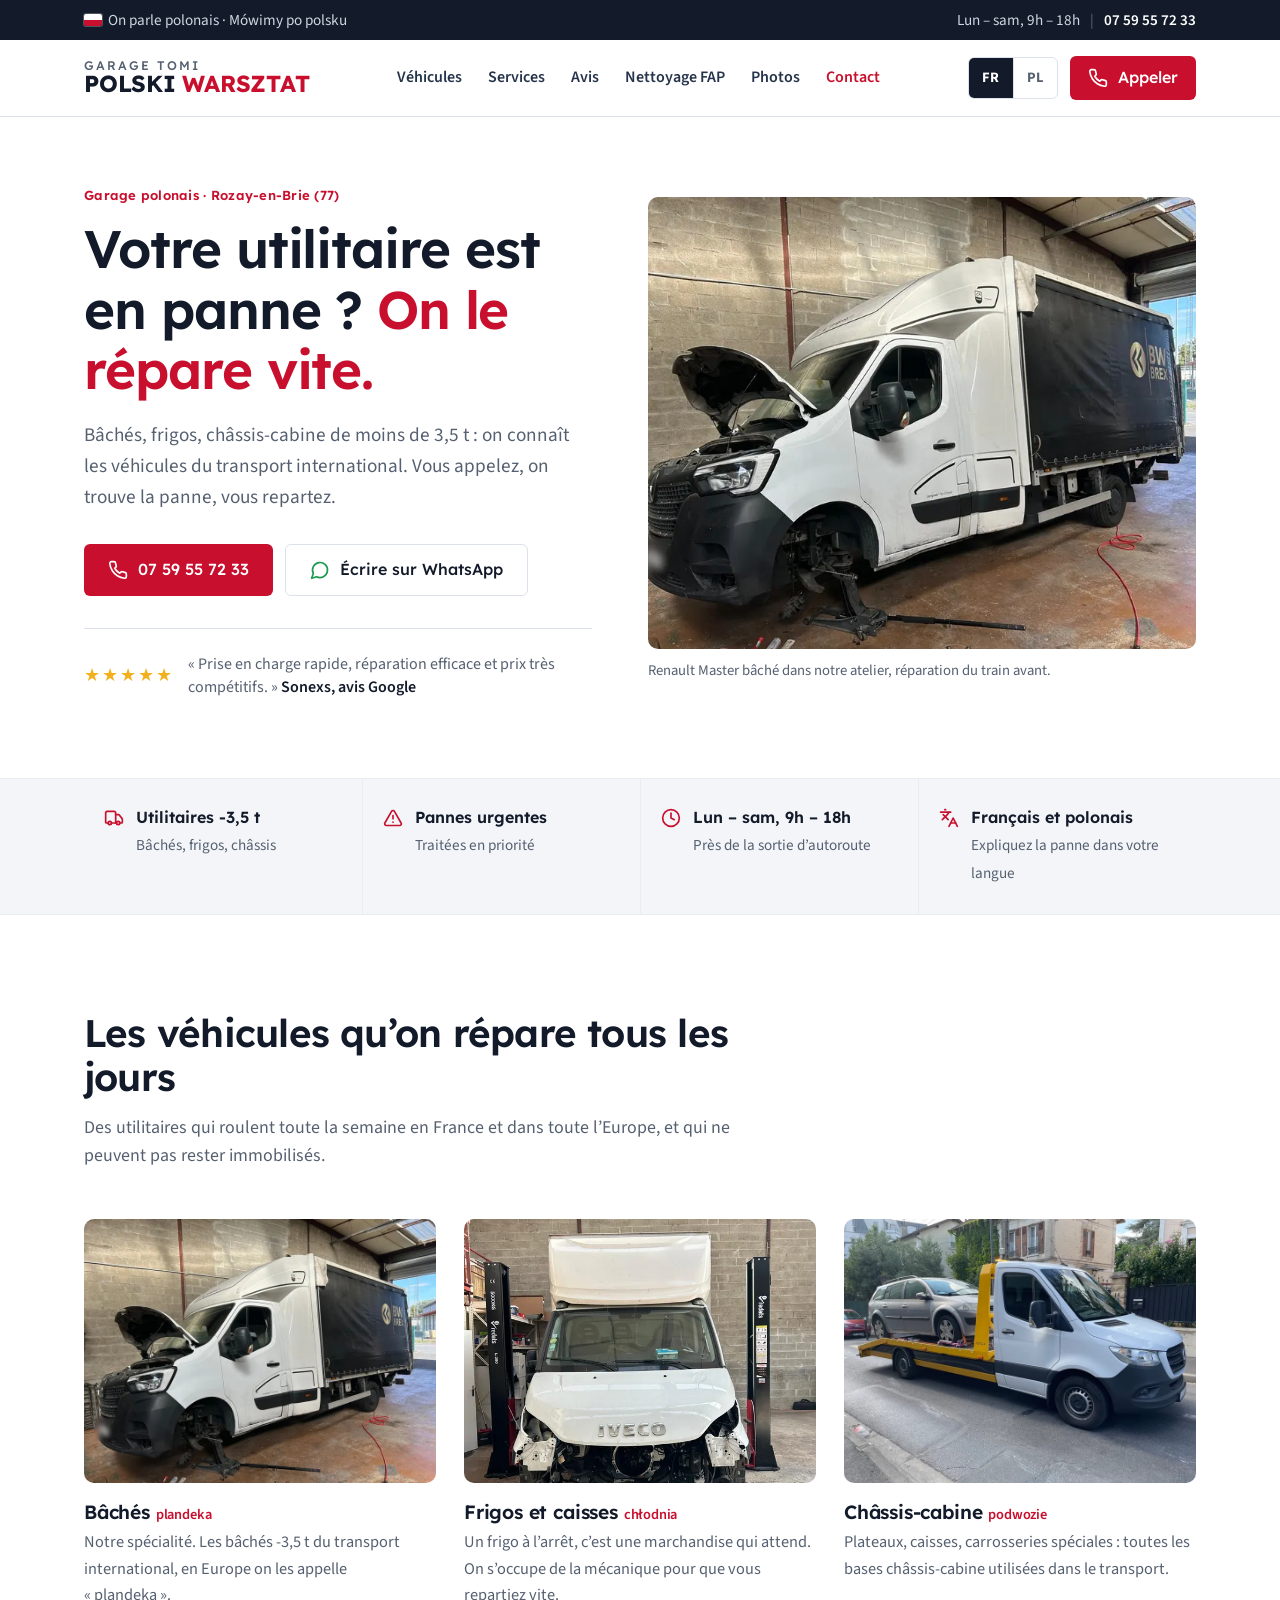
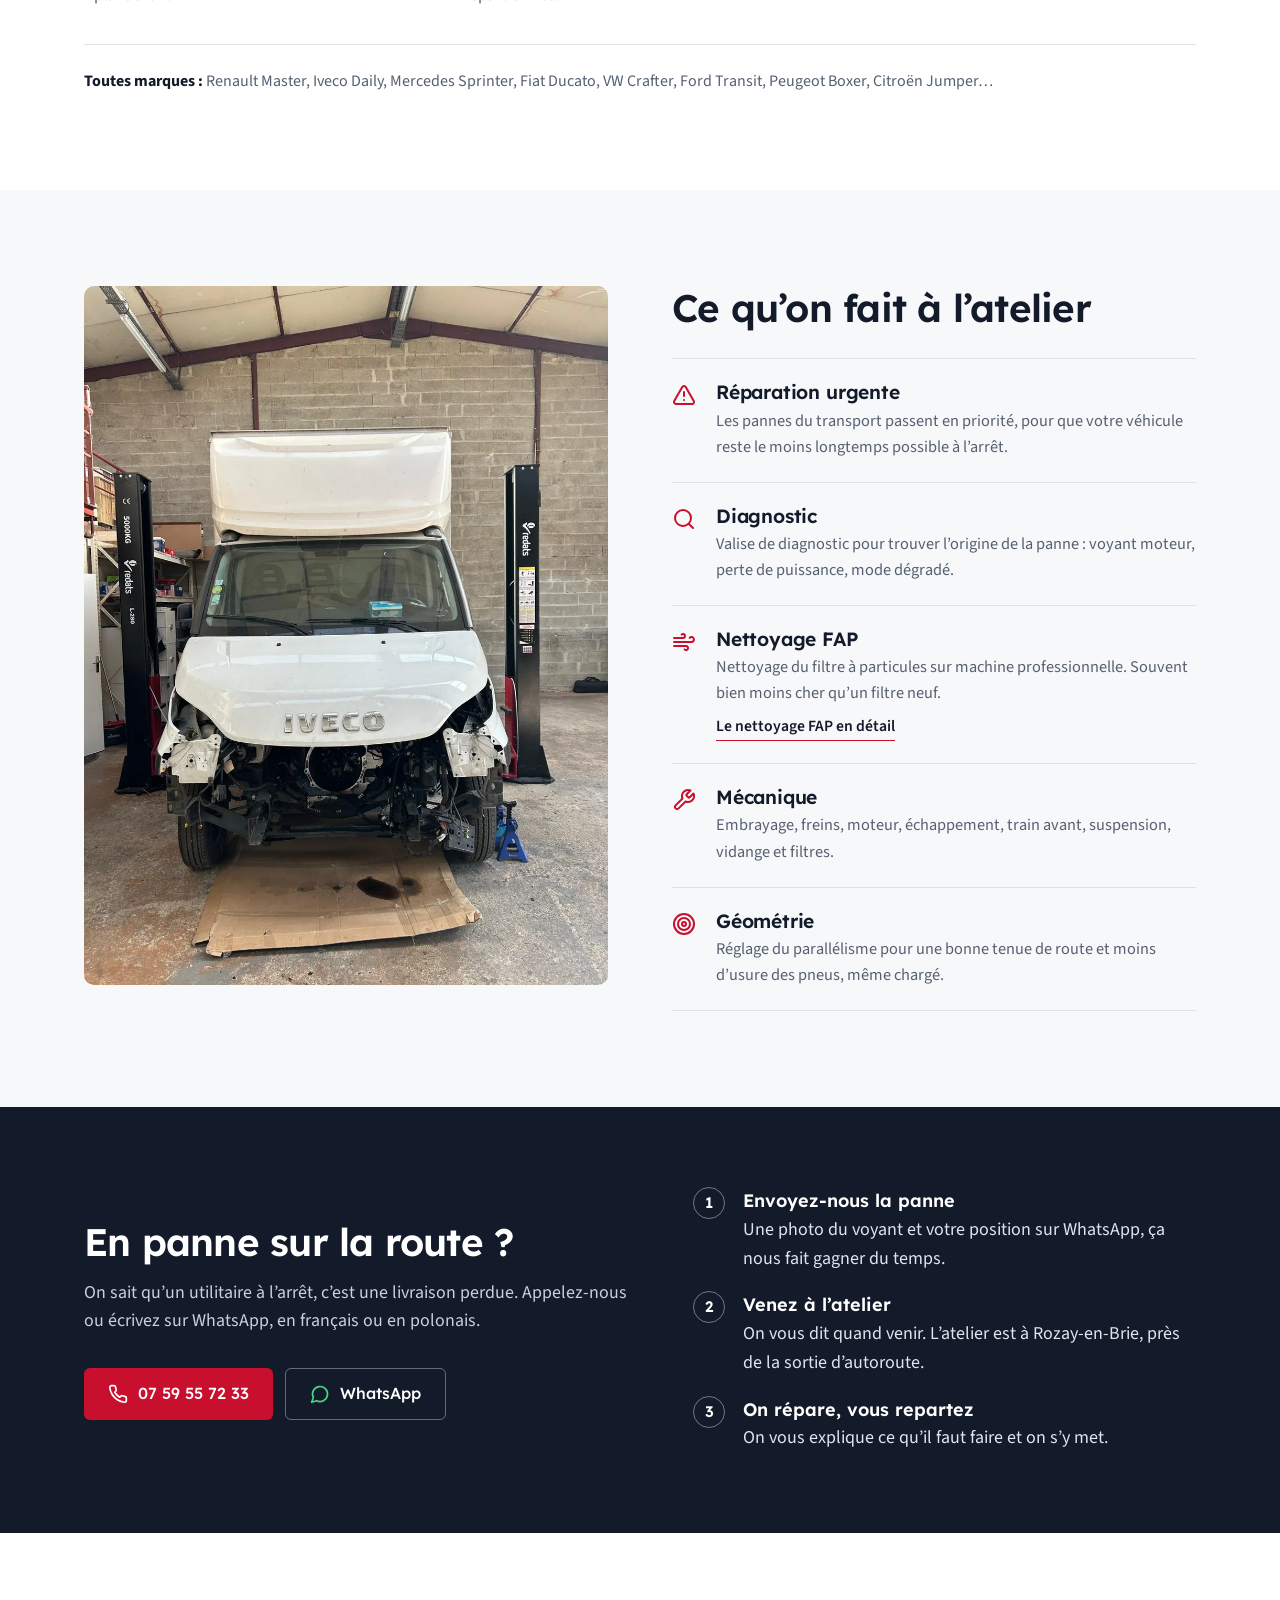
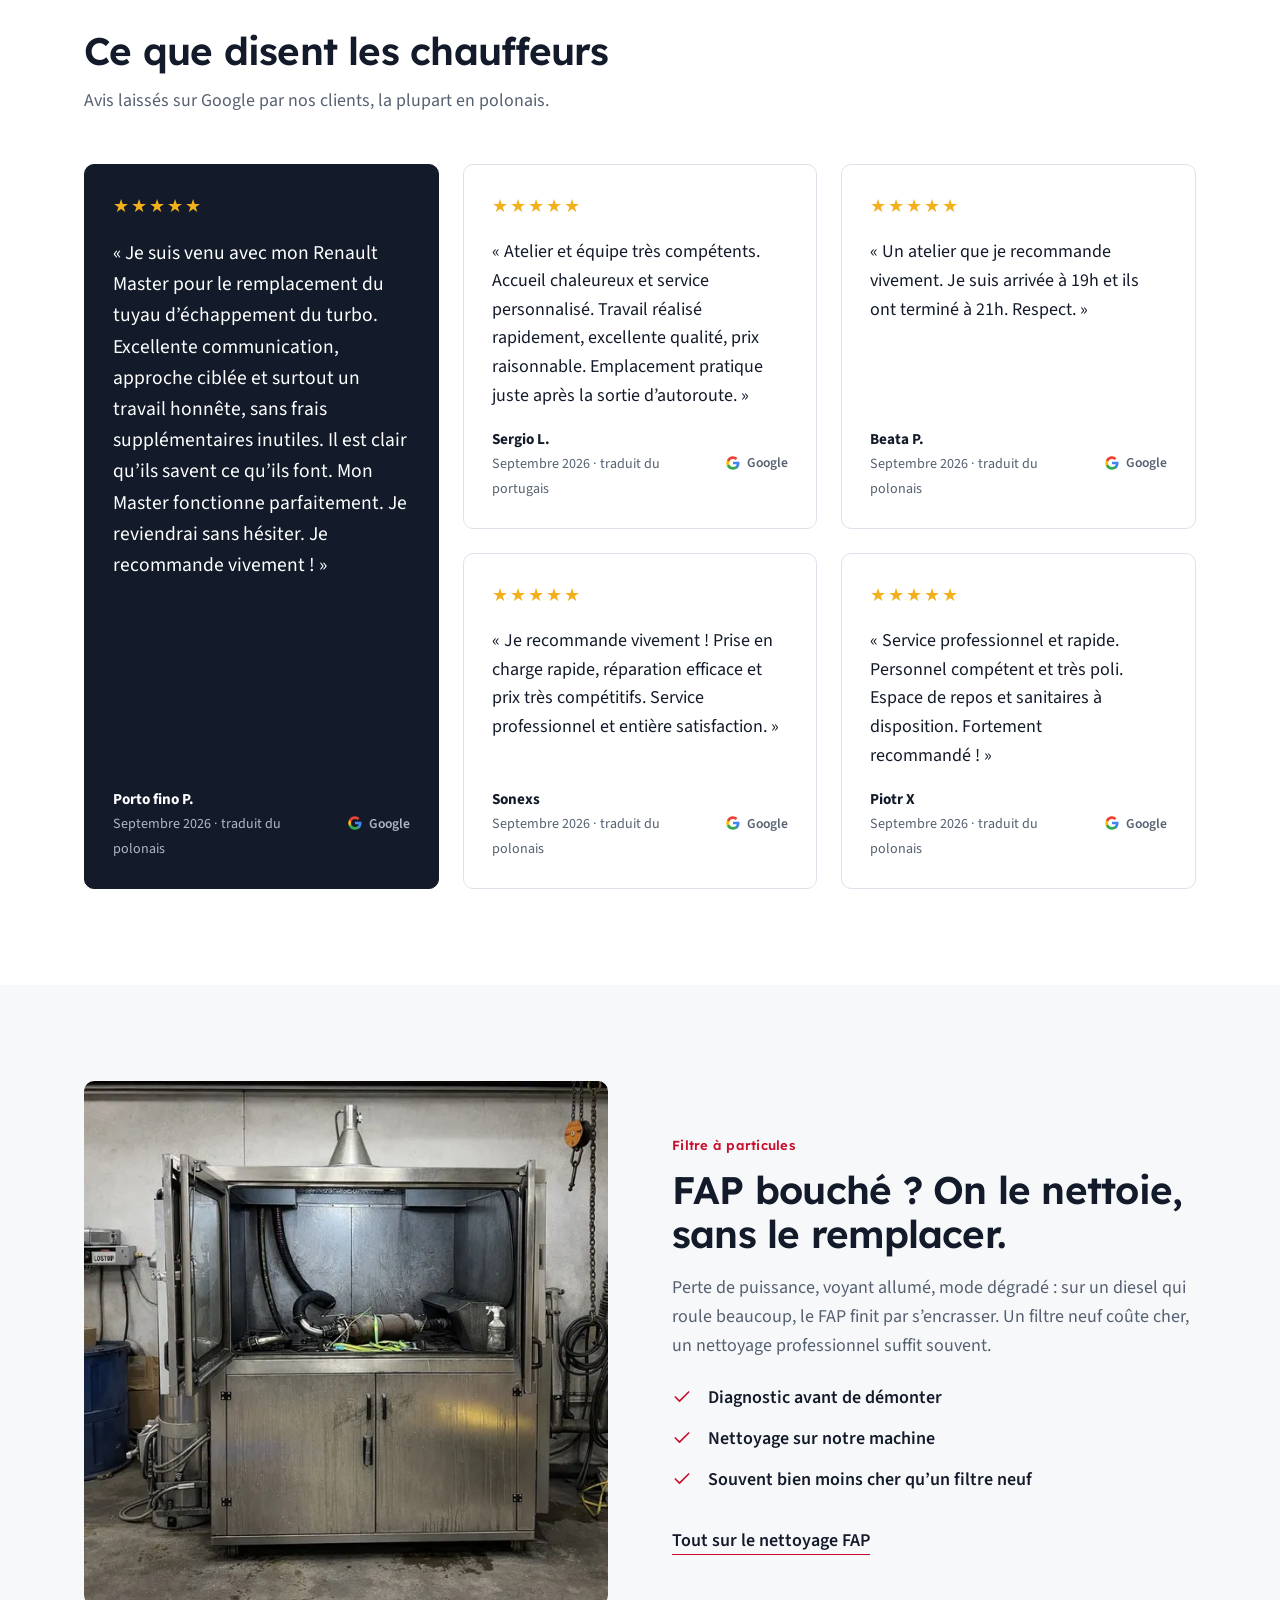
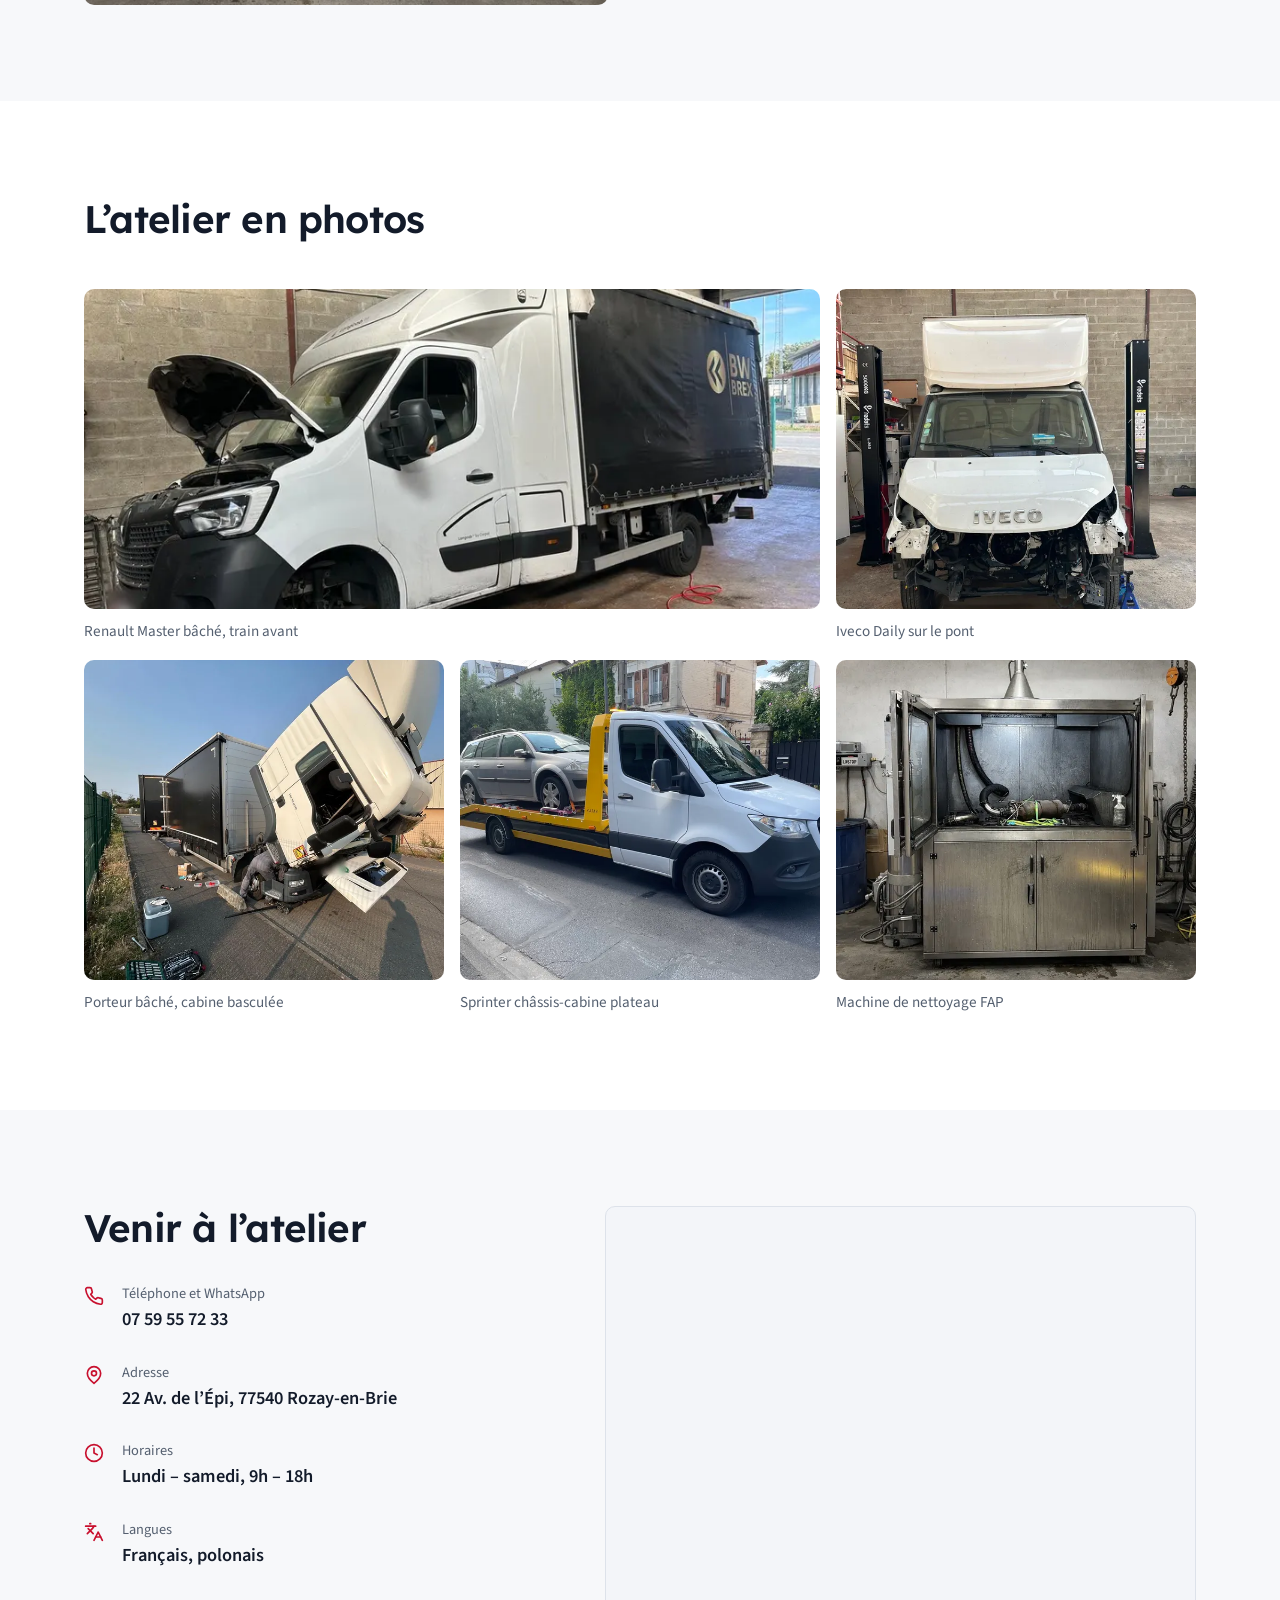
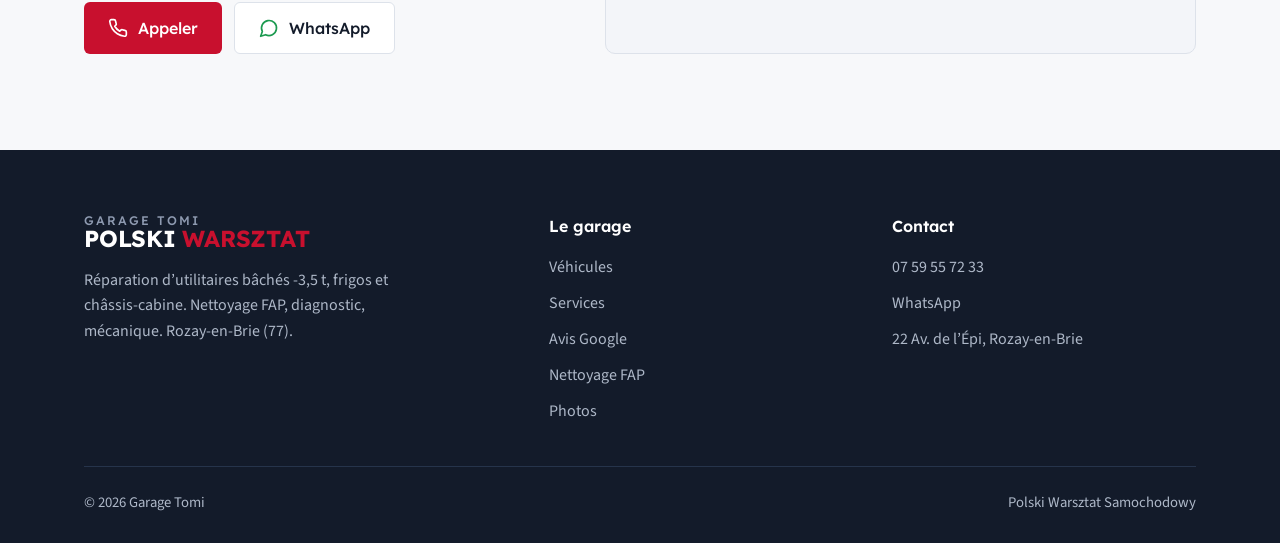
==== commit 5a750250: "Retire toute mention de remorquage / dépannage plateau Le garage ne remorque pas les utilitaires bâc" ====
--- a/index.html
+++ b/index.html
@@ -5,9 +5,9 @@
   <meta name="viewport" content="width=device-width, initial-scale=1" />
   <title data-fr="Garage Tomi — Polski Warsztat | Réparation utilitaires bâchés -3,5 t, Rozay-en-Brie" data-pl="Garage Tomi — Polski Warsztat | Naprawa busów z plandeką do 3,5 t, Rozay-en-Brie">Garage Tomi — Polski Warsztat | Réparation utilitaires bâchés -3,5 t, Rozay-en-Brie</title>
   <meta name="description"
-    content="Garage polonais à Rozay-en-Brie (77) : réparation rapide d’utilitaires bâchés -3,5 t (plandeka), frigos et châssis-cabine du transport international. Nettoyage FAP, diagnostic, dépannage plateau."
-    data-fr="Garage polonais à Rozay-en-Brie (77) : réparation rapide d’utilitaires bâchés -3,5 t (plandeka), frigos et châssis-cabine du transport international. Nettoyage FAP, diagnostic, dépannage plateau."
-    data-pl="Polski warsztat w Rozay-en-Brie (77, okolice Paryża): szybka naprawa busów z plandeką do 3,5 t, chłodni i podwozi z kabiną w transporcie międzynarodowym. Czyszczenie FAP, diagnostyka, laweta." />
+    content="Garage polonais à Rozay-en-Brie (77) : réparation rapide d’utilitaires bâchés -3,5 t (plandeka), frigos et châssis-cabine du transport international. Nettoyage FAP, diagnostic, mécanique."
+    data-fr="Garage polonais à Rozay-en-Brie (77) : réparation rapide d’utilitaires bâchés -3,5 t (plandeka), frigos et châssis-cabine du transport international. Nettoyage FAP, diagnostic, mécanique."
+    data-pl="Polski warsztat w Rozay-en-Brie (77, okolice Paryża): szybka naprawa busów z plandeką do 3,5 t, chłodni i podwozi z kabiną w transporcie międzynarodowym. Czyszczenie FAP, diagnostyka, mechanika." />
   <meta name="theme-color" content="#131b2a" />
   <link rel="icon" href="data:image/svg+xml,%3Csvg xmlns='http://www.w3.org/2000/svg' viewBox='0 0 64 64'%3E%3Crect width='64' height='64' rx='12' fill='%23131b2a'/%3E%3Crect y='44' width='64' height='20' fill='%23c8102e'/%3E%3Ctext x='32' y='38' font-family='Arial' font-weight='700' font-size='30' text-anchor='middle' fill='%23fff'%3ET%3C/text%3E%3C/svg%3E" />
 
@@ -27,7 +27,7 @@
     "@type": "AutoRepair",
     "name": "Garage Tomi",
     "alternateName": "Polski Warsztat Samochodowy",
-    "description": "Réparation d'utilitaires bâchés -3,5 t, frigos et châssis-cabine. Nettoyage FAP, diagnostic, dépannage plateau.",
+    "description": "Réparation d'utilitaires bâchés -3,5 t, frigos et châssis-cabine. Nettoyage FAP, diagnostic, mécanique.",
     "url": "https://teo112345.github.io/Garaz-tomi/",
     "telephone": "+33759557233",
     "image": "https://teo112345.github.io/Garaz-tomi/images/atelier-master-bache-1600.webp",
@@ -161,7 +161,7 @@
       <ul>
         <li><svg class="icon"><use href="#i-truck"/></svg><div><strong data-fr="Utilitaires -3,5 t" data-pl="Busy do 3,5 t">Utilitaires -3,5 t</strong><span data-fr="Bâchés, frigos, châssis" data-pl="Plandeki, chłodnie, podwozia">Bâchés, frigos, châssis</span></div></li>
         <li><svg class="icon"><use href="#i-alert"/></svg><div><strong data-fr="Pannes urgentes" data-pl="Pilne awarie">Pannes urgentes</strong><span data-fr="Traitées en priorité" data-pl="Obsługiwane w pierwszej kolejności">Traitées en priorité</span></div></li>
-        <li><svg class="icon"><use href="#i-truck"/></svg><div><strong data-fr="Dépanneuse plateau" data-pl="Własna laweta">Dépanneuse plateau</strong><span data-fr="On vient chercher le véhicule" data-pl="Przyjedziemy po pojazd">On vient chercher le véhicule</span></div></li>
+        <li><svg class="icon"><use href="#i-clock"/></svg><div><strong data-fr="Lun – sam, 9h – 18h" data-pl="Pon – sob, 9:00 – 18:00">Lun – sam, 9h – 18h</strong><span data-fr="Près de la sortie d’autoroute" data-pl="Blisko zjazdu z autostrady">Près de la sortie d’autoroute</span></div></li>
         <li><svg class="icon"><use href="#i-lang"/></svg><div><strong data-fr="Français et polonais" data-pl="Po polsku i po francusku">Français et polonais</strong><span data-fr="Expliquez la panne dans votre langue" data-pl="Opisz usterkę w swoim języku">Expliquez la panne dans votre langue</span></div></li>
       </ul>
     </div>
@@ -251,14 +251,6 @@
             </div>
           </li>
           <li>
-            <svg class="icon"><use href="#i-truck"/></svg>
-            <div>
-              <h3 data-fr="Dépannage plateau" data-pl="Laweta">Dépannage plateau</h3>
-              <p data-fr="Votre véhicule ne roule plus ? Notre dépanneuse plateau vient le chercher et le ramène à l’atelier."
-                 data-pl="Pojazd nie jedzie? Przyjedziemy po niego naszą lawetą i przywieziemy do warsztatu.">Votre véhicule ne roule plus ? Notre dépanneuse plateau vient le chercher et le ramène à l’atelier.</p>
-            </div>
-          </li>
-          <li>
             <svg class="icon"><use href="#i-target"/></svg>
             <div>
               <h3 data-fr="Géométrie" data-pl="Geometria kół">Géométrie</h3>
@@ -285,7 +277,7 @@
       </div>
       <ol>
         <li><div><strong data-fr="Envoyez-nous la panne" data-pl="Opisz usterkę">Envoyez-nous la panne</strong><span data-fr="Une photo du voyant et votre position sur WhatsApp, ça nous fait gagner du temps." data-pl="Zdjęcie kontrolki i lokalizacja na WhatsApp oszczędzają nam czas.">Une photo du voyant et votre position sur WhatsApp, ça nous fait gagner du temps.</span></div></li>
-        <li><div><strong data-fr="On récupère le véhicule" data-pl="Odbieramy pojazd">On récupère le véhicule</strong><span data-fr="Vous venez à l’atelier, ou notre dépanneuse vient le chercher." data-pl="Przyjeżdżasz do warsztatu albo przyjedziemy po niego lawetą.">Vous venez à l’atelier, ou notre dépanneuse vient le chercher.</span></div></li>
+        <li><div><strong data-fr="Venez à l’atelier" data-pl="Przyjedź do warsztatu">Venez à l’atelier</strong><span data-fr="On vous dit quand venir. L’atelier est à Rozay-en-Brie, près de la sortie d’autoroute." data-pl="Powiemy, kiedy przyjechać. Warsztat jest w Rozay-en-Brie, blisko zjazdu z autostrady.">On vous dit quand venir. L’atelier est à Rozay-en-Brie, près de la sortie d’autoroute.</span></div></li>
         <li><div><strong data-fr="On répare, vous repartez" data-pl="Naprawiamy, jedziesz dalej">On répare, vous repartez</strong><span data-fr="On vous explique ce qu’il faut faire et on s’y met." data-pl="Wyjaśniamy, co trzeba zrobić, i bierzemy się do pracy.">On vous explique ce qu’il faut faire et on s’y met.</span></div></li>
       </ol>
     </div>
@@ -363,7 +355,7 @@
         <h2 data-fr="L’atelier en photos" data-pl="Warsztat na zdjęciach">L’atelier en photos</h2>
       </div>
       <div class="gallery">
-        <figure class="gallery-item" tabindex="0" data-full="images/atelier-master-bache-1600.webp">
+        <figure class="gallery-item wide" tabindex="0" data-full="images/atelier-master-bache-1600.webp">
           <img src="images/atelier-master-bache-800.webp" width="800" height="600" loading="lazy" alt="Renault Master bâché, train avant" data-fr-alt="Renault Master bâché, train avant" data-pl-alt="Renault Master z plandeką, przednie zawieszenie" />
           <figcaption data-fr="Renault Master bâché, train avant" data-pl="Renault Master z plandeką, przednie zawieszenie">Renault Master bâché, train avant</figcaption>
         </figure>
@@ -376,16 +368,12 @@
           <figcaption data-fr="Porteur bâché, cabine basculée" data-pl="Ciężarówka z plandeką, podniesiona kabina">Porteur bâché, cabine basculée</figcaption>
         </figure>
         <figure class="gallery-item" tabindex="0" data-full="images/depanneuse-plateau-1400.webp">
-          <img src="images/depanneuse-plateau-800.webp" width="800" height="600" loading="lazy" alt="Notre dépanneuse plateau" data-fr-alt="Notre dépanneuse plateau" data-pl-alt="Nasza laweta" />
-          <figcaption data-fr="Notre dépanneuse plateau" data-pl="Nasza laweta">Notre dépanneuse plateau</figcaption>
+          <img src="images/depanneuse-plateau-800.webp" width="800" height="600" loading="lazy" alt="Mercedes Sprinter châssis-cabine plateau" data-fr-alt="Mercedes Sprinter châssis-cabine plateau" data-pl-alt="Mercedes Sprinter, podwozie z platformą" />
+          <figcaption data-fr="Sprinter châssis-cabine plateau" data-pl="Sprinter, podwozie z platformą">Sprinter châssis-cabine plateau</figcaption>
         </figure>
         <figure class="gallery-item" tabindex="0" data-full="images/machine-fap-1000.webp">
           <img src="images/machine-fap-600.webp" width="600" height="600" loading="lazy" alt="Machine de nettoyage FAP" data-fr-alt="Machine de nettoyage FAP" data-pl-alt="Maszyna do czyszczenia FAP" />
           <figcaption data-fr="Machine de nettoyage FAP" data-pl="Maszyna do czyszczenia FAP">Machine de nettoyage FAP</figcaption>
-        </figure>
-        <figure class="gallery-item" tabindex="0" data-full="images/depanneuse-plateau-2-1000.webp">
-          <img src="images/depanneuse-plateau-2-600.webp" width="600" height="900" loading="lazy" style="object-position: 50% 62%;" alt="Remorquage d’un véhicule jusqu’à l’atelier" data-fr-alt="Remorquage d’un véhicule jusqu’à l’atelier" data-pl-alt="Holowanie pojazdu do warsztatu" />
-          <figcaption data-fr="Remorquage jusqu’à l’atelier" data-pl="Holowanie do warsztatu">Remorquage jusqu’à l’atelier</figcaption>
         </figure>
       </div>
     </div>
@@ -427,8 +415,8 @@
           <span class="brand-top">GARAGE TOMI</span>
           <span class="brand-main">POLSKI <span>WARSZTAT</span></span>
         </a>
-        <p data-fr="Réparation d’utilitaires bâchés -3,5 t, frigos et châssis-cabine. Nettoyage FAP, diagnostic, dépannage plateau. Rozay-en-Brie (77)."
-           data-pl="Naprawa busów z plandeką do 3,5 t, chłodni i podwozi z kabiną. Czyszczenie FAP, diagnostyka, laweta. Rozay-en-Brie (77).">Réparation d’utilitaires bâchés -3,5 t, frigos et châssis-cabine. Nettoyage FAP, diagnostic, dépannage plateau. Rozay-en-Brie (77).</p>
+        <p data-fr="Réparation d’utilitaires bâchés -3,5 t, frigos et châssis-cabine. Nettoyage FAP, diagnostic, mécanique. Rozay-en-Brie (77)."
+           data-pl="Naprawa busów z plandeką do 3,5 t, chłodni i podwozi z kabiną. Czyszczenie FAP, diagnostyka, mechanika. Rozay-en-Brie (77).">Réparation d’utilitaires bâchés -3,5 t, frigos et châssis-cabine. Nettoyage FAP, diagnostic, mécanique. Rozay-en-Brie (77).</p>
       </div>
       <div>
         <h4 data-fr="Le garage" data-pl="Warsztat">Le garage</h4>
--- a/style.css
+++ b/style.css
@@ -207,6 +207,8 @@
 /* ---------- Gallery ---------- */
 .gallery { display: grid; grid-template-columns: repeat(3, 1fr); gap: 16px; }
 .gallery figure { cursor: zoom-in; }
+.gallery .wide { grid-column: span 2; }
+.gallery img { aspect-ratio: auto; height: 320px; }
 .gallery img { width: 100%; aspect-ratio: 4 / 3; object-fit: cover; border-radius: var(--radius); transition: opacity .2s; }
 .gallery figure:hover img { opacity: .9; }
 .gallery figcaption { margin-top: 10px; font-size: .95rem; color: var(--text-muted); }
@@ -322,6 +324,8 @@
   .facts li, .facts li + li { border-left: 0; border-top: 1px solid var(--navy-100); padding: 18px 0; }
   .facts li:first-child { border-top: 0; }
   .reviews, .gallery { grid-template-columns: 1fr; }
+  .gallery .wide { grid-column: auto; }
+  .gallery img, .gallery .wide img { aspect-ratio: 4 / 3; height: auto; }
   .review.big { grid-column: auto; }
   .emergency-actions .btn, .contact-actions .btn { flex: 1 1 100%; }
   .footer-grid { grid-template-columns: 1fr; }
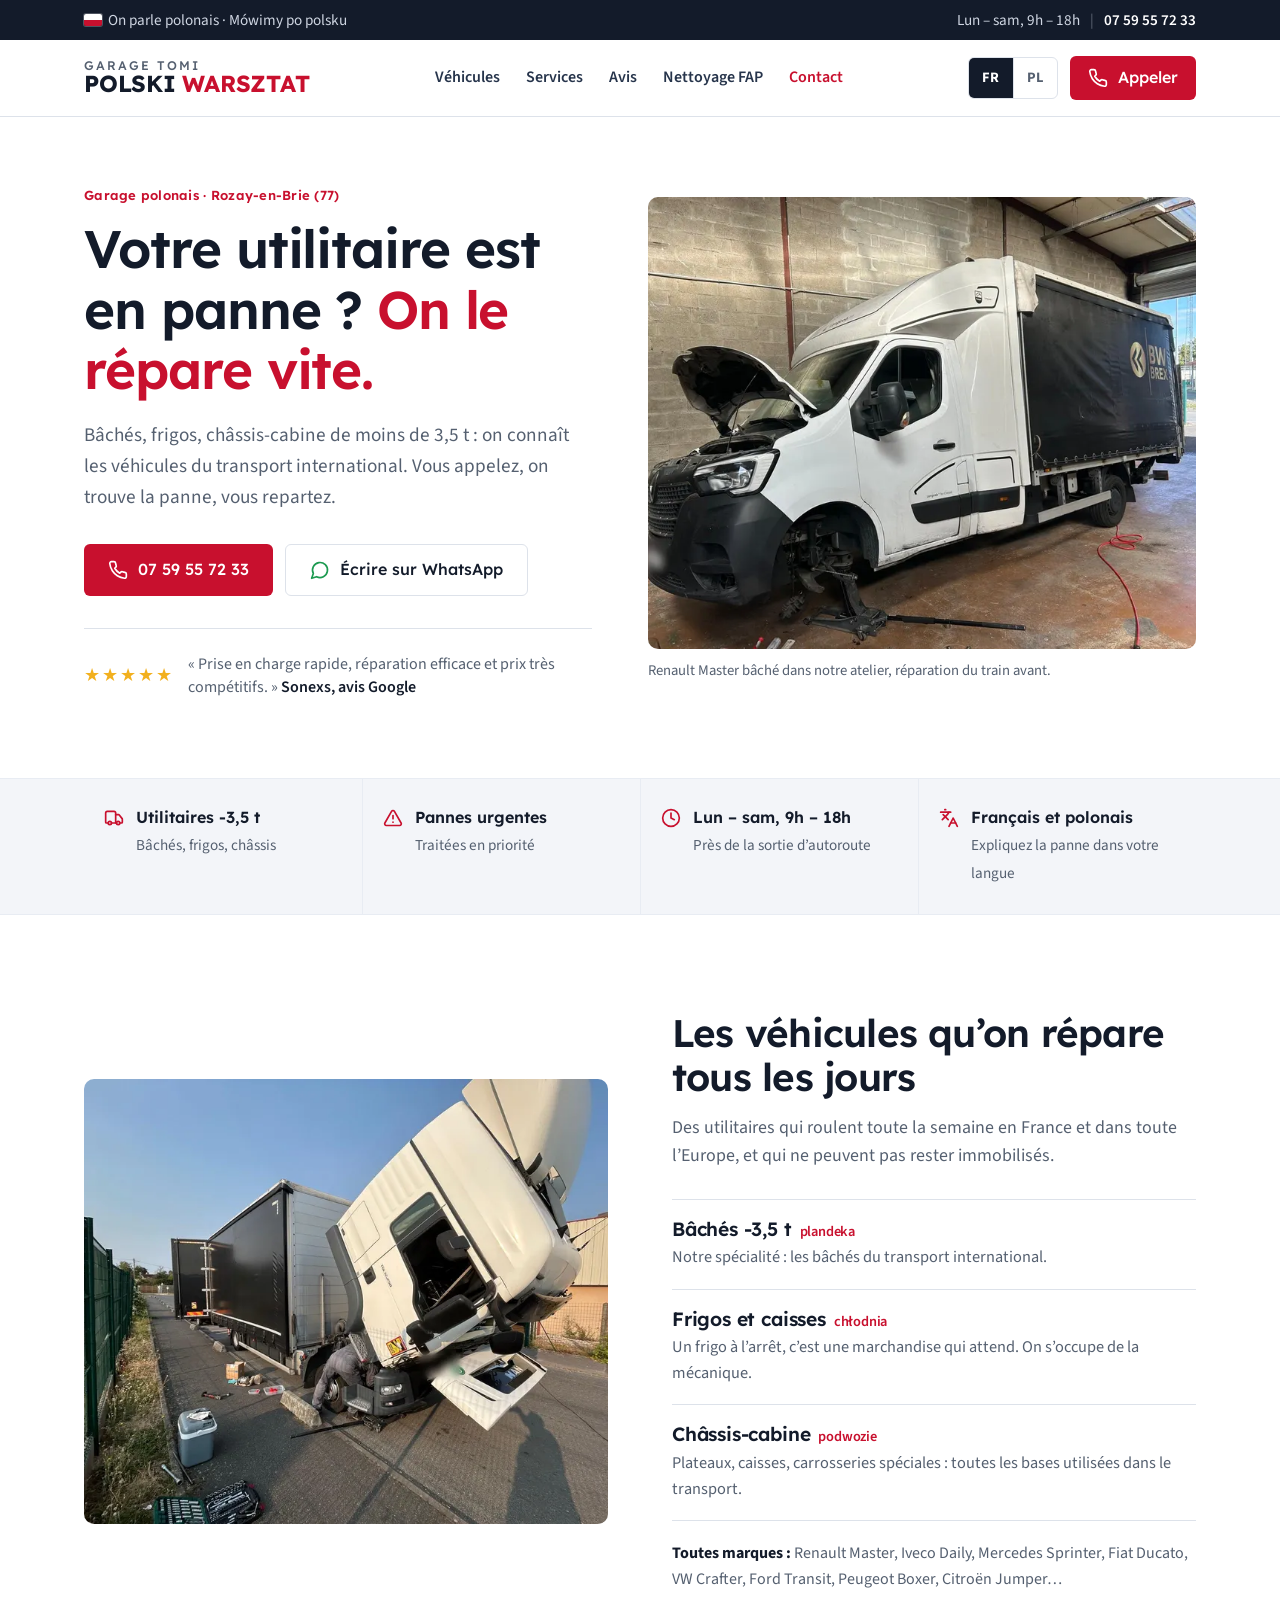
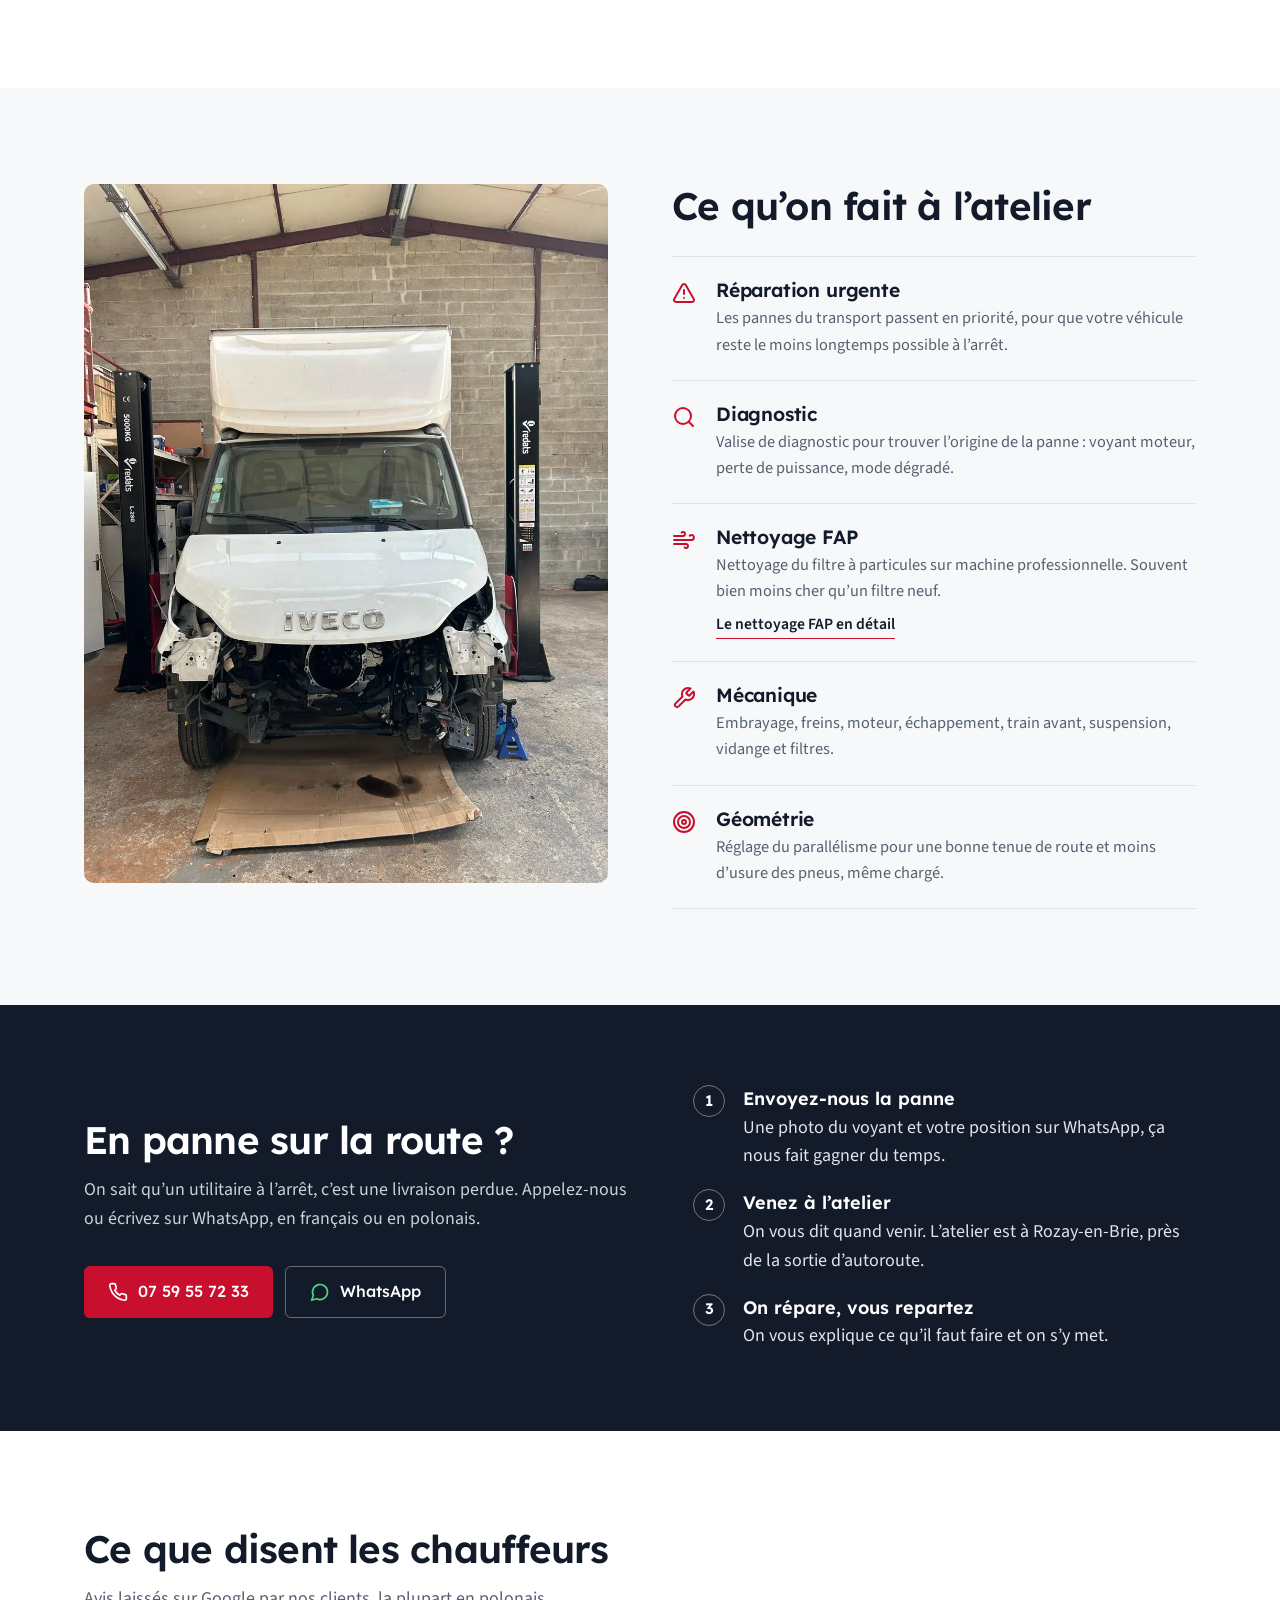
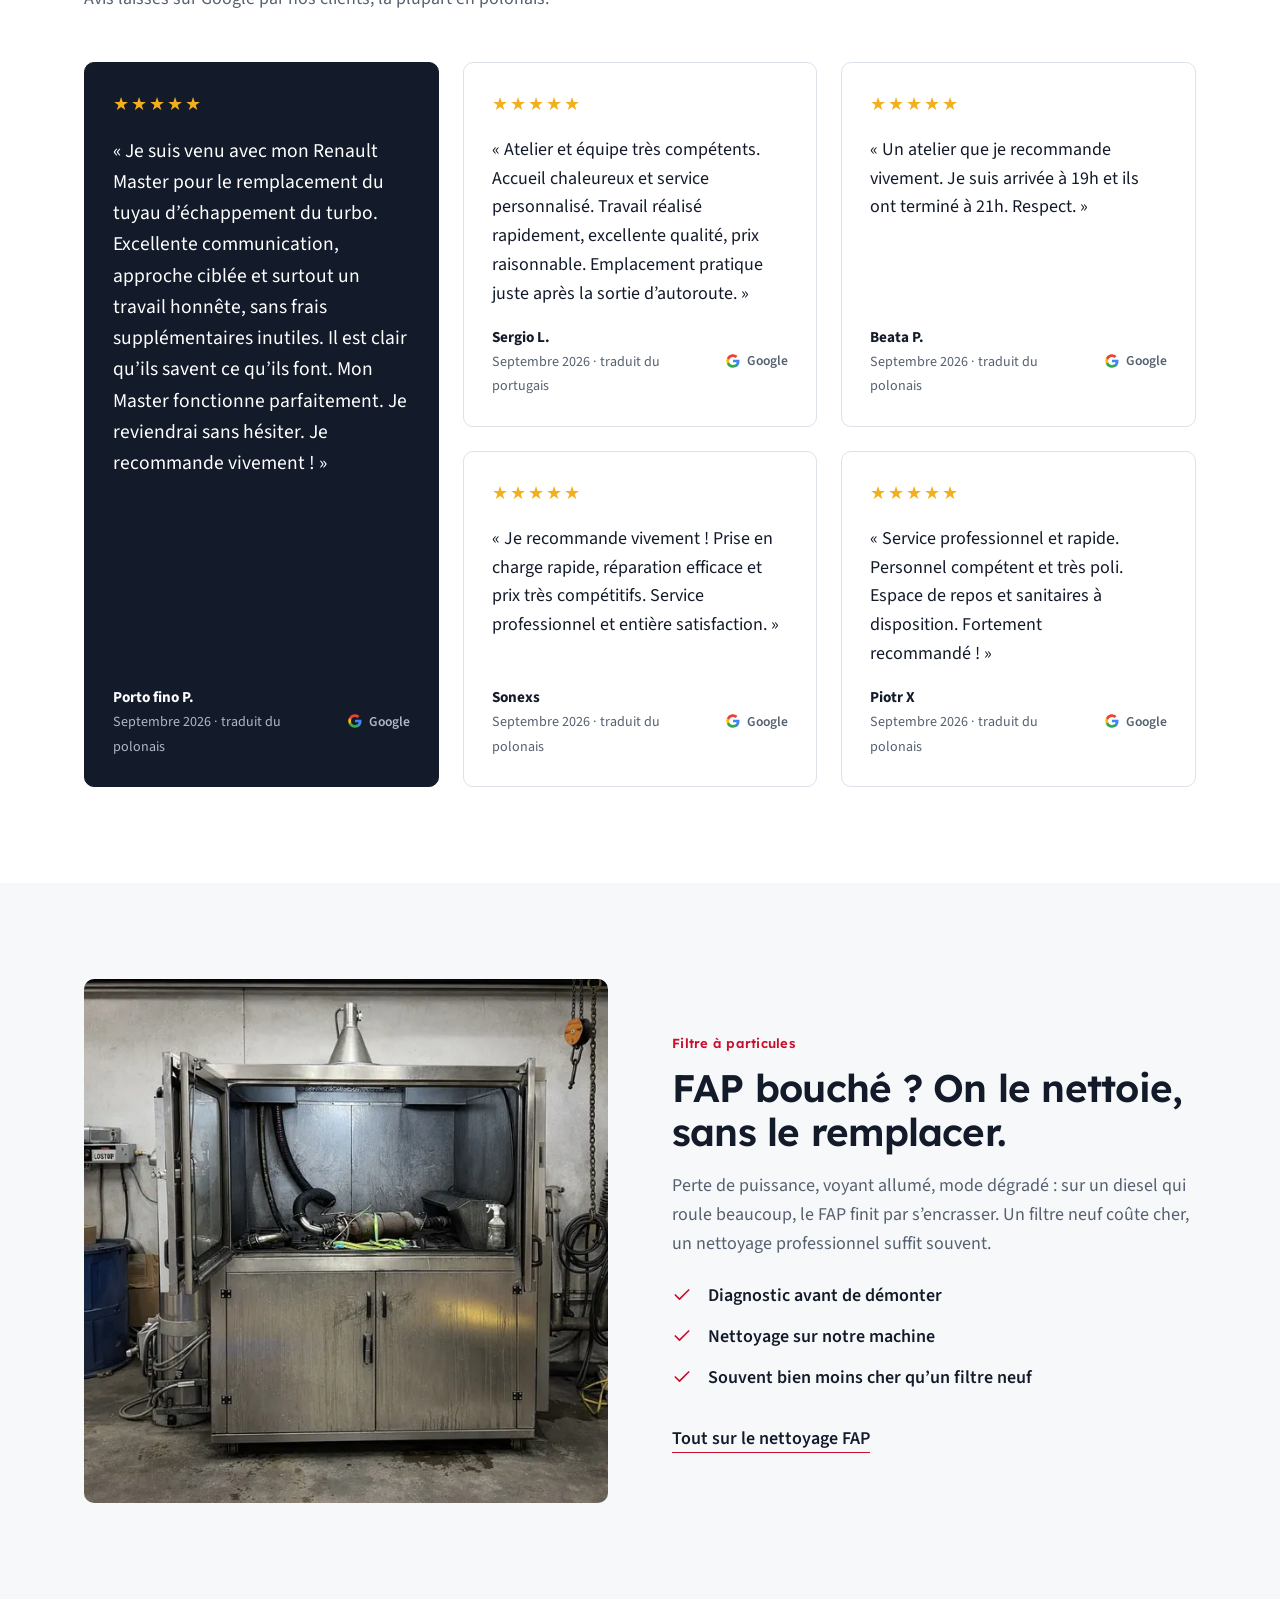
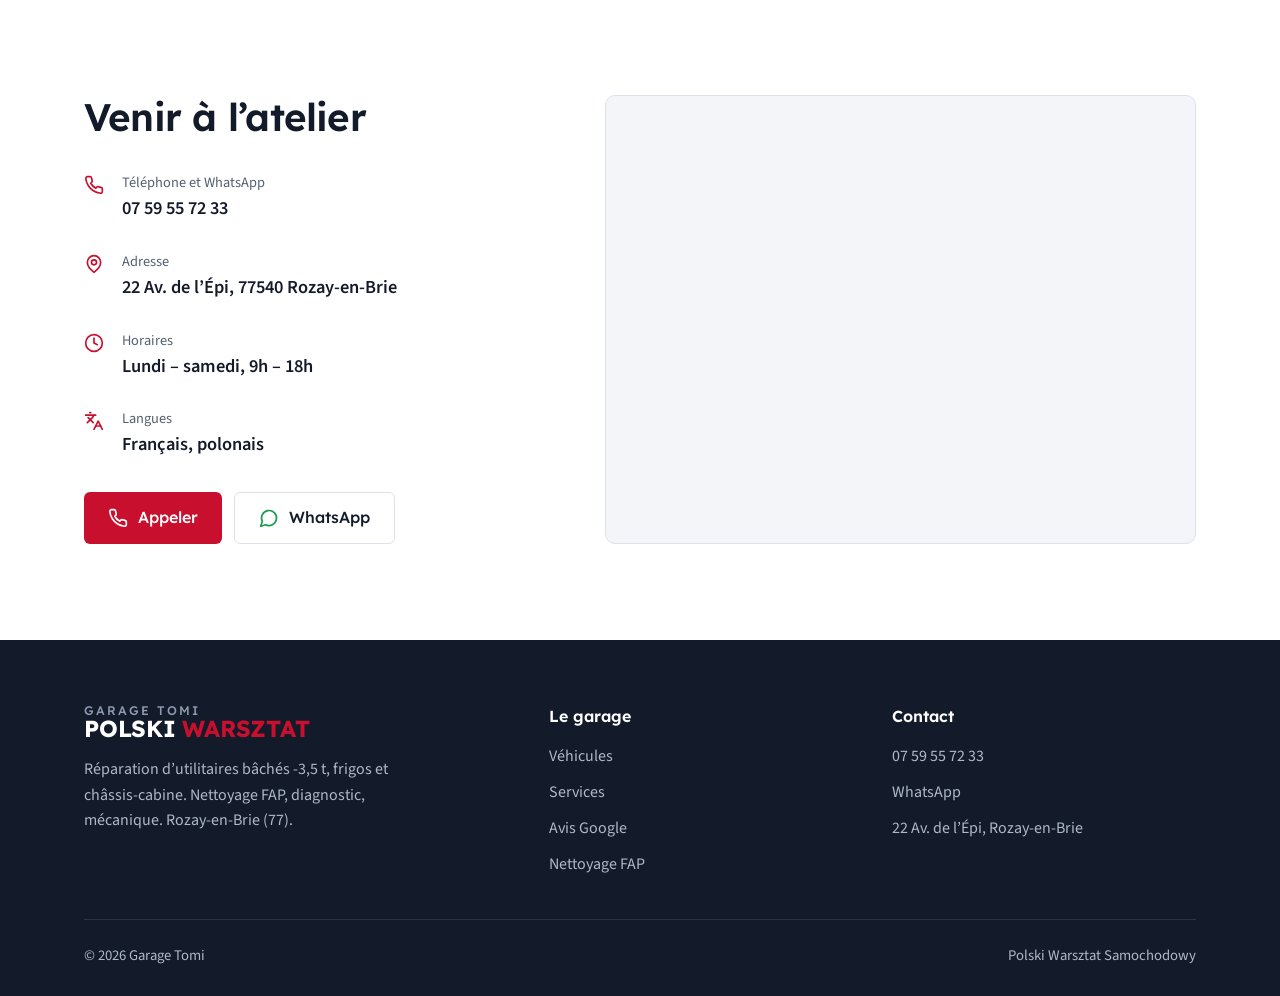
==== commit 6994bd89: "Corrige l affichage cassé (cache) et nettoie la mise en page - style.css et script.js versionnés (?v" ====
--- a/index.html
+++ b/index.html
@@ -19,7 +19,7 @@
   <link rel="preconnect" href="https://fonts.googleapis.com" />
   <link rel="preconnect" href="https://fonts.gstatic.com" crossorigin />
   <link href="https://fonts.googleapis.com/css2?family=Lexend:wght@400;500;600;700&family=Source+Sans+3:wght@400;600;700&display=swap" rel="stylesheet" />
-  <link rel="stylesheet" href="style.css" />
+  <link rel="stylesheet" href="style.css?v=20261002b" />
 
   <script type="application/ld+json">
   {
@@ -90,7 +90,6 @@
       <a href="#services" data-fr="Services" data-pl="Usługi">Services</a>
       <a href="#avis" data-fr="Avis" data-pl="Opinie">Avis</a>
       <a href="fap.html" data-fr="Nettoyage FAP" data-pl="Czyszczenie FAP">Nettoyage FAP</a>
-      <a href="#galerie" data-fr="Photos" data-pl="Zdjęcia">Photos</a>
       <a href="#contact" data-fr="Contact" data-pl="Kontakt">Contact</a>
     </nav>
 
@@ -169,39 +168,38 @@
 
   <!-- VÉHICULES -->
   <section id="vehicules">
-    <div class="container">
-      <div class="section-title">
-        <h2 data-fr="Les véhicules qu’on répare tous les jours" data-pl="Pojazdy, które naprawiamy na co dzień">Les véhicules qu’on répare tous les jours</h2>
-        <p data-fr="Des utilitaires qui roulent toute la semaine en France et dans toute l’Europe, et qui ne peuvent pas rester immobilisés."
-           data-pl="Busy, które jeżdżą cały tydzień po Francji i całej Europie i nie mogą długo stać.">Des utilitaires qui roulent toute la semaine en France et dans toute l’Europe, et qui ne peuvent pas rester immobilisés.</p>
-      </div>
-      <div class="vehicles">
-        <article class="vehicle">
-          <img src="images/atelier-master-bache-800.webp" width="800" height="600" loading="lazy" style="object-position: 85% 50%;"
-               alt="Utilitaire bâché Renault Master" data-fr-alt="Utilitaire bâché Renault Master" data-pl-alt="Renault Master z plandeką" />
-          <h3><span data-fr="Bâchés" data-pl="Plandeki">Bâchés</span><small>plandeka</small></h3>
-          <p data-fr="Notre spécialité. Les bâchés -3,5 t du transport international, en Europe on les appelle « plandeka »."
-             data-pl="Nasza specjalność. Busy z plandeką do 3,5 t w transporcie międzynarodowym.">Notre spécialité. Les bâchés -3,5 t du transport international, en Europe on les appelle « plandeka ».</p>
-        </article>
-        <article class="vehicle">
-          <img src="images/atelier-iveco-daily-600.webp" width="600" height="800" loading="lazy" style="object-position: 50% 40%;"
-               alt="Iveco Daily caisse sur pont élévateur" data-fr-alt="Iveco Daily caisse sur pont élévateur" data-pl-alt="Iveco Daily z zabudową na podnośniku" />
-          <h3><span data-fr="Frigos et caisses" data-pl="Chłodnie i kontenery">Frigos et caisses</span><small>chłodnia</small></h3>
-          <p data-fr="Un frigo à l’arrêt, c’est une marchandise qui attend. On s’occupe de la mécanique pour que vous repartiez vite."
-             data-pl="Stojąca chłodnia to towar, który czeka. Zajmujemy się mechaniką, żebyś szybko ruszył dalej.">Un frigo à l’arrêt, c’est une marchandise qui attend. On s’occupe de la mécanique pour que vous repartiez vite.</p>
-        </article>
-        <article class="vehicle">
-          <img src="images/depanneuse-plateau-800.webp" width="800" height="600" loading="lazy"
-               alt="Mercedes Sprinter châssis-cabine avec plateau" data-fr-alt="Mercedes Sprinter châssis-cabine avec plateau" data-pl-alt="Mercedes Sprinter podwozie z kabiną i platformą" />
-          <h3><span data-fr="Châssis-cabine" data-pl="Podwozia z kabiną">Châssis-cabine</span><small>podwozie</small></h3>
-          <p data-fr="Plateaux, caisses, carrosseries spéciales : toutes les bases châssis-cabine utilisées dans le transport."
-             data-pl="Platformy, kontenery, zabudowy specjalne: wszystkie podwozia z kabiną używane w transporcie.">Plateaux, caisses, carrosseries spéciales : toutes les bases châssis-cabine utilisées dans le transport.</p>
-        </article>
-      </div>
-      <p class="brands">
-        <strong data-fr="Toutes marques :" data-pl="Wszystkie marki:">Toutes marques :</strong>
-        Renault Master, Iveco Daily, Mercedes Sprinter, Fiat Ducato, VW Crafter, Ford Transit, Peugeot Boxer, Citroën Jumper…
-      </p>
+    <div class="container split center">
+      <figure class="split-photo">
+        <img src="images/intervention-porteur-1400.webp"
+             srcset="images/intervention-porteur-800.webp 800w, images/intervention-porteur-1400.webp 1400w" sizes="(max-width: 1024px) 100vw, 540px"
+             width="1400" height="1050" loading="lazy" style="aspect-ratio: 4 / 3.4;"
+             alt="Porteur bâché en intervention, cabine basculée" data-fr-alt="Porteur bâché en intervention, cabine basculée" data-pl-alt="Ciężarówka z plandeką w naprawie, podniesiona kabina" />
+      </figure>
+      <div>
+        <div class="section-title" style="margin-bottom:28px">
+          <h2 data-fr="Les véhicules qu’on répare tous les jours" data-pl="Pojazdy, które naprawiamy na co dzień">Les véhicules qu’on répare tous les jours</h2>
+          <p data-fr="Des utilitaires qui roulent toute la semaine en France et dans toute l’Europe, et qui ne peuvent pas rester immobilisés."
+             data-pl="Busy, które jeżdżą cały tydzień po Francji i całej Europie i nie mogą długo stać.">Des utilitaires qui roulent toute la semaine en France et dans toute l’Europe, et qui ne peuvent pas rester immobilisés.</p>
+        </div>
+        <ul class="vehicle-list">
+          <li>
+            <h3><span data-fr="Bâchés -3,5 t" data-pl="Plandeki do 3,5 t">Bâchés -3,5 t</span><small>plandeka</small></h3>
+            <p data-fr="Notre spécialité : les bâchés du transport international." data-pl="Nasza specjalność: busy z plandeką w transporcie międzynarodowym.">Notre spécialité : les bâchés du transport international.</p>
+          </li>
+          <li>
+            <h3><span data-fr="Frigos et caisses" data-pl="Chłodnie i kontenery">Frigos et caisses</span><small>chłodnia</small></h3>
+            <p data-fr="Un frigo à l’arrêt, c’est une marchandise qui attend. On s’occupe de la mécanique." data-pl="Stojąca chłodnia to towar, który czeka. Zajmujemy się mechaniką.">Un frigo à l’arrêt, c’est une marchandise qui attend. On s’occupe de la mécanique.</p>
+          </li>
+          <li>
+            <h3><span data-fr="Châssis-cabine" data-pl="Podwozia z kabiną">Châssis-cabine</span><small>podwozie</small></h3>
+            <p data-fr="Plateaux, caisses, carrosseries spéciales : toutes les bases utilisées dans le transport." data-pl="Platformy, kontenery, zabudowy specjalne: wszystkie podwozia używane w transporcie.">Plateaux, caisses, carrosseries spéciales : toutes les bases utilisées dans le transport.</p>
+          </li>
+        </ul>
+        <p class="brands">
+          <strong data-fr="Toutes marques :" data-pl="Wszystkie marki:">Toutes marques :</strong>
+          Renault Master, Iveco Daily, Mercedes Sprinter, Fiat Ducato, VW Crafter, Ford Transit, Peugeot Boxer, Citroën Jumper…
+        </p>
+      </div>
     </div>
   </section>
 
@@ -348,39 +346,8 @@
     </div>
   </section>
 
-  <!-- PHOTOS -->
-  <section id="galerie">
-    <div class="container">
-      <div class="section-title">
-        <h2 data-fr="L’atelier en photos" data-pl="Warsztat na zdjęciach">L’atelier en photos</h2>
-      </div>
-      <div class="gallery">
-        <figure class="gallery-item wide" tabindex="0" data-full="images/atelier-master-bache-1600.webp">
-          <img src="images/atelier-master-bache-800.webp" width="800" height="600" loading="lazy" alt="Renault Master bâché, train avant" data-fr-alt="Renault Master bâché, train avant" data-pl-alt="Renault Master z plandeką, przednie zawieszenie" />
-          <figcaption data-fr="Renault Master bâché, train avant" data-pl="Renault Master z plandeką, przednie zawieszenie">Renault Master bâché, train avant</figcaption>
-        </figure>
-        <figure class="gallery-item" tabindex="0" data-full="images/atelier-iveco-daily-1000.webp">
-          <img src="images/atelier-iveco-daily-600.webp" width="600" height="800" loading="lazy" style="object-position: 50% 45%;" alt="Iveco Daily sur pont élévateur" data-fr-alt="Iveco Daily sur pont élévateur" data-pl-alt="Iveco Daily na podnośniku" />
-          <figcaption data-fr="Iveco Daily sur le pont" data-pl="Iveco Daily na podnośniku">Iveco Daily sur le pont</figcaption>
-        </figure>
-        <figure class="gallery-item" tabindex="0" data-full="images/intervention-porteur-1400.webp">
-          <img src="images/intervention-porteur-800.webp" width="800" height="600" loading="lazy" alt="Intervention sur un porteur bâché, cabine basculée" data-fr-alt="Intervention sur un porteur bâché, cabine basculée" data-pl-alt="Naprawa ciężarówki z plandeką, podniesiona kabina" />
-          <figcaption data-fr="Porteur bâché, cabine basculée" data-pl="Ciężarówka z plandeką, podniesiona kabina">Porteur bâché, cabine basculée</figcaption>
-        </figure>
-        <figure class="gallery-item" tabindex="0" data-full="images/depanneuse-plateau-1400.webp">
-          <img src="images/depanneuse-plateau-800.webp" width="800" height="600" loading="lazy" alt="Mercedes Sprinter châssis-cabine plateau" data-fr-alt="Mercedes Sprinter châssis-cabine plateau" data-pl-alt="Mercedes Sprinter, podwozie z platformą" />
-          <figcaption data-fr="Sprinter châssis-cabine plateau" data-pl="Sprinter, podwozie z platformą">Sprinter châssis-cabine plateau</figcaption>
-        </figure>
-        <figure class="gallery-item" tabindex="0" data-full="images/machine-fap-1000.webp">
-          <img src="images/machine-fap-600.webp" width="600" height="600" loading="lazy" alt="Machine de nettoyage FAP" data-fr-alt="Machine de nettoyage FAP" data-pl-alt="Maszyna do czyszczenia FAP" />
-          <figcaption data-fr="Machine de nettoyage FAP" data-pl="Maszyna do czyszczenia FAP">Machine de nettoyage FAP</figcaption>
-        </figure>
-      </div>
-    </div>
-  </section>
-
   <!-- CONTACT -->
-  <section id="contact" class="bg-soft">
+  <section id="contact">
     <div class="container contact-grid">
       <div>
         <div class="section-title" style="margin-bottom:32px">
@@ -425,7 +392,6 @@
           <a href="#services" data-fr="Services" data-pl="Usługi">Services</a>
           <a href="#avis" data-fr="Avis Google" data-pl="Opinie Google">Avis Google</a>
           <a href="fap.html" data-fr="Nettoyage FAP" data-pl="Czyszczenie FAP">Nettoyage FAP</a>
-          <a href="#galerie" data-fr="Photos" data-pl="Zdjęcia">Photos</a>
         </div>
       </div>
       <div>
@@ -449,11 +415,6 @@
   <a href="https://wa.me/33759557233" data-wa target="_blank" rel="noopener" class="btn btn-line"><svg class="icon wa"><use href="#i-chat"/></svg><span>WhatsApp</span></a>
 </div>
 
-<div class="lightbox" id="lightbox" role="dialog" aria-modal="true" aria-label="Photo">
-  <button class="lightbox-close" data-fr-aria="Fermer" data-pl-aria="Zamknij" aria-label="Fermer"><svg class="icon"><use href="#i-x"/></svg></button>
-  <img src="" alt="" />
-</div>
-
-<script src="script.js"></script>
+<script src="script.js?v=20261002b"></script>
 </body>
 </html>
--- a/style.css
+++ b/style.css
@@ -101,7 +101,7 @@
 .flag { display: inline-block; width: 18px; height: 12px; border-radius: 2px; vertical-align: -1px; margin-right: 6px; background: linear-gradient(#fff 50%, var(--red) 50%); box-shadow: 0 0 0 1px rgba(255,255,255,.25); }
 
 /* ---------- Header ---------- */
-.site-header { position: sticky; top: 0; z-index: 100; background: rgba(255,255,255,.97); border-bottom: 1px solid var(--border); }
+.site-header { position: sticky; top: 0; z-index: 100; background: #fff; border-bottom: 1px solid var(--border); }
 .navbar { display: flex; align-items: center; justify-content: space-between; gap: 24px; height: var(--header-h); }
 
 .brand { display: flex; flex-direction: column; line-height: 1.05; }
@@ -156,6 +156,13 @@
 .vehicle p { color: var(--text-muted); font-size: 1.02rem; }
 .brands { margin-top: 36px; padding-top: 24px; border-top: 1px solid var(--border); color: var(--text-muted); font-size: 1rem; }
 .brands strong { color: var(--navy-900); }
+
+.vehicle-list { display: grid; gap: 0; border-top: 1px solid var(--border); }
+.vehicle-list li { padding: 18px 0; border-bottom: 1px solid var(--border); }
+.vehicle-list h3 { margin-bottom: 4px; }
+.vehicle-list h3 small { font-family: var(--font-body); font-weight: 600; font-size: .9rem; color: var(--red); margin-left: 8px; }
+.vehicle-list p { color: var(--text-muted); font-size: 1.02rem; }
+#vehicules .brands { margin-top: 20px; padding-top: 0; border-top: 0; }
 
 /* ---------- Services ---------- */
 .split { display: grid; grid-template-columns: 1fr 1fr; gap: 64px; align-items: start; }
